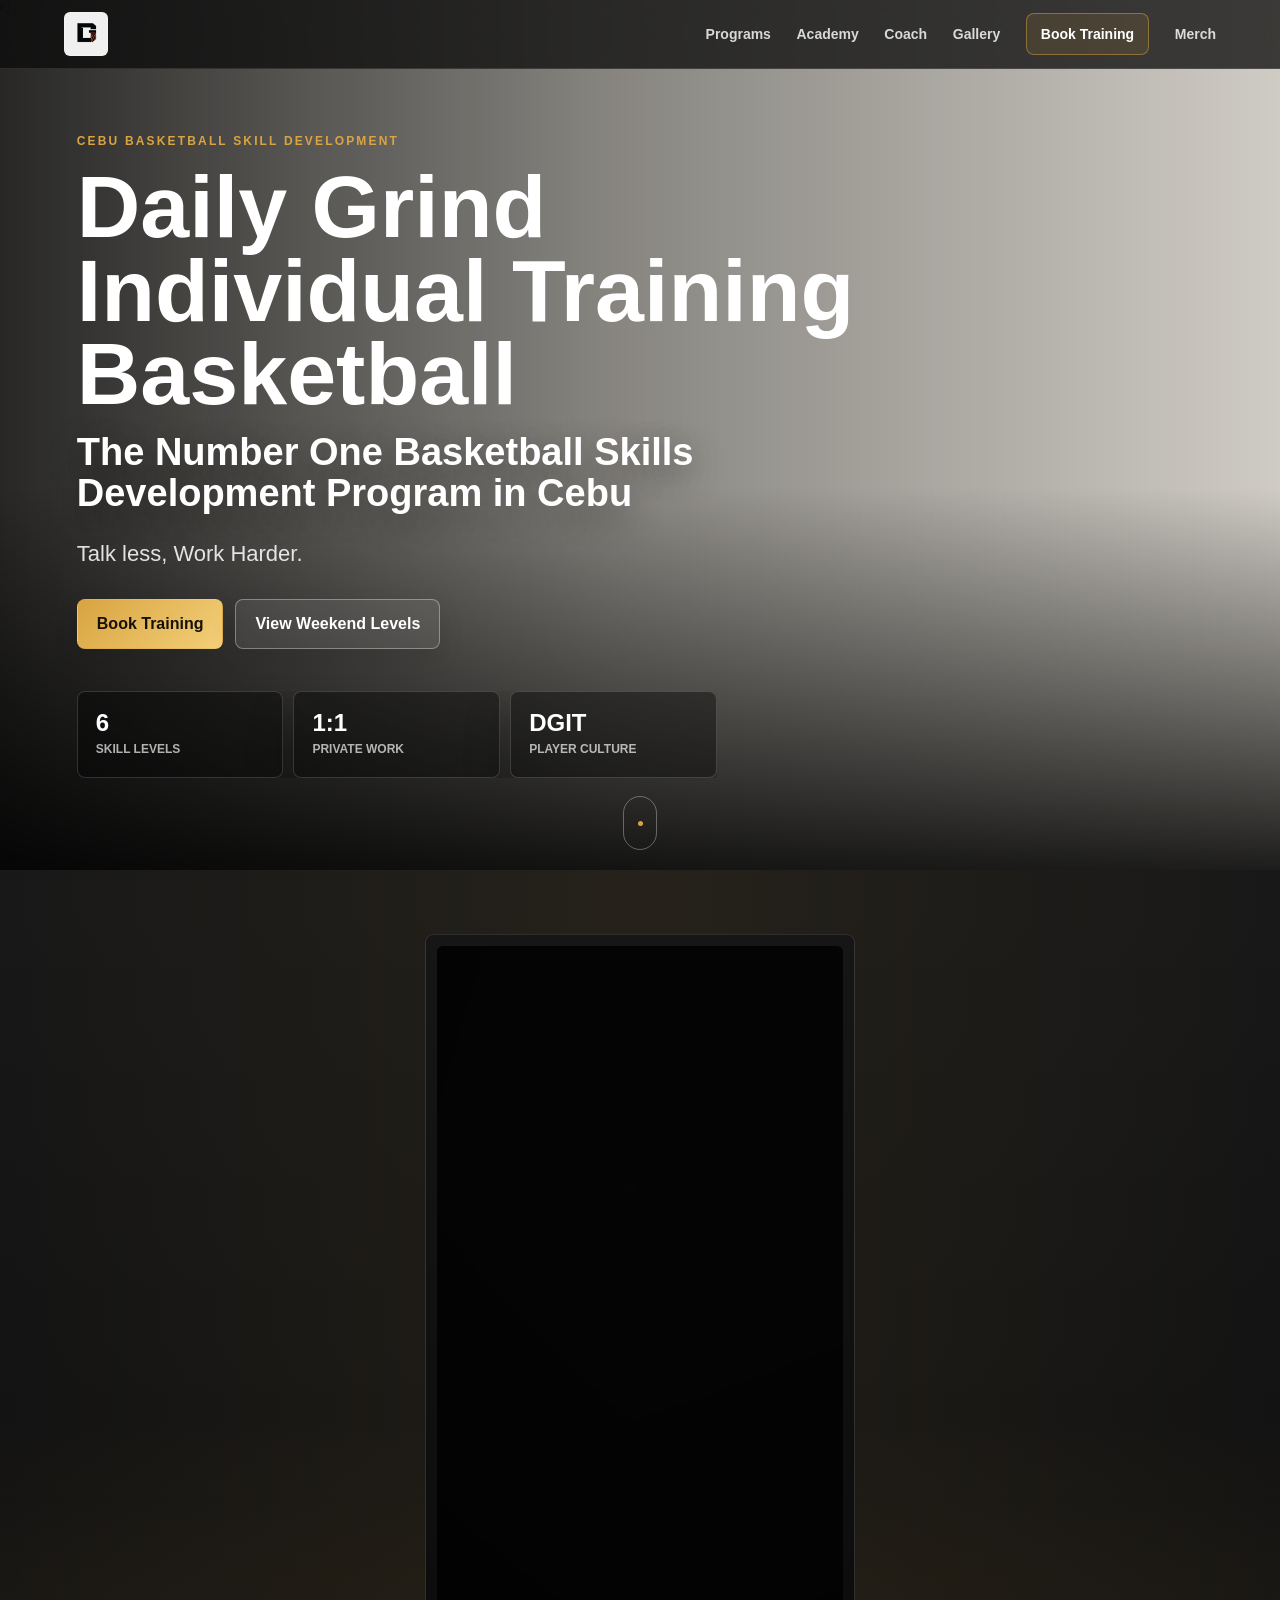
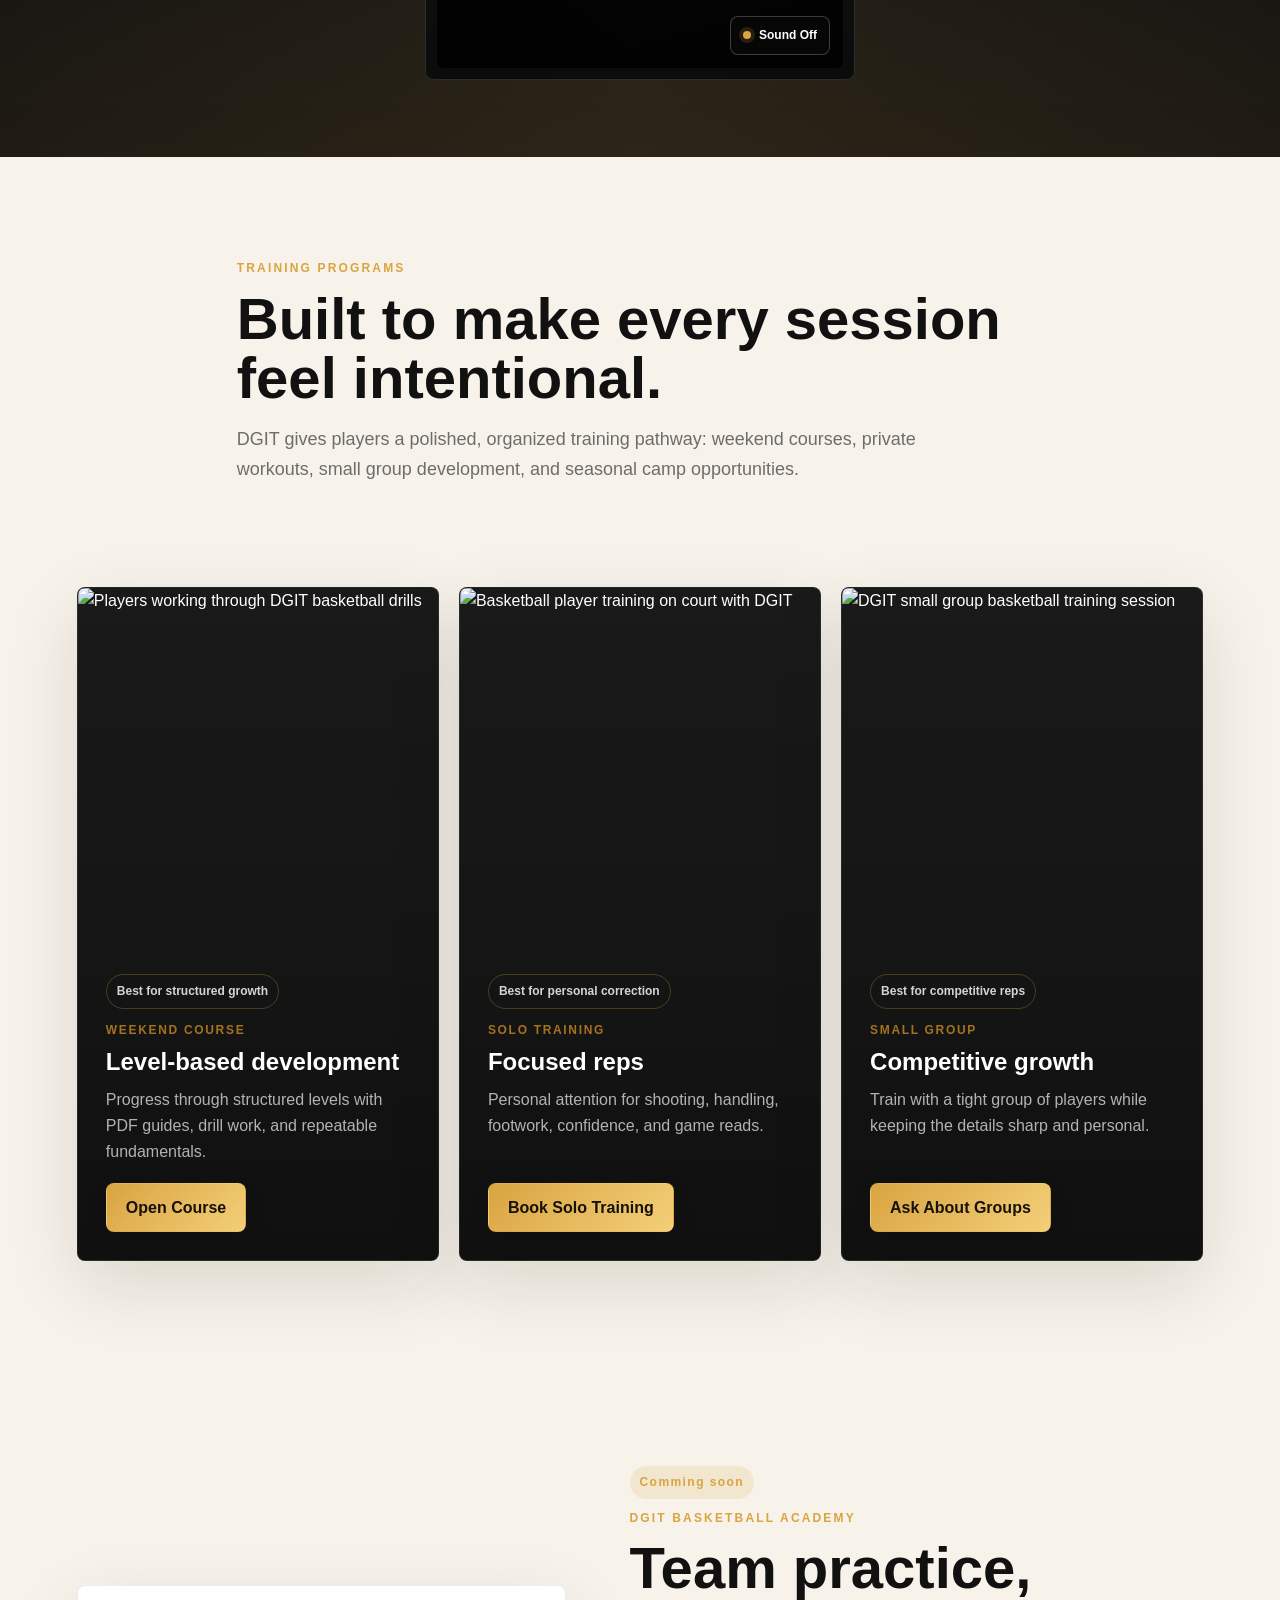
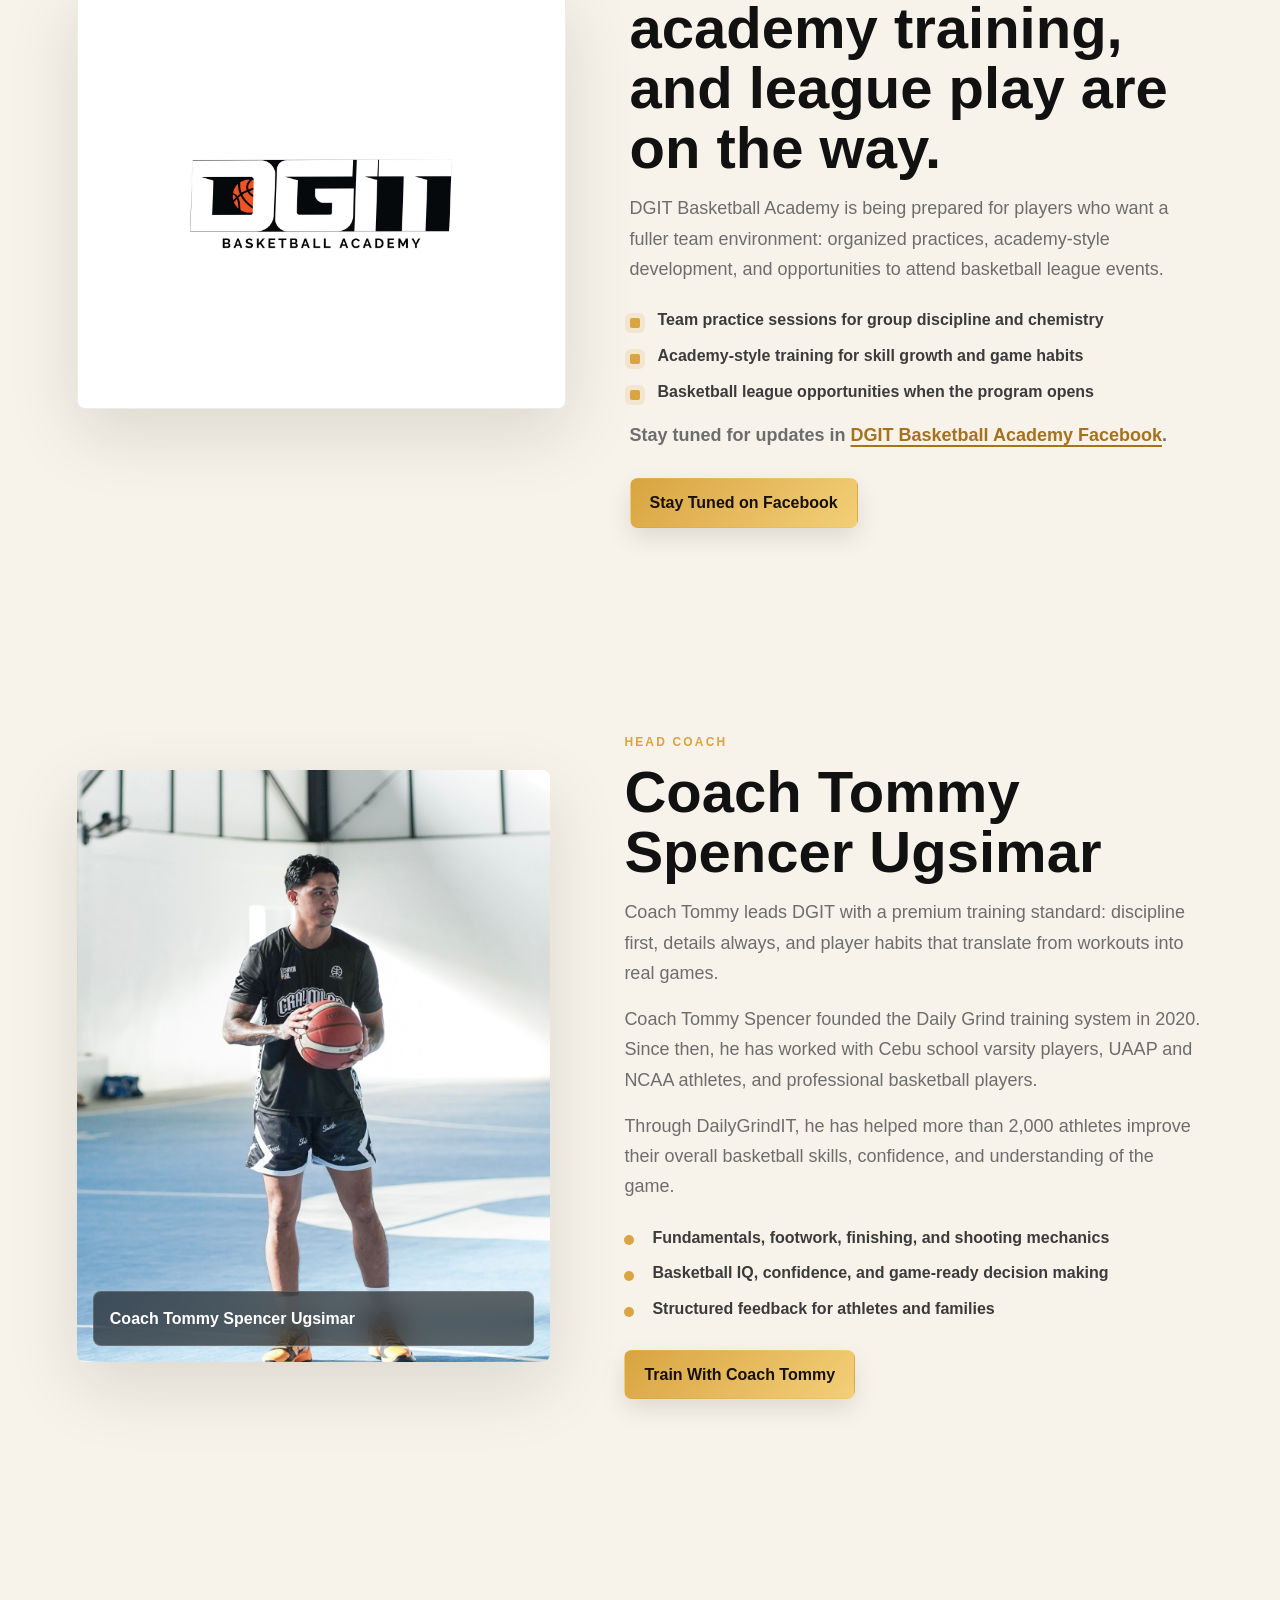
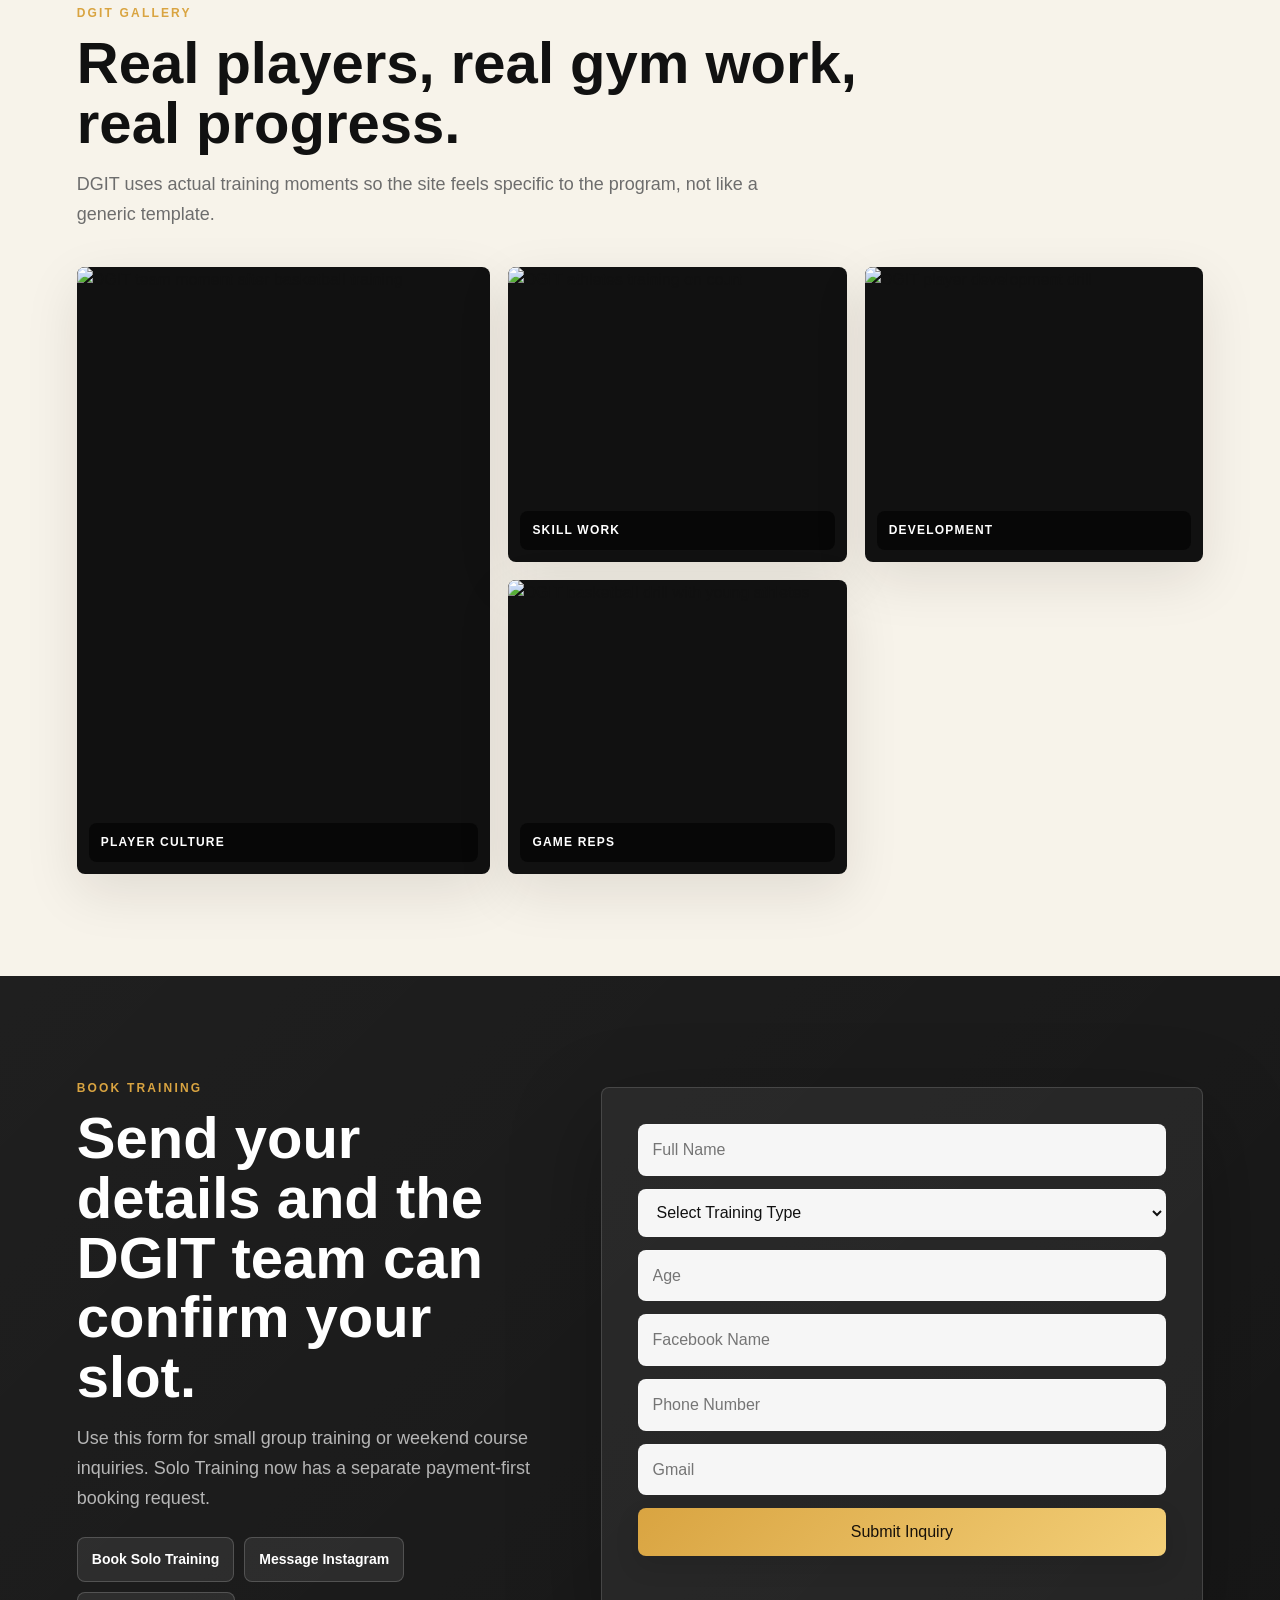
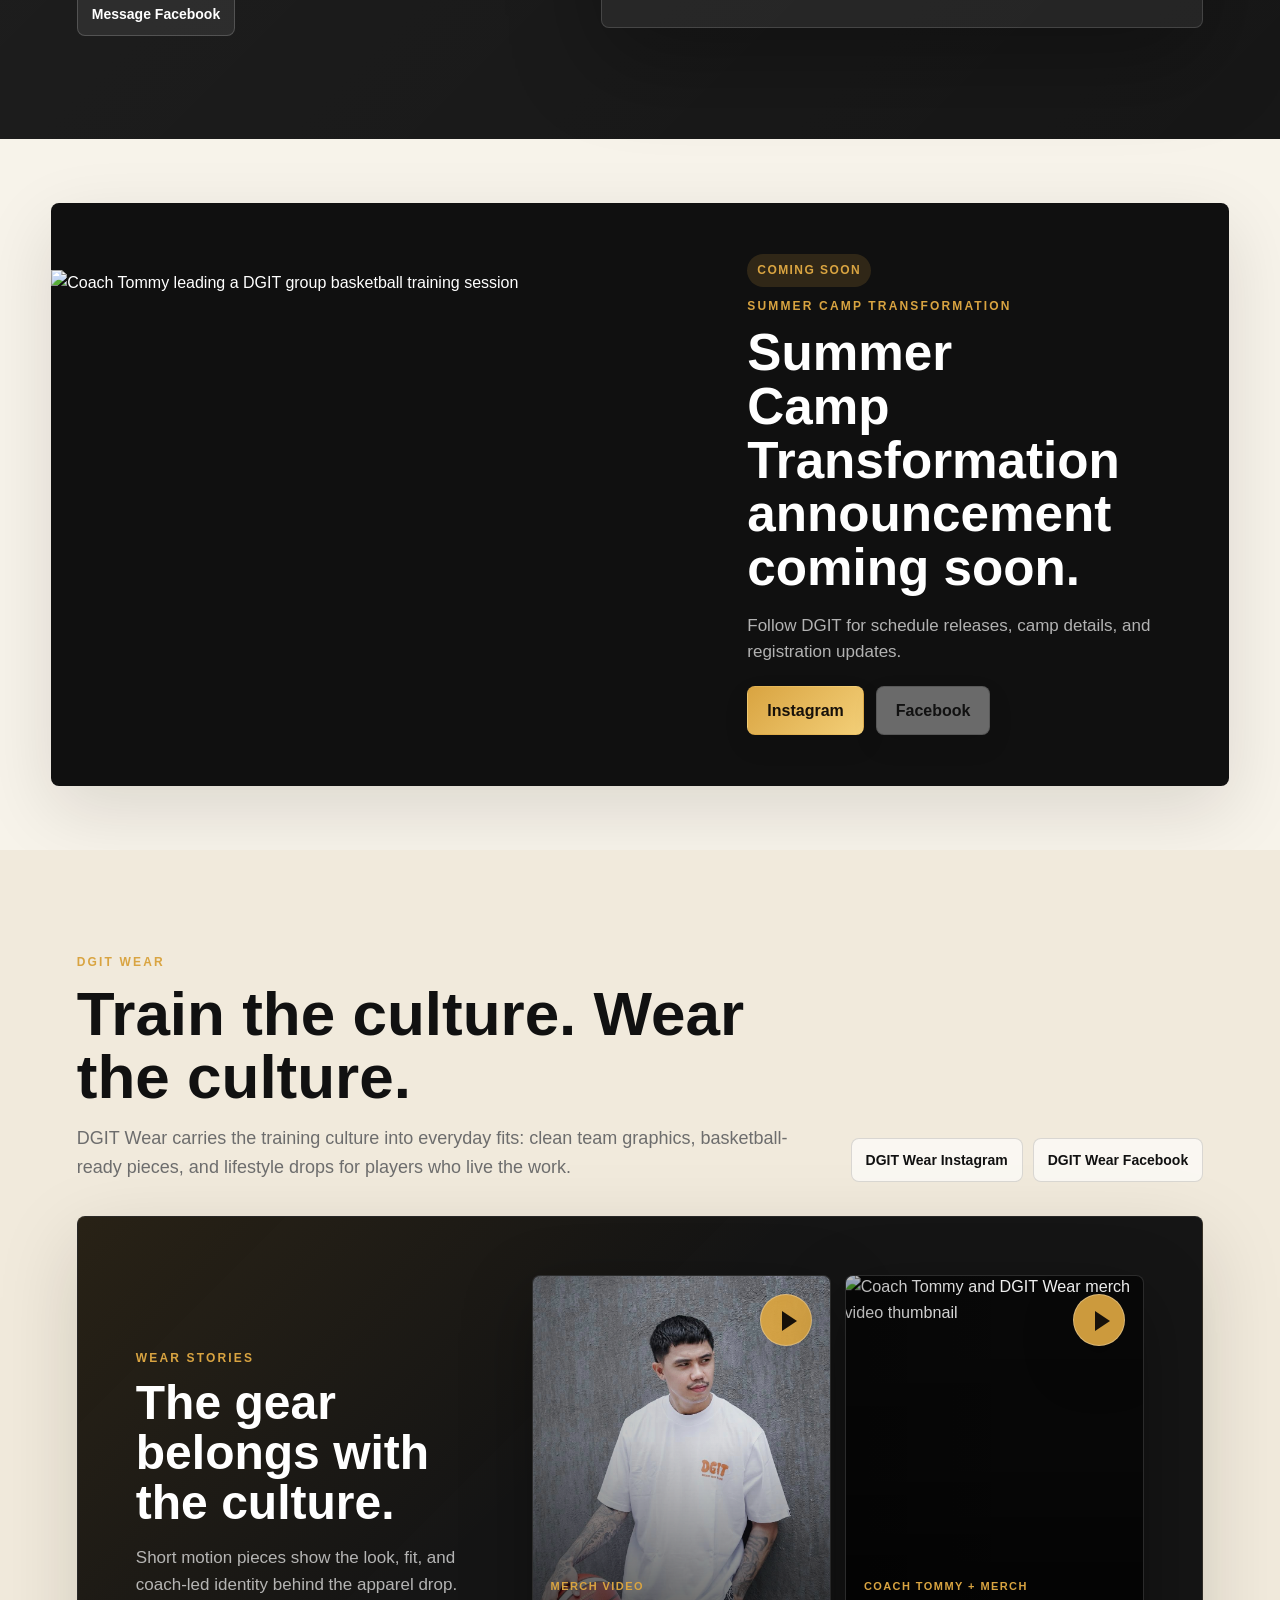
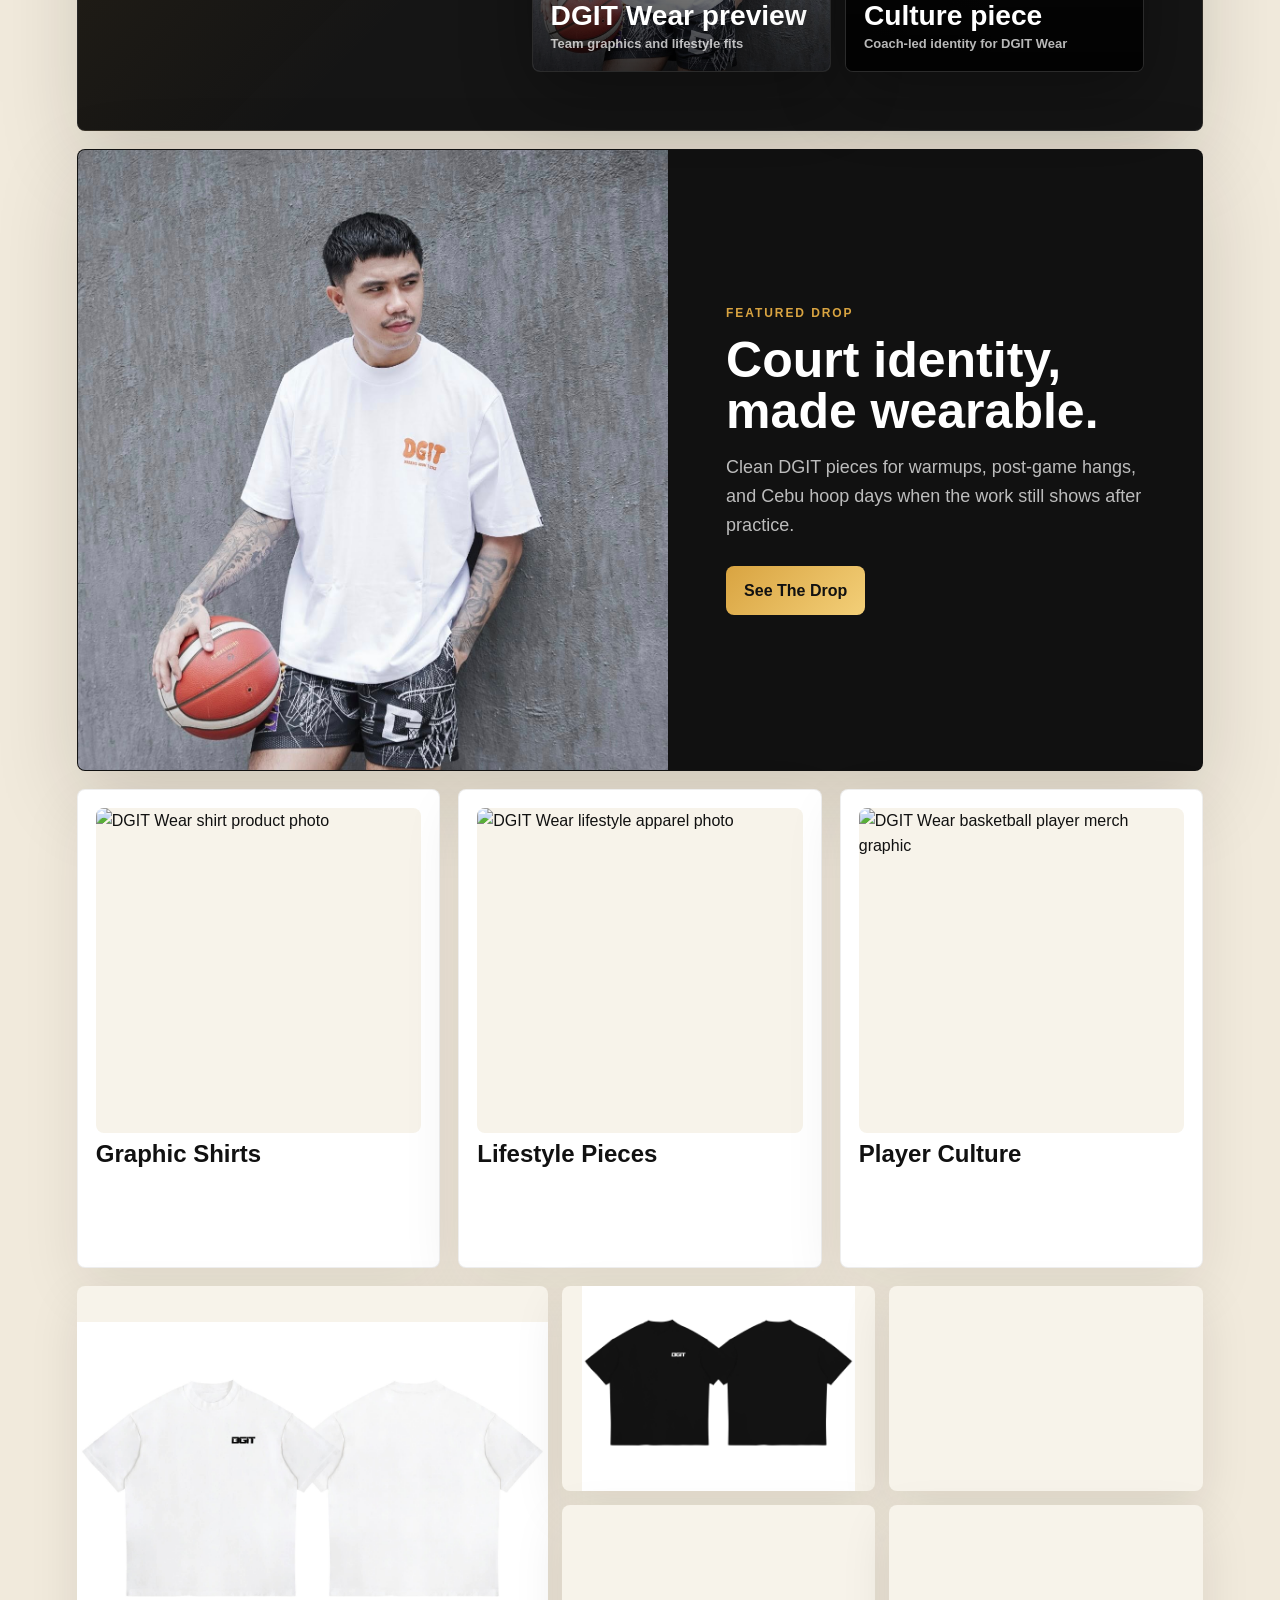
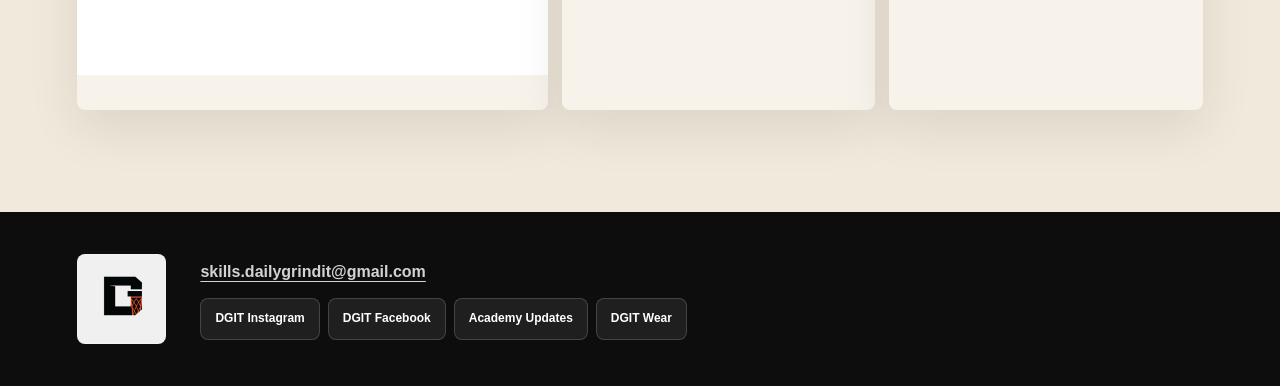
==== index.html @ 847c126d "Initial commit via Netlify [skip ci]" ====
<!DOCTYPE html>
<html lang="en">
<head>
  <meta charset="UTF-8" />
  <meta name="viewport" content="width=device-width, initial-scale=1.0" />
  <meta name="theme-color" content="#111111" />
  <meta name="robots" content="index, follow, max-image-preview:large" />

  <title>DGIT Basketball Cebu | Premium Basketball Skills Training</title>
  <meta name="description" content="Daily Grind Individual Training offers premium basketball training in Cebu: weekend skill levels, private coaching, small group reps, youth player development, and the coming DGIT Basketball Academy." />
  <meta name="keywords" content="Daily Grind Individual Training, DGIT Basketball, basketball training Cebu, Cebu basketball skills training, basketball coach Cebu, youth basketball training Cebu, weekend basketball course, private basketball training, basketball academy Cebu, Coach Tommy Ugsimar" />
  <link rel="canonical" href="https://dgitbasketball.com/" />

  <meta property="og:type" content="website" />
  <meta property="og:title" content="DGIT Basketball Cebu | Daily Grind Individual Training" />
  <meta property="og:description" content="Structured basketball skill development in Cebu with weekend courses, solo training, small group sessions, and the coming DGIT Basketball Academy." />
  <meta property="og:image" content="https://dgitbasketball.com/assets/images/DSC01852-52.jpeg" />
  <meta property="og:url" content="https://dgitbasketball.com/" />
  <meta name="twitter:card" content="summary_large_image" />
  <meta name="twitter:title" content="DGIT Basketball Cebu" />
  <meta name="twitter:description" content="Premium basketball training and player development in Cebu." />
  <meta name="twitter:image" content="https://dgitbasketball.com/assets/images/DSC01852-52.jpeg" />

  <link rel="stylesheet" href="assets/css/style.css" />
  <link rel="icon" href="assets/images/logo.png" />

  <script type="application/ld+json">
    {
      "@context": "https://schema.org",
      "@type": ["SportsActivityLocation", "LocalBusiness"],
      "name": "DGIT Basketball",
      "alternateName": "Daily Grind Individual Training Basketball",
      "url": "https://dgitbasketball.com/",
      "logo": "https://dgitbasketball.com/assets/images/logo.png",
      "image": [
        "https://dgitbasketball.com/assets/images/DSC01852-52.jpeg",
        "https://dgitbasketball.com/assets/images/DSC02175-108.jpeg",
        "https://dgitbasketball.com/assets/images/coach-tommy.jpeg"
      ],
      "description": "Basketball skill development in Cebu with weekend courses, private training, small group sessions, seasonal camps, and the coming DGIT Basketball Academy.",
      "telephone": "+639276053102",
      "email": "skills.dailygrindit@gmail.com",
      "address": {
        "@type": "PostalAddress",
        "addressLocality": "Cebu",
        "addressCountry": "PH"
      },
      "founder": {
        "@type": "Person",
        "name": "Coach Tommy Spencer Ugsimar"
      },
      "sameAs": [
        "https://www.facebook.com/profile.php?id=61579068121809&sk=reels_tab",
        "https://web.facebook.com/profile.php?id=61591549951780",
        "https://www.instagram.com/dailygrindit?utm_source=ig_web_button_share_sheet&igsh=ZDNlZDc0MzIxNw=="
      ],
      "areaServed": "Cebu, Philippines",
      "priceRange": "$$"
    }
  </script>
</head>

<body>
  <header class="navbar">
    <a href="index.html" class="brand" aria-label="DGIT Basketball home">
      <img src="assets/images/logo.png" alt="DGIT Basketball logo" width="42" height="42" />
      <span>DGIT Basketball</span>
    </a>

    <nav class="nav-links" id="navLinks" aria-label="Primary navigation">
      <a href="#programs">Programs</a>
      <a href="#basketball-academy">Academy</a>
      <a href="#coach-tommy">Coach</a>
      <a href="#gallery">Gallery</a>
      <a href="#private-training" class="nav-cta">Book Training</a>
      <a href="#merch">Merch</a>
    </nav>

    <button class="menu-btn" id="menuBtn" type="button" aria-label="Open menu" aria-controls="navLinks">
      <span></span>
      <span></span>
      <span></span>
    </button>
  </header>

  <main>
    <section class="hero">
      <img class="hero-image" src="assets/images/DG-13-01-2024 (233).jpeg" alt="DGIT basketball training session in Cebu" fetchpriority="high" decoding="async" />
      <div class="hero-overlay"></div>

      <div class="hero-content reveal">
        <p class="eyebrow">Cebu Basketball Skill Development</p>
        <h1>Daily Grind Individual Training Basketball</h1>
        <p class="hero-rankline">The Number One Basketball Skills Development Program in Cebu</p>
        <p class="hero-copy">
         Talk less, Work Harder. 
        </p>

        <div class="hero-actions">
          <a href="#private-training" class="btn btn-primary">Book Training</a>
          <a href="weekend-course.html" class="btn btn-ghost">View Weekend Levels</a>
        </div>

        <div class="hero-stats" aria-label="Training highlights">
          <div class="stat-pill">
            <strong>6</strong>
            <span>Skill Levels</span>
          </div>
          <div class="stat-pill">
            <strong>1:1</strong>
            <span>Private Work</span>
          </div>
          <div class="stat-pill">
            <strong>DGIT</strong>
            <span>Player Culture</span>
          </div>
        </div>
      </div>
      <a class="scroll-cue" href="#film-room" aria-label="Scroll to DGIT film feature">
        <span></span>
      </a>
    </section>

    <section id="film-room" class="section video-feature-section reveal" aria-label="DGIT training highlight">
      <div class="training-video-stage" aria-label="DGIT training highlight video">
        <div class="training-video-frame">
          <video
            class="training-video"
            muted
            loop
            playsinline
            webkit-playsinline
            preload="metadata"
            poster="assets/images/DSC07750.jpeg"
            aria-label="DGIT basketball training highlight"
          >
            <source src="assets/videos/entry-video.mp4" type="video/mp4" />
            Your browser does not support the video tag.
          </video>
          <button class="mobile-video-play" type="button" data-mobile-video-play aria-label="Play training highlight video">
            <span aria-hidden="true"></span>
            Play
          </button>
          <button class="sound-toggle" type="button" data-sound-toggle aria-label="Unmute training highlight video">
            <span class="sound-toggle__dot" aria-hidden="true"></span>
            <span data-sound-label>Sound Off</span>
          </button>
        </div>
      </div>
    </section>

    <section id="programs" class="section intro-section reveal">
      <div class="section-kicker">Training Programs</div>
      <h2>Built to make every session feel intentional.</h2>
      <p>
        DGIT gives players a polished, organized training pathway: weekend courses, private workouts, small group development, and seasonal camp opportunities.
      </p>
    </section>

    <section class="section program-grid reveal" aria-label="DGIT programs">
      <article class="program-card feature-card-large">
        <img class="program-img-weekend" src="assets/images/DSC01176-Edit.jpeg" alt="Players working through DGIT basketball drills" loading="lazy" decoding="async" />
        <div>
          <em>Best for structured growth</em>
          <span>Weekend Course</span>
          <h3>Level-based development</h3>
          <p>Progress through structured levels with PDF guides, drill work, and repeatable fundamentals.</p>
          <a href="weekend-course.html">Open Course</a>
        </div>
      </article>

      <article class="program-card">
        <img class="program-img-solo" src="assets/images/DSC07750.jpeg" alt="Basketball player training on court with DGIT" loading="lazy" decoding="async" />
        <div>
          <em>Best for personal correction</em>
          <span>Solo Training</span>
          <h3>Focused reps</h3>
          <p>Personal attention for shooting, handling, footwork, confidence, and game reads.</p>
          <a href="#solo-training-booking" data-solo-training-open>Book Solo Training</a>
        </div>
      </article>

      <article class="program-card">
        <img class="program-img-group" src="assets/images/DSC03518.jpeg" alt="DGIT small group basketball training session" loading="lazy" decoding="async" />
        <div>
          <em>Best for competitive reps</em>
          <span>Small Group</span>
          <h3>Competitive growth</h3>
          <p>Train with a tight group of players while keeping the details sharp and personal.</p>
          <a href="#private-training">Ask About Groups</a>
        </div>
      </article>
    </section>

    <section id="basketball-academy" class="section academy-section reveal" aria-label="DGIT Basketball Academy">
      <div class="academy-logo-panel">
        <img src="assets/images/dgit-basketball-academy-logo-final..jfif" alt="DGIT Basketball Academy logo" loading="lazy" decoding="async" />
      </div>

      <div class="academy-copy">
        <div class="badge-row"><span class="coming-badge">Comming soon</span></div>
        <div class="section-kicker">DGIT Basketball Academy</div>
        <h2>Team practice, academy training, and league play are on the way.</h2>
        <p>
          DGIT Basketball Academy is being prepared for players who want a fuller team environment: organized practices, academy-style development, and opportunities to attend basketball league events.
        </p>
        <ul class="academy-list">
          <li>Team practice sessions for group discipline and chemistry</li>
          <li>Academy-style training for skill growth and game habits</li>
          <li>Basketball league opportunities when the program opens</li>
        </ul>
        <p class="academy-update">
          Stay tuned for updates in <a href="https://web.facebook.com/profile.php?id=61591549951780" target="_blank" rel="noopener">DGIT Basketball Academy Facebook</a>.
        </p>
        <div class="inline-actions">
          <a href="https://web.facebook.com/profile.php?id=61591549951780" class="btn btn-primary" target="_blank" rel="noopener">Stay Tuned on Facebook</a>
        </div>
      </div>
    </section>

    <section id="coach-tommy" class="section coach-section reveal">
      <div class="coach-photo">
        <img class="media-focus-top" src="assets/images/coach-tommy.jpeg" alt="Coach Tommy Spencer Ugsimar of DGIT Basketball" loading="lazy" decoding="async" />
      </div>

      <div class="coach-copy">
        <div class="section-kicker">Head Coach</div>
        <h2>Coach Tommy Spencer Ugsimar</h2>
        <p>
          Coach Tommy leads DGIT with a premium training standard: discipline first, details always, and player habits that translate from workouts into real games.
        </p>
        <p>
          Coach Tommy Spencer founded the Daily Grind training system in 2020. Since then, he has worked with Cebu school varsity players, UAAP and NCAA athletes, and professional basketball players.
        </p>
        <p>
          Through DailyGrindIT, he has helped more than 2,000 athletes improve their overall basketball skills, confidence, and understanding of the game.
        </p>
        <ul class="check-list">
          <li>Fundamentals, footwork, finishing, and shooting mechanics</li>
          <li>Basketball IQ, confidence, and game-ready decision making</li>
          <li>Structured feedback for athletes and families</li>
        </ul>
        <a href="#private-training" class="btn btn-primary coach-cta">Train With Coach Tommy</a>
      </div>
    </section>

    <section id="gallery" class="section gallery-section reveal">
      <div class="section-heading">
        <div class="section-kicker">DGIT Gallery</div>
        <h2>Real players, real gym work, real progress.</h2>
        <p>DGIT uses actual training moments so the site feels specific to the program, not like a generic template.</p>
      </div>

      <div class="gallery-grid">
        <!-- Rename only the file name after assets/images/ when you want to swap photos. -->
        <figure>
          <img class="media-focus-top" src="assets/images/DSC03215.jpeg" alt="DGIT team moment after basketball training" data-lightbox data-caption="DGIT team culture after training" loading="lazy" decoding="async" />
          <figcaption>Player Culture</figcaption>
        </figure>
        <figure>
          <img class="media-focus-center" src="assets/images/DSC01920-62.jpeg" alt="DGIT athletes training on court" data-lightbox data-caption="Small group skill work" loading="lazy" decoding="async" />
          <figcaption>Skill Work</figcaption>
        </figure>
        <figure>
          <img class="media-focus-center" src="assets/images/DSC05365.jpeg" alt="DGIT player development drill" data-lightbox data-caption="Player development reps" loading="lazy" decoding="async" />
          <figcaption>Development</figcaption>
        </figure>
        <figure>
          <img class="media-focus-center" src="assets/images/DSC03573.jpeg" alt="DGIT basketball drill with young athletes" data-lightbox data-caption="Youth basketball training Cebu" loading="lazy" decoding="async" />
          <figcaption>Game Reps</figcaption>
        </figure>
      </div>
      <dialog class="gallery-lightbox" id="galleryLightbox" aria-label="Gallery preview">
        <button type="button" aria-label="Close gallery preview">&times;</button>
        <img src="assets/images/DSC03215.jpeg" alt="" />
        <p></p>
      </dialog>
    </section>

    <section id="private-training" class="section booking-section reveal">
      <div class="booking-copy">
        <div class="section-kicker">Book Training</div>
        <h2>Send your details and the DGIT team can confirm your slot.</h2>
        <p>Use this form for small group training or weekend course inquiries. Solo Training now has a separate payment-first booking request.</p>
        <div class="booking-socials">
          <a href="#solo-training-booking" data-solo-training-open>Book Solo Training</a>
          <a href="https://www.instagram.com/dailygrindit?utm_source=ig_web_button_share_sheet&igsh=ZDNlZDc0MzIxNw==" target="_blank" rel="noopener">Message Instagram</a>
          <a href="https://www.facebook.com/profile.php?id=61579068121809&sk=reels_tab" target="_blank" rel="noopener">Message Facebook</a>
        </div>
      </div>

      <form class="premium-form" id="trainingForm">
        <label class="sr-only" for="name">Full Name</label>
        <input id="name" type="text" name="name" placeholder="Full Name" autocomplete="name" required />
        <label class="sr-only" for="training-type">Training Type</label>
        <select id="training-type" name="training-type" required>
          <option value="">Select Training Type</option>
          <option>Small Group Training</option>
          <option>Weekend Course</option>
        </select>
        <label class="sr-only" for="age">Age</label>
        <input id="age" type="number" name="age" placeholder="Age" min="5" max="60" required />
        <label class="sr-only" for="facebook">Facebook Name</label>
        <input id="facebook" type="text" name="facebook" placeholder="Facebook Name" required />
        <label class="sr-only" for="phone">Phone Number</label>
        <input id="phone" type="tel" name="phone" placeholder="Phone Number" autocomplete="tel" required />
        <label class="sr-only" for="email">Gmail</label>
        <input id="email" type="email" name="email" placeholder="Gmail" autocomplete="email" required />
        <button type="submit">Submit Inquiry</button>
        <p class="form-status" id="formStatus" role="status" aria-live="polite"></p>
      </form>
    </section>

    <div class="solo-modal" id="solo-training-booking" hidden>
      <div class="solo-modal__panel" role="dialog" aria-modal="true" aria-labelledby="soloTrainingTitle" aria-describedby="soloTrainingIntro" tabindex="-1">
        <div class="solo-modal__top">
          <p class="section-kicker">Solo Training Booking</p>
          <button class="solo-modal__close" type="button" aria-label="Close Solo Training booking">&times;</button>
        </div>

        <div class="solo-modal__scroll">
          <div class="solo-modal__hero">
            <h2 id="soloTrainingTitle">Solo Training Payment and Booking</h2>
            <p id="soloTrainingIntro">Complete your Solo Training payment first, then submit your booking request with proof of payment for Coach Tommy's review.</p>
          </div>

          <section class="solo-details" aria-labelledby="soloDetailsTitle">
            <div>
              <p class="section-kicker">Solo Training Details</p>
              <h3 id="soloDetailsTitle">Focused individual skill work.</h3>
              <p>These are the current Solo Training details provided for Daily Grind Individual Training. Important booking instructions are written below so they are not only inside the images.</p>
            </div>
            <div class="solo-details__images">
              <a href="assets/images/Solo_training_picture.jfif" target="_blank" rel="noopener" aria-label="Open larger Solo Training details image">
                <img src="assets/images/Solo_training_picture.jfif" alt="Solo Training details for Daily Grind Individual Training" loading="lazy" decoding="async" />
              </a>
              <a href="assets/images/Solo_training_picture2.jfif" target="_blank" rel="noopener" aria-label="Open larger Solo Training rate details image">
                <img src="assets/images/Solo_training_picture2.jfif" alt="Solo Training rate details for Daily Grind Individual Training" loading="lazy" decoding="async" />
              </a>
            </div>
          </section>

          <section class="solo-step" aria-labelledby="soloPaymentTitle">
            <div class="solo-step__heading">
              <span>Step 1</span>
              <h3 id="soloPaymentTitle">Step 1: Pay for Your Solo Training</h3>
              <p>Scan the QR code and complete your payment before submitting your booking request. Save a screenshot of your successful payment because it will be required as proof of payment.</p>
              <p class="solo-reminder">Please double-check the account details before sending your payment.</p>
            </div>

            <div class="payment-options" aria-label="Solo Training payment options">
              <article class="payment-card">
                <div>
                  <span>Payment Option</span>
                  <h4>GCash / InstaPay QR</h4>
                </div>
                <a href="assets/images/gcash_qr.jfif" target="_blank" rel="noopener" aria-label="Open larger GCash QR code">
                  <img src="assets/images/gcash_qr.jfif" alt="GCash InstaPay payment QR code for Solo Training" loading="lazy" decoding="async" />
                </a>
              </article>

              <article class="payment-card">
                <div>
                  <span>Payment Option</span>
                  <h4>Maya QR</h4>
                </div>
                <a href="assets/images/maya_qr.jfif" target="_blank" rel="noopener" aria-label="Open larger Maya QR code">
                  <img src="assets/images/maya_qr.jfif" alt="Maya payment QR code for Solo Training" loading="lazy" decoding="async" />
                </a>
              </article>
            </div>
          </section>

          <section class="solo-step" aria-labelledby="soloRequestTitle">
            <div class="solo-step__heading">
              <span>Step 2</span>
              <h3 id="soloRequestTitle">Step 2: Submit Your Booking Request</h3>
            </div>

            <form
              class="premium-form solo-booking-form"
              id="soloTrainingForm"
              name="solo-training-booking"
              method="POST"
              action="/solo-training-success.html"
              data-netlify="true"
              netlify-honeypot="bot-field"
              enctype="multipart/form-data"
            >
              <input type="hidden" name="form-name" value="solo-training-booking" />
              <input type="hidden" name="booking_type" value="Solo Training" />
              <input type="hidden" name="recipient_reference" value="skills.dailygrindit@gmail.com" />

              <p class="sr-only">
                <label>Do not fill this out if you are human: <input name="bot-field" autocomplete="off" tabindex="-1" /></label>
              </p>

              <div class="form-field">
                <label class="field-label" for="solo-full-name">Full Name</label>
                <input id="solo-full-name" type="text" name="full_name" autocomplete="name" minlength="2" required />
              </div>

              <div class="form-field">
                <label class="field-label" for="solo-facebook">Facebook Name or Facebook Profile Link</label>
                <input id="solo-facebook" type="text" name="facebook_name_or_profile" autocomplete="off" minlength="2" required />
              </div>

              <div class="form-field">
                <label class="field-label" for="solo-gmail">Gmail Address</label>
                <input id="solo-gmail" type="email" name="gmail_address" autocomplete="email" pattern="^[A-Za-z0-9._%+\-]+@gmail\.com$" title="Use a Gmail address ending in @gmail.com." required />
              </div>

              <div class="form-field">
                <label class="field-label" for="solo-proof">Proof of Payment</label>
                <input id="solo-proof" type="file" name="proof_of_payment" accept=".jpg,.jpeg,.png,.webp,image/jpeg,image/png,image/webp" data-proof-input required />
                <p class="file-help">Accepted files: JPG, JPEG, PNG, or WEBP. Maximum size: 7 MB.</p>
                <p class="file-name" data-proof-filename>No file selected</p>
                <img class="proof-preview" data-proof-preview src="" alt="Selected proof of payment preview" hidden />
                <p class="form-error" data-proof-error role="alert"></p>
              </div>

              <label class="confirmation-row" for="solo-confirmation">
                <input id="solo-confirmation" type="checkbox" name="confirmation" value="Confirmed" required />
                <span>I confirm that the information and proof of payment I submitted are correct.</span>
              </label>

              <div class="booking-notice">
                <p>Submitting this form does not automatically confirm your training schedule. Coach Tommy will review your booking request and proof of payment. He will contact you through Facebook or Gmail to arrange your schedule.</p>
                <p>You may also contact Coach Tommy after submitting your request, but please avoid submitting the same booking multiple times.</p>
              </div>

              <button type="submit" data-submit-label="Submit Solo Training Request">Submit Solo Training Request</button>
              <p class="form-status" data-solo-status role="status" aria-live="polite"></p>
            </form>
          </section>
        </div>
      </div>
    </div>

    <section id="summer-camp" class="section split-banner camp-section reveal">
      <img class="camp-image" src="assets/images/DSC01766-31.jpeg" alt="Coach Tommy leading a DGIT group basketball training session" loading="lazy" decoding="async" />
      <div>
        <div class="badge-row"><span class="coming-badge">Coming Soon</span></div>
        <div class="section-kicker">Summer Camp Transformation</div>
        <h2>Summer Camp Transformation announcement coming soon.</h2>
        <p>Follow DGIT for schedule releases, camp details, and registration updates.</p>
        <div class="inline-actions">
          <a href="https://www.instagram.com/dailygrindit?utm_source=ig_web_button_share_sheet&igsh=ZDNlZDc0MzIxNw==" class="btn btn-primary" target="_blank" rel="noopener">Instagram</a>
          <a href="https://www.facebook.com/profile.php?id=61579068121809&sk=reels_tab" class="btn btn-ghost dark" target="_blank" rel="noopener">Facebook</a>
        </div>
      </div>
    </section>

    <section id="merch" class="section merch-section reveal">
      <div class="merch-intro">
        <div>
          <div class="section-kicker">DGIT Wear</div>
          <h2>Train the culture. Wear the culture.</h2>
          <p>
            DGIT Wear carries the training culture into everyday fits: clean team graphics, basketball-ready pieces, and lifestyle drops for players who live the work.
          </p>
        </div>

        <div class="merch-socials" aria-label="DGIT Wear social links">
          <a href="https://www.instagram.com/dgitwear?utm_source=ig_web_button_share_sheet&igsh=ZDNlZDc0MzIxNw==" target="_blank" rel="noopener">DGIT Wear Instagram</a>
          <a href="https://www.facebook.com/profile.php?id=61579364991730" target="_blank" rel="noopener">DGIT Wear Facebook</a>
        </div>
      </div>

      <div class="merch-motion" aria-labelledby="merch-motion-title">
        <div class="merch-motion-copy">
          <p class="section-kicker">Wear Stories</p>
          <h3 id="merch-motion-title">The gear belongs with the culture.</h3>
          <p>
            Short motion pieces show the look, fit, and coach-led identity behind the apparel drop.
          </p>
        </div>

        <div class="merch-motion-grid">
          <button
            class="video-card"
            type="button"
            data-video-src="assets/videos/merch-video.mp4"
            data-video-poster="assets/images/merch-pics/final_entry_merch_pic.jpg"
            data-video-title="DGIT Wear Merch Video"
            aria-label="Watch DGIT Wear merch video"
          >
            <span class="video-card__media">
              <img src="assets/images/merch-pics/final_entry_merch_pic.jpg" alt="DGIT Wear merch video thumbnail" loading="lazy" decoding="async" />
            </span>
            <span class="play-button" aria-hidden="true"></span>
            <span class="video-card__content">
              <span>Merch Video</span>
              <strong>DGIT Wear preview</strong>
              <small>Team graphics and lifestyle fits</small>
            </span>
          </button>

          <button
            class="video-card"
            type="button"
            data-video-src="assets/videos/CoachTomandMerch.mp4"
            data-video-poster="assets/images/merch-pics/DSC09007.jpeg"
            data-video-title="Coach Tommy and DGIT Wear"
            aria-label="Watch Coach Tommy and DGIT Wear merch video"
          >
            <span class="video-card__media">
              <img src="assets/images/merch-pics/DSC09007.jpeg" alt="Coach Tommy and DGIT Wear merch video thumbnail" loading="lazy" decoding="async" />
            </span>
            <span class="play-button" aria-hidden="true"></span>
            <span class="video-card__content">
              <span>Coach Tommy + Merch</span>
              <strong>Culture piece</strong>
              <small>Coach-led identity for DGIT Wear</small>
            </span>
          </button>
        </div>
      </div>

      <div class="merch-showcase">
        <article class="merch-feature">
          <img class="media-focus-center" src="assets/images/merch-pics/final_entry_merch_pic.jpg" alt="DGIT Wear apparel displayed for basketball lifestyle merch" loading="lazy" decoding="async" />
          <div>
            <span>Featured Drop</span>
            <h3>Court identity, made wearable.</h3>
            <p>Clean DGIT pieces for warmups, post-game hangs, and Cebu hoop days when the work still shows after practice.</p>
            <a href="https://www.instagram.com/dgitwear?utm_source=ig_web_button_share_sheet&igsh=ZDNlZDc0MzIxNw==" target="_blank" rel="noopener">See The Drop</a>
          </div>
        </article>

        <div class="merch-grid">
          <article class="merch-card">
            <img class="media-focus-top" src="assets/images/merch-pics/DSC01176-Edit.jpeg" alt="DGIT Wear shirt product photo" loading="lazy" decoding="async" />
            <h3>Graphic Shirts</h3>
            <p>Clean DGIT marks for athletes, supporters, and everyday wear.</p>
          </article>
          <article class="merch-card">
            <img class="media-focus-center" src="assets/images/merch-pics/DSC09007.jpeg" alt="DGIT Wear lifestyle apparel photo" loading="lazy" decoding="async" />
            <h3>Lifestyle Pieces</h3>
            <p>Casual pieces that still carry the basketball grind.</p>
          </article>
          <article class="merch-card">
            <img class="image-contain" src="assets/images/merch-pics/ISAIAH.png" alt="DGIT Wear basketball player merch graphic" loading="lazy" decoding="async" />
            <h3>Player Culture</h3>
            <p>Visuals made for the hoopers who represent the program.</p>
          </article>
        </div>
      </div>

      <div class="merch-lookbook" aria-label="DGIT Wear merch lookbook">
        <img class="image-contain" src="assets/images/merch-pics/2b8efaf9e4678ab2ea3d6a2b9d8bcc0a.jpeg" alt="DGIT Wear merch lookbook photo" loading="lazy" decoding="async" />
        <img class="image-contain" src="assets/images/merch-pics/6e39dd8072079e63906bc5be9d798882.jpeg" alt="DGIT Wear apparel detail photo" loading="lazy" decoding="async" />
        <img class="image-contain" src="assets/images/merch-pics/b111c248fcc261c015b3e09f10d67c88.jpeg" alt="DGIT Wear outfit preview" loading="lazy" decoding="async" />
        <img class="image-contain" src="assets/images/merch-pics/deb7b8bd6981f688a2ec38a58929078f.jpeg" alt="DGIT Wear product display" loading="lazy" decoding="async" />
        <img class="image-contain" src="assets/images/merch-pics/e55c58681939b767367a71ae7e58b0c2.jpeg" alt="DGIT Wear merch photo" loading="lazy" decoding="async" />
      </div>
    </section>
  </main>

  <footer class="footer">
    <img src="assets/images/logo.png" alt="DGIT logo" width="72" height="72" loading="lazy" decoding="async" />
    <div class="footer-contact">
      <p><a href="mailto:skills.dailygrindit@gmail.com">skills.dailygrindit@gmail.com</a></p>
      <p class="footer-links">
        <a href="https://www.instagram.com/dailygrindit?utm_source=ig_web_button_share_sheet&igsh=ZDNlZDc0MzIxNw==" target="_blank" rel="noopener">DGIT Instagram</a>
        <a href="https://www.facebook.com/profile.php?id=61579068121809&sk=reels_tab" target="_blank" rel="noopener">DGIT Facebook</a>
        <a href="https://web.facebook.com/profile.php?id=61591549951780" target="_blank" rel="noopener">Academy Updates</a>
        <a href="https://www.instagram.com/dgitwear?utm_source=ig_web_button_share_sheet&igsh=ZDNlZDc0MzIxNw==" target="_blank" rel="noopener">DGIT Wear</a>
      </p>
    </div>
  </footer>

  <script src="assets/js/main.js"></script>
</body>
</html>
---- assets/css/style.css ----
:root {
  --ink: #111111;
  --charcoal: #171717;
  --muted: #6d6d6d;
  --line: rgba(255, 255, 255, 0.16);
  --paper: #f7f3ea;
  --gold: #d9a441;
  --gold-dark: #a5721e;
  --court: #8f2f1b;
  --white: #ffffff;
  --section-x: clamp(20px, 6vw, 88px);
  --section-y: clamp(68px, 8vw, 112px);
  --section-max: 1440px;
  --content-max: 960px;
  --ease-out: cubic-bezier(0.16, 1, 0.3, 1);
  --soft-shadow: 0 24px 72px rgba(28, 20, 8, 0.12);
  --deep-shadow: 0 32px 92px rgba(0, 0, 0, 0.3);
}

* {
  box-sizing: border-box;
  margin: 0;
  padding: 0;
}

html {
  scroll-behavior: smooth;
  width: 100%;
  min-height: 100%;
  overflow-x: hidden;
  overflow-y: auto;
}

body {
  width: 100%;
  min-height: 100%;
  overflow: visible;
  background: var(--paper);
  color: var(--ink);
  font-family: Inter, "Segoe UI", Arial, sans-serif;
  line-height: 1.6;
  text-rendering: optimizeLegibility;
  -webkit-font-smoothing: antialiased;
  -moz-osx-font-smoothing: grayscale;
}

main {
  overflow: visible;
}

img {
  display: block;
  max-width: 100%;
  height: auto;
}

a {
  color: inherit;
  text-decoration: none;
}

:focus-visible {
  outline: 3px solid rgba(217, 164, 65, 0.78);
  outline-offset: 4px;
}

.sr-only {
  position: absolute;
  width: 1px;
  height: 1px;
  padding: 0;
  margin: -1px;
  overflow: hidden;
  clip: rect(0, 0, 0, 0);
  white-space: nowrap;
  border: 0;
}

.navbar {
  position: fixed;
  inset: 0 0 auto;
  z-index: 20;
  display: flex;
  align-items: center;
  justify-content: space-between;
  gap: 24px;
  padding: 12px clamp(18px, 5vw, 72px);
  background: rgba(13, 13, 13, 0.76);
  border-bottom: 1px solid rgba(255, 255, 255, 0.11);
  backdrop-filter: blur(18px) saturate(1.15);
  -webkit-backdrop-filter: blur(18px) saturate(1.15);
  transition: padding 180ms ease, background 180ms ease, box-shadow 180ms ease;
}

.navbar.is-scrolled {
  padding-top: 11px;
  padding-bottom: 11px;
  background: rgba(10, 10, 10, 0.84);
  box-shadow: 0 18px 50px rgba(0, 0, 0, 0.22);
}

.brand {
  display: flex;
  align-items: center;
  gap: 0;
  flex: 0 0 auto;
  color: var(--white);
  font-weight: 800;
  letter-spacing: 0.02em;
  transition: transform 180ms ease;
}

.brand img {
  width: auto;
  height: clamp(40px, 4.5vw, 44px);
  max-height: 44px;
  object-fit: contain;
  padding: 3px;
  border: 1px solid rgba(255, 255, 255, 0.18);
  border-radius: 6px;
  background: rgba(255, 255, 255, 0.94);
}

.brand span {
  display: none;
}

.brand:hover {
  transform: translateY(-1px);
}

.nav-links {
  display: flex;
  align-items: center;
  gap: clamp(14px, 2vw, 28px);
}

.nav-links a {
  position: relative;
  color: rgba(255, 255, 255, 0.82);
  font-size: 14px;
  font-weight: 700;
  transition: color 180ms ease;
}

.nav-links a:hover {
  color: var(--gold);
}

.nav-links .nav-cta {
  min-height: 38px;
  padding: 9px 14px;
  border: 1px solid rgba(217, 164, 65, 0.48);
  border-radius: 8px;
  background: rgba(217, 164, 65, 0.12);
  color: var(--white);
}

.nav-links .nav-cta::after {
  display: none;
}

.nav-links a::after {
  content: "";
  position: absolute;
  right: 0;
  bottom: -7px;
  left: 0;
  height: 2px;
  background: var(--gold);
  transform: scaleX(0);
  transform-origin: left;
  transition: transform 180ms ease;
}

.nav-links a:hover::after,
.nav-links a:focus-visible::after {
  transform: scaleX(1);
}

.menu-btn {
  display: inline-flex;
  flex-direction: column;
  align-items: center;
  justify-content: center;
  gap: 4px;
  position: relative;
  z-index: 2;
  width: 38px;
  height: 38px;
  border: 1px solid rgba(255, 255, 255, 0.24);
  border-radius: 8px;
  background: rgba(255, 255, 255, 0.075);
  color: var(--white);
  margin-left: auto;
  cursor: pointer;
  transition: transform 180ms ease, border-color 180ms ease, background 180ms ease;
}

.menu-btn span {
  display: block;
  width: 16px;
  height: 2px;
  border-radius: 999px;
  background: currentColor;
  transition: transform 180ms ease, opacity 180ms ease;
}

.menu-btn.is-open span:nth-child(1) {
  transform: translateY(6px) rotate(45deg);
}

.menu-btn.is-open span:nth-child(2) {
  opacity: 0;
}

.menu-btn.is-open span:nth-child(3) {
  transform: translateY(-6px) rotate(-45deg);
}

.menu-btn:hover {
  border-color: rgba(217, 164, 65, 0.7);
  background: rgba(217, 164, 65, 0.12);
}

.menu-btn:active,
.btn:active,
.premium-form button:active,
.program-card a:active,
.level-tile a:active {
  transform: translateY(1px) scale(0.98);
}

.hero {
  position: relative;
  min-height: 94vh;
  min-height: 94svh;
  display: grid;
  align-items: center;
  overflow: hidden;
  color: var(--white);
  padding: 132px clamp(20px, 6vw, 88px) 92px;
  isolation: isolate;
}

.hero-image,
.hero-overlay {
  position: absolute;
  inset: 0;
}

.hero-image {
  width: 100%;
  height: 100%;
  object-fit: cover;
  object-position: center 46%;
  transform: scale(1.01);
  animation: heroSettle 1200ms ease both;
  filter: contrast(1.08) saturate(1.05);
}

.media-focus-top {
  object-position: center 24%;
}

.media-focus-upper {
  object-position: center 16%;
}

.media-focus-center {
  object-position: center center;
}

.media-focus-lower {
  object-position: center 62%;
}

.media-focus-bottom {
  object-position: center 76%;
}

.image-contain {
  object-fit: contain !important;
  object-position: center center;
  background: #f7f3ea;
}

.hero-overlay {
  background:
    linear-gradient(90deg, rgba(0, 0, 0, 0.84), rgba(0, 0, 0, 0.45) 48%, rgba(0, 0, 0, 0.16)),
    linear-gradient(0deg, rgba(0, 0, 0, 0.86), transparent 44%);
}

.hero-content {
  position: relative;
  z-index: 1;
  width: min(820px, 100%);
}

.hero-content.reveal {
  opacity: 1;
  transform: none;
}

.eyebrow,
.section-kicker {
  color: var(--gold);
  font-size: 12px;
  font-weight: 900;
  letter-spacing: 0.18em;
  text-transform: uppercase;
}

.hero h1 {
  max-width: 780px;
  margin-top: 14px;
  font-size: clamp(44px, 7.4vw, 88px);
  line-height: 0.95;
  letter-spacing: 0;
  text-wrap: balance;
}

.hero-rankline {
  max-width: 720px;
  margin-top: 16px;
  color: var(--white);
  font-size: clamp(24px, 3vw, 38px);
  font-weight: 900;
  line-height: 1.08;
  text-shadow: 0 10px 34px rgba(0, 0, 0, 0.46);
  text-wrap: balance;
}

.hero-copy {
  max-width: 620px;
  margin-top: 22px;
  color: rgba(255, 255, 255, 0.86);
  font-size: clamp(17px, 2vw, 22px);
  text-wrap: pretty;
}

.hero-actions,
.inline-actions {
  display: flex;
  flex-wrap: wrap;
  gap: 12px;
  margin-top: 28px;
}

.btn,
.premium-form button,
.program-card a,
.level-tile a {
  display: inline-flex;
  align-items: center;
  justify-content: center;
  min-height: 45px;
  padding: 11px 19px;
  border-radius: 8px;
  border: 1px solid transparent;
  font-weight: 900;
  cursor: pointer;
  box-shadow: 0 10px 24px rgba(0, 0, 0, 0.1);
  transition: transform 180ms var(--ease-out), background 180ms ease, border-color 180ms ease, box-shadow 180ms ease;
}

.btn:hover,
.premium-form button:hover,
.program-card a:hover,
.level-tile a:hover {
  transform: translateY(-2px);
  box-shadow: 0 16px 34px rgba(0, 0, 0, 0.16);
}

.btn-primary,
.premium-form button,
.program-card a,
.level-tile a {
  background: linear-gradient(135deg, var(--gold), #f3cf78);
  color: #17110a;
}

.btn-ghost {
  border-color: rgba(255, 255, 255, 0.34);
  color: var(--white);
  background: rgba(255, 255, 255, 0.08);
}

.btn-ghost.dark {
  border-color: rgba(17, 17, 17, 0.2);
  color: var(--ink);
  background: rgba(255, 255, 255, 0.38);
}

.hero-stats {
  display: grid;
  grid-template-columns: repeat(3, minmax(0, 1fr));
  gap: 10px;
  width: min(640px, 100%);
  margin-top: 42px;
  overflow: hidden;
  border: 0;
  background: transparent;
}

.hero-stats div {
  position: relative;
  padding: 18px;
  border: 1px solid rgba(255, 255, 255, 0.16);
  border-radius: 8px;
  background: rgba(0, 0, 0, 0.38);
  backdrop-filter: blur(16px);
  box-shadow: 0 20px 48px rgba(0, 0, 0, 0.24);
  animation: statLift 700ms ease both;
}

.hero-stats div:nth-child(2) {
  animation-delay: 120ms;
}

.hero-stats div:nth-child(3) {
  animation-delay: 240ms;
}

.hero-stats strong {
  display: block;
  font-size: 24px;
  line-height: 1.1;
}

.hero-stats span {
  display: block;
  margin-top: 4px;
  color: rgba(255, 255, 255, 0.68);
  font-size: 12px;
  font-weight: 800;
  text-transform: uppercase;
}

.scroll-cue {
  position: absolute;
  left: 50%;
  bottom: 20px;
  z-index: 2;
  display: grid;
  place-items: center;
  width: 34px;
  height: 54px;
  border: 1px solid rgba(255, 255, 255, 0.32);
  border-radius: 999px;
  transform: translateX(-50%);
}

.scroll-cue span {
  width: 5px;
  height: 5px;
  border-radius: 50%;
  background: var(--gold);
  animation: scrollCue 1400ms ease-in-out infinite;
}

.video-feature-section {
  position: relative;
  display: grid;
  grid-template-columns: 1fr;
  place-items: center;
  padding-top: clamp(62px, 6.4vw, 94px);
  padding-bottom: clamp(76px, 7.6vw, 118px);
  overflow: hidden;
  background:
    linear-gradient(180deg, rgba(255, 255, 255, 0.035), rgba(255, 255, 255, 0)),
    #101010;
  color: var(--white);
  isolation: isolate;
}

.video-feature-section::before {
  content: "";
  position: absolute;
  inset: 0;
  z-index: 0;
  background:
    linear-gradient(90deg, transparent, rgba(217, 164, 65, 0.07) 50%, transparent),
    linear-gradient(0deg, rgba(217, 164, 65, 0.08), transparent 38%);
  pointer-events: none;
}

.video-feature-section > * {
  position: relative;
  z-index: 1;
}

.training-video-stage {
  justify-self: center;
  width: min(100%, clamp(430px, 42vw, 620px));
  max-width: 100%;
}

.training-video-frame {
  position: relative;
  overflow: hidden;
  width: 100%;
  padding: clamp(7px, 1vw, 11px);
  border: 1px solid rgba(255, 255, 255, 0.14);
  border-radius: 8px;
  background:
    linear-gradient(180deg, rgba(255, 255, 255, 0.06), rgba(255, 255, 255, 0.02)),
    #070707;
  box-shadow: 0 42px 140px rgba(0, 0, 0, 0.48);
  will-change: opacity, transform, clip-path;
  opacity: 0;
  transform: translateY(38px) scale(0.92);
  clip-path: inset(8% 8% round 8px);
  transition:
    opacity 880ms var(--ease-out),
    transform 1000ms var(--ease-out),
    clip-path 1000ms var(--ease-out),
    border-color 220ms ease,
    box-shadow 260ms ease;
}

.video-feature-section.is-visible .training-video-frame,
.video-feature-section:target .training-video-frame {
  opacity: 1;
  transform: translateY(0) scale(1);
  clip-path: inset(0 round 8px);
}

.training-video-frame:hover {
  border-color: rgba(217, 164, 65, 0.28);
  box-shadow: 0 46px 150px rgba(0, 0, 0, 0.54);
}

.training-video-frame::after {
  content: "";
  position: absolute;
  inset: clamp(7px, 1vw, 11px);
  z-index: 1;
  border-radius: 6px;
  background:
    linear-gradient(180deg, rgba(0, 0, 0, 0.08), transparent 34%, rgba(0, 0, 0, 0.42)),
    linear-gradient(90deg, rgba(0, 0, 0, 0.18), transparent 48%, rgba(0, 0, 0, 0.08));
  pointer-events: none;
}

.training-video {
  display: block;
  width: 100%;
  aspect-ratio: 9 / 16;
  border-radius: 6px;
  background: #050505;
  object-fit: cover;
  object-position: center center;
  transform: translateZ(0);
}

.mobile-video-play {
  display: none;
}

.training-video-frame.is-autoplay-blocked {
  cursor: pointer;
}

.training-video-frame.is-autoplay-blocked .training-video {
  filter: brightness(0.78) contrast(1.04);
}

.training-video-frame.is-autoplay-blocked .mobile-video-play {
  position: absolute;
  inset: 50% auto auto 50%;
  z-index: 4;
  display: inline-flex;
  align-items: center;
  gap: 9px;
  min-height: 42px;
  padding: 10px 13px;
  border: 1px solid rgba(255, 255, 255, 0.2);
  border-radius: 8px;
  background: rgba(8, 8, 8, 0.72);
  color: var(--white);
  font: inherit;
  font-size: 12px;
  font-weight: 900;
  transform: translate(-50%, -50%);
  backdrop-filter: blur(14px);
  -webkit-backdrop-filter: blur(14px);
  box-shadow: 0 18px 56px rgba(0, 0, 0, 0.34);
}

.mobile-video-play span {
  width: 0;
  height: 0;
  border-top: 7px solid transparent;
  border-bottom: 7px solid transparent;
  border-left: 11px solid var(--gold);
}

.training-video-frame.is-autoplay-blocked .sound-toggle {
  opacity: 0;
  pointer-events: none;
}

.sound-toggle {
  position: absolute;
  right: clamp(17px, 2vw, 24px);
  bottom: clamp(17px, 2vw, 24px);
  z-index: 3;
  display: inline-flex;
  align-items: center;
  gap: 8px;
  min-height: 38px;
  padding: 9px 12px;
  border: 1px solid rgba(255, 255, 255, 0.22);
  border-radius: 8px;
  background: rgba(9, 9, 9, 0.68);
  color: var(--white);
  font: inherit;
  font-size: 12px;
  font-weight: 900;
  backdrop-filter: blur(14px);
  cursor: pointer;
  transition: transform 180ms ease, border-color 180ms ease, background 180ms ease;
}

.sound-toggle:hover {
  border-color: rgba(217, 164, 65, 0.72);
  background: rgba(9, 9, 9, 0.82);
  transform: translateY(-1px);
}

.sound-toggle__dot {
  width: 8px;
  height: 8px;
  border-radius: 50%;
  background: var(--gold);
  box-shadow: 0 0 0 4px rgba(217, 164, 65, 0.16);
}

.sound-toggle.is-unmuted .sound-toggle__dot {
  background: var(--white);
  box-shadow: 0 0 0 4px rgba(255, 255, 255, 0.13);
}

.play-button {
  position: absolute;
  inset: 50% auto auto 50%;
  width: 74px;
  height: 74px;
  border: 1px solid rgba(255, 255, 255, 0.28);
  border-radius: 50%;
  background: rgba(217, 164, 65, 0.92);
  transform: translate(-50%, -50%);
  box-shadow: 0 18px 50px rgba(0, 0, 0, 0.34);
}

.play-button::after {
  content: "";
  position: absolute;
  left: 30px;
  top: 23px;
  border-top: 14px solid transparent;
  border-bottom: 14px solid transparent;
  border-left: 20px solid #17110a;
}

.video-card {
  appearance: none;
  position: relative;
  display: block;
  min-width: 0;
  width: 100%;
  overflow: hidden;
  border: 1px solid rgba(255, 255, 255, 0.14);
  border-radius: 8px;
  background: #080808;
  color: var(--white);
  font: inherit;
  text-align: left;
  box-shadow: 0 28px 90px rgba(0, 0, 0, 0.32);
  cursor: pointer;
  isolation: isolate;
  transition: transform 220ms ease, box-shadow 220ms ease, border-color 220ms ease;
}

.video-card::after {
  content: "";
  position: absolute;
  inset: 0;
  z-index: 1;
  background:
    linear-gradient(180deg, rgba(0, 0, 0, 0.02), rgba(0, 0, 0, 0.1) 42%, rgba(0, 0, 0, 0.74)),
    linear-gradient(90deg, rgba(0, 0, 0, 0.28), rgba(0, 0, 0, 0.03) 56%);
  pointer-events: none;
}

.video-card--feature {
  aspect-ratio: 4 / 5;
  min-height: clamp(440px, 48vw, 650px);
}

.video-card--compact {
  aspect-ratio: 16 / 10;
  min-height: 0;
}

.video-card__media {
  display: block;
  width: 100%;
  height: 100%;
}

.video-card__media img {
  width: 100%;
  height: 100%;
  object-fit: cover;
  filter: contrast(1.05) saturate(1.05);
  transform: scale(1.01);
  transition: transform 520ms ease, filter 220ms ease;
}

.video-card:hover {
  border-color: rgba(217, 164, 65, 0.54);
  box-shadow: 0 34px 105px rgba(0, 0, 0, 0.42);
  transform: translateY(-4px);
}

.video-card:hover .video-card__media img {
  filter: contrast(1.08) saturate(1.09);
  transform: scale(1.045);
}

.video-card .play-button {
  inset: 18px 18px auto auto;
  z-index: 3;
  width: 52px;
  height: 52px;
  background: rgba(217, 164, 65, 0.94);
  transform: none;
  transition: transform 180ms ease, background 180ms ease;
}

.video-card .play-button::after {
  left: 21px;
  top: 16px;
  border-top-width: 10px;
  border-bottom-width: 10px;
  border-left-width: 15px;
}

.video-card:hover .play-button {
  background: #f3cf78;
  transform: scale(1.04);
}

.video-card__content {
  position: absolute;
  right: 18px;
  bottom: 18px;
  left: 18px;
  z-index: 2;
  display: grid;
  gap: 5px;
}

.video-card__content span {
  color: var(--gold);
  font-size: 11px;
  font-weight: 900;
  letter-spacing: 0.13em;
  text-transform: uppercase;
}

.video-card__content strong {
  color: var(--white);
  font-size: clamp(21px, 2.2vw, 34px);
  line-height: 1.05;
}

.video-card__content small {
  max-width: 32ch;
  color: rgba(255, 255, 255, 0.72);
  font-size: 13px;
  font-weight: 800;
  line-height: 1.35;
}

.video-card--compact .video-card__content strong {
  font-size: clamp(18px, 1.8vw, 24px);
}

.video-modal {
  width: min(520px, calc(100vw - 26px));
  max-height: calc(100vh - 28px);
  overflow: hidden;
  border: 1px solid rgba(255, 255, 255, 0.18);
  border-radius: 8px;
  background: #101010;
  color: var(--white);
  padding: 0;
  box-shadow: 0 34px 120px rgba(0, 0, 0, 0.62);
}

.video-modal::backdrop {
  background: rgba(0, 0, 0, 0.72);
  backdrop-filter: blur(9px);
}

.video-modal__body {
  display: grid;
  gap: 10px;
  padding: 12px;
}

.video-modal__top {
  display: flex;
  align-items: center;
  justify-content: space-between;
  gap: 14px;
  padding: 2px 2px 0;
}

.video-modal__title {
  color: rgba(255, 255, 255, 0.86);
  font-size: 14px;
  font-weight: 900;
  letter-spacing: 0.08em;
  text-transform: uppercase;
}

.video-modal__close {
  flex: 0 0 auto;
  width: 38px;
  height: 38px;
  border: 1px solid rgba(255, 255, 255, 0.16);
  border-radius: 8px;
  background: rgba(255, 255, 255, 0.06);
  color: var(--white);
  font-size: 24px;
  line-height: 1;
  cursor: pointer;
  transition: transform 180ms ease, border-color 180ms ease, background 180ms ease;
}

.video-modal__close:hover {
  border-color: rgba(217, 164, 65, 0.62);
  background: rgba(217, 164, 65, 0.14);
  transform: translateY(-1px);
}

.video-modal video {
  width: 100%;
  max-height: calc(100vh - 116px);
  border-radius: 8px;
  background: #050505;
  object-fit: contain;
}

.section {
  padding: var(--section-y) var(--section-x);
  max-width: 100%;
  scroll-margin-top: 68px;
}

.section.video-feature-section {
  padding-top: clamp(62px, 6.4vw, 94px);
  padding-bottom: clamp(76px, 7.6vw, 118px);
}

.intro-section {
  width: min(100%, var(--content-max));
  max-width: var(--content-max);
  margin-inline: auto;
}

.intro-section h2,
.section-heading h2,
.academy-copy h2,
.coach-copy h2,
.booking-copy h2,
.split-banner h2 {
  margin-top: 10px;
  font-size: clamp(32px, 5vw, 58px);
  line-height: 1.03;
  letter-spacing: 0;
}

.intro-section p,
.section-heading p,
.academy-copy p,
.coach-copy p,
.booking-copy p,
.split-banner p {
  max-width: 720px;
  margin-top: 16px;
  color: var(--muted);
  font-size: 18px;
  line-height: 1.68;
}

.program-grid {
  display: grid;
  grid-template-columns: repeat(3, minmax(0, 1fr));
  gap: clamp(14px, 2vw, 20px);
  width: min(100%, var(--section-max));
  margin-inline: auto;
  padding-top: 0;
  align-items: stretch;
}

.program-card {
  display: flex;
  flex-direction: column;
  overflow: hidden;
  border-radius: 8px;
  background:
    linear-gradient(180deg, rgba(255, 255, 255, 0.045), rgba(255, 255, 255, 0)),
    #101010;
  color: var(--white);
  border: 1px solid rgba(255, 255, 255, 0.08);
  box-shadow: var(--soft-shadow);
  transition: transform 220ms var(--ease-out), box-shadow 220ms ease, border-color 220ms ease;
}

.program-card img {
  width: 100%;
  height: clamp(300px, 28vw, 430px);
  aspect-ratio: 4 / 3;
  object-fit: cover;
  transition: transform 520ms ease, filter 220ms ease;
}

.feature-card-large img {
  aspect-ratio: 4 / 3;
}

.program-img-weekend {
  object-position: center 38%;
}

.program-img-solo {
  object-position: center 30%;
}

.program-img-group {
  object-position: center 36%;
}

.program-card:hover {
  transform: translateY(-5px);
  box-shadow: 0 30px 90px rgba(28, 20, 8, 0.18);
  border-color: rgba(217, 164, 65, 0.2);
}

.program-card.is-pressed,
.merch-card.is-pressed,
.level-tile.is-pressed,
.video-card.is-pressed {
  transform: translateY(-1px) scale(0.995);
}

.program-card:hover img,
.gallery-grid img:hover,
.merch-card:hover img,
.hero-media:hover img {
  filter: saturate(1.05) contrast(1.03);
  transform: scale(1.025);
}

.program-card div {
  display: flex;
  flex: 1;
  flex-direction: column;
  align-items: flex-start;
  padding: clamp(22px, 2.2vw, 28px);
}

.program-card em {
  display: inline-flex;
  margin-bottom: 12px;
  padding: 7px 10px;
  border: 1px solid rgba(217, 164, 65, 0.28);
  border-radius: 999px;
  color: rgba(255, 255, 255, 0.82);
  font-size: 12px;
  font-style: normal;
  font-weight: 900;
}

.program-card span {
  color: var(--gold-dark);
  font-size: 12px;
  font-weight: 900;
  letter-spacing: 0.14em;
  text-transform: uppercase;
}

.program-card h3,
.merch-card h3 {
  margin-top: 8px;
  font-size: 24px;
  line-height: 1.1;
}

.program-card p,
.merch-card p {
  margin: 12px 0 18px;
  color: rgba(255, 255, 255, 0.68);
  line-height: 1.62;
}

.program-card a {
  margin-top: auto;
}

.feature-card-large {
  grid-column: span 1;
}

.academy-section {
  display: grid;
  grid-template-columns: minmax(300px, 0.92fr) minmax(0, 1.08fr);
  align-items: center;
  gap: clamp(26px, 5vw, 72px);
  width: min(100%, var(--section-max));
  margin-inline: auto;
}

.academy-logo-panel {
  display: grid;
  place-items: center;
  min-height: clamp(280px, 30vw, 430px);
  padding: clamp(22px, 4vw, 52px);
  overflow: hidden;
  border: 1px solid rgba(17, 17, 17, 0.08);
  border-radius: 8px;
  background: var(--white);
  box-shadow: var(--soft-shadow);
}

.academy-logo-panel img {
  width: min(100%, 640px);
  max-height: 320px;
  object-fit: contain;
}

.academy-section .coming-badge {
  text-transform: none;
}

.academy-list {
  display: grid;
  gap: 12px;
  margin-top: 24px;
  list-style: none;
}

.academy-list li {
  position: relative;
  padding-left: 28px;
  color: #3b3b3b;
  font-weight: 800;
  line-height: 1.5;
}

.academy-list li::before {
  content: "";
  position: absolute;
  top: 0.64em;
  left: 0;
  width: 10px;
  height: 10px;
  border-radius: 2px;
  background: var(--gold);
  box-shadow: 0 0 0 5px rgba(217, 164, 65, 0.16);
}

.academy-update {
  font-weight: 800;
}

.academy-update a {
  color: var(--gold-dark);
  text-decoration: underline;
  text-decoration-thickness: 2px;
  text-underline-offset: 4px;
}

.coach-section,
.booking-section,
.split-banner {
  display: grid;
  grid-template-columns: minmax(0, 0.9fr) minmax(0, 1.1fr);
  align-items: center;
  gap: clamp(28px, 6vw, 74px);
}

.coach-section,
.gallery-section {
  width: min(100%, var(--section-max));
  margin-inline: auto;
}

.coach-photo,
.split-banner {
  border-radius: 8px;
  overflow: hidden;
}

.coach-photo {
  position: relative;
  box-shadow: var(--soft-shadow);
}

.coach-photo::after {
  content: "Coach Tommy Spencer Ugsimar";
  position: absolute;
  right: 16px;
  bottom: 16px;
  left: 16px;
  padding: 14px 16px;
  border: 1px solid rgba(255, 255, 255, 0.16);
  border-radius: 8px;
  background: rgba(0, 0, 0, 0.58);
  color: var(--white);
  font-weight: 900;
  backdrop-filter: blur(14px);
}

.coach-cta {
  margin-top: 28px;
}

.coach-photo img {
  width: 100%;
  aspect-ratio: 4 / 5;
  max-height: 680px;
  object-fit: cover;
  object-position: center 18%;
}

.check-list {
  display: grid;
  gap: 11px;
  margin-top: 24px;
  list-style: none;
}

.check-list li {
  padding-left: 28px;
  position: relative;
  color: #3b3b3b;
  font-weight: 700;
  line-height: 1.55;
}

.check-list li::before {
  content: "";
  position: absolute;
  left: 0;
  top: 0.6em;
  width: 10px;
  height: 10px;
  border-radius: 50%;
  background: var(--gold);
}

.section-heading {
  max-width: 820px;
  margin-bottom: clamp(26px, 3vw, 38px);
}

.gallery-grid {
  display: grid;
  grid-template-columns: minmax(0, 1.1fr) minmax(0, 0.9fr) minmax(0, 0.9fr);
  grid-auto-rows: clamp(230px, 23vw, 340px);
  gap: clamp(12px, 1.4vw, 18px);
}

.gallery-grid figure {
  position: relative;
  overflow: hidden;
  border-radius: 8px;
  background: #111;
  box-shadow: 0 18px 54px rgba(28, 20, 8, 0.1);
}

.gallery-grid img {
  width: 100%;
  height: 100%;
  object-fit: cover;
  transition: transform 420ms ease, filter 220ms ease;
  cursor: zoom-in;
}

.gallery-grid figure:first-child {
  grid-row: span 2;
}

.gallery-grid figcaption {
  position: absolute;
  right: 12px;
  bottom: 12px;
  left: 12px;
  padding: 10px 12px;
  border-radius: 8px;
  background: rgba(0, 0, 0, 0.56);
  color: var(--white);
  font-size: 12px;
  font-weight: 900;
  letter-spacing: 0.1em;
  text-transform: uppercase;
  backdrop-filter: blur(10px);
}

.gallery-lightbox {
  width: min(980px, calc(100vw - 28px));
  border: 1px solid rgba(255, 255, 255, 0.18);
  border-radius: 8px;
  background: #101010;
  color: var(--white);
  padding: 12px;
  box-shadow: 0 30px 100px rgba(0, 0, 0, 0.54);
}

.gallery-lightbox::backdrop {
  background: rgba(0, 0, 0, 0.72);
  backdrop-filter: blur(8px);
}

.gallery-lightbox img {
  width: 100%;
  max-height: 76vh;
  object-fit: contain;
  border-radius: 8px;
}

.gallery-lightbox button {
  position: absolute;
  top: 18px;
  right: 18px;
  width: 40px;
  height: 40px;
  border: 1px solid rgba(255, 255, 255, 0.22);
  border-radius: 8px;
  background: rgba(0, 0, 0, 0.58);
  color: var(--white);
  font-size: 24px;
  cursor: pointer;
}

.gallery-lightbox p {
  padding: 12px 4px 0;
  color: rgba(255, 255, 255, 0.72);
  font-weight: 800;
}

.booking-section {
  position: relative;
  grid-template-columns: minmax(0, 0.86fr) minmax(320px, 1.14fr);
  gap: clamp(34px, 5.4vw, 82px);
  background:
    linear-gradient(135deg, rgba(255, 255, 255, 0.035), rgba(255, 255, 255, 0)),
    var(--charcoal);
  color: var(--white);
}

.booking-copy {
  grid-column: 1;
  grid-row: 1;
}

.premium-form {
  grid-column: 2;
  grid-row: 1;
}

.booking-copy p {
  color: rgba(255, 255, 255, 0.68);
}

.premium-form {
  display: grid;
  gap: 13px;
  padding: clamp(20px, 4vw, 36px);
  border: 1px solid rgba(255, 255, 255, 0.14);
  border-radius: 8px;
  background: rgba(255, 255, 255, 0.06);
  box-shadow: var(--deep-shadow);
}

.form-field {
  min-width: 0;
  display: grid;
  gap: 7px;
}

.field-label {
  color: rgba(255, 255, 255, 0.84);
  font-size: 13px;
  font-weight: 900;
}

.premium-form input:not([type="checkbox"]):not([type="file"]),
.premium-form select {
  width: 100%;
  min-height: 48px;
  border: 1px solid rgba(255, 255, 255, 0.16);
  border-radius: 8px;
  background: rgba(255, 255, 255, 0.96);
  color: var(--ink);
  padding: 12px 14px;
  font: inherit;
  transition: border-color 160ms ease, box-shadow 160ms ease, transform 160ms ease;
}

.premium-form input[type="file"] {
  width: 100%;
  min-height: 48px;
  border: 1px dashed rgba(255, 255, 255, 0.26);
  border-radius: 8px;
  background: rgba(255, 255, 255, 0.08);
  color: rgba(255, 255, 255, 0.86);
  padding: 12px;
  font: inherit;
  cursor: pointer;
}

.premium-form input:not([type="checkbox"]):not([type="file"]):focus,
.premium-form input[type="file"]:focus,
.premium-form select:focus {
  border-color: rgba(217, 164, 65, 0.86);
  box-shadow: 0 0 0 4px rgba(217, 164, 65, 0.18);
  outline: 0;
}

.premium-form input:not([type="checkbox"]):not([type="file"]):user-invalid,
.premium-form select:user-invalid {
  border-color: #c24a3a;
}

.form-status {
  min-height: 22px;
  color: rgba(255, 255, 255, 0.78);
  font-size: 14px;
}

.booking-socials {
  display: flex;
  flex-wrap: wrap;
  gap: 10px;
  margin-top: 24px;
}

.booking-socials a {
  min-height: 42px;
  padding: 10px 14px;
  border: 1px solid rgba(255, 255, 255, 0.18);
  border-radius: 8px;
  background: rgba(255, 255, 255, 0.08);
  color: var(--white);
  font-size: 14px;
  font-weight: 900;
  transition: transform 180ms var(--ease-out), border-color 180ms ease, background 180ms ease;
}

.booking-socials a:hover {
  border-color: rgba(217, 164, 65, 0.7);
  transform: translateY(-2px);
}

.premium-form button {
  width: 100%;
  border: 0;
  font: inherit;
}

.premium-form button:disabled {
  cursor: not-allowed;
  opacity: 0.72;
  transform: none;
  box-shadow: none;
}

.solo-modal[hidden] {
  display: none;
}

body.solo-modal-open {
  overflow: hidden;
}

.solo-modal {
  position: fixed;
  inset: 0;
  z-index: 60;
  display: grid;
  place-items: center;
  padding: clamp(10px, 3vw, 28px);
  background: rgba(0, 0, 0, 0.72);
  backdrop-filter: blur(10px);
  -webkit-backdrop-filter: blur(10px);
}

.solo-modal__panel {
  display: grid;
  grid-template-rows: auto minmax(0, 1fr);
  width: min(1080px, 100%);
  min-width: 0;
  max-height: calc(100svh - 24px);
  overflow: hidden;
  border: 1px solid rgba(255, 255, 255, 0.16);
  border-radius: 8px;
  background: #101010;
  color: var(--white);
  box-shadow: 0 36px 130px rgba(0, 0, 0, 0.62);
}

.solo-modal__top {
  display: flex;
  align-items: center;
  justify-content: space-between;
  gap: 16px;
  padding: 16px clamp(16px, 3vw, 28px);
  border-bottom: 1px solid rgba(255, 255, 255, 0.12);
  background: rgba(16, 16, 16, 0.96);
}

.solo-modal__close {
  flex: 0 0 auto;
  width: 40px;
  height: 40px;
  border: 1px solid rgba(255, 255, 255, 0.18);
  border-radius: 8px;
  background: rgba(255, 255, 255, 0.06);
  color: var(--white);
  font-size: 24px;
  line-height: 1;
  cursor: pointer;
  transition: transform 180ms ease, border-color 180ms ease, background 180ms ease;
}

.solo-modal__close:hover {
  border-color: rgba(217, 164, 65, 0.64);
  background: rgba(217, 164, 65, 0.14);
  transform: translateY(-1px);
}

.solo-modal__scroll {
  min-width: 0;
  max-width: 100%;
  overflow-y: auto;
  overflow-x: hidden;
  padding: clamp(18px, 3vw, 34px);
}

.solo-modal__hero {
  min-width: 0;
  max-width: 840px;
}

.solo-modal__hero h2 {
  margin-top: 8px;
  font-size: clamp(34px, 5vw, 58px);
  line-height: 1.02;
}

.solo-modal__hero p,
.solo-details p,
.solo-step__heading p,
.booking-notice p {
  color: rgba(255, 255, 255, 0.72);
  font-size: 16px;
  line-height: 1.64;
  overflow-wrap: anywhere;
}

.solo-modal__hero p {
  max-width: 760px;
  margin-top: 14px;
}

.solo-details,
.solo-step {
  min-width: 0;
  max-width: 100%;
  margin-top: 22px;
  padding: clamp(18px, 3vw, 28px);
  border: 1px solid rgba(255, 255, 255, 0.12);
  border-radius: 8px;
  background: rgba(255, 255, 255, 0.055);
}

.solo-details {
  display: grid;
  grid-template-columns: minmax(0, 0.76fr) minmax(0, 1.24fr);
  gap: clamp(18px, 3vw, 28px);
  align-items: start;
}

.solo-details h3,
.solo-step h3 {
  margin-top: 8px;
  font-size: clamp(25px, 3vw, 38px);
  line-height: 1.06;
}

.solo-details p {
  margin-top: 12px;
}

.solo-details__images {
  display: grid;
  grid-template-columns: repeat(2, minmax(0, 1fr));
  gap: 12px;
  min-width: 0;
}

.solo-details__images a,
.payment-card a {
  display: block;
  min-width: 0;
  max-width: 100%;
  overflow: hidden;
  border-radius: 8px;
  background: rgba(255, 255, 255, 0.95);
  transition: transform 180ms var(--ease-out), box-shadow 180ms ease, border-color 180ms ease;
}

.solo-details__images a:hover,
.payment-card a:hover {
  transform: translateY(-2px);
  box-shadow: 0 18px 44px rgba(0, 0, 0, 0.28);
}

.solo-details__images img {
  width: 100%;
  max-width: 100%;
  height: clamp(210px, 22vw, 285px);
  object-fit: contain;
  background: #ffffff;
}

.solo-step__heading {
  max-width: 820px;
}

.solo-step__heading span,
.payment-card span {
  color: var(--gold);
  font-size: 12px;
  font-weight: 900;
  letter-spacing: 0.12em;
  text-transform: uppercase;
}

.solo-step__heading p {
  margin-top: 12px;
}

.solo-reminder {
  font-weight: 900;
}

.payment-options {
  display: grid;
  grid-template-columns: repeat(2, minmax(0, 1fr));
  gap: 14px;
  margin-top: 20px;
}

.payment-card {
  display: grid;
  gap: 13px;
  min-width: 0;
  padding: 14px;
  border: 1px solid rgba(255, 255, 255, 0.12);
  border-radius: 8px;
  background: rgba(0, 0, 0, 0.26);
}

.payment-card h4 {
  margin-top: 3px;
  font-size: 20px;
  line-height: 1.2;
}

.payment-card img {
  width: 100%;
  height: clamp(340px, 46vw, 520px);
  object-fit: contain;
  background: #ffffff;
}

.solo-booking-form {
  min-width: 0;
  max-width: 100%;
  width: 100%;
  margin-top: 18px;
  box-shadow: none;
}

.file-help,
.file-name,
.form-error {
  font-size: 13px;
  line-height: 1.45;
}

.file-help,
.file-name {
  color: rgba(255, 255, 255, 0.68);
}

.form-error {
  min-height: 19px;
  color: #f0a398;
  font-weight: 800;
}

.proof-preview {
  width: min(240px, 100%);
  max-height: 220px;
  border: 1px solid rgba(255, 255, 255, 0.14);
  border-radius: 8px;
  background: rgba(255, 255, 255, 0.94);
  object-fit: contain;
}

.confirmation-row {
  display: flex;
  align-items: flex-start;
  gap: 10px;
  color: rgba(255, 255, 255, 0.86);
  font-size: 14px;
  font-weight: 800;
  line-height: 1.45;
}

.confirmation-row input {
  flex: 0 0 auto;
  width: 18px;
  height: 18px;
  margin-top: 2px;
  accent-color: var(--gold);
}

.booking-notice {
  display: grid;
  gap: 8px;
  padding: 14px;
  border: 1px solid rgba(217, 164, 65, 0.26);
  border-radius: 8px;
  background: rgba(217, 164, 65, 0.1);
}

.booking-notice p:first-child {
  color: rgba(255, 255, 255, 0.86);
  font-weight: 800;
}

.booking-notice p:last-child {
  font-size: 13px;
}

.split-banner {
  position: relative;
  margin: clamp(20px, 6vw, 88px);
  padding: 0;
  background: #101010;
  color: var(--white);
  box-shadow: var(--soft-shadow);
}

.split-banner::before {
  content: "";
  position: absolute;
}

.badge-row {
  margin-bottom: 10px;
}

.coming-badge {
  display: inline-flex;
  padding: 7px 10px;
  border-radius: 999px;
  background: rgba(217, 164, 65, 0.16);
  color: var(--gold);
  font-size: 12px;
  font-weight: 900;
  letter-spacing: 0.12em;
  text-transform: uppercase;
}

.split-banner img {
  width: 100%;
  height: 100%;
  min-height: 360px;
  max-height: 560px;
  aspect-ratio: 16 / 11;
  object-fit: cover;
}

.camp-section {
  grid-template-columns: minmax(0, 1.14fr) minmax(300px, 0.86fr);
  gap: clamp(22px, 4vw, 52px);
}

.camp-image {
  object-position: 58% 50%;
}

.split-banner > div:last-child {
  padding: clamp(26px, 5vw, 58px);
}

.split-banner p {
  color: rgba(255, 255, 255, 0.68);
}

@media (min-width: 1024px) {
  .camp-section {
    width: min(1440px, calc(100% - clamp(56px, 8vw, 128px)));
    margin: clamp(40px, 5vw, 72px) auto;
    grid-template-columns: minmax(0, 0.98fr) minmax(360px, 0.82fr);
    align-items: center;
    gap: clamp(22px, 2.4vw, 36px);
  }

  .camp-section .camp-image {
    min-height: 0;
    height: clamp(390px, 35vw, 500px);
    max-height: 500px;
    aspect-ratio: 16 / 10;
  }

  .camp-section > div:last-child {
    display: flex;
    flex-direction: column;
    align-items: flex-start;
    justify-content: center;
    max-width: 560px;
    padding: clamp(32px, 4vw, 54px) clamp(30px, 3.2vw, 46px);
  }

  .camp-section h2 {
    max-width: 12ch;
    font-size: clamp(40px, 4vw, 52px);
    line-height: 1.05;
  }

  .camp-section p {
    max-width: 470px;
    margin-top: 18px;
    font-size: 17px;
    line-height: 1.55;
  }

  .camp-section .inline-actions {
    margin-top: 20px;
  }
}

@media (min-width: 901px) and (max-width: 1023px) {
  .camp-section {
    margin: 32px;
    grid-template-columns: minmax(0, 1fr) minmax(300px, 0.86fr);
    align-items: center;
    gap: 22px;
  }

  .camp-section .camp-image {
    min-height: 0;
    height: clamp(330px, 38vw, 400px);
    max-height: 400px;
    aspect-ratio: 4 / 3;
  }

  .camp-section > div:last-child {
    display: flex;
    flex-direction: column;
    align-items: flex-start;
    justify-content: center;
    padding: 30px 24px;
  }

  .camp-section h2 {
    max-width: 12ch;
    font-size: clamp(34px, 4.4vw, 42px);
    line-height: 1.06;
  }

  .camp-section p {
    margin-top: 16px;
    font-size: 16px;
    line-height: 1.56;
  }

  .camp-section .inline-actions {
    margin-top: 18px;
  }
}

.merch-grid {
  display: grid;
  grid-template-columns: repeat(3, minmax(0, 1fr));
  gap: 18px;
}

.merch-section {
  background: #f1eadc;
}

.merch-intro {
  display: grid;
  grid-template-columns: minmax(0, 1fr) auto;
  align-items: end;
  gap: 28px;
  width: min(100%, var(--section-max));
  margin-bottom: 34px;
  margin-inline: auto;
}

.merch-intro h2 {
  max-width: 820px;
  margin-top: 10px;
  font-size: clamp(34px, 5vw, 62px);
  line-height: 1.02;
}

.merch-intro p {
  max-width: 760px;
  margin-top: 16px;
  color: var(--muted);
  font-size: 18px;
}

.merch-socials {
  display: flex;
  flex-wrap: wrap;
  justify-content: flex-end;
  gap: 10px;
}

.merch-socials a,
.footer-links a {
  display: inline-flex;
  align-items: center;
  justify-content: center;
  min-height: 40px;
  padding: 10px 14px;
  border-radius: 8px;
  border: 1px solid rgba(17, 17, 17, 0.14);
  background: rgba(255, 255, 255, 0.62);
  color: var(--ink);
  font-size: 14px;
  font-weight: 900;
  transition: transform 180ms ease, border-color 180ms ease, background 180ms ease;
}

.merch-socials a:hover,
.footer-links a:hover {
  border-color: rgba(217, 164, 65, 0.7);
  background: var(--white);
  transform: translateY(-2px);
}

.merch-motion {
  display: grid;
  grid-template-columns: minmax(260px, 0.72fr) minmax(0, 1.28fr);
  align-items: center;
  gap: clamp(22px, 4vw, 52px);
  width: min(100%, var(--section-max));
  margin-bottom: 18px;
  margin-inline: auto;
  padding: clamp(26px, 5vw, 58px);
  border-radius: 8px;
  border: 1px solid rgba(255, 255, 255, 0.08);
  background:
    linear-gradient(135deg, rgba(217, 164, 65, 0.12), rgba(255, 255, 255, 0.02) 44%),
    #101010;
  color: var(--white);
  box-shadow: 0 26px 82px rgba(28, 20, 8, 0.15);
}

.merch-motion-copy h3 {
  margin-top: 10px;
  font-size: clamp(30px, 4vw, 48px);
  line-height: 1.04;
}

.merch-motion-copy p:not(.section-kicker) {
  max-width: 560px;
  margin-top: 16px;
  color: rgba(255, 255, 255, 0.68);
  font-size: 17px;
}

.merch-motion-grid {
  display: grid;
  grid-template-columns: repeat(2, minmax(0, 1fr));
  gap: 14px;
}

.merch-motion .video-card {
  aspect-ratio: 4 / 5;
  min-height: clamp(360px, 31vw, 520px);
  box-shadow: 0 22px 70px rgba(0, 0, 0, 0.32);
}

.merch-showcase {
  display: grid;
  gap: 18px;
  width: min(100%, var(--section-max));
  margin-inline: auto;
}

.merch-feature {
  display: grid;
  grid-template-columns: minmax(0, 1.05fr) minmax(320px, 0.95fr);
  overflow: hidden;
  border-radius: 8px;
  border: 1px solid rgba(17, 17, 17, 0.06);
  background: #111111;
  color: var(--white);
  box-shadow: 0 28px 84px rgba(28, 20, 8, 0.16);
}

.merch-feature img {
  width: 100%;
  height: 100%;
  min-height: 400px;
  max-height: 620px;
  object-fit: cover;
}

.merch-feature div {
  display: grid;
  align-content: center;
  padding: clamp(26px, 5vw, 58px);
}

.merch-feature span {
  color: var(--gold);
  font-size: 12px;
  font-weight: 900;
  letter-spacing: 0.16em;
  text-transform: uppercase;
}

.merch-feature h3 {
  margin-top: 12px;
  font-size: clamp(30px, 4vw, 50px);
  line-height: 1.02;
}

.merch-feature p {
  margin-top: 16px;
  color: rgba(255, 255, 255, 0.72);
  font-size: 18px;
}

.merch-feature a {
  justify-self: start;
  min-height: 46px;
  margin-top: 26px;
  padding: 12px 18px;
  border-radius: 8px;
  background: linear-gradient(135deg, var(--gold), #f3cf78);
  color: var(--ink);
  font-weight: 900;
}

.merch-card {
  padding: 18px;
  border-radius: 8px;
  background: var(--white);
  border: 1px solid rgba(17, 17, 17, 0.07);
  box-shadow: 0 20px 60px rgba(28, 20, 8, 0.09);
  transition: transform 220ms var(--ease-out), box-shadow 220ms ease, border-color 220ms ease;
}

.merch-card img {
  width: 100%;
  aspect-ratio: 1 / 1;
  object-fit: cover;
  border-radius: 8px;
  background: #f7f3ea;
  padding: 0;
  transition: transform 420ms ease, filter 220ms ease;
}

.merch-card:hover {
  transform: translateY(-5px);
  box-shadow: 0 30px 90px rgba(28, 20, 8, 0.16);
  border-color: rgba(217, 164, 65, 0.24);
}

.merch-lookbook {
  display: grid;
  grid-template-columns: 1.2fr 0.8fr 0.8fr;
  grid-auto-rows: clamp(170px, 16vw, 240px);
  gap: 14px;
  width: min(100%, var(--section-max));
  margin-top: 18px;
  margin-inline: auto;
}

.merch-lookbook img {
  width: 100%;
  height: 100%;
  object-fit: cover;
  border-radius: 8px;
  background: #f7f3ea;
  box-shadow: 0 18px 50px rgba(28, 20, 8, 0.1);
  transition: transform 420ms ease, filter 220ms ease;
}

.merch-lookbook img:first-child {
  grid-row: span 2;
}

.merch-lookbook img:hover {
  filter: saturate(1.05) contrast(1.03);
  transform: scale(1.018);
}

.footer {
  display: flex;
  align-items: center;
  gap: clamp(18px, 4vw, 34px);
  padding: clamp(28px, 4vw, 42px) clamp(20px, 6vw, 88px);
  background: #0d0d0d;
  color: var(--white);
}

.footer img {
  width: auto;
  height: clamp(72px, 7vw, 96px);
  max-width: min(34vw, 120px);
  max-height: 96px;
  object-fit: contain;
  flex: 0 0 auto;
  padding: 7px;
  border: 1px solid rgba(255, 255, 255, 0.16);
  border-radius: 8px;
  background: rgba(255, 255, 255, 0.94);
}

.footer-contact {
  min-width: 0;
  overflow-wrap: anywhere;
}

.footer p {
  color: rgba(255, 255, 255, 0.68);
}

.footer-links {
  display: flex;
  flex-wrap: wrap;
  gap: 8px;
  margin-top: 14px;
}

.footer-links a {
  min-height: 34px;
  border-color: rgba(255, 255, 255, 0.16);
  background: rgba(255, 255, 255, 0.08);
  color: var(--white);
  font-size: 12px;
}

.footer-contact > p:first-child a {
  color: rgba(255, 255, 255, 0.82);
  font-weight: 800;
  text-decoration: underline;
  text-decoration-thickness: 1px;
  text-underline-offset: 4px;
}

.success-page {
  min-height: calc(100svh - 178px);
  display: grid;
  align-items: center;
  padding: 136px var(--section-x) 72px;
  background:
    linear-gradient(135deg, rgba(0, 0, 0, 0.78), rgba(0, 0, 0, 0.92)),
    url("../images/DSC01852-52.jpeg") center / cover no-repeat;
  color: var(--white);
}

.success-panel {
  width: min(780px, 100%);
  padding: clamp(24px, 5vw, 46px);
  border: 1px solid rgba(255, 255, 255, 0.15);
  border-radius: 8px;
  background: rgba(15, 15, 15, 0.78);
  box-shadow: var(--deep-shadow);
  backdrop-filter: blur(16px);
  -webkit-backdrop-filter: blur(16px);
}

.success-panel img {
  width: 76px;
  height: 76px;
  object-fit: contain;
  padding: 7px;
  border: 1px solid rgba(255, 255, 255, 0.16);
  border-radius: 8px;
  background: rgba(255, 255, 255, 0.94);
}

.success-panel h1 {
  margin-top: 18px;
  font-size: clamp(38px, 6vw, 68px);
  line-height: 1.02;
}

.success-panel p {
  max-width: 680px;
  margin-top: 15px;
  color: rgba(255, 255, 255, 0.74);
  font-size: 18px;
}

.success-panel .success-reminder {
  color: rgba(255, 255, 255, 0.86);
  font-weight: 900;
}

.success-actions {
  display: flex;
  flex-wrap: wrap;
  gap: 12px;
  margin-top: 28px;
}

.success-contact {
  margin-top: 22px;
  color: rgba(255, 255, 255, 0.72);
  font-weight: 800;
}

.success-contact a {
  color: var(--gold);
  text-decoration: underline;
  text-decoration-thickness: 2px;
  text-underline-offset: 4px;
}

.reveal {
  opacity: 0;
  transform: translateY(18px);
  transition: opacity 760ms var(--ease-out), transform 760ms var(--ease-out);
}

.reveal.is-visible {
  opacity: 1;
  transform: translateY(0);
}

.reveal:target {
  opacity: 1;
  transform: none;
}

.levels {
  min-height: 100vh;
  display: grid;
  place-content: center;
  gap: 14px;
  padding: 80px 20px;
}

.levels button {
  min-width: 220px;
  padding: 14px 18px;
  border: 0;
  border-radius: 8px;
  background: var(--gold);
  color: var(--ink);
  font-weight: 900;
  cursor: pointer;
}

.course-body {
  background:
    linear-gradient(180deg, #111111 0%, #161412 38%, #f7f3ea 38%),
    #121212;
  color: var(--white);
}

.is-course-nav {
  display: flex;
}

.course-hero,
.level-hero {
  position: relative;
  min-height: 72vh;
  display: grid;
  grid-template-columns: minmax(0, 0.95fr) minmax(340px, 1.05fr);
  align-items: center;
  gap: clamp(24px, 5vw, 70px);
  padding: 112px var(--section-x) 62px;
  overflow: hidden;
  isolation: isolate;
}

.course-hero-wide {
  min-height: 78vh;
}

.course-hero::before,
.level-hero::before {
  content: "";
  position: absolute;
  inset: 0;
  background:
    linear-gradient(135deg, rgba(18, 18, 18, 0.96), rgba(18, 18, 18, 0.78));
  z-index: 0;
  pointer-events: none;
}

.hero-media {
  position: relative;
  z-index: 1;
  overflow: hidden;
  border-radius: 8px;
  background: #0b0b0b;
  box-shadow: 0 28px 90px rgba(0, 0, 0, 0.38);
}

.hero-media::after {
  content: "";
  position: absolute;
  inset: 0;
  border: 1px solid rgba(255, 255, 255, 0.16);
  border-radius: inherit;
  pointer-events: none;
}

.hero-media img {
  width: 100%;
  height: 100%;
  min-height: clamp(330px, 42vw, 580px);
  object-fit: cover;
  transition: transform 520ms ease, filter 220ms ease;
}

.hero-media-course {
  aspect-ratio: 16 / 11;
}

.hero-media-course img {
  object-position: center 44%;
}

.course-visual,
.level-visual {
  background-color: #0b0b0b;
  background-size: cover;
  background-repeat: no-repeat;
}

.course-visual {
  background-image:
    linear-gradient(0deg, rgba(0, 0, 0, 0.08), rgba(0, 0, 0, 0)),
    url("../images/DSC01920-62.jpeg");
  background-position: center 58%;
}

.level-visual-1 {
  background-image: url("../images/DG-13-01-2024 (233).jpeg");
  background-position: center center;
}

.level-visual-2 {
  background-image: url("../images/DSC01920-62.jpeg");
  background-position: center 58%;
}

.level-visual-3 {
  background-image: url("../images/DSC02175-108.jpeg");
  background-position: center 54%;
}

.level-visual-4 {
  background-image: url("../images/DSC07717.jpeg");
  background-position: center 48%;
}

.course-visual img,
.level-visual img {
  opacity: 0;
}

.level-hero .hero-media {
  aspect-ratio: 5 / 4;
}

.media-focus-top img {
  object-position: center 28%;
}

.media-focus-center img {
  object-position: center center;
}

.course-hero-copy,
.level-hero > div {
  position: relative;
  z-index: 1;
  min-width: 0;
  max-width: 780px;
}

.course-hero h1,
.level-hero h1 {
  margin-top: 12px;
  font-size: clamp(44px, 7vw, 84px);
  line-height: 0.96;
}

.course-hero p:not(.eyebrow),
.level-hero p:not(.eyebrow) {
  max-width: 680px;
  margin-top: 18px;
  color: rgba(255, 255, 255, 0.76);
  font-size: clamp(17px, 2vw, 21px);
}

.level-dashboard {
  display: grid;
  grid-template-columns: repeat(4, minmax(0, 1fr));
  gap: 16px;
  align-items: stretch;
  width: min(100%, var(--section-max));
  margin-inline: auto;
  background: var(--paper);
  color: var(--ink);
}

.level-tile,
.training-panel {
  border-radius: 8px;
  background: var(--white);
  box-shadow: 0 22px 70px rgba(0, 0, 0, 0.14);
}

.level-tile {
  position: relative;
  overflow: hidden;
  min-width: 0;
  min-height: 340px;
  display: flex;
  flex-direction: column;
  align-items: flex-start;
  gap: 0;
  padding: clamp(20px, 2.4vw, 28px);
  border: 1px solid rgba(17, 17, 17, 0.08);
  transition: transform 220ms ease, box-shadow 220ms ease;
}

.level-tile::before {
  content: "";
  position: absolute;
  inset: 0 0 auto;
  height: 5px;
  background: linear-gradient(90deg, var(--gold), rgba(143, 47, 27, 0.6));
}

.level-tile::after {
  content: "";
  position: absolute;
  right: -48px;
  bottom: -48px;
  width: 160px;
  height: 160px;
  border: 1px solid rgba(17, 17, 17, 0.06);
  border-radius: 50%;
  pointer-events: none;
}

.level-card-top {
  display: flex;
  align-items: center;
  justify-content: space-between;
  gap: 12px;
  width: 100%;
}

.level-card-top strong {
  flex: 0 0 auto;
  padding: 6px 9px;
  border-radius: 999px;
  background: rgba(17, 17, 17, 0.08);
  color: #545454;
  font-size: 11px;
  font-weight: 900;
  letter-spacing: 0.1em;
  text-transform: uppercase;
}

.level-tile.is-unlocked .level-card-top strong {
  background: rgba(72, 154, 99, 0.14);
  color: #237042;
}

.level-tile span {
  color: var(--gold-dark);
  font-size: 12px;
  font-weight: 900;
  letter-spacing: 0.16em;
  text-transform: uppercase;
}

.level-tile h2 {
  min-height: 64px;
  margin-top: 12px;
  font-size: 30px;
  line-height: 1.05;
}

.level-tile p {
  min-height: 96px;
  margin-top: 14px;
  color: var(--muted);
  line-height: 1.58;
}

.level-tile small {
  min-height: 20px;
  margin-top: 16px;
  color: #333;
  font-size: 13px;
  font-weight: 900;
}

.level-tile a {
  margin-top: auto;
  width: 100%;
  min-height: 46px;
}

.level-tile:hover {
  transform: translateY(-5px);
  box-shadow: 0 28px 84px rgba(0, 0, 0, 0.18);
}

.course-note {
  display: grid;
  grid-template-columns: minmax(0, 0.85fr) minmax(0, 1fr);
  gap: 40px;
  align-items: start;
  background: #191919;
}

.course-note h2 {
  margin-top: 10px;
  font-size: clamp(34px, 5vw, 56px);
  line-height: 1.04;
}

.course-note > p {
  color: rgba(255, 255, 255, 0.74);
  font-size: 20px;
}

.steps-list {
  display: grid;
  gap: 12px;
  list-style: none;
}

.steps-list li {
  display: flex;
  align-items: center;
  gap: 14px;
  min-height: 58px;
  padding: 14px;
  border: 1px solid rgba(255, 255, 255, 0.12);
  border-radius: 8px;
  background: rgba(255, 255, 255, 0.05);
  color: rgba(255, 255, 255, 0.82);
  font-weight: 900;
}

.steps-list span {
  color: var(--gold);
  font-size: 12px;
  letter-spacing: 0.12em;
}

.level-hero {
  min-height: 76vh;
}

.level-content {
  display: grid;
  grid-template-columns: repeat(3, minmax(0, 1fr));
  gap: 18px;
  background: var(--paper);
  color: var(--ink);
}

.training-panel {
  position: relative;
  overflow: hidden;
  padding: clamp(22px, 4vw, 38px);
  border: 1px solid rgba(17, 17, 17, 0.08);
}

.pdf-panel {
  background:
    linear-gradient(135deg, rgba(217, 164, 65, 0.22), rgba(255, 255, 255, 0.94)),
    var(--white);
}

.pdf-panel::after {
  content: "PDF";
  position: absolute;
  right: 18px;
  top: 16px;
  color: rgba(17, 17, 17, 0.08);
  font-size: clamp(46px, 7vw, 76px);
  font-weight: 900;
  line-height: 1;
}

.pdf-panel p:not(.section-kicker) {
  margin: 12px 0 24px;
  color: var(--muted);
}

.checklist-panel .check-list li {
  padding: 14px 14px 14px 44px;
  border: 1px solid rgba(17, 17, 17, 0.08);
  border-radius: 8px;
  background: rgba(17, 17, 17, 0.035);
}

.checklist-panel .check-list li::before {
  left: 18px;
}

.level-meta {
  display: flex;
  flex-wrap: wrap;
  gap: 9px;
  margin-top: 26px;
}

.level-meta span {
  padding: 8px 11px;
  border: 1px solid rgba(255, 255, 255, 0.16);
  border-radius: 999px;
  background: rgba(255, 255, 255, 0.07);
  color: rgba(255, 255, 255, 0.78);
  font-size: 12px;
  font-weight: 900;
}

.training-panel h2 {
  margin-top: 10px;
  font-size: clamp(30px, 4vw, 46px);
  line-height: 1.04;
}

.video-library {
  background: #191919;
}

.video-library .section-heading p {
  color: rgba(255, 255, 255, 0.68);
}

.video-grid {
  display: grid;
  grid-template-columns: repeat(3, minmax(0, 1fr));
  gap: 14px;
}

.video-link {
  position: relative;
  min-height: 172px;
  display: grid;
  align-content: space-between;
  gap: 8px;
  padding: 20px;
  border: 1px solid rgba(255, 255, 255, 0.14);
  border-radius: 8px;
  background:
    linear-gradient(135deg, rgba(217, 164, 65, 0.16), rgba(255, 255, 255, 0.04)),
    #111111;
  color: var(--white);
  font-size: 20px;
  font-weight: 900;
  transition: transform 180ms ease, border-color 180ms ease, background 180ms ease;
  cursor: default;
}

.video-link::before {
  content: "Coming soon";
  justify-self: start;
  padding: 7px 9px;
  border: 1px solid rgba(217, 164, 65, 0.28);
  border-radius: 999px;
  color: rgba(255, 255, 255, 0.72);
  font-size: 11px;
  font-weight: 900;
  letter-spacing: 0.1em;
  text-transform: uppercase;
}

.video-link::after {
  content: "";
  position: absolute;
  right: 18px;
  bottom: 18px;
  width: 38px;
  height: 38px;
  border: 1px solid rgba(255, 255, 255, 0.18);
  border-radius: 50%;
  background:
    linear-gradient(135deg, rgba(217, 164, 65, 0.9), rgba(243, 207, 120, 0.84));
  box-shadow: 0 14px 36px rgba(0, 0, 0, 0.24);
}

.video-link small {
  color: var(--gold);
  font-size: 11px;
  letter-spacing: 0.12em;
  text-transform: uppercase;
}

.level-nav-panel {
  display: flex;
  flex-wrap: wrap;
  justify-content: center;
  gap: 12px;
  background: var(--paper);
  padding-top: 34px;
}

.level-nav-panel .btn {
  box-shadow: none;
}

.locked-screen {
  min-height: 100vh;
  width: 100%;
  max-width: 100vw;
  display: flex;
  align-items: center;
  justify-content: center;
  padding: 120px 20px 60px;
  background:
    linear-gradient(135deg, rgba(0, 0, 0, 0.74), rgba(0, 0, 0, 0.9)),
    url("../images/DSC01852-52.jpeg") center / cover no-repeat;
}

.is-locked-level {
  overflow-x: hidden;
}

.locked-card {
  width: 100%;
  max-width: 640px;
  padding: clamp(26px, 5vw, 48px);
  border: 1px solid rgba(255, 255, 255, 0.14);
  border-radius: 8px;
  background: rgba(15, 15, 15, 0.78);
  color: var(--white);
  box-shadow: 0 30px 100px rgba(0, 0, 0, 0.54);
  backdrop-filter: blur(16px);
  overflow-wrap: break-word;
}

.locked-card h1 {
  margin-top: 10px;
  font-size: clamp(38px, 7vw, 70px);
  line-height: 0.98;
}

.locked-card p:not(.section-kicker) {
  margin-top: 16px;
  color: rgba(255, 255, 255, 0.72);
  font-size: 18px;
}

.video-link:hover {
  border-color: rgba(217, 164, 65, 0.68);
  transform: translateY(-3px);
  background:
    linear-gradient(135deg, rgba(217, 164, 65, 0.32), rgba(255, 255, 255, 0.06)),
    #111111;
}

.level-modal {
  width: min(420px, calc(100vw - 36px));
  border: 1px solid rgba(255, 255, 255, 0.16);
  border-radius: 8px;
  background: #151515;
  color: var(--white);
  padding: 0;
  box-shadow: 0 30px 100px rgba(0, 0, 0, 0.54);
}

.level-modal::backdrop {
  background: rgba(0, 0, 0, 0.66);
  backdrop-filter: blur(8px);
}

.level-modal form {
  position: relative;
  display: grid;
  gap: 14px;
  padding: 28px;
}

.level-modal h2 {
  font-size: 30px;
  line-height: 1.05;
}

.modal-copy {
  color: rgba(255, 255, 255, 0.7);
}

.level-modal input {
  min-height: 48px;
  border: 1px solid rgba(255, 255, 255, 0.18);
  border-radius: 8px;
  background: rgba(255, 255, 255, 0.95);
  color: var(--ink);
  padding: 12px 14px;
  font: inherit;
}

.modal-close {
  position: absolute;
  top: 14px;
  right: 14px;
  width: 34px;
  height: 34px;
  border: 1px solid rgba(255, 255, 255, 0.18);
  border-radius: 8px;
  background: rgba(255, 255, 255, 0.06);
  color: var(--white);
  font-size: 22px;
  cursor: pointer;
}

.modal-submit {
  min-height: 46px;
  border: 0;
  border-radius: 8px;
  background: linear-gradient(135deg, var(--gold), #f3cf78);
  color: var(--ink);
  font: inherit;
  font-weight: 900;
  cursor: pointer;
}

.modal-error {
  min-height: 20px;
  color: #f0a398;
  font-size: 14px;
}

@keyframes heroSettle {
  from {
    transform: scale(1.05);
  }

  to {
    transform: scale(1.01);
  }
}

@keyframes statLift {
  from {
    opacity: 0;
    transform: translateY(14px);
  }

  to {
    opacity: 1;
    transform: translateY(0);
  }
}

@keyframes scrollCue {
  0%,
  100% {
    transform: translateY(-9px);
    opacity: 0.4;
  }

  50% {
    transform: translateY(9px);
    opacity: 1;
  }
}

@media (prefers-reduced-motion: reduce) {
  *,
  *::before,
  *::after {
    scroll-behavior: auto !important;
    animation-duration: 0.01ms !important;
    animation-iteration-count: 1 !important;
    transition-duration: 0.01ms !important;
  }

  .reveal {
    opacity: 1;
    transform: none;
  }

  .training-video-frame {
    opacity: 1;
    transform: none;
    clip-path: inset(0 round 8px);
  }
}

@media (min-width: 901px) {
  .menu-btn {
    display: none;
  }
}

@media (min-width: 901px) and (max-height: 920px) {
  .section.video-feature-section {
    padding-top: clamp(50px, 5vw, 76px);
    padding-bottom: clamp(60px, 6vw, 90px);
  }

  .training-video-stage {
    width: min(100%, clamp(360px, 34vw, 430px));
  }
}

@media (max-width: 1180px) {
  .program-grid {
    grid-template-columns: repeat(3, minmax(0, 1fr));
  }

  .booking-section {
    grid-template-columns: minmax(0, 0.86fr) minmax(320px, 1.14fr);
    align-items: stretch;
  }

  .booking-copy {
    grid-column: 1;
    grid-row: 1;
  }

  .premium-form {
    grid-column: 2;
    grid-row: 1;
  }

  .level-dashboard {
    grid-template-columns: repeat(2, minmax(0, 1fr));
  }
}

@media (max-width: 900px) {
  .menu-btn {
    position: fixed;
    top: 12px;
    right: clamp(14px, 4vw, 28px);
    display: inline-flex;
    flex-direction: column;
    align-items: center;
    justify-content: center;
    gap: 4px;
    flex: 0 0 auto;
  }

  .nav-links {
    position: absolute;
    top: calc(100% + 10px);
    right: clamp(14px, 4vw, 28px);
    left: clamp(14px, 4vw, 28px);
    display: flex;
    flex-direction: column;
    align-items: stretch;
    gap: 0;
    max-height: calc(100svh - 86px);
    padding: 8px;
    border-radius: 8px;
    border: 1px solid rgba(255, 255, 255, 0.12);
    background: rgba(12, 12, 12, 0.94);
    box-shadow: 0 24px 70px rgba(0, 0, 0, 0.36);
    backdrop-filter: blur(20px) saturate(1.1);
    -webkit-backdrop-filter: blur(20px) saturate(1.1);
    opacity: 0;
    pointer-events: none;
    transform: translateY(-8px) scale(0.985);
    transform-origin: top center;
    transition: opacity 180ms ease, transform 180ms ease;
    overflow: hidden;
  }

  .nav-links.is-open {
    opacity: 1;
    pointer-events: auto;
    transform: translateY(0) scale(1);
  }

  .nav-links.is-course-nav {
    position: static;
    display: flex;
    flex-direction: row;
    flex-wrap: wrap;
    align-items: center;
    justify-content: flex-end;
    width: auto;
    padding: 0;
    background: transparent;
  }

  .nav-links a {
    min-height: 44px;
    padding: 11px 12px;
    border-radius: 7px;
  }

  .nav-links a::after {
    display: none;
  }

  .nav-links a:hover,
  .nav-links a:focus-visible {
    background: rgba(255, 255, 255, 0.07);
  }

  .nav-links.is-course-nav a {
    padding: 4px 0 4px 10px;
    font-size: 13px;
  }

  .program-grid,
  .academy-section,
  .coach-section,
  .booking-section,
  .split-banner,
  .video-feature-section,
  .merch-motion,
  .merch-grid,
  .merch-intro,
  .merch-feature,
  .course-hero,
  .level-hero,
  .course-note,
  .level-content {
    grid-template-columns: 1fr;
  }

  .booking-copy,
  .premium-form {
    grid-column: auto;
    grid-row: auto;
  }

  .level-dashboard,
  .video-grid {
    grid-template-columns: repeat(2, minmax(0, 1fr));
  }

  .gallery-grid {
    grid-template-columns: 1fr 1fr;
    grid-auto-rows: 210px;
  }

  .merch-socials {
    justify-content: flex-start;
  }

  .training-video-stage {
    justify-self: center;
    width: min(100%, 500px);
  }

  .merch-feature img {
    min-height: 0;
    height: min(48vw, 360px);
  }

  .merch-lookbook {
    grid-template-columns: 1fr 1fr;
    grid-auto-rows: 190px;
  }

  .hero-media,
  .hero-media-course,
  .level-hero .hero-media {
    aspect-ratio: 16 / 10;
  }

  .hero-media img {
    min-height: 0;
    height: min(58vw, 420px);
  }

  .solo-details,
  .payment-options {
    grid-template-columns: 1fr;
  }

  .solo-modal__panel {
    width: min(760px, 100%);
  }
}

@media (min-width: 621px) and (max-width: 900px) {
  .section {
    padding: 74px clamp(28px, 5vw, 44px);
  }

  .section.video-feature-section {
    padding: 54px clamp(28px, 5vw, 44px) 74px;
  }

  .hero {
    padding-right: clamp(28px, 5vw, 44px);
    padding-left: clamp(28px, 5vw, 44px);
  }

  .training-video-stage {
    width: min(100%, 540px);
  }

  .program-grid {
    grid-template-columns: repeat(2, minmax(0, 1fr));
    gap: 18px;
  }

  .feature-card-large {
    grid-column: span 2;
  }

  .program-card img {
    height: clamp(300px, 44vw, 390px);
  }

  .academy-logo-panel {
    min-height: clamp(260px, 42vw, 360px);
  }

  .coach-section,
  .academy-section,
  .booking-section,
  .split-banner,
  .merch-motion,
  .merch-feature {
    gap: 30px;
  }

  .coach-photo img {
    aspect-ratio: 16 / 10;
    max-height: 520px;
  }

  .premium-form {
    width: min(100%, 640px);
  }

  .gallery-grid {
    grid-auto-rows: clamp(220px, 34vw, 280px);
  }

  .merch-motion-grid {
    grid-template-columns: repeat(2, minmax(0, 1fr));
  }

  .merch-motion .video-card {
    min-height: clamp(340px, 54vw, 480px);
  }

  .merch-grid {
    grid-template-columns: repeat(2, minmax(0, 1fr));
  }
}

@media (min-width: 760px) and (max-width: 900px) {
  .merch-grid {
    grid-template-columns: repeat(3, minmax(0, 1fr));
  }
}

@media (max-width: 620px) {
  .navbar {
    gap: 10px;
    padding: 8px 14px;
  }

  .navbar.is-scrolled {
    padding-top: 8px;
    padding-bottom: 8px;
  }

  .brand {
    min-width: 0;
  }

  .brand img {
    width: auto;
    height: 40px;
    max-height: 40px;
    padding: 3px;
  }

  .menu-btn {
    top: 10px;
    right: 14px;
    width: 36px;
    height: 36px;
    border-color: rgba(255, 255, 255, 0.28);
    background: rgba(255, 255, 255, 0.13);
  }

  .nav-links {
    right: 12px;
    left: 12px;
    padding: 8px;
  }

  .section {
    padding: 58px 18px;
  }

  .section.video-feature-section {
    padding: 44px 18px 58px;
  }

  .hero {
    min-height: 100svh;
    display: grid;
    align-items: end;
    padding: 116px 16px 118px;
    background:
      linear-gradient(180deg, rgba(0, 0, 0, 0) 0%, rgba(0, 0, 0, 0) 38%, rgba(0, 0, 0, 0.62) 66%, rgba(0, 0, 0, 0.94) 100%),
      linear-gradient(90deg, rgba(0, 0, 0, 0.22), rgba(0, 0, 0, 0.02) 58%, rgba(0, 0, 0, 0.22)),
      url("../images/DSC07748.jpeg") center 48% / cover no-repeat,
      #0f0f0f;
  }

  .hero-image {
    display: none;
  }

  .hero-overlay {
    display: none;
  }

  .hero-content {
    width: 100%;
    max-width: calc(100vw - 32px);
    margin-top: 0;
  }

  .hero-content.reveal {
    opacity: 1;
    transform: none;
  }

  .eyebrow,
  .section-kicker {
    font-size: 11px;
    letter-spacing: 0.14em;
  }

  .hero h1 {
    max-width: 340px;
    margin-top: 10px;
    font-size: clamp(30px, 8.7vw, 35px);
    line-height: 1.03;
  }

  .hero-rankline {
    max-width: 340px;
    margin-top: 12px;
    font-size: clamp(20px, 6vw, 25px);
    line-height: 1.12;
  }

  .hero-copy {
    max-width: 330px;
    margin-top: 16px;
    font-size: 16px;
    line-height: 1.55;
  }

  .hero-actions {
    display: grid;
    grid-template-columns: 1fr;
    margin-top: 22px;
  }

  .hero-actions .btn {
    width: 100%;
    min-height: 48px;
  }

  .course-hero,
  .level-hero {
    padding-top: 104px;
    min-height: auto;
  }

  .course-hero h1,
  .level-hero h1 {
    max-width: 100%;
    font-size: clamp(34px, 10vw, 40px);
    line-height: 1.05;
    overflow-wrap: break-word;
  }

  .course-hero p:not(.eyebrow),
  .level-hero p:not(.eyebrow),
  .level-tile p,
  .training-panel p {
    max-width: 32ch;
    overflow-wrap: break-word;
  }

  .hero-media img {
    min-height: 0;
    height: clamp(230px, 62vw, 310px);
  }

  .hero-stats {
    grid-template-columns: 1fr;
    width: 100%;
    margin-top: 18px;
    gap: 8px;
    border-color: rgba(255, 255, 255, 0.14);
  }

  .hero-stats div {
    min-width: 0;
    display: flex;
    align-items: center;
    justify-content: flex-start;
    gap: 14px;
    padding: 10px 12px;
    background: rgba(255, 255, 255, 0.07);
  }

  .hero-stats strong {
    font-size: 20px;
  }

  .hero-stats span {
    margin-top: 0;
    font-size: 10px;
    line-height: 1.2;
    overflow-wrap: anywhere;
  }

  .scroll-cue {
    bottom: 30px;
  }

  .locked-card {
    flex: 0 0 auto;
    width: calc(100vw - 32px);
    max-width: calc(100vw - 32px);
  }

  .locked-screen {
    padding-right: 16px;
    padding-left: 16px;
    justify-content: flex-start;
  }

  .locked-card .hero-actions {
    display: grid;
    grid-template-columns: 1fr;
  }

  .locked-card .btn {
    width: 100%;
  }

  .nav-links.is-course-nav {
    max-width: none;
  }

  .nav-links.is-course-nav a {
    white-space: nowrap;
  }

  .nav-links.is-course-nav a:not(:first-child) {
    display: none;
  }

  .course-hero,
  .level-hero,
  .level-dashboard,
  .level-content,
  .course-note {
    overflow: hidden;
  }

  .program-card img,
  .merch-card img {
    aspect-ratio: 4 / 3;
  }

  .program-card img {
    height: clamp(280px, 78vw, 380px);
  }

  .academy-logo-panel {
    min-height: clamp(220px, 70vw, 300px);
    padding: 20px;
  }

  .academy-list {
    gap: 10px;
    margin-top: 20px;
  }

  .intro-section h2,
  .section-heading h2,
  .academy-copy h2,
  .coach-copy h2,
  .booking-copy h2,
  .split-banner h2,
  .merch-intro h2,
  .merch-motion-copy h3 {
    font-size: clamp(28px, 8vw, 34px);
    line-height: 1.08;
  }

  .intro-section p,
  .section-heading p,
  .academy-copy p,
  .coach-copy p,
  .booking-copy p,
  .split-banner p,
  .merch-intro p,
  .merch-motion-copy p:not(.section-kicker) {
    font-size: 16px;
    line-height: 1.62;
  }

  .merch-motion-grid {
    grid-template-columns: 1fr;
  }

  .training-video-stage {
    width: 100%;
  }

  .training-video-frame {
    box-shadow: 0 24px 80px rgba(0, 0, 0, 0.46);
  }

  .sound-toggle {
    right: 14px;
    bottom: 14px;
    min-height: 36px;
    padding: 8px 10px;
    font-size: 11px;
  }

  .video-card--feature,
  .video-card--compact,
  .merch-motion .video-card {
    aspect-ratio: 4 / 5;
    min-height: clamp(320px, 112vw, 540px);
  }

  .video-card .play-button {
    top: 14px;
    right: 14px;
    width: 48px;
    height: 48px;
  }

  .video-card .play-button::after {
    left: 19px;
    top: 15px;
  }

  .video-card__content {
    right: 16px;
    bottom: 16px;
    left: 16px;
  }

  .video-card__content strong,
  .video-card--compact .video-card__content strong {
    font-size: clamp(21px, 6vw, 27px);
  }

  .video-modal {
    width: min(430px, calc(100vw - 18px));
    max-height: calc(100svh - 18px);
  }

  .video-modal video {
    max-height: calc(100svh - 112px);
  }

  .solo-modal {
    justify-items: start;
    padding: 6px;
  }

  .solo-modal__panel {
    justify-self: start;
    width: min(calc(100vw - 12px), 378px);
    max-width: min(calc(100vw - 12px), 378px);
    max-height: calc(100svh - 12px);
  }

  .solo-modal__top {
    padding: 12px 14px;
  }

  .solo-modal__scroll {
    padding: 16px 12px 18px;
  }

  .solo-modal__hero h2 {
    font-size: clamp(29px, 8.2vw, 36px);
    line-height: 1.06;
  }

  .solo-modal__hero p,
  .solo-details p,
  .solo-step__heading p,
  .booking-notice p {
    font-size: 15px;
    line-height: 1.56;
  }

  .solo-details,
  .solo-step {
    padding: 16px 14px;
  }

  .solo-details__images {
    grid-template-columns: 1fr;
  }

  .solo-details__images img {
    height: auto;
    max-height: 360px;
  }

  .payment-card {
    padding: 12px;
  }

  .payment-card img {
    height: auto;
    max-height: none;
  }

  .success-page {
    min-height: calc(100svh - 190px);
    padding: 112px 16px 48px;
  }

  .success-panel {
    padding: 24px 20px;
  }

  .success-panel h1 {
    font-size: clamp(34px, 10vw, 42px);
  }

  .success-panel p {
    font-size: 16px;
  }

  .success-actions {
    display: grid;
    grid-template-columns: 1fr;
  }

  .coach-photo img,
  .split-banner img,
  .gallery-grid img,
  .merch-lookbook img {
    max-height: 420px;
    object-fit: cover;
  }

  .split-banner {
    margin: 18px;
  }

  .split-banner img {
    min-height: 260px;
    max-height: 320px;
    aspect-ratio: 4 / 3;
  }

  .merch-section {
    padding-top: 64px;
    padding-bottom: 64px;
  }

  .merch-intro {
    gap: 20px;
    margin-bottom: 22px;
  }

  .merch-socials {
    gap: 8px;
  }

  .merch-socials a {
    min-height: 38px;
    padding: 9px 11px;
    font-size: 12px;
  }

  .merch-showcase {
    gap: 14px;
  }

  .merch-feature {
    border: 1px solid rgba(17, 17, 17, 0.1);
    box-shadow: 0 18px 48px rgba(28, 20, 8, 0.16);
  }

  .merch-feature img {
    width: 100%;
    min-height: 0;
    height: min(80vw, 320px);
    max-height: 320px;
    aspect-ratio: 1 / 1;
    object-fit: cover;
  }

  .merch-feature div {
    align-content: start;
    gap: 0;
    padding: 22px 20px 20px;
  }

  .merch-feature span {
    font-size: 10px;
    letter-spacing: 0.14em;
  }

  .merch-feature h3 {
    margin-top: 10px;
    font-size: clamp(24px, 7.2vw, 29px);
    line-height: 1.08;
  }

  .merch-feature p {
    margin-top: 12px;
    font-size: 15px;
    line-height: 1.55;
  }

  .merch-feature a {
    min-height: 40px;
    margin-top: 18px;
    padding: 10px 14px;
    font-size: 13px;
  }

  .merch-card {
    padding: 14px;
    box-shadow: 0 16px 42px rgba(28, 20, 8, 0.09);
  }

  .merch-card h3,
  .program-card h3 {
    font-size: 21px;
  }

  .level-card-top strong {
    padding: 5px 8px;
    font-size: 10px;
    letter-spacing: 0.06em;
  }

  .level-tile {
    min-height: 0;
    padding: 22px 20px;
  }

  .level-tile h2,
  .level-tile p {
    min-height: 0;
  }

  .merch-card p,
  .program-card p {
    font-size: 15px;
    line-height: 1.55;
  }

  .gallery-grid,
  .merch-lookbook,
  .level-dashboard,
  .video-grid {
    grid-template-columns: 1fr;
  }

  .merch-grid {
    grid-template-columns: 1fr;
    gap: 14px;
  }

  .gallery-grid {
    grid-auto-rows: clamp(240px, 72vw, 340px);
  }

  .merch-lookbook {
    grid-auto-rows: clamp(230px, 72vw, 330px);
  }

  .gallery-grid figure:first-child {
    grid-row: auto;
  }

  .merch-lookbook img:first-child {
    grid-row: auto;
  }

  .footer {
    align-items: flex-start;
    gap: 16px;
    padding-top: 26px;
    padding-bottom: 26px;
  }

  .footer img {
    height: 74px;
    max-width: 92px;
  }

  .footer-contact {
    padding-top: 4px;
  }
}
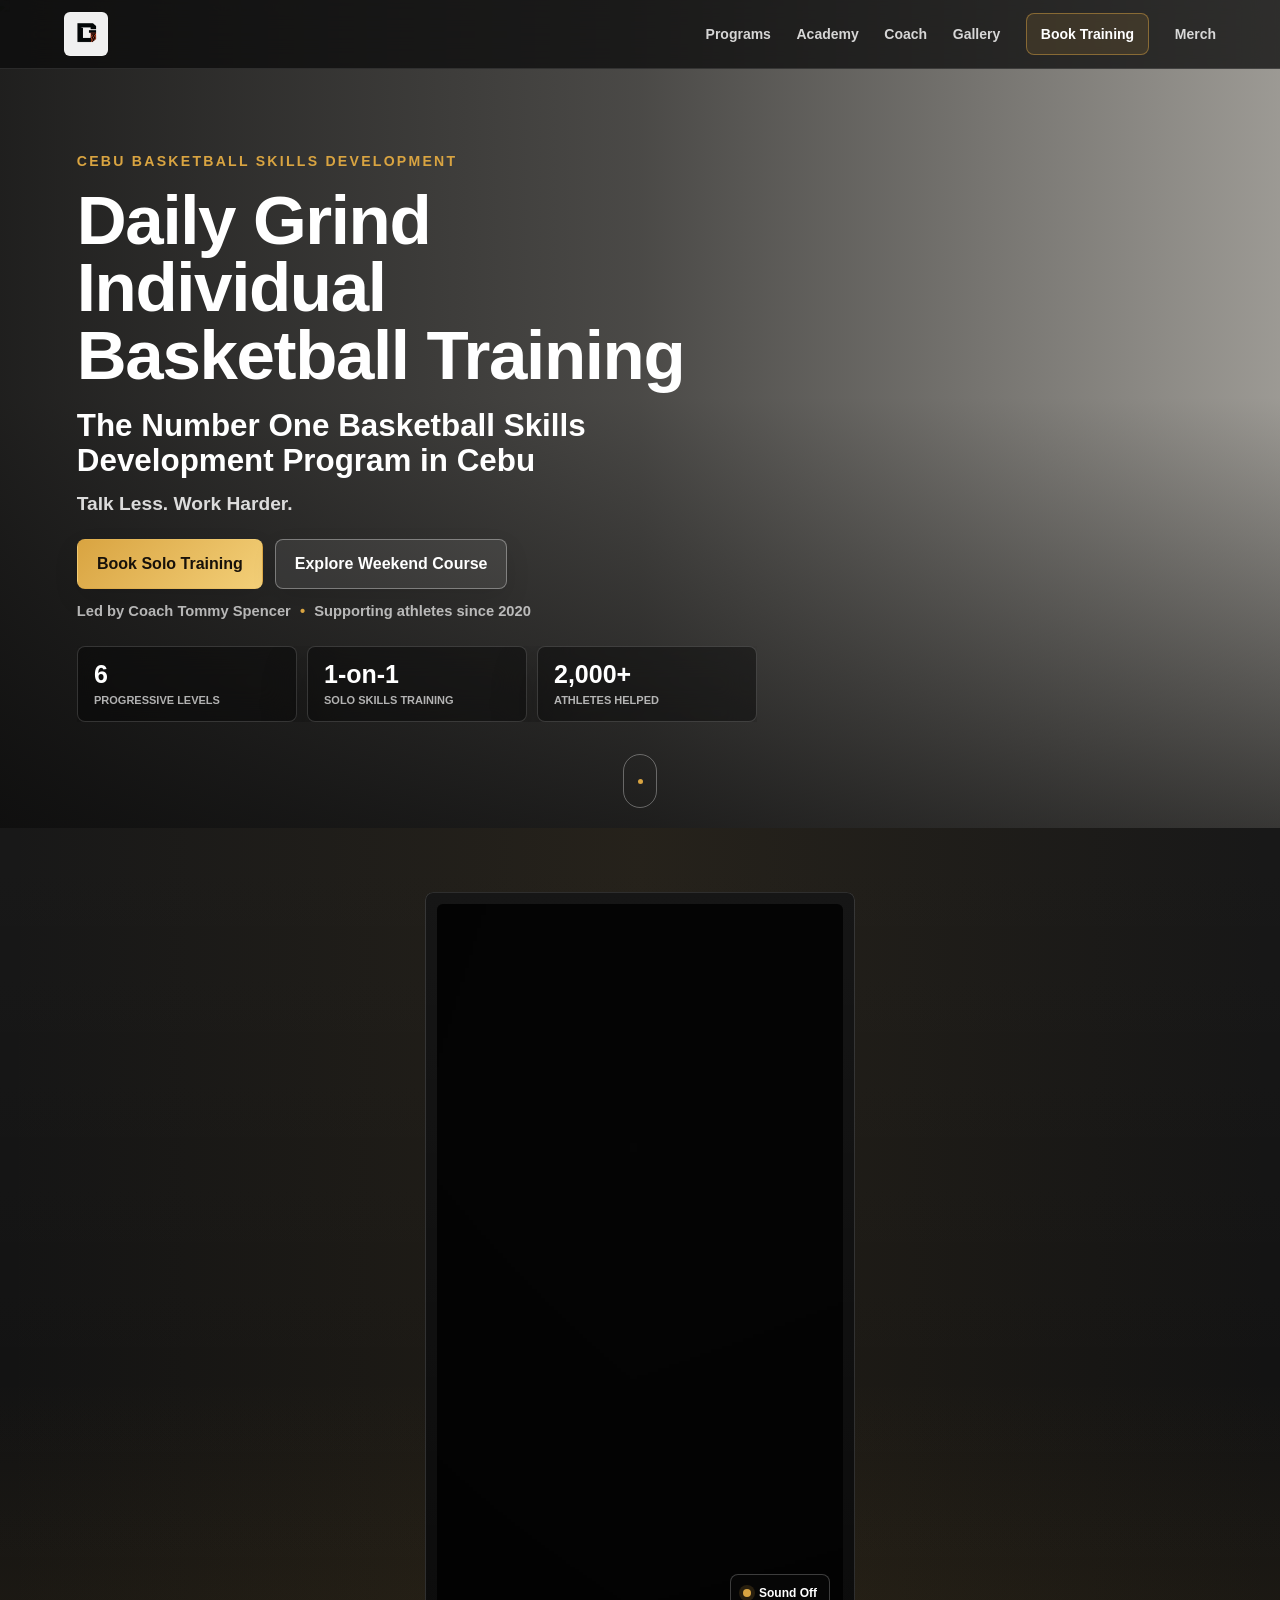
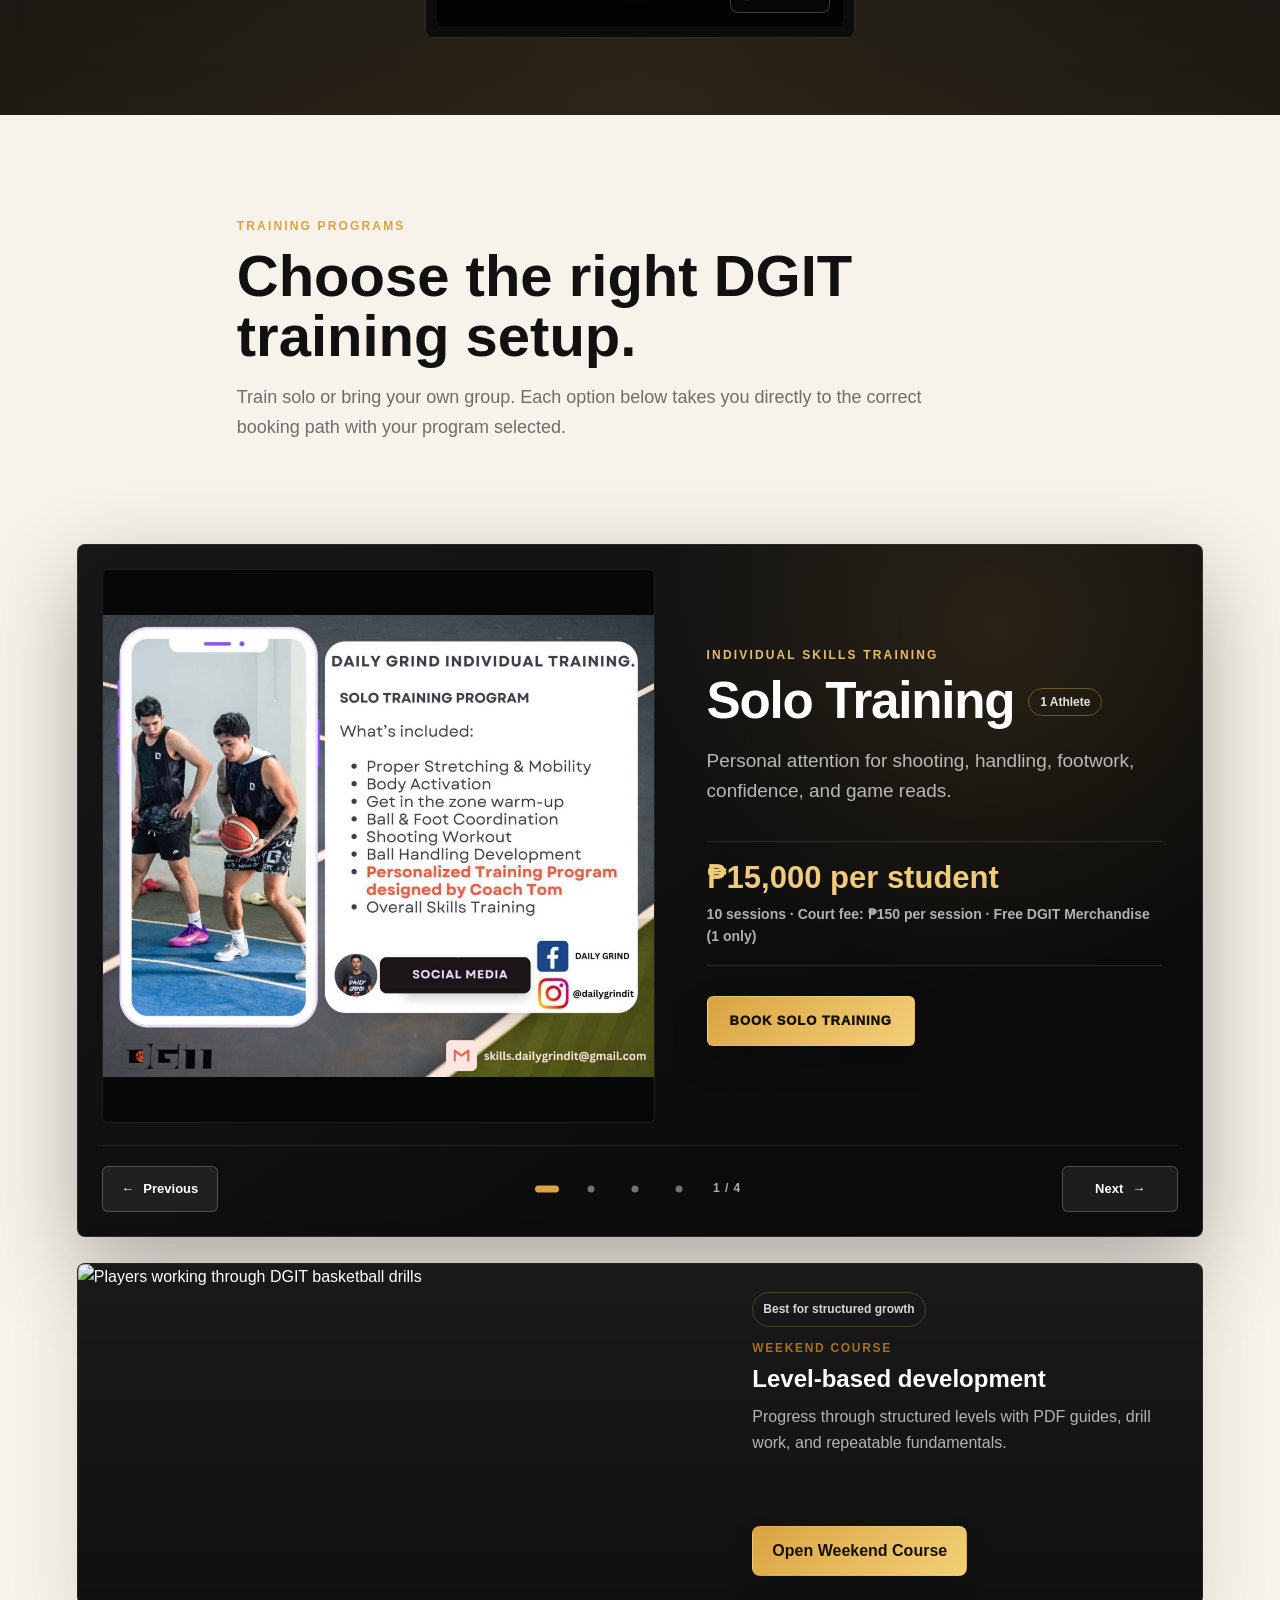
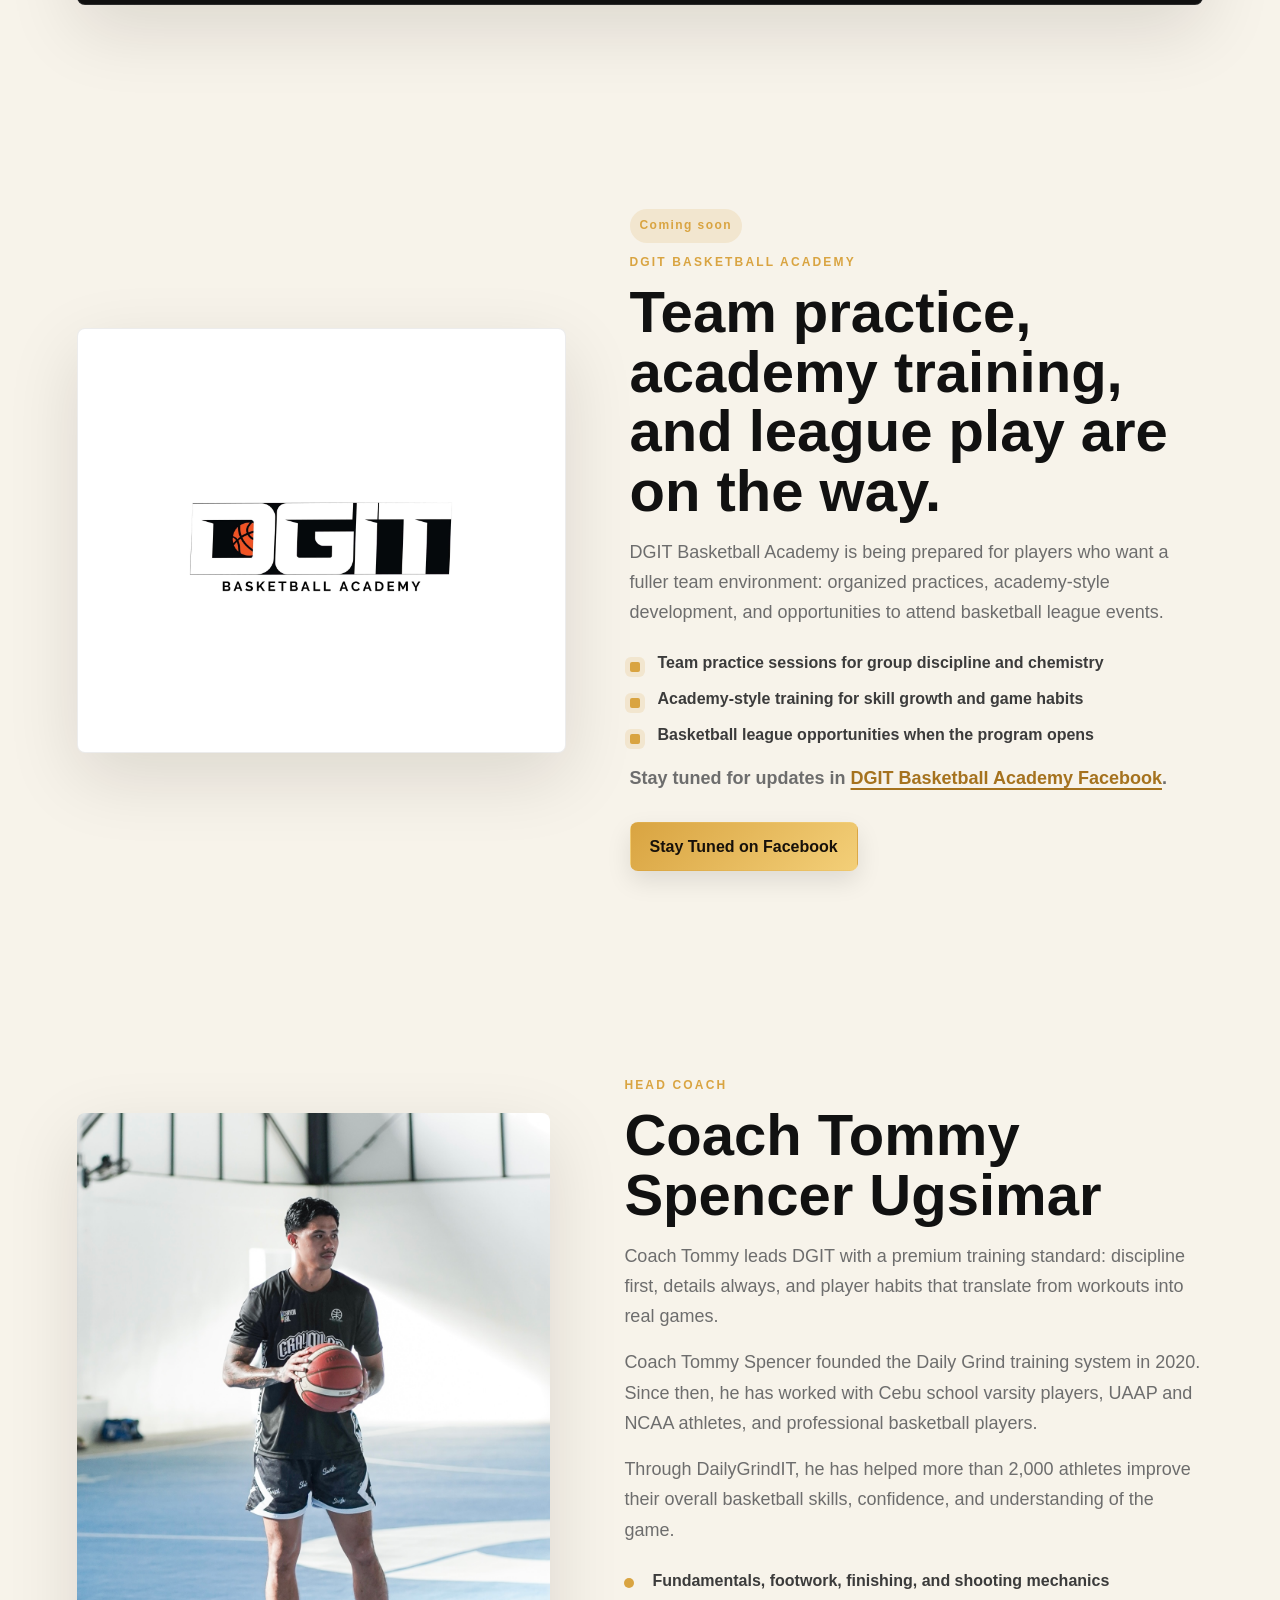
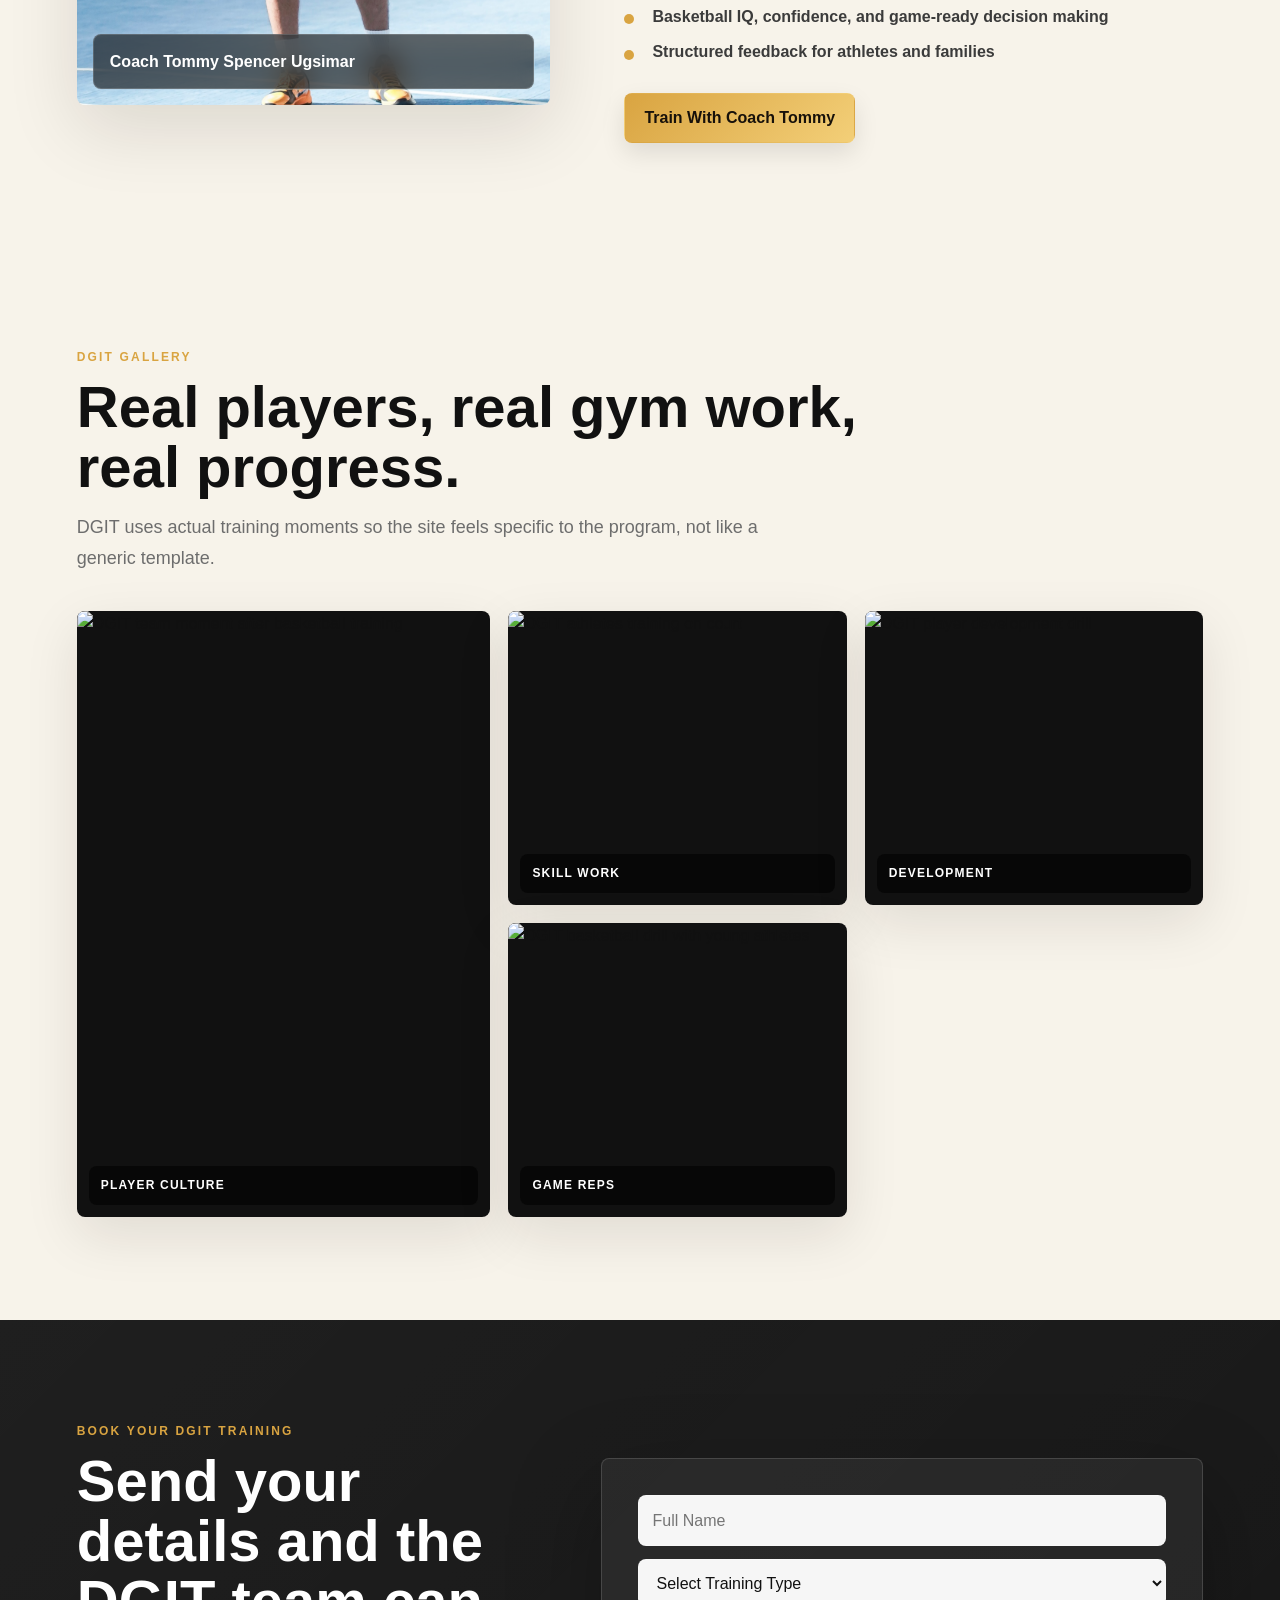
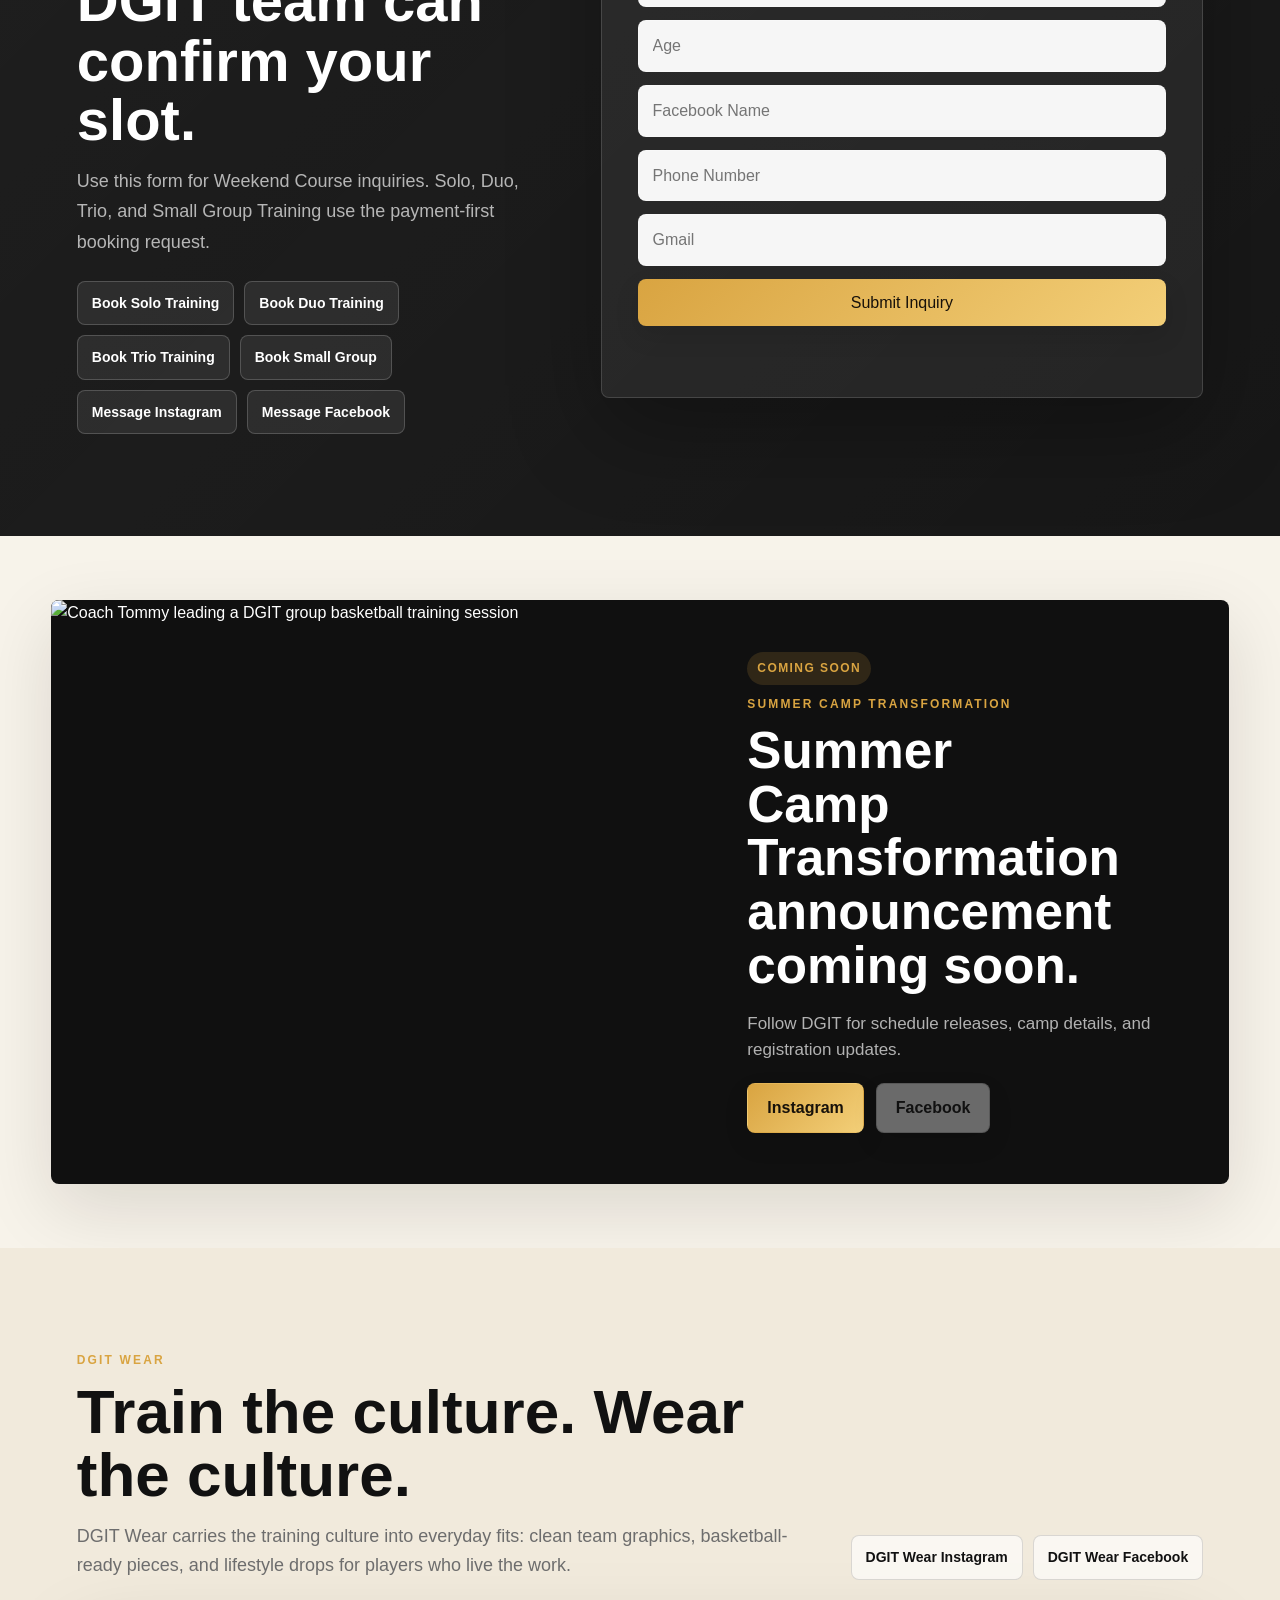
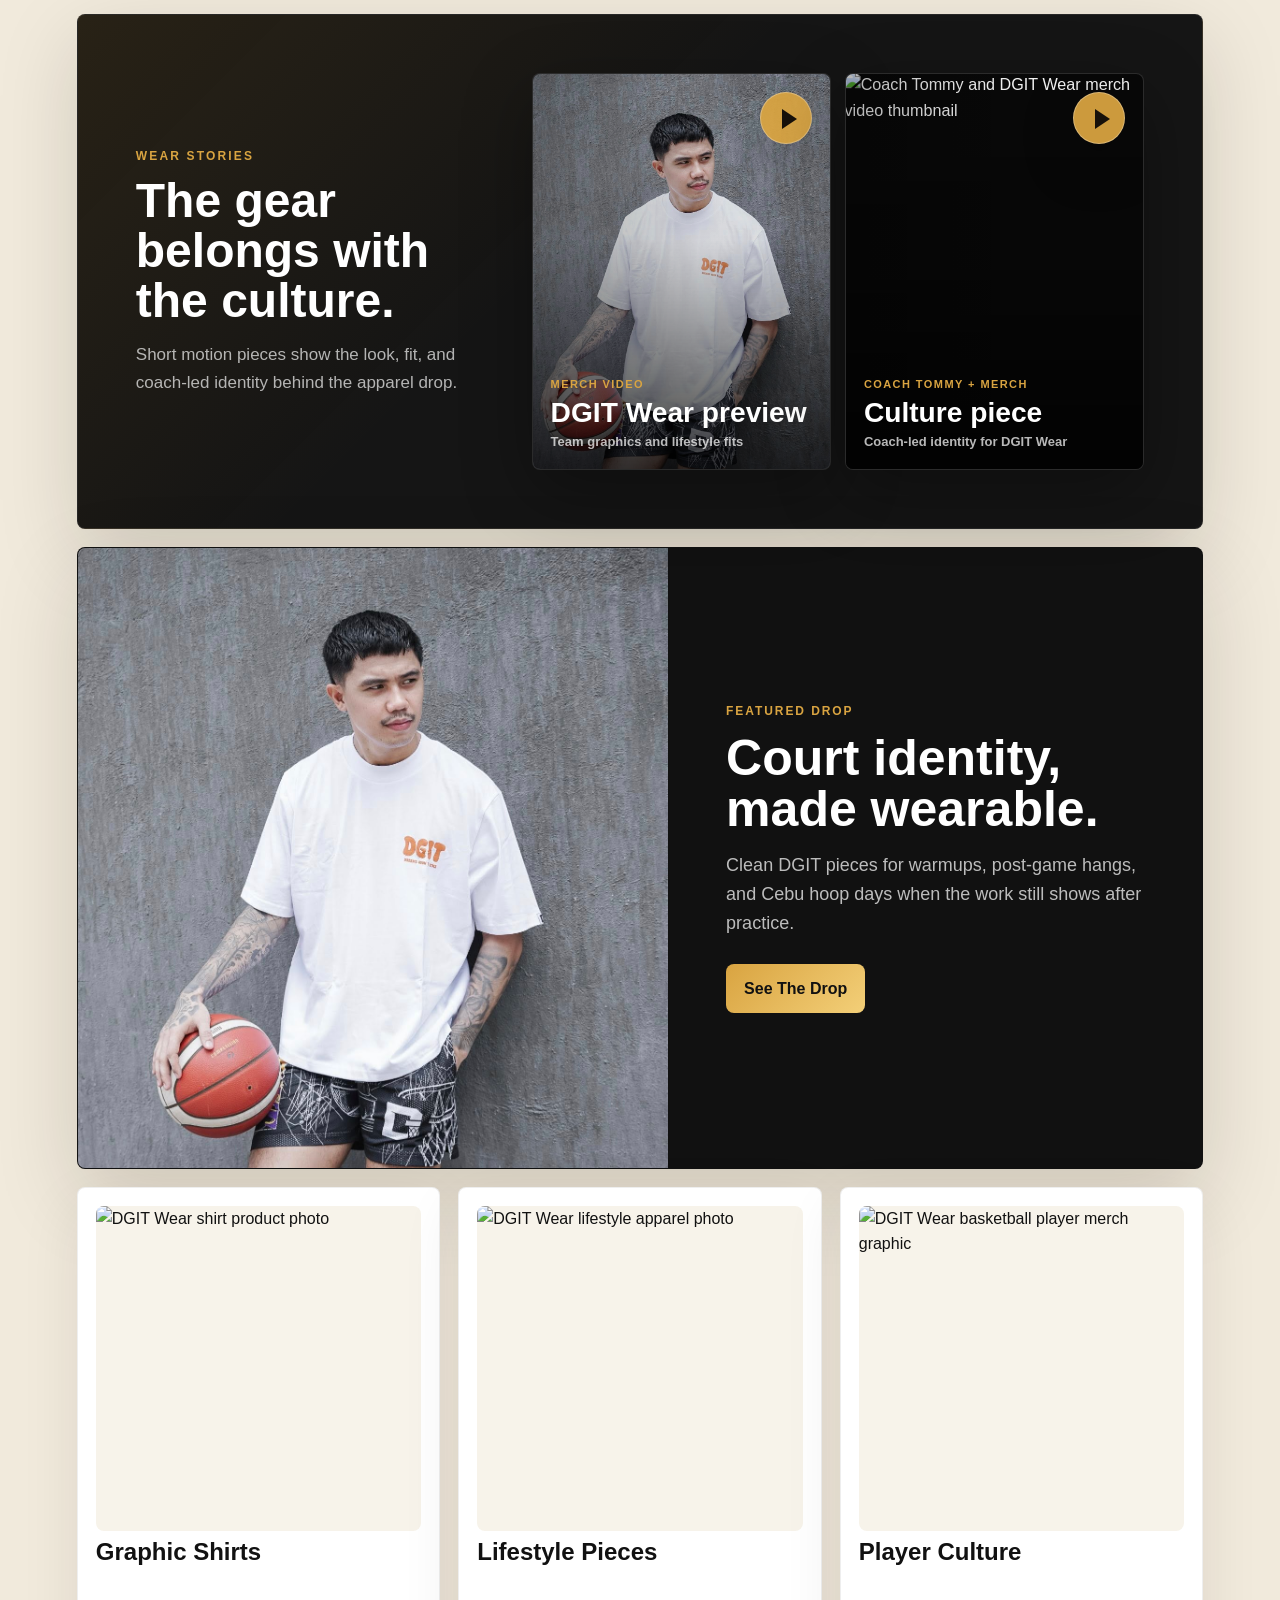
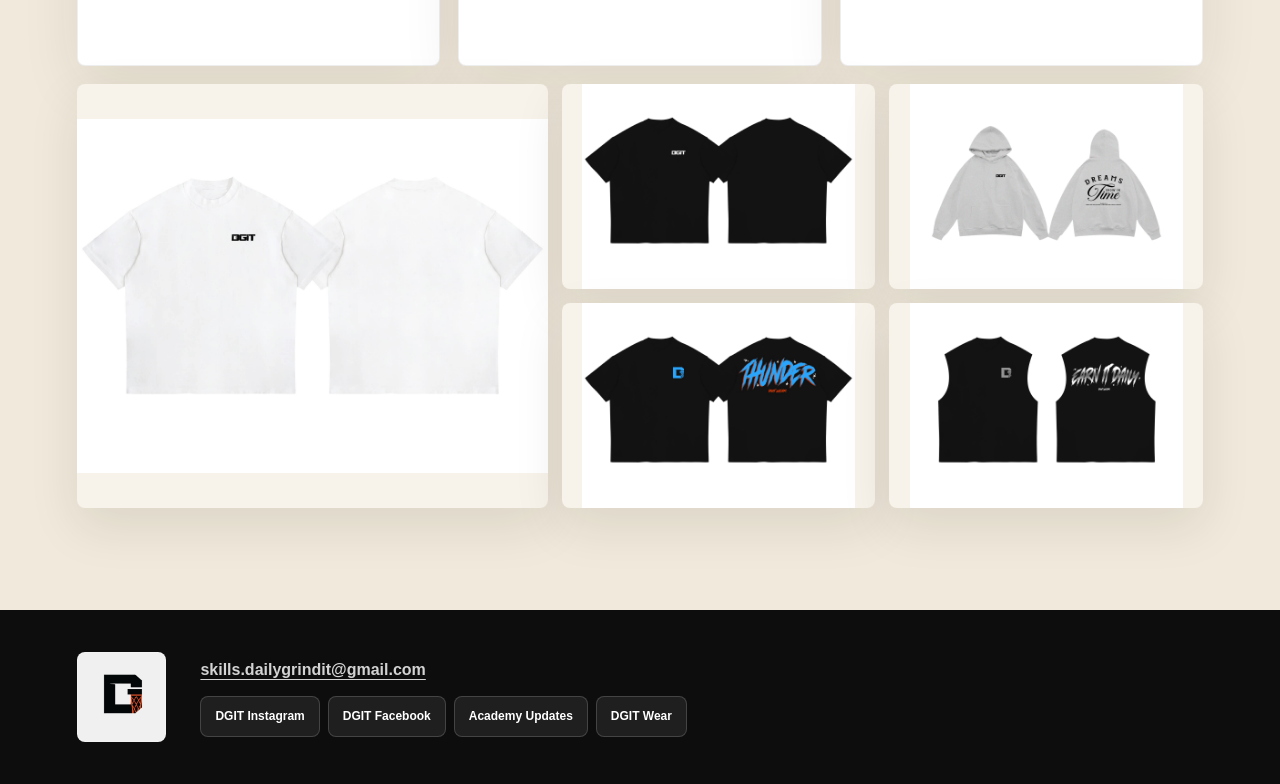
==== commit e297117a: "Restore Ltest DailyGrindIT website" ====
--- a/index.html
+++ b/index.html
@@ -2,24 +2,31 @@
 <html lang="en">
 <head>
   <meta charset="UTF-8" />
+  <script>document.documentElement.classList.add("js");</script>
   <meta name="viewport" content="width=device-width, initial-scale=1.0" />
   <meta name="theme-color" content="#111111" />
   <meta name="robots" content="index, follow, max-image-preview:large" />
 
-  <title>DGIT Basketball Cebu | Premium Basketball Skills Training</title>
-  <meta name="description" content="Daily Grind Individual Training offers premium basketball training in Cebu: weekend skill levels, private coaching, small group reps, youth player development, and the coming DGIT Basketball Academy." />
-  <meta name="keywords" content="Daily Grind Individual Training, DGIT Basketball, basketball training Cebu, Cebu basketball skills training, basketball coach Cebu, youth basketball training Cebu, weekend basketball course, private basketball training, basketball academy Cebu, Coach Tommy Ugsimar" />
-  <link rel="canonical" href="https://dgitbasketball.com/" />
+  <title>Daily Grind IT Basketball Cebu | Basketball Skills Development</title>
+  <meta name="description" content="Daily Grind IT is a basketball skills development and individual training program in Cebu, helping athletes improve their overall basketball skills." />
+  <link rel="canonical" href="https://dailygrindit.com/" />
 
   <meta property="og:type" content="website" />
-  <meta property="og:title" content="DGIT Basketball Cebu | Daily Grind Individual Training" />
-  <meta property="og:description" content="Structured basketball skill development in Cebu with weekend courses, solo training, small group sessions, and the coming DGIT Basketball Academy." />
-  <meta property="og:image" content="https://dgitbasketball.com/assets/images/DSC01852-52.jpeg" />
-  <meta property="og:url" content="https://dgitbasketball.com/" />
+  <meta property="og:site_name" content="Daily Grind IT Basketball Cebu" />
+  <meta property="og:title" content="Daily Grind IT Basketball Cebu | Basketball Skills Development" />
+  <meta property="og:description" content="Cebu basketball skills development and individual training with Daily Grind IT. Train, improve, and take your game to the next level." />
+  <meta property="og:url" content="https://dailygrindit.com/" />
+  <meta property="og:image" content="https://dailygrindit.com/assets/images/navbarlogo.png" />
+  <meta property="og:image:type" content="image/png" />
+  <meta property="og:image:width" content="500" />
+  <meta property="og:image:height" content="500" />
+  <meta property="og:image:alt" content="Daily Grind IT Basketball Cebu" />
+  <meta property="og:locale" content="en_PH" />
   <meta name="twitter:card" content="summary_large_image" />
-  <meta name="twitter:title" content="DGIT Basketball Cebu" />
-  <meta name="twitter:description" content="Premium basketball training and player development in Cebu." />
-  <meta name="twitter:image" content="https://dgitbasketball.com/assets/images/DSC01852-52.jpeg" />
+  <meta name="twitter:title" content="Daily Grind IT Basketball Cebu | Basketball Skills Development" />
+  <meta name="twitter:description" content="Cebu basketball skills development and individual training with Daily Grind IT." />
+  <meta name="twitter:image" content="https://dailygrindit.com/assets/images/navbarlogo.png" />
+  <meta name="twitter:image:alt" content="Daily Grind IT Basketball Cebu" />
 
   <link rel="stylesheet" href="assets/css/style.css" />
   <link rel="icon" href="assets/images/logo.png" />
@@ -27,24 +34,14 @@
   <script type="application/ld+json">
     {
       "@context": "https://schema.org",
-      "@type": ["SportsActivityLocation", "LocalBusiness"],
-      "name": "DGIT Basketball",
+      "@type": "Organization",
+      "name": "Daily Grind IT Basketball Cebu",
       "alternateName": "Daily Grind Individual Training Basketball",
-      "url": "https://dgitbasketball.com/",
-      "logo": "https://dgitbasketball.com/assets/images/logo.png",
-      "image": [
-        "https://dgitbasketball.com/assets/images/DSC01852-52.jpeg",
-        "https://dgitbasketball.com/assets/images/DSC02175-108.jpeg",
-        "https://dgitbasketball.com/assets/images/coach-tommy.jpeg"
-      ],
-      "description": "Basketball skill development in Cebu with weekend courses, private training, small group sessions, seasonal camps, and the coming DGIT Basketball Academy.",
-      "telephone": "+639276053102",
+      "url": "https://dailygrindit.com/",
+      "logo": "https://dailygrindit.com/assets/images/navbarlogo.png",
+      "image": "https://dailygrindit.com/assets/images/navbarlogo.png",
+      "description": "Daily Grind IT is a basketball skills development and individual training program in Cebu, helping athletes improve their overall basketball skills.",
       "email": "skills.dailygrindit@gmail.com",
-      "address": {
-        "@type": "PostalAddress",
-        "addressLocality": "Cebu",
-        "addressCountry": "PH"
-      },
       "founder": {
         "@type": "Person",
         "name": "Coach Tommy Spencer Ugsimar"
@@ -54,8 +51,7 @@
         "https://web.facebook.com/profile.php?id=61591549951780",
         "https://www.instagram.com/dailygrindit?utm_source=ig_web_button_share_sheet&igsh=ZDNlZDc0MzIxNw=="
       ],
-      "areaServed": "Cebu, Philippines",
-      "priceRange": "$$"
+      "areaServed": "Cebu, Philippines"
     }
   </script>
 </head>
@@ -89,32 +85,38 @@
       <div class="hero-overlay"></div>
 
       <div class="hero-content reveal">
-        <p class="eyebrow">Cebu Basketball Skill Development</p>
-        <h1>Daily Grind Individual Training Basketball</h1>
-        <p class="hero-rankline">The Number One Basketball Skills Development Program in Cebu</p>
-        <p class="hero-copy">
-         Talk less, Work Harder. 
+        <p class="eyebrow">Cebu Basketball Skills Development</p>
+        <h1 class="hero-brand-title">
+          <span>Daily Grind</span>
+          <span>Individual Basketball <span class="hero-brand-training">Training</span></span>
+        </h1>
+        <p class="hero-positioning">
+          <span>The Number One Basketball</span>
+          <span>Skills Development Program</span>
+          <span>in Cebu</span>
         </p>
+        <p class="hero-slogan">Talk Less. Work Harder.</p>
 
         <div class="hero-actions">
-          <a href="#private-training" class="btn btn-primary">Book Training</a>
-          <a href="weekend-course.html" class="btn btn-ghost">View Weekend Levels</a>
-        </div>
-
-        <div class="hero-stats" aria-label="Training highlights">
-          <div class="stat-pill">
+          <a href="#solo-training-booking" class="btn btn-primary" data-solo-training-open data-training-type-intent="Solo Training">Book Solo Training</a>
+          <a href="weekend-course.html" class="btn btn-ghost">Explore Weekend Course</a>
+        </div>
+        <p class="hero-credibility">Led by Coach Tommy Spencer <span aria-hidden="true">•</span> Supporting athletes since 2020</p>
+
+        <ul class="hero-stats" aria-label="Training highlights">
+          <li class="stat-pill">
             <strong>6</strong>
-            <span>Skill Levels</span>
-          </div>
-          <div class="stat-pill">
-            <strong>1:1</strong>
-            <span>Private Work</span>
-          </div>
-          <div class="stat-pill">
-            <strong>DGIT</strong>
-            <span>Player Culture</span>
-          </div>
-        </div>
+            <span>Progressive Levels</span>
+          </li>
+          <li class="stat-pill">
+            <strong>1-on-1</strong>
+            <span>Solo Skills Training</span>
+          </li>
+          <li class="stat-pill">
+            <strong>2,000+</strong>
+            <span>Athletes Helped</span>
+          </li>
+        </ul>
       </div>
       <a class="scroll-cue" href="#film-room" aria-label="Scroll to DGIT film feature">
         <span></span>
@@ -151,13 +153,114 @@
 
     <section id="programs" class="section intro-section reveal">
       <div class="section-kicker">Training Programs</div>
-      <h2>Built to make every session feel intentional.</h2>
+      <h2>Choose the right DGIT training setup.</h2>
       <p>
-        DGIT gives players a polished, organized training pathway: weekend courses, private workouts, small group development, and seasonal camp opportunities.
+        Train solo or bring your own group. Each option below takes you directly to the correct booking path with your program selected.
       </p>
     </section>
 
-    <section class="section program-grid reveal" aria-label="DGIT programs">
+    <section class="section program-showcase reveal" aria-label="DGIT programs">
+      <div class="program-carousel" data-program-carousel role="region" aria-roledescription="carousel" aria-label="DGIT Training Programs" tabindex="0">
+        <div class="program-carousel__viewport" data-program-viewport aria-live="polite">
+          <article class="program-slide is-active" data-program-slide data-program-name="Solo Training" role="group" aria-roledescription="slide" aria-label="1 of 4: Solo Training" aria-hidden="false">
+            <button class="program-slide__image-button" type="button" data-lightbox data-caption="Solo Training program overview and inclusions" aria-label="View Solo Training program full size">
+              <img src="assets/images/solo_trainingprogram1.1.jfif" alt="Solo Training program overview and inclusions" width="2048" height="1716" loading="lazy" decoding="async" />
+            </button>
+            <div class="program-slide__content">
+              <p class="section-kicker">Individual Skills Training</p>
+              <div class="program-slide__heading">
+                <h3>Solo Training</h3>
+                <em>1 Athlete</em>
+              </div>
+              <p>Personal attention for shooting, handling, footwork, confidence, and game reads.</p>
+              <div class="program-slide__package">
+                <strong>₱15,000 per student</strong>
+                <span>10 sessions · Court fee: ₱150 per session · Free DGIT Merchandise (1 only)</span>
+              </div>
+              <a class="program-slide__cta" href="#solo-training-booking" data-solo-training-open data-training-type-intent="Solo Training">BOOK SOLO TRAINING</a>
+            </div>
+          </article>
+
+          <article class="program-slide" data-program-slide data-program-name="Duo Training" role="group" aria-roledescription="slide" aria-label="2 of 4: Duo Training" aria-hidden="true" hidden>
+            <button class="program-slide__image-button" type="button" data-lightbox data-caption="DGIT Duo Basketball Training program" aria-label="View DGIT Duo Basketball Training program full size">
+              <img src="assets/images/dgit_duotraining.jfif" alt="DGIT Duo Basketball Training program" width="2048" height="2048" loading="lazy" decoding="async" />
+            </button>
+            <div class="program-slide__content">
+              <p class="section-kicker">Train Together</p>
+              <div class="program-slide__heading">
+                <h3>Duo Training</h3>
+                <em>2 Athletes</em>
+              </div>
+              <p>Train as a pair while Coach Tommy tailors the work to each athlete's needs and goals.</p>
+              <div class="program-slide__package">
+                <strong>₱12,000 per student</strong>
+                <span>10 sessions · Court fee included · Free DGIT Wear merch</span>
+              </div>
+              <a class="program-slide__cta" href="#solo-training-booking" data-solo-training-open data-training-type-intent="Duo Training">BOOK DUO TRAINING</a>
+            </div>
+          </article>
+
+          <article class="program-slide" data-program-slide data-program-name="Trio Training" role="group" aria-roledescription="slide" aria-label="3 of 4: Trio Training" aria-hidden="true" hidden>
+            <button class="program-slide__image-button" type="button" data-lightbox data-caption="DGIT Trio Basketball Training program" aria-label="View DGIT Trio Basketball Training program full size">
+              <img src="assets/images/dgit_triotraining.jfif" alt="DGIT Trio Basketball Training program" width="2048" height="2048" loading="lazy" decoding="async" />
+            </button>
+            <div class="program-slide__content">
+              <p class="section-kicker">Build the Details</p>
+              <div class="program-slide__heading">
+                <h3>Trio Training</h3>
+                <em>3 Athletes</em>
+              </div>
+              <p>Build coordination, skill detail, and game confidence in a focused three-athlete session.</p>
+              <div class="program-slide__package">
+                <strong>₱10,500 per student</strong>
+                <span>10 sessions · Court fee included · Free DGIT Wear merch</span>
+              </div>
+              <a class="program-slide__cta" href="#solo-training-booking" data-solo-training-open data-training-type-intent="Trio Training">BOOK TRIO TRAINING</a>
+            </div>
+          </article>
+
+          <article class="program-slide" data-program-slide data-program-name="Small Group Training" role="group" aria-roledescription="slide" aria-label="4 of 4: Small Group Training" aria-hidden="true" hidden>
+            <button class="program-slide__image-button" type="button" data-lightbox data-caption="DGIT Small Group Basketball Training program" aria-label="View DGIT Small Group Basketball Training program full size">
+              <img src="assets/images/dgit_smallgroup.jfif" alt="DGIT Small Group Basketball Training program" width="2048" height="2048" loading="lazy" decoding="async" />
+            </button>
+            <div class="program-slide__content">
+              <p class="section-kicker">Personalized Group Development</p>
+              <div class="program-slide__heading">
+                <h3>Small Group Training</h3>
+                <em>4–6 Athletes</em>
+              </div>
+              <p>Develop together through focused group work shaped around each athlete's level and needs.</p>
+              <div class="program-slide__package">
+                <strong>₱9,500 per student</strong>
+                <span>10 sessions · Court fee included · Free DGIT Wear merch</span>
+              </div>
+              <a class="program-slide__cta" href="#solo-training-booking" data-solo-training-open data-training-type-intent="Small Group Training">BOOK SMALL GROUP</a>
+            </div>
+          </article>
+        </div>
+
+        <div class="program-carousel__controls" aria-label="Training program carousel controls">
+          <button class="program-carousel__arrow program-carousel__arrow--previous" type="button" data-program-previous aria-label="Previous training program">
+            <span aria-hidden="true">←</span>
+            <span>Previous</span>
+          </button>
+          <div class="program-carousel__position">
+            <div class="program-carousel__dots" role="group" aria-label="Choose a training program">
+              <button class="program-carousel__dot is-active" type="button" data-program-dot="0" aria-label="Go to Solo Training" aria-current="true"></button>
+              <button class="program-carousel__dot" type="button" data-program-dot="1" aria-label="Go to Duo Training" aria-current="false"></button>
+              <button class="program-carousel__dot" type="button" data-program-dot="2" aria-label="Go to Trio Training" aria-current="false"></button>
+              <button class="program-carousel__dot" type="button" data-program-dot="3" aria-label="Go to Small Group Training" aria-current="false"></button>
+            </div>
+            <span class="program-carousel__counter" data-program-counter aria-live="polite">1 / 4</span>
+          </div>
+          <button class="program-carousel__arrow program-carousel__arrow--next" type="button" data-program-next aria-label="Next training program">
+            <span>Next</span>
+            <span aria-hidden="true">→</span>
+          </button>
+        </div>
+        <p class="program-carousel__swipe-hint">Swipe left or right to explore all training programs.</p>
+      </div>
+
       <article class="program-card feature-card-large">
         <img class="program-img-weekend" src="assets/images/DSC01176-Edit.jpeg" alt="Players working through DGIT basketball drills" loading="lazy" decoding="async" />
         <div>
@@ -165,29 +268,7 @@
           <span>Weekend Course</span>
           <h3>Level-based development</h3>
           <p>Progress through structured levels with PDF guides, drill work, and repeatable fundamentals.</p>
-          <a href="weekend-course.html">Open Course</a>
-        </div>
-      </article>
-
-      <article class="program-card">
-        <img class="program-img-solo" src="assets/images/DSC07750.jpeg" alt="Basketball player training on court with DGIT" loading="lazy" decoding="async" />
-        <div>
-          <em>Best for personal correction</em>
-          <span>Solo Training</span>
-          <h3>Focused reps</h3>
-          <p>Personal attention for shooting, handling, footwork, confidence, and game reads.</p>
-          <a href="#solo-training-booking" data-solo-training-open>Book Solo Training</a>
-        </div>
-      </article>
-
-      <article class="program-card">
-        <img class="program-img-group" src="assets/images/DSC03518.jpeg" alt="DGIT small group basketball training session" loading="lazy" decoding="async" />
-        <div>
-          <em>Best for competitive reps</em>
-          <span>Small Group</span>
-          <h3>Competitive growth</h3>
-          <p>Train with a tight group of players while keeping the details sharp and personal.</p>
-          <a href="#private-training">Ask About Groups</a>
+          <a href="weekend-course.html">Open Weekend Course</a>
         </div>
       </article>
     </section>
@@ -198,7 +279,7 @@
       </div>
 
       <div class="academy-copy">
-        <div class="badge-row"><span class="coming-badge">Comming soon</span></div>
+        <div class="badge-row"><span class="coming-badge">Coming soon</span></div>
         <div class="section-kicker">DGIT Basketball Academy</div>
         <h2>Team practice, academy training, and league play are on the way.</h2>
         <p>
@@ -279,11 +360,14 @@
 
     <section id="private-training" class="section booking-section reveal">
       <div class="booking-copy">
-        <div class="section-kicker">Book Training</div>
+        <div class="section-kicker">Book Your DGIT Training</div>
         <h2>Send your details and the DGIT team can confirm your slot.</h2>
-        <p>Use this form for small group training or weekend course inquiries. Solo Training now has a separate payment-first booking request.</p>
+        <p>Use this form for Weekend Course inquiries. Solo, Duo, Trio, and Small Group Training use the payment-first booking request.</p>
         <div class="booking-socials">
-          <a href="#solo-training-booking" data-solo-training-open>Book Solo Training</a>
+          <a href="#solo-training-booking" data-solo-training-open data-training-type-intent="Solo Training">Book Solo Training</a>
+          <a href="#solo-training-booking" data-solo-training-open data-training-type-intent="Duo Training">Book Duo Training</a>
+          <a href="#solo-training-booking" data-solo-training-open data-training-type-intent="Trio Training">Book Trio Training</a>
+          <a href="#solo-training-booking" data-solo-training-open data-training-type-intent="Small Group Training">Book Small Group</a>
           <a href="https://www.instagram.com/dailygrindit?utm_source=ig_web_button_share_sheet&igsh=ZDNlZDc0MzIxNw==" target="_blank" rel="noopener">Message Instagram</a>
           <a href="https://www.facebook.com/profile.php?id=61579068121809&sk=reels_tab" target="_blank" rel="noopener">Message Facebook</a>
         </div>
@@ -295,8 +379,7 @@
         <label class="sr-only" for="training-type">Training Type</label>
         <select id="training-type" name="training-type" required>
           <option value="">Select Training Type</option>
-          <option>Small Group Training</option>
-          <option>Weekend Course</option>
+          <option value="Weekend Course">Weekend Course</option>
         </select>
         <label class="sr-only" for="age">Age</label>
         <input id="age" type="number" name="age" placeholder="Age" min="5" max="60" required />
@@ -314,48 +397,124 @@
     <div class="solo-modal" id="solo-training-booking" hidden>
       <div class="solo-modal__panel" role="dialog" aria-modal="true" aria-labelledby="soloTrainingTitle" aria-describedby="soloTrainingIntro" tabindex="-1">
         <div class="solo-modal__top">
-          <p class="section-kicker">Solo Training Booking</p>
-          <button class="solo-modal__close" type="button" aria-label="Close Solo Training booking">&times;</button>
+          <p class="section-kicker">DGIT Training Booking</p>
+          <button class="solo-modal__close" type="button" aria-label="Close DGIT Training booking">&times;</button>
         </div>
 
         <div class="solo-modal__scroll">
           <div class="solo-modal__hero">
-            <h2 id="soloTrainingTitle">Solo Training Payment and Booking</h2>
-            <p id="soloTrainingIntro">Complete your Solo Training payment first, then submit your booking request with proof of payment for Coach Tommy's review.</p>
+            <h2 id="soloTrainingTitle">Training Payment and Booking</h2>
+            <p id="soloTrainingIntro">Choose your training program, complete your payment, then submit your booking request with proof of payment for Coach Tommy's review.</p>
           </div>
 
+          <form
+            class="solo-booking-shell"
+            id="soloTrainingForm"
+            name="solo-training-booking"
+            method="POST"
+            action="/solo-training-success.html"
+            data-netlify="true"
+            netlify-honeypot="bot-field"
+            enctype="multipart/form-data"
+          >
+            <input type="hidden" name="form-name" value="solo-training-booking" />
+            <input type="hidden" name="booking_type" value="Solo Training" data-booking-type />
+            <input type="hidden" name="package_price_per_student" value="PHP 15,000 per student" data-package-price />
+            <input type="hidden" name="package_details" value="10 sessions; Court fee: PHP 150 per session; Free DGIT Merchandise (1 only)" data-package-details />
+            <input type="hidden" name="recipient_reference" value="skills.dailygrindit@gmail.com" />
+
+            <p class="sr-only">
+              <label>Do not fill this out if you are human: <input name="bot-field" autocomplete="off" tabindex="-1" /></label>
+            </p>
+
           <section class="solo-details" aria-labelledby="soloDetailsTitle">
-            <div>
-              <p class="section-kicker">Solo Training Details</p>
-              <h3 id="soloDetailsTitle">Focused individual skill work.</h3>
-              <p>These are the current Solo Training details provided for Daily Grind Individual Training. Important booking instructions are written below so they are not only inside the images.</p>
-            </div>
-            <div class="solo-details__images">
-              <a href="assets/images/Solo_training_picture.jfif" target="_blank" rel="noopener" aria-label="Open larger Solo Training details image">
-                <img src="assets/images/Solo_training_picture.jfif" alt="Solo Training details for Daily Grind Individual Training" loading="lazy" decoding="async" />
-              </a>
-              <a href="assets/images/Solo_training_picture2.jfif" target="_blank" rel="noopener" aria-label="Open larger Solo Training rate details image">
-                <img src="assets/images/Solo_training_picture2.jfif" alt="Solo Training rate details for Daily Grind Individual Training" loading="lazy" decoding="async" />
-              </a>
+            <div class="training-options">
+              <p class="section-kicker">Step 1: Training Option</p>
+              <h3 id="soloDetailsTitle">Choose your training setup.</h3>
+              <fieldset class="training-options__selector">
+                <legend class="sr-only">Select Solo, Duo, Trio, or Small Group Training</legend>
+                <div class="training-options__grid" data-training-options>
+                  <label class="training-option-card is-selected">
+                  <input type="radio" name="training-type" value="Solo Training" data-training-type required checked />
+                  <span>
+                    <strong>Solo Training</strong>
+                    <small>1 Athlete</small>
+                  </span>
+                  </label>
+                  <label class="training-option-card">
+                  <input type="radio" name="training-type" value="Duo Training" data-training-type required />
+                  <span>
+                    <strong>Duo Training</strong>
+                    <small>2 Athletes</small>
+                  </span>
+                  </label>
+                  <label class="training-option-card">
+                  <input type="radio" name="training-type" value="Trio Training" data-training-type required />
+                  <span>
+                    <strong>Trio Training</strong>
+                    <small>3 Athletes</small>
+                  </span>
+                  </label>
+                  <label class="training-option-card">
+                  <input type="radio" name="training-type" value="Small Group Training" data-training-type required />
+                  <span>
+                    <strong>Small Group Training</strong>
+                    <small>4–6 Athletes</small>
+                  </span>
+                  </label>
+                </div>
+              </fieldset>
+              <p class="training-option-note" data-training-note>Solo Training is a one-on-one session with the coach.</p>
+            </div>
+
+            <div class="training-program" role="region" aria-label="Selected training program images" aria-live="polite">
+              <div class="training-program__frame">
+                <button class="training-program__image-button" type="button" data-training-image-open aria-label="View Solo Training program overview and inclusions full size">
+                  <img
+                    src="assets/images/solo_trainingprogram1.1.jfif"
+                    alt="Solo Training program overview and inclusions"
+                    data-training-program-image
+                    loading="lazy"
+                    decoding="async"
+                  />
+                </button>
+              </div>
+              <p class="training-program__helper">Tap image to view full size</p>
+              <div class="training-program__nav" data-training-nav aria-label="Training program image navigation">
+                <button type="button" class="training-program__arrow" data-training-prev aria-label="Show previous training program image">Previous</button>
+                <div class="training-program__position">
+                  <div class="training-program__dots" aria-label="Choose training program image">
+                    <button type="button" class="training-program__dot is-active" data-training-slide="0" aria-label="Show image 1" aria-current="true"></button>
+                    <button type="button" class="training-program__dot" data-training-slide="1" aria-label="Show image 2" aria-current="false"></button>
+                  </div>
+                  <span class="training-program__counter" data-training-counter>1 / 2</span>
+                </div>
+                <button type="button" class="training-program__arrow" data-training-next aria-label="Show next training program image">Next</button>
+              </div>
             </div>
           </section>
 
           <section class="solo-step" aria-labelledby="soloPaymentTitle">
             <div class="solo-step__heading">
-              <span>Step 1</span>
-              <h3 id="soloPaymentTitle">Step 1: Pay for Your Solo Training</h3>
+              <span>Step 2</span>
+              <h3 id="soloPaymentTitle">Step 2: Complete Your Payment</h3>
+              <div class="training-payment-overview" aria-live="polite">
+                <p class="training-payment-summary">Selected Training: <strong data-training-summary>Solo Training</strong></p>
+                <p class="training-price-summary">Package Price: <strong data-training-price>₱15,000 per student</strong></p>
+                <p class="training-inclusions" data-training-inclusions>10 sessions · Court fee: ₱150 per session · Free DGIT Merchandise (1 only)</p>
+              </div>
               <p>Scan the QR code and complete your payment before submitting your booking request. Save a screenshot of your successful payment because it will be required as proof of payment.</p>
               <p class="solo-reminder">Please double-check the account details before sending your payment.</p>
             </div>
 
-            <div class="payment-options" aria-label="Solo Training payment options">
+            <div class="payment-options" aria-label="DGIT Training payment options">
               <article class="payment-card">
                 <div>
                   <span>Payment Option</span>
                   <h4>GCash / InstaPay QR</h4>
                 </div>
                 <a href="assets/images/gcash_qr.jfif" target="_blank" rel="noopener" aria-label="Open larger GCash QR code">
-                  <img src="assets/images/gcash_qr.jfif" alt="GCash InstaPay payment QR code for Solo Training" loading="lazy" decoding="async" />
+                  <img src="assets/images/gcash_qr.jfif" alt="GCash InstaPay payment QR code for DGIT Training" loading="lazy" decoding="async" />
                 </a>
               </article>
 
@@ -365,7 +524,7 @@
                   <h4>Maya QR</h4>
                 </div>
                 <a href="assets/images/maya_qr.jfif" target="_blank" rel="noopener" aria-label="Open larger Maya QR code">
-                  <img src="assets/images/maya_qr.jfif" alt="Maya payment QR code for Solo Training" loading="lazy" decoding="async" />
+                  <img src="assets/images/maya_qr.jfif" alt="Maya payment QR code for DGIT Training" loading="lazy" decoding="async" />
                 </a>
               </article>
             </div>
@@ -373,28 +532,11 @@
 
           <section class="solo-step" aria-labelledby="soloRequestTitle">
             <div class="solo-step__heading">
-              <span>Step 2</span>
-              <h3 id="soloRequestTitle">Step 2: Submit Your Booking Request</h3>
-            </div>
-
-            <form
-              class="premium-form solo-booking-form"
-              id="soloTrainingForm"
-              name="solo-training-booking"
-              method="POST"
-              action="/solo-training-success.html"
-              data-netlify="true"
-              netlify-honeypot="bot-field"
-              enctype="multipart/form-data"
-            >
-              <input type="hidden" name="form-name" value="solo-training-booking" />
-              <input type="hidden" name="booking_type" value="Solo Training" />
-              <input type="hidden" name="recipient_reference" value="skills.dailygrindit@gmail.com" />
-
-              <p class="sr-only">
-                <label>Do not fill this out if you are human: <input name="bot-field" autocomplete="off" tabindex="-1" /></label>
-              </p>
-
+              <span>Step 3</span>
+              <h3 id="soloRequestTitle">Step 3: Submit Your Booking Request</h3>
+            </div>
+
+            <div class="premium-form solo-booking-form">
               <div class="form-field">
                 <label class="field-label" for="solo-full-name">Full Name</label>
                 <input id="solo-full-name" type="text" name="full_name" autocomplete="name" minlength="2" required />
@@ -424,6 +566,60 @@
                 <span>I confirm that the information and proof of payment I submitted are correct.</span>
               </label>
 
+              <section class="solo-rules" aria-labelledby="soloRulesTitle">
+                <h4 id="soloRulesTitle">
+                  <span>DAILY GRIND INDIVIDUAL TRAINING (DGIT)</span>
+                  Rules and Regulations
+                </h4>
+                <ol class="solo-rules__list">
+                  <li>
+                    <div>
+                      <h5>Payment-First Policy</h5>
+                      <p>The training fee must be paid in full before the training begins or no later than the first day of training.</p>
+                    </div>
+                  </li>
+                  <li>
+                    <div>
+                      <h5>Venue Availability and Rescheduling</h5>
+                      <p>Solo or private training sessions are treated as walk-in sessions at the venue. If the venue receives another confirmed booking or rental during the scheduled training time, the session may need to be rescheduled.</p>
+                    </div>
+                  </li>
+                  <li>
+                    <div>
+                      <h5>Cancellation Policy</h5>
+                      <p>Training-session cancellations must be made at least five hours before the scheduled session. Failure to cancel within the required time will result in the deduction of one session from the athlete&rsquo;s package.</p>
+                    </div>
+                  </li>
+                  <li>
+                    <div>
+                      <h5>Late Arrival Policy</h5>
+                      <p>Late athletes may still attend the session, but the training will end at the originally scheduled time. Athletes are advised to arrive 10 to 15 minutes early to maximize their training time.</p>
+                    </div>
+                  </li>
+                  <li>
+                    <div>
+                      <h5>Package Validity</h5>
+                      <p>All purchased training packages must be used within one month from the starting date. Any unused sessions remaining after one month will be considered expired and will no longer be available.</p>
+                    </div>
+                  </li>
+                </ol>
+              </section>
+
+              <label class="confirmation-row rules-agreement-row" for="solo-rules-agreement">
+                <input
+                  id="solo-rules-agreement"
+                  type="checkbox"
+                  name="rules-agreement"
+                  value="Agreed"
+                  data-rules-agreement
+                  aria-describedby="solo-rules-note solo-rules-error"
+                  required
+                />
+                <span>I have read, understood, and agree to the Daily Grind Individual Training Rules and Regulations.</span>
+              </label>
+              <p class="rules-agreement-note" id="solo-rules-note">By submitting this booking request, you confirm that you understand the payment, cancellation, late-arrival, venue-rescheduling, and package-validity policies.</p>
+              <p class="form-error rules-agreement-error" id="solo-rules-error" data-rules-error role="alert" aria-live="polite"></p>
+
               <div class="booking-notice">
                 <p>Submitting this form does not automatically confirm your training schedule. Coach Tommy will review your booking request and proof of payment. He will contact you through Facebook or Gmail to arrange your schedule.</p>
                 <p>You may also contact Coach Tommy after submitting your request, but please avoid submitting the same booking multiple times.</p>
@@ -431,8 +627,9 @@
 
               <button type="submit" data-submit-label="Submit Solo Training Request">Submit Solo Training Request</button>
               <p class="form-status" data-solo-status role="status" aria-live="polite"></p>
-            </form>
+            </div>
           </section>
+          </form>
         </div>
       </div>
     </div>
--- a/assets/css/style.css
+++ b/assets/css/style.css
@@ -233,13 +233,13 @@
 
 .hero {
   position: relative;
-  min-height: 94vh;
-  min-height: 94svh;
+  min-height: 92vh;
+  min-height: 92svh;
   display: grid;
   align-items: center;
   overflow: hidden;
   color: var(--white);
-  padding: 132px clamp(20px, 6vw, 88px) 92px;
+  padding: 120px clamp(20px, 6vw, 88px) 76px;
   isolation: isolate;
 }
 
@@ -255,7 +255,6 @@
   object-fit: cover;
   object-position: center 46%;
   transform: scale(1.01);
-  animation: heroSettle 1200ms ease both;
   filter: contrast(1.08) saturate(1.05);
 }
 
@@ -287,14 +286,14 @@
 
 .hero-overlay {
   background:
-    linear-gradient(90deg, rgba(0, 0, 0, 0.84), rgba(0, 0, 0, 0.45) 48%, rgba(0, 0, 0, 0.16)),
-    linear-gradient(0deg, rgba(0, 0, 0, 0.86), transparent 44%);
+    linear-gradient(90deg, rgba(8, 8, 8, 0.9) 0%, rgba(8, 8, 8, 0.72) 50%, rgba(8, 8, 8, 0.38) 100%),
+    linear-gradient(0deg, rgba(8, 8, 8, 0.68) 0%, rgba(8, 8, 8, 0) 52%);
 }
 
 .hero-content {
   position: relative;
   z-index: 1;
-  width: min(820px, 100%);
+  width: min(850px, 100%);
 }
 
 .hero-content.reveal {
@@ -311,32 +310,63 @@
   text-transform: uppercase;
 }
 
+.hero .eyebrow {
+  font-size: clamp(0.75rem, 1.1vw, 0.94rem);
+  letter-spacing: 0.16em;
+}
+
 .hero h1 {
+  max-width: 850px;
+  margin-top: 14px;
+  font-size: clamp(44px, 5.4vw, 70px);
+  line-height: 0.98;
+  letter-spacing: -0.02em;
+  text-wrap: balance;
+}
+
+.hero-brand-title > span {
+  display: block;
+}
+
+.hero-positioning {
   max-width: 780px;
-  margin-top: 14px;
-  font-size: clamp(44px, 7.4vw, 88px);
-  line-height: 0.95;
-  letter-spacing: 0;
+  margin-top: 18px;
+  color: var(--white);
+  font-size: clamp(22px, 2.45vw, 34px);
+  font-weight: 900;
+  line-height: 1.14;
   text-wrap: balance;
 }
 
-.hero-rankline {
-  max-width: 720px;
-  margin-top: 16px;
-  color: var(--white);
-  font-size: clamp(24px, 3vw, 38px);
-  font-weight: 900;
-  line-height: 1.08;
-  text-shadow: 0 10px 34px rgba(0, 0, 0, 0.46);
-  text-wrap: balance;
+.hero-slogan {
+  margin-top: 12px;
+  color: rgba(255, 255, 255, 0.84);
+  font-size: clamp(17px, 1.5vw, 21px);
+  font-weight: 800;
+  line-height: 1.35;
 }
 
 .hero-copy {
-  max-width: 620px;
-  margin-top: 22px;
-  color: rgba(255, 255, 255, 0.86);
-  font-size: clamp(17px, 2vw, 22px);
+  max-width: 660px;
+  margin-top: 20px;
+  color: rgba(255, 255, 255, 0.84);
+  font-size: clamp(17px, 1.55vw, 20px);
+  line-height: 1.58;
   text-wrap: pretty;
+}
+
+.hero-credibility {
+  max-width: 660px;
+  margin-top: 12px;
+  color: rgba(255, 255, 255, 0.68);
+  font-size: clamp(13px, 1.15vw, 16px);
+  font-weight: 700;
+  line-height: 1.45;
+}
+
+.hero-credibility span {
+  margin-inline: 5px;
+  color: var(--gold);
 }
 
 .hero-actions,
@@ -345,6 +375,11 @@
   flex-wrap: wrap;
   gap: 12px;
   margin-top: 28px;
+}
+
+.hero .hero-actions {
+  gap: 12px;
+  margin-top: 22px;
 }
 
 .btn,
@@ -372,6 +407,15 @@
   box-shadow: 0 16px 34px rgba(0, 0, 0, 0.16);
 }
 
+.hero .hero-actions .btn-primary:hover {
+  transform: translateY(-2px) scale(1.01);
+  box-shadow: 0 18px 38px rgba(0, 0, 0, 0.24);
+}
+
+.hero .hero-actions .btn-primary:active {
+  transform: translateY(1px) scale(0.98);
+}
+
 .btn-primary,
 .premium-form button,
 .program-card a,
@@ -396,44 +440,40 @@
   display: grid;
   grid-template-columns: repeat(3, minmax(0, 1fr));
   gap: 10px;
-  width: min(640px, 100%);
-  margin-top: 42px;
+  width: min(680px, 100%);
+  margin-top: 24px;
   overflow: hidden;
   border: 0;
   background: transparent;
-}
-
-.hero-stats div {
+  list-style: none;
+}
+
+.hero-stats .stat-pill {
   position: relative;
-  padding: 18px;
+  min-width: 0;
+  min-height: 76px;
+  padding: 14px 16px;
   border: 1px solid rgba(255, 255, 255, 0.16);
   border-radius: 8px;
-  background: rgba(0, 0, 0, 0.38);
+  background: rgba(0, 0, 0, 0.4);
   backdrop-filter: blur(16px);
   box-shadow: 0 20px 48px rgba(0, 0, 0, 0.24);
-  animation: statLift 700ms ease both;
-}
-
-.hero-stats div:nth-child(2) {
-  animation-delay: 120ms;
-}
-
-.hero-stats div:nth-child(3) {
-  animation-delay: 240ms;
 }
 
 .hero-stats strong {
   display: block;
-  font-size: 24px;
+  font-size: clamp(21px, 2vw, 25px);
   line-height: 1.1;
+  white-space: nowrap;
 }
 
 .hero-stats span {
   display: block;
   margin-top: 4px;
   color: rgba(255, 255, 255, 0.68);
-  font-size: 12px;
+  font-size: 11px;
   font-weight: 800;
+  line-height: 1.3;
   text-transform: uppercase;
 }
 
@@ -456,7 +496,83 @@
   height: 5px;
   border-radius: 50%;
   background: var(--gold);
-  animation: scrollCue 1400ms ease-in-out infinite;
+}
+
+.js .hero-image {
+  animation: heroBackgroundEnter 1100ms var(--ease-out) both;
+}
+
+.js .hero .eyebrow,
+.js .hero .hero-brand-title,
+.js .hero .hero-positioning,
+.js .hero .hero-slogan,
+.js .hero .hero-actions,
+.js .hero .hero-credibility,
+.js .hero .hero-stats .stat-pill {
+  animation-name: heroElementEnter;
+  animation-duration: var(--hero-enter-duration, 500ms);
+  animation-delay: var(--hero-enter-delay, 0ms);
+  animation-timing-function: var(--ease-out);
+  animation-fill-mode: both;
+}
+
+.js .hero .eyebrow {
+  --hero-enter-delay: 100ms;
+  --hero-enter-duration: 500ms;
+  --hero-enter-y: 18px;
+}
+
+.js .hero .hero-brand-title {
+  --hero-enter-delay: 220ms;
+  --hero-enter-duration: 600ms;
+  --hero-enter-y: 24px;
+}
+
+.js .hero .hero-positioning {
+  --hero-enter-delay: 380ms;
+  --hero-enter-duration: 560ms;
+  --hero-enter-y: 14px;
+}
+
+.js .hero .hero-slogan {
+  --hero-enter-delay: 520ms;
+  --hero-enter-duration: 500ms;
+  --hero-enter-y: 16px;
+}
+
+.js .hero .hero-actions {
+  --hero-enter-delay: 650ms;
+  --hero-enter-duration: 450ms;
+  --hero-enter-y: 14px;
+  --hero-enter-scale: 0.98;
+}
+
+.js .hero .hero-credibility {
+  --hero-enter-delay: 780ms;
+  --hero-enter-duration: 450ms;
+  --hero-enter-y: 14px;
+}
+
+.js .hero .hero-stats .stat-pill {
+  --hero-enter-duration: 500ms;
+  --hero-enter-y: 14px;
+  --hero-enter-scale: 0.985;
+}
+
+.js .hero .hero-stats .stat-pill:nth-child(1) {
+  --hero-enter-delay: 900ms;
+}
+
+.js .hero .hero-stats .stat-pill:nth-child(2) {
+  --hero-enter-delay: 980ms;
+}
+
+.js .hero .hero-stats .stat-pill:nth-child(3) {
+  --hero-enter-delay: 1060ms;
+}
+
+.js .scroll-cue span {
+  animation: scrollCue 1600ms ease-in-out 1600ms infinite;
 }
 
 .video-feature-section {
@@ -900,7 +1016,7 @@
 
 .program-grid {
   display: grid;
-  grid-template-columns: repeat(3, minmax(0, 1fr));
+  grid-template-columns: repeat(4, minmax(0, 1fr));
   gap: clamp(14px, 2vw, 20px);
   width: min(100%, var(--section-max));
   margin-inline: auto;
@@ -923,15 +1039,35 @@
 }
 
 .program-card img {
+  display: block;
   width: 100%;
-  height: clamp(300px, 28vw, 430px);
-  aspect-ratio: 4 / 3;
+  height: auto;
+  aspect-ratio: 1 / 1;
   object-fit: cover;
   transition: transform 520ms ease, filter 220ms ease;
 }
 
-.feature-card-large img {
-  aspect-ratio: 4 / 3;
+.program-card__image-button {
+  display: block;
+  width: 100%;
+  padding: 0;
+  overflow: hidden;
+  border: 0;
+  background: #080808;
+  cursor: zoom-in;
+}
+
+.program-card__image-button:focus-visible {
+  outline: 3px solid var(--gold);
+  outline-offset: -3px;
+}
+
+.program-card .program-img-promo {
+  height: auto;
+  aspect-ratio: 1 / 1;
+  object-fit: contain;
+  object-position: center;
+  background: #080808;
 }
 
 .program-img-weekend {
@@ -940,10 +1076,6 @@
 
 .program-img-solo {
   object-position: center 30%;
-}
-
-.program-img-group {
-  object-position: center 36%;
 }
 
 .program-card:hover {
@@ -967,7 +1099,7 @@
   transform: scale(1.025);
 }
 
-.program-card div {
+.program-card > div {
   display: flex;
   flex: 1;
   flex-direction: column;
@@ -1014,7 +1146,404 @@
 }
 
 .feature-card-large {
-  grid-column: span 1;
+  display: grid;
+  grid-column: 1 / -1;
+  grid-template-columns: minmax(0, 1.15fr) minmax(320px, 0.85fr);
+}
+
+.feature-card-large > img {
+  height: 100%;
+  min-height: 340px;
+  aspect-ratio: auto;
+}
+
+.program-showcase {
+  display: grid;
+  gap: clamp(18px, 2vw, 26px);
+  width: min(100%, var(--section-max));
+  margin-inline: auto;
+  padding-top: 0;
+}
+
+.program-carousel {
+  min-width: 0;
+  padding: clamp(14px, 2vw, 24px);
+  overflow: hidden;
+  border: 1px solid rgba(255, 255, 255, 0.1);
+  border-radius: 8px;
+  background:
+    radial-gradient(circle at 82% 12%, rgba(217, 164, 65, 0.13), transparent 32%),
+    linear-gradient(145deg, #171717, #0c0c0c 72%);
+  box-shadow: var(--deep-shadow);
+  color: var(--white);
+}
+
+.program-carousel:focus-visible {
+  outline-color: var(--gold);
+  outline-offset: 5px;
+}
+
+.program-carousel__viewport {
+  min-width: 0;
+  touch-action: pan-y;
+}
+
+.program-slide {
+  display: grid;
+  grid-template-columns: minmax(0, 1.08fr) minmax(300px, 0.92fr);
+  gap: clamp(24px, 4vw, 58px);
+  align-items: center;
+  min-width: 0;
+}
+
+.program-slide[hidden] {
+  display: none;
+}
+
+.program-slide.is-active {
+  animation: programSlideEnter 340ms var(--ease-out) both;
+}
+
+.program-slide__image-button {
+  display: grid;
+  place-items: center;
+  width: 100%;
+  min-width: 0;
+  padding: 0;
+  overflow: hidden;
+  border: 1px solid rgba(255, 255, 255, 0.1);
+  border-radius: 6px;
+  background: #070707;
+  cursor: zoom-in;
+}
+
+.program-slide__image-button:focus-visible {
+  outline: 3px solid var(--gold);
+  outline-offset: -3px;
+}
+
+.program-slide__image-button img {
+  width: 100%;
+  aspect-ratio: 1 / 1;
+  object-fit: contain;
+  object-position: center;
+  background: #070707;
+  transition: transform 360ms var(--ease-out), filter 220ms ease;
+}
+
+.program-slide__image-button:hover img {
+  filter: saturate(1.04) contrast(1.03);
+  transform: scale(1.018);
+}
+
+.program-slide__content {
+  display: flex;
+  min-width: 0;
+  flex-direction: column;
+  align-items: flex-start;
+  padding: clamp(8px, 2vw, 24px) clamp(4px, 1.4vw, 16px) clamp(8px, 2vw, 24px) 0;
+}
+
+.program-slide__content .section-kicker {
+  color: #e6bd6c;
+}
+
+.program-slide__heading {
+  display: flex;
+  flex-wrap: wrap;
+  align-items: center;
+  gap: 12px 14px;
+  margin-top: 10px;
+}
+
+.program-slide__heading h3 {
+  font-size: clamp(32px, 4vw, 54px);
+  line-height: 1.02;
+  letter-spacing: -0.025em;
+}
+
+.program-slide__heading em {
+  display: inline-flex;
+  padding: 7px 11px;
+  border: 1px solid rgba(217, 164, 65, 0.42);
+  border-radius: 999px;
+  color: rgba(255, 255, 255, 0.88);
+  font-size: 12px;
+  font-style: normal;
+  font-weight: 900;
+  line-height: 1;
+  white-space: nowrap;
+}
+
+.program-slide__content > p:not(.section-kicker) {
+  max-width: 48ch;
+  margin-top: 18px;
+  color: rgba(255, 255, 255, 0.7);
+  font-size: clamp(16px, 1.5vw, 19px);
+  line-height: 1.62;
+}
+
+.program-slide__package {
+  display: grid;
+  gap: 8px;
+  width: 100%;
+  margin-top: clamp(22px, 3vw, 34px);
+  padding: 18px 0;
+  border-top: 1px solid rgba(255, 255, 255, 0.12);
+  border-bottom: 1px solid rgba(255, 255, 255, 0.12);
+}
+
+.program-slide__package strong {
+  color: #f1cb7c;
+  font-size: clamp(22px, 2.5vw, 31px);
+  line-height: 1.15;
+}
+
+.program-slide__package span {
+  color: rgba(255, 255, 255, 0.68);
+  font-size: 14px;
+  font-weight: 700;
+  line-height: 1.55;
+}
+
+.program-slide__cta {
+  display: inline-flex;
+  align-items: center;
+  justify-content: center;
+  min-height: 50px;
+  margin-top: clamp(20px, 3vw, 30px);
+  padding: 13px 22px;
+  border: 1px solid rgba(255, 255, 255, 0.18);
+  border-radius: 6px;
+  background: linear-gradient(135deg, var(--gold), #f3cf78);
+  box-shadow: 0 14px 34px rgba(0, 0, 0, 0.22);
+  color: #17110a;
+  font-size: 13px;
+  font-weight: 950;
+  letter-spacing: 0.07em;
+  text-align: center;
+  transition: transform 180ms ease, box-shadow 180ms ease;
+}
+
+.program-slide__cta:hover {
+  transform: translateY(-2px);
+  box-shadow: 0 18px 38px rgba(0, 0, 0, 0.3);
+}
+
+.program-carousel__controls {
+  display: grid;
+  grid-template-columns: minmax(116px, auto) 1fr minmax(116px, auto);
+  gap: 14px;
+  align-items: center;
+  margin-top: clamp(16px, 2vw, 22px);
+  padding-top: clamp(14px, 2vw, 20px);
+  border-top: 1px solid rgba(255, 255, 255, 0.11);
+}
+
+.program-carousel__arrow {
+  display: inline-flex;
+  align-items: center;
+  justify-content: center;
+  gap: 9px;
+  min-width: 0;
+  min-height: 46px;
+  padding: 10px 15px;
+  border: 1px solid rgba(255, 255, 255, 0.22);
+  border-radius: 6px;
+  background: rgba(255, 255, 255, 0.07);
+  color: var(--white);
+  font: inherit;
+  font-size: 13px;
+  font-weight: 900;
+  cursor: pointer;
+  transition: border-color 180ms ease, background 180ms ease, transform 180ms ease;
+}
+
+.program-carousel__arrow:hover {
+  border-color: rgba(217, 164, 65, 0.7);
+  background: rgba(217, 164, 65, 0.13);
+  transform: translateY(-1px);
+}
+
+.program-carousel__position {
+  display: flex;
+  min-width: 0;
+  align-items: center;
+  justify-content: center;
+  gap: 12px;
+}
+
+.program-carousel__dots {
+  display: flex;
+  align-items: center;
+  justify-content: center;
+}
+
+.program-carousel__dot {
+  position: relative;
+  width: 44px;
+  height: 44px;
+  border: 0;
+  background: transparent;
+  cursor: pointer;
+}
+
+.program-carousel__dot::before {
+  content: "";
+  position: absolute;
+  top: 50%;
+  left: 50%;
+  width: 7px;
+  height: 7px;
+  border-radius: 50%;
+  background: rgba(255, 255, 255, 0.42);
+  transform: translate(-50%, -50%);
+  transition: width 180ms ease, border-radius 180ms ease, background 180ms ease;
+}
+
+.program-carousel__dot:hover::before {
+  background: rgba(255, 255, 255, 0.75);
+}
+
+.program-carousel__dot.is-active::before {
+  width: 24px;
+  border-radius: 999px;
+  background: var(--gold);
+}
+
+.program-carousel__counter {
+  min-width: 42px;
+  color: rgba(255, 255, 255, 0.66);
+  font-size: 12px;
+  font-weight: 900;
+  letter-spacing: 0.08em;
+  white-space: nowrap;
+}
+
+.program-carousel__swipe-hint {
+  display: none;
+  margin-top: 8px;
+  color: rgba(255, 255, 255, 0.52);
+  font-size: 11px;
+  font-weight: 700;
+  text-align: center;
+}
+
+.program-showcase > .feature-card-large {
+  width: 100%;
+}
+
+@keyframes programSlideEnter {
+  from {
+    opacity: 0;
+    transform: translateX(14px);
+  }
+
+  to {
+    opacity: 1;
+    transform: translateX(0);
+  }
+}
+
+@media (max-width: 900px) {
+  .program-slide {
+    grid-template-columns: 1fr;
+    gap: 20px;
+  }
+
+  .program-slide__image-button {
+    width: min(100%, 560px);
+    justify-self: center;
+  }
+
+  .program-slide__content {
+    width: min(100%, 660px);
+    justify-self: center;
+    padding: 0 4px 4px;
+  }
+}
+
+@media (max-width: 620px) {
+  .program-showcase {
+    gap: 16px;
+  }
+
+  .program-carousel {
+    padding: 10px;
+  }
+
+  .program-slide {
+    gap: 16px;
+  }
+
+  .program-slide__content {
+    padding: 0 6px 6px;
+  }
+
+  .program-slide__heading {
+    gap: 9px 10px;
+    margin-top: 7px;
+  }
+
+  .program-slide__heading h3 {
+    font-size: clamp(27px, 8.6vw, 38px);
+  }
+
+  .program-slide__content > p:not(.section-kicker) {
+    margin-top: 12px;
+    font-size: 15px;
+    line-height: 1.52;
+  }
+
+  .program-slide__package {
+    gap: 6px;
+    margin-top: 16px;
+    padding: 14px 0;
+  }
+
+  .program-slide__package strong {
+    font-size: clamp(20px, 6vw, 25px);
+  }
+
+  .program-slide__package span {
+    font-size: 13px;
+  }
+
+  .program-slide__cta {
+    width: 100%;
+    margin-top: 16px;
+  }
+
+  .program-carousel__controls {
+    grid-template-columns: 1fr 1fr;
+    gap: 8px;
+    margin-top: 12px;
+    padding-top: 12px;
+  }
+
+  .program-carousel__arrow {
+    min-height: 48px;
+    padding-inline: 10px;
+  }
+
+  .program-carousel__arrow--previous {
+    grid-column: 1;
+    grid-row: 1;
+  }
+
+  .program-carousel__arrow--next {
+    grid-column: 2;
+    grid-row: 1;
+  }
+
+  .program-carousel__position {
+    grid-column: 1 / -1;
+    grid-row: 2;
+  }
+
+  .program-carousel__swipe-hint {
+    display: block;
+  }
 }
 
 .academy-section {
@@ -1493,7 +2022,7 @@
 
 .solo-details {
   display: grid;
-  grid-template-columns: minmax(0, 0.76fr) minmax(0, 1.24fr);
+  grid-template-columns: minmax(0, 0.72fr) minmax(0, 1.28fr);
   gap: clamp(18px, 3vw, 28px);
   align-items: start;
 }
@@ -1509,14 +2038,214 @@
   margin-top: 12px;
 }
 
-.solo-details__images {
+.training-options__selector {
+  min-width: 0;
+  margin-top: 18px;
+  padding: 0;
+  border: 0;
+}
+
+.training-options__grid {
   display: grid;
   grid-template-columns: repeat(2, minmax(0, 1fr));
-  gap: 12px;
+  gap: 10px;
   min-width: 0;
 }
 
-.solo-details__images a,
+.training-option-card {
+  display: flex;
+  align-items: center;
+  gap: 10px;
+  min-width: 0;
+  min-height: 68px;
+  padding: 11px 12px;
+  border: 1px solid rgba(255, 255, 255, 0.16);
+  border-radius: 8px;
+  background: rgba(0, 0, 0, 0.28);
+  cursor: pointer;
+  transition: border-color 180ms ease, background 180ms ease, box-shadow 180ms ease;
+}
+
+.training-option-card:hover {
+  border-color: rgba(217, 164, 65, 0.56);
+}
+
+.training-option-card.is-selected,
+.training-option-card:has(input:checked) {
+  border-color: var(--gold);
+  background: rgba(217, 164, 65, 0.14);
+  box-shadow: 0 0 0 1px rgba(217, 164, 65, 0.18);
+}
+
+.training-option-card:focus-within {
+  outline: 2px solid var(--gold);
+  outline-offset: 3px;
+}
+
+.training-option-card input {
+  flex: 0 0 auto;
+  width: 19px;
+  height: 19px;
+  margin: 0;
+  accent-color: var(--gold);
+}
+
+.training-option-card span {
+  display: grid;
+  gap: 3px;
+  min-width: 0;
+}
+
+.training-option-card strong {
+  color: var(--white);
+  font-size: 14px;
+  line-height: 1.2;
+}
+
+.training-option-card small {
+  color: rgba(255, 255, 255, 0.64);
+  font-size: 12px;
+  line-height: 1.25;
+}
+
+.training-option-note {
+  color: rgba(255, 255, 255, 0.64) !important;
+  font-size: 13px !important;
+  line-height: 1.5 !important;
+}
+
+.training-program {
+  min-width: 0;
+  width: 100%;
+  max-width: 720px;
+  margin-inline: auto;
+}
+
+.training-program__frame {
+  width: 100%;
+  overflow: hidden;
+  border: 1px solid rgba(255, 255, 255, 0.14);
+  border-radius: 8px;
+  background: #080808;
+}
+
+.training-program__image-button {
+  display: block;
+  width: 100%;
+  min-width: 0;
+  padding: 0;
+  border: 0;
+  background: transparent;
+  cursor: zoom-in;
+}
+
+.training-program__image-button:focus-visible {
+  outline: 3px solid var(--gold);
+  outline-offset: -3px;
+}
+
+.training-program__image-button img {
+  display: block;
+  width: 100%;
+  max-width: 100%;
+  height: auto;
+  object-fit: contain;
+  object-position: center;
+  background: #080808;
+}
+
+.training-program__helper {
+  margin-top: 8px !important;
+  color: rgba(255, 255, 255, 0.58) !important;
+  font-size: 12px !important;
+  line-height: 1.4 !important;
+  text-align: center;
+}
+
+.training-program__nav {
+  display: flex;
+  align-items: center;
+  justify-content: space-between;
+  gap: 10px;
+  margin-top: 10px;
+}
+
+.training-program__nav[hidden] {
+  display: none;
+}
+
+.training-program__arrow {
+  min-width: 76px;
+  min-height: 44px;
+  padding: 9px 13px;
+  border: 1px solid rgba(255, 255, 255, 0.18);
+  border-radius: 8px;
+  background: rgba(255, 255, 255, 0.07);
+  color: var(--white);
+  font: inherit;
+  font-size: 13px;
+  font-weight: 900;
+  cursor: pointer;
+}
+
+.training-program__arrow:hover,
+.training-program__arrow:focus-visible {
+  border-color: rgba(217, 164, 65, 0.72);
+  background: rgba(217, 164, 65, 0.12);
+}
+
+.training-program__position {
+  display: flex;
+  align-items: center;
+  justify-content: center;
+  gap: 8px;
+  min-width: 0;
+}
+
+.training-program__dots {
+  display: flex;
+  align-items: center;
+  justify-content: center;
+}
+
+.training-program__dot {
+  display: grid;
+  place-items: center;
+  width: 28px;
+  height: 44px;
+  padding: 0;
+  border: 0;
+  background: transparent;
+  cursor: pointer;
+}
+
+.training-program__dot::before {
+  content: "";
+  width: 8px;
+  height: 8px;
+  border-radius: 50%;
+  background: rgba(255, 255, 255, 0.34);
+  transition: transform 180ms ease, background 180ms ease;
+}
+
+.training-program__dot.is-active::before {
+  background: var(--gold);
+  transform: scale(1.35);
+}
+
+.training-program__dot:focus-visible {
+  outline: 2px solid var(--gold);
+  outline-offset: -5px;
+}
+
+.training-program__counter {
+  min-width: 34px;
+  color: rgba(255, 255, 255, 0.68);
+  font-size: 12px;
+  font-weight: 900;
+  text-align: center;
+}
+
 .payment-card a {
   display: block;
   min-width: 0;
@@ -1527,18 +2256,9 @@
   transition: transform 180ms var(--ease-out), box-shadow 180ms ease, border-color 180ms ease;
 }
 
-.solo-details__images a:hover,
 .payment-card a:hover {
   transform: translateY(-2px);
   box-shadow: 0 18px 44px rgba(0, 0, 0, 0.28);
-}
-
-.solo-details__images img {
-  width: 100%;
-  max-width: 100%;
-  height: clamp(210px, 22vw, 285px);
-  object-fit: contain;
-  background: #ffffff;
 }
 
 .solo-step__heading {
@@ -1562,6 +2282,41 @@
   font-weight: 900;
 }
 
+.training-payment-overview {
+  display: flex;
+  flex-wrap: wrap;
+  gap: 9px;
+  margin-top: 16px;
+}
+
+.solo-step__heading .training-payment-summary,
+.solo-step__heading .training-price-summary {
+  display: inline-flex;
+  flex-wrap: wrap;
+  gap: 5px;
+  margin-top: 0;
+  padding: 8px 11px;
+  border: 1px solid rgba(217, 164, 65, 0.34);
+  border-radius: 8px;
+  background: rgba(217, 164, 65, 0.1);
+  color: rgba(255, 255, 255, 0.78);
+  font-size: 14px;
+  line-height: 1.35;
+}
+
+.training-payment-summary strong,
+.training-price-summary strong {
+  color: var(--gold);
+}
+
+.training-inclusions {
+  flex: 1 0 100%;
+  margin-top: 2px !important;
+  color: rgba(255, 255, 255, 0.7) !important;
+  font-size: 14px !important;
+  line-height: 1.5 !important;
+}
+
 .payment-options {
   display: grid;
   grid-template-columns: repeat(2, minmax(0, 1fr));
@@ -1625,6 +2380,72 @@
   border-radius: 8px;
   background: rgba(255, 255, 255, 0.94);
   object-fit: contain;
+}
+
+.solo-rules {
+  min-width: 0;
+  padding: clamp(18px, 2.8vw, 28px);
+  border: 1px solid rgba(217, 164, 65, 0.34);
+  border-radius: 8px;
+  background:
+    linear-gradient(135deg, rgba(217, 164, 65, 0.08), rgba(255, 255, 255, 0.02)),
+    #0c0c0c;
+}
+
+.solo-rules h4 {
+  color: var(--white);
+  font-size: clamp(25px, 3vw, 36px);
+  line-height: 1.08;
+}
+
+.solo-rules h4 span {
+  display: block;
+  margin-bottom: 7px;
+  color: var(--gold);
+  font-size: clamp(11px, 1.3vw, 13px);
+  font-weight: 900;
+  letter-spacing: 0.13em;
+  line-height: 1.35;
+}
+
+.solo-rules__list {
+  display: grid;
+  margin-top: 18px;
+  list-style: none;
+  counter-reset: solo-rule;
+}
+
+.solo-rules__list li {
+  counter-increment: solo-rule;
+  display: grid;
+  grid-template-columns: 30px minmax(0, 1fr);
+  gap: 12px;
+  min-width: 0;
+  padding: 15px 0;
+  border-top: 1px solid rgba(255, 255, 255, 0.11);
+}
+
+.solo-rules__list li::before {
+  content: counter(solo-rule, decimal-leading-zero);
+  color: var(--gold);
+  font-size: 13px;
+  font-weight: 900;
+  letter-spacing: 0.08em;
+  line-height: 1.45;
+}
+
+.solo-rules__list h5 {
+  color: var(--white);
+  font-size: clamp(15px, 1.8vw, 17px);
+  line-height: 1.3;
+}
+
+.solo-rules__list p {
+  margin-top: 5px;
+  color: rgba(255, 255, 255, 0.72);
+  font-size: clamp(0.9rem, 1.35vw, 1rem);
+  line-height: 1.58;
+  overflow-wrap: anywhere;
 }
 
 .confirmation-row {
@@ -1643,6 +2464,30 @@
   height: 18px;
   margin-top: 2px;
   accent-color: var(--gold);
+}
+
+.rules-agreement-row {
+  min-height: 48px;
+  padding: 12px 14px;
+  border: 1px solid rgba(217, 164, 65, 0.32);
+  border-radius: 8px;
+  background: rgba(217, 164, 65, 0.08);
+  cursor: pointer;
+}
+
+.rules-agreement-row input {
+  width: 20px;
+  height: 20px;
+}
+
+.rules-agreement-note {
+  color: rgba(255, 255, 255, 0.62);
+  font-size: 13px;
+  line-height: 1.52;
+}
+
+.rules-agreement-error {
+  margin-top: -6px;
 }
 
 .booking-notice {
@@ -1724,15 +2569,17 @@
     width: min(1440px, calc(100% - clamp(56px, 8vw, 128px)));
     margin: clamp(40px, 5vw, 72px) auto;
     grid-template-columns: minmax(0, 0.98fr) minmax(360px, 0.82fr);
-    align-items: center;
+    align-items: stretch;
     gap: clamp(22px, 2.4vw, 36px);
   }
 
   .camp-section .camp-image {
+    align-self: stretch;
     min-height: 0;
-    height: clamp(390px, 35vw, 500px);
-    max-height: 500px;
-    aspect-ratio: 16 / 10;
+    height: 100%;
+    max-height: none;
+    aspect-ratio: auto;
+    object-position: 58% 58%;
   }
 
   .camp-section > div:last-child {
@@ -2213,6 +3060,32 @@
   min-height: 78vh;
 }
 
+.course-hero-weekend {
+  grid-template-columns: 1fr;
+  justify-items: center;
+  gap: clamp(34px, 5vw, 58px);
+  min-height: auto;
+  padding-bottom: clamp(64px, 7vw, 96px);
+}
+
+.course-hero.course-hero-weekend::before {
+  background: #111111;
+}
+
+.course-hero-weekend .course-hero-copy {
+  width: min(860px, 100%);
+  max-width: 860px;
+  text-align: center;
+}
+
+.course-hero-weekend .course-hero-copy p:not(.eyebrow) {
+  margin-inline: auto;
+}
+
+.course-hero-weekend .hero-actions {
+  justify-content: center;
+}
+
 .course-hero::before,
 .level-hero::before {
   content: "";
@@ -2332,9 +3205,235 @@
   font-size: clamp(17px, 2vw, 21px);
 }
 
+.weekend-slideshow {
+  position: relative;
+  z-index: 1;
+  width: min(860px, 100%);
+  margin-inline: auto;
+  overflow: hidden;
+  border: 1px solid rgba(255, 255, 255, 0.16);
+  border-radius: 8px;
+  background: #0b0b0b;
+  box-shadow: 0 28px 90px rgba(0, 0, 0, 0.38);
+}
+
+.weekend-slide-stage {
+  position: relative;
+  display: block;
+  width: 100%;
+  aspect-ratio: 1 / 1;
+  margin-inline: auto;
+  overflow: hidden;
+  background: #090909;
+  touch-action: pan-y pinch-zoom;
+}
+
+.weekend-slide {
+  position: absolute;
+  inset: 0;
+  display: block;
+  width: 100%;
+  height: 100%;
+  opacity: 0;
+  visibility: hidden;
+  pointer-events: none;
+  transition: opacity 360ms ease, visibility 360ms ease;
+}
+
+.weekend-slide.is-active {
+  z-index: 1;
+  opacity: 1;
+  visibility: visible;
+  pointer-events: auto;
+}
+
+.weekend-poster-button {
+  display: block;
+  width: 100%;
+  height: 100%;
+  padding: 0;
+  overflow: hidden;
+  border: 0;
+  border-radius: 0;
+  background: transparent;
+  cursor: zoom-in;
+}
+
+.weekend-poster-button img {
+  display: block;
+  width: 100%;
+  height: 100%;
+  object-fit: contain;
+  object-position: center;
+}
+
+.weekend-slideshow-controls {
+  display: grid;
+  grid-template-columns: 44px minmax(0, 1fr) 44px;
+  align-items: center;
+  gap: 8px 12px;
+  padding: 12px clamp(12px, 2.5vw, 20px) 6px;
+  border-top: 1px solid rgba(255, 255, 255, 0.13);
+  background: #111111;
+}
+
+.weekend-slide-arrow {
+  display: inline-grid;
+  place-items: center;
+  width: 44px;
+  min-width: 44px;
+  height: 44px;
+  border: 1px solid rgba(255, 255, 255, 0.26);
+  border-radius: 8px;
+  background: rgba(255, 255, 255, 0.08);
+  color: var(--white);
+  font: inherit;
+  font-size: 30px;
+  line-height: 1;
+  cursor: pointer;
+  transition: border-color 180ms ease, background 180ms ease, transform 180ms ease;
+}
+
+.weekend-slide-arrow:hover {
+  border-color: rgba(217, 164, 65, 0.76);
+  background: rgba(217, 164, 65, 0.16);
+}
+
+.weekend-slide-arrow:active {
+  transform: scale(0.96);
+}
+
+.weekend-slide-counter {
+  margin: 0;
+  color: rgba(255, 255, 255, 0.84);
+  font-size: 14px;
+  font-weight: 900;
+  letter-spacing: 0.08em;
+  text-align: center;
+}
+
+.weekend-slide-dots {
+  grid-column: 1 / -1;
+  display: flex;
+  align-items: center;
+  justify-content: center;
+  gap: 2px;
+  width: 100%;
+}
+
+.weekend-slide-dots button {
+  position: relative;
+  display: grid;
+  place-items: center;
+  flex: 0 0 21px;
+  width: 21px;
+  height: 24px;
+  padding: 0;
+  border: 0;
+  background: transparent;
+  cursor: pointer;
+}
+
+.weekend-slide-dots button::before {
+  content: "";
+  width: 7px;
+  height: 7px;
+  border-radius: 50%;
+  background: rgba(255, 255, 255, 0.36);
+  transition: width 180ms ease, background 180ms ease, transform 180ms ease;
+}
+
+.weekend-slide-dots button:hover::before {
+  background: rgba(255, 255, 255, 0.72);
+}
+
+.weekend-slide-dots button[aria-current="true"]::before {
+  width: 17px;
+  border-radius: 999px;
+  background: var(--gold);
+}
+
+.weekend-slide-dots button:focus-visible {
+  outline-offset: 0;
+}
+
+.weekend-poster-hint {
+  padding: 3px 16px 13px;
+  color: rgba(255, 255, 255, 0.65);
+  font-size: 12px;
+  font-weight: 700;
+  letter-spacing: 0.03em;
+  text-align: center;
+}
+
+.course-access {
+  display: grid;
+  grid-template-columns: minmax(0, 1.15fr) minmax(300px, 0.85fr);
+  align-items: center;
+  gap: clamp(28px, 5vw, 72px);
+  background: #191919;
+}
+
+.course-access h2 {
+  max-width: 820px;
+  margin-top: 10px;
+  font-size: clamp(34px, 5vw, 56px);
+  line-height: 1.04;
+}
+
+.course-access > div:first-child > p:not(.section-kicker) {
+  max-width: 720px;
+  margin-top: 18px;
+  color: rgba(255, 255, 255, 0.72);
+  font-size: 18px;
+}
+
+.coach-access-card {
+  min-width: 0;
+  padding: clamp(22px, 3vw, 30px);
+  border: 1px solid rgba(255, 255, 255, 0.14);
+  border-radius: 8px;
+  background: rgba(255, 255, 255, 0.055);
+  box-shadow: 0 22px 64px rgba(0, 0, 0, 0.24);
+}
+
+.coach-access-card > div {
+  display: grid;
+  justify-items: start;
+  gap: 12px;
+}
+
+.coach-access-card > div[hidden] {
+  display: none;
+}
+
+.coach-access-card strong {
+  font-size: clamp(21px, 3vw, 28px);
+  line-height: 1.16;
+}
+
+.coach-access-card p {
+  color: rgba(255, 255, 255, 0.7);
+}
+
+.coach-access-badge {
+  display: inline-flex;
+  align-items: center;
+  min-height: 28px;
+  padding: 5px 9px;
+  border: 1px solid rgba(119, 211, 143, 0.28);
+  border-radius: 999px;
+  background: rgba(72, 154, 99, 0.16);
+  color: #9be2af;
+  font-size: 11px;
+  font-weight: 900;
+  letter-spacing: 0.1em;
+  text-transform: uppercase;
+}
+
 .level-dashboard {
   display: grid;
-  grid-template-columns: repeat(4, minmax(0, 1fr));
+  grid-template-columns: repeat(3, minmax(0, 1fr));
   gap: 16px;
   align-items: stretch;
   width: min(100%, var(--section-max));
@@ -2439,6 +3538,25 @@
   font-weight: 900;
 }
 
+.level-card-facts {
+  display: flex;
+  flex-wrap: wrap;
+  gap: 8px;
+  min-height: 30px;
+  margin-top: 16px;
+  list-style: none;
+}
+
+.level-card-facts li {
+  padding: 5px 9px;
+  border: 1px solid rgba(17, 17, 17, 0.1);
+  border-radius: 999px;
+  background: rgba(17, 17, 17, 0.045);
+  color: #333333;
+  font-size: 12px;
+  font-weight: 900;
+}
+
 .level-tile a {
   margin-top: auto;
   width: 100%;
@@ -2700,7 +3818,9 @@
 }
 
 .level-modal {
-  width: min(420px, calc(100vw - 36px));
+  width: min(520px, calc(100vw - 36px));
+  max-height: calc(100dvh - 36px);
+  overflow: auto;
   border: 1px solid rgba(255, 255, 255, 0.16);
   border-radius: 8px;
   background: #151515;
@@ -2714,11 +3834,16 @@
   backdrop-filter: blur(8px);
 }
 
-.level-modal form {
+.level-modal-shell {
   position: relative;
   display: grid;
   gap: 14px;
   padding: 28px;
+}
+
+.level-modal form {
+  display: grid;
+  gap: 14px;
 }
 
 .level-modal h2 {
@@ -2771,37 +3896,247 @@
   font-size: 14px;
 }
 
-@keyframes heroSettle {
+.access-method-tabs {
+  display: grid;
+  grid-template-columns: repeat(2, minmax(0, 1fr));
+  gap: 8px;
+  padding: 5px;
+  border: 1px solid rgba(255, 255, 255, 0.13);
+  border-radius: 8px;
+  background: rgba(255, 255, 255, 0.045);
+}
+
+.access-method-tabs button {
+  min-height: 42px;
+  padding: 9px 12px;
+  border: 0;
+  border-radius: 6px;
+  background: transparent;
+  color: rgba(255, 255, 255, 0.7);
+  font: inherit;
+  font-weight: 900;
+  cursor: pointer;
+}
+
+.access-method-tabs button[aria-selected="true"] {
+  background: rgba(217, 164, 65, 0.18);
+  color: var(--white);
+}
+
+.access-panel[hidden] {
+  display: none;
+}
+
+.access-panel-copy {
+  color: rgba(255, 255, 255, 0.68);
+  font-size: 14px;
+}
+
+.coach-session-bar {
+  position: fixed;
+  top: 76px;
+  right: 16px;
+  z-index: 18;
+  display: grid;
+  grid-template-columns: minmax(0, 1fr) auto;
+  align-items: center;
+  gap: 8px 14px;
+  width: min(330px, calc(100vw - 32px));
+  padding: 12px 14px;
+  border: 1px solid rgba(119, 211, 143, 0.24);
+  border-radius: 8px;
+  background: rgba(14, 20, 16, 0.94);
+  color: var(--white);
+  box-shadow: 0 18px 52px rgba(0, 0, 0, 0.34);
+  backdrop-filter: blur(14px);
+}
+
+.coach-session-bar span {
+  display: block;
+  color: #9be2af;
+  font-size: 10px;
+  font-weight: 900;
+  letter-spacing: 0.1em;
+  text-transform: uppercase;
+}
+
+.coach-session-bar strong {
+  display: block;
+  margin-top: 2px;
+  overflow-wrap: anywhere;
+}
+
+.coach-session-bar button {
+  min-height: 38px;
+  padding: 8px 10px;
+  border: 1px solid rgba(255, 255, 255, 0.2);
+  border-radius: 7px;
+  background: rgba(255, 255, 255, 0.08);
+  color: var(--white);
+  font: inherit;
+  font-size: 12px;
+  font-weight: 900;
+  cursor: pointer;
+}
+
+.level-visual-poster {
+  aspect-ratio: 1 / 1 !important;
+}
+
+.level-visual-poster img {
+  height: 100% !important;
+  min-height: 0;
+  opacity: 1;
+  object-fit: contain;
+  object-position: center;
+}
+
+.materials-unavailable {
+  background:
+    linear-gradient(135deg, rgba(217, 164, 65, 0.12), rgba(255, 255, 255, 0.96)),
+    var(--white);
+}
+
+.materials-unavailable p:not(.section-kicker) {
+  margin-top: 12px;
+  color: var(--muted);
+}
+
+.poster-viewer {
+  position: fixed;
+  inset: 0;
+  width: 100vw;
+  max-width: none;
+  height: 100dvh;
+  max-height: none;
+  margin: 0;
+  padding: 0;
+  overflow: hidden;
+  border: 0;
+  background: rgba(4, 4, 4, 0.96);
+  color: var(--white);
+}
+
+.poster-viewer::backdrop {
+  background: rgba(0, 0, 0, 0.88);
+}
+
+.poster-viewer-panel {
+  display: grid;
+  grid-template-rows: auto minmax(0, 1fr);
+  width: 100%;
+  height: 100%;
+}
+
+.poster-viewer-top {
+  position: relative;
+  z-index: 2;
+  display: flex;
+  align-items: center;
+  justify-content: space-between;
+  gap: 18px;
+  min-height: 64px;
+  padding: 10px clamp(12px, 3vw, 28px);
+  border-bottom: 1px solid rgba(255, 255, 255, 0.14);
+  background: rgba(10, 10, 10, 0.94);
+}
+
+.poster-viewer-top p {
+  min-width: 0;
+  overflow: hidden;
+  color: rgba(255, 255, 255, 0.78);
+  font-size: 14px;
+  font-weight: 800;
+  text-overflow: ellipsis;
+  white-space: nowrap;
+}
+
+.poster-viewer-top button {
+  display: grid;
+  place-items: center;
+  flex: 0 0 44px;
+  width: 44px;
+  height: 44px;
+  border: 1px solid rgba(255, 255, 255, 0.24);
+  border-radius: 8px;
+  background: rgba(255, 255, 255, 0.08);
+  color: var(--white);
+  font-size: 28px;
+  line-height: 1;
+  cursor: pointer;
+}
+
+.poster-viewer-scroll {
+  display: grid;
+  place-items: center;
+  min-height: 0;
+  overflow: auto;
+  padding: 10px;
+  touch-action: pan-x pan-y pinch-zoom;
+  overscroll-behavior: contain;
+}
+
+.poster-viewer-scroll img {
+  display: block;
+  width: auto;
+  height: auto;
+  max-width: min(96vw, 1400px);
+  max-height: calc(100dvh - 84px);
+  aspect-ratio: 1 / 1;
+  object-fit: contain;
+  object-position: center;
+  touch-action: pinch-zoom;
+}
+
+body.poster-viewer-open {
+  overflow: hidden;
+}
+
+@keyframes heroBackgroundEnter {
   from {
-    transform: scale(1.05);
+    opacity: 0.85;
+    transform: scale(1.025);
   }
 
   to {
+    opacity: 1;
     transform: scale(1.01);
   }
 }
 
-@keyframes statLift {
+@keyframes heroMobileBackgroundEnter {
+  from {
+    opacity: 0.85;
+    transform: scale(1.015);
+  }
+
+  to {
+    opacity: 1;
+    transform: none;
+  }
+}
+
+@keyframes heroElementEnter {
   from {
     opacity: 0;
-    transform: translateY(14px);
+    transform: translateY(var(--hero-enter-y, 18px)) scale(var(--hero-enter-scale, 1));
   }
 
   to {
     opacity: 1;
-    transform: translateY(0);
+    transform: translateY(0) scale(1);
   }
 }
 
 @keyframes scrollCue {
   0%,
   100% {
-    transform: translateY(-9px);
-    opacity: 0.4;
+    transform: translateY(-3px);
+    opacity: 0.55;
   }
 
   50% {
-    transform: translateY(9px);
+    transform: translateY(3px);
     opacity: 1;
   }
 }
@@ -2821,6 +4156,35 @@
     transform: none;
   }
 
+  .js .hero-image {
+    opacity: 1 !important;
+    transform: scale(1.01) !important;
+    animation: none !important;
+  }
+
+  .js .hero::before {
+    opacity: 1 !important;
+    transform: none !important;
+    animation: none !important;
+  }
+
+  .js .hero .eyebrow,
+  .js .hero .hero-brand-title,
+  .js .hero .hero-positioning,
+  .js .hero .hero-slogan,
+  .js .hero .hero-actions,
+  .js .hero .hero-credibility,
+  .js .hero .hero-stats .stat-pill {
+    opacity: 1 !important;
+    transform: none !important;
+    animation: none !important;
+  }
+
+  .js .scroll-cue span {
+    transform: none !important;
+    animation: none !important;
+  }
+
   .training-video-frame {
     opacity: 1;
     transform: none;
@@ -2847,7 +4211,7 @@
 
 @media (max-width: 1180px) {
   .program-grid {
-    grid-template-columns: repeat(3, minmax(0, 1fr));
+    grid-template-columns: repeat(2, minmax(0, 1fr));
   }
 
   .booking-section {
@@ -2957,6 +4321,7 @@
   .merch-intro,
   .merch-feature,
   .course-hero,
+  .course-access,
   .level-hero,
   .course-note,
   .level-content {
@@ -3043,11 +4408,11 @@
   }
 
   .feature-card-large {
-    grid-column: span 2;
+    grid-column: 1 / -1;
   }
 
   .program-card img {
-    height: clamp(300px, 44vw, 390px);
+    height: auto;
   }
 
   .academy-logo-panel {
@@ -3096,6 +4461,15 @@
 }
 
 @media (max-width: 620px) {
+  .feature-card-large {
+    display: flex;
+  }
+
+  .feature-card-large > img {
+    min-height: 0;
+    aspect-ratio: 4 / 3;
+  }
+
   .navbar {
     gap: 10px;
     padding: 8px 14px;
@@ -3144,12 +4518,27 @@
     min-height: 100svh;
     display: grid;
     align-items: end;
-    padding: 116px 16px 118px;
+    padding-top: 88px;
+    padding-right: max(16px, env(safe-area-inset-right));
+    padding-bottom: 48px;
+    padding-left: max(16px, env(safe-area-inset-left));
+    background: #0f0f0f;
+  }
+
+  .hero::before {
+    content: "";
+    position: absolute;
+    inset: 0;
+    z-index: -1;
     background:
-      linear-gradient(180deg, rgba(0, 0, 0, 0) 0%, rgba(0, 0, 0, 0) 38%, rgba(0, 0, 0, 0.62) 66%, rgba(0, 0, 0, 0.94) 100%),
-      linear-gradient(90deg, rgba(0, 0, 0, 0.22), rgba(0, 0, 0, 0.02) 58%, rgba(0, 0, 0, 0.22)),
+      linear-gradient(180deg, rgba(6, 6, 6, 0.52) 0%, rgba(6, 6, 6, 0.72) 45%, rgba(6, 6, 6, 0.94) 100%),
+      linear-gradient(90deg, rgba(6, 6, 6, 0.52) 0%, rgba(6, 6, 6, 0.14) 100%),
       url("../images/DSC07748.jpeg") center 48% / cover no-repeat,
       #0f0f0f;
+  }
+
+  .js .hero::before {
+    animation: heroMobileBackgroundEnter 1100ms var(--ease-out) both;
   }
 
   .hero-image {
@@ -3171,48 +4560,104 @@
     transform: none;
   }
 
-  .eyebrow,
+  .hero .eyebrow,
   .section-kicker {
     font-size: 11px;
     letter-spacing: 0.14em;
   }
 
   .hero h1 {
-    max-width: 340px;
+    max-width: 360px;
     margin-top: 10px;
-    font-size: clamp(30px, 8.7vw, 35px);
-    line-height: 1.03;
-  }
-
-  .hero-rankline {
-    max-width: 340px;
-    margin-top: 12px;
-    font-size: clamp(20px, 6vw, 25px);
-    line-height: 1.12;
+    font-size: clamp(35px, 9.5vw, 41px);
+    line-height: 1;
+    letter-spacing: -0.018em;
+  }
+
+  .hero-brand-training,
+  .hero-positioning > span {
+    display: block;
+  }
+
+  .hero-positioning {
+    max-width: 350px;
+    margin-top: 14px;
+    font-size: clamp(20px, 5.5vw, 23px);
+    line-height: 1.14;
+  }
+
+  .hero-slogan {
+    margin-top: 10px;
+    font-size: clamp(16px, 4.2vw, 18px);
+    line-height: 1.35;
   }
 
   .hero-copy {
-    max-width: 330px;
-    margin-top: 16px;
-    font-size: 16px;
-    line-height: 1.55;
+    max-width: 35ch;
+    margin-top: 14px;
+    font-size: clamp(15px, 4vw, 17px);
+    line-height: 1.5;
+  }
+
+  .hero-credibility {
+    max-width: 35ch;
+    margin-top: 10px;
+    font-size: 13px;
+    line-height: 1.45;
   }
 
   .hero-actions {
     display: grid;
     grid-template-columns: 1fr;
-    margin-top: 22px;
+    gap: 10px;
+    margin-top: 18px;
   }
 
   .hero-actions .btn {
     width: 100%;
-    min-height: 48px;
+    min-height: 46px;
+    padding-block: 10px;
   }
 
   .course-hero,
   .level-hero {
     padding-top: 104px;
     min-height: auto;
+  }
+
+  .course-hero-weekend {
+    gap: 30px;
+    padding-right: 0;
+    padding-bottom: 58px;
+    padding-left: 0;
+  }
+
+  .course-hero-weekend .course-hero-copy {
+    width: 100%;
+    padding-inline: 18px;
+  }
+
+  .weekend-slideshow {
+    width: calc(100% - 24px);
+    max-width: 100%;
+  }
+
+  .weekend-slideshow-controls {
+    gap: 6px 8px;
+    padding: 10px 10px 4px;
+  }
+
+  .weekend-slide-dots {
+    gap: 1px;
+  }
+
+  .weekend-slide-dots button {
+    flex-basis: 20px;
+    width: 20px;
+  }
+
+  .weekend-poster-hint {
+    padding-bottom: 11px;
   }
 
   .course-hero h1,
@@ -3237,36 +4682,34 @@
   }
 
   .hero-stats {
-    grid-template-columns: 1fr;
+    grid-template-columns: repeat(3, minmax(0, 1fr));
     width: 100%;
     margin-top: 18px;
-    gap: 8px;
+    gap: 6px;
     border-color: rgba(255, 255, 255, 0.14);
   }
 
-  .hero-stats div {
+  .hero-stats .stat-pill {
     min-width: 0;
-    display: flex;
-    align-items: center;
-    justify-content: flex-start;
-    gap: 14px;
-    padding: 10px 12px;
+    min-height: 72px;
+    display: block;
+    padding: 10px 7px;
     background: rgba(255, 255, 255, 0.07);
   }
 
   .hero-stats strong {
-    font-size: 20px;
+    font-size: clamp(17px, 5vw, 20px);
   }
 
   .hero-stats span {
-    margin-top: 0;
-    font-size: 10px;
-    line-height: 1.2;
-    overflow-wrap: anywhere;
+    margin-top: 5px;
+    font-size: clamp(8px, 2.4vw, 10px);
+    line-height: 1.25;
+    overflow-wrap: normal;
   }
 
   .scroll-cue {
-    bottom: 30px;
+    display: none;
   }
 
   .locked-card {
@@ -3288,6 +4731,28 @@
 
   .locked-card .btn {
     width: 100%;
+  }
+
+  .course-access h2 {
+    font-size: clamp(30px, 8.4vw, 38px);
+  }
+
+  .course-access > div:first-child > p:not(.section-kicker) {
+    font-size: 16px;
+  }
+
+  .coach-access-card .btn {
+    width: 100%;
+  }
+
+  .level-modal-shell {
+    padding: 24px 18px 20px;
+  }
+
+  .coach-session-bar {
+    top: 66px;
+    right: 8px;
+    width: min(330px, calc(100vw - 16px));
   }
 
   .nav-links.is-course-nav {
@@ -3310,13 +4775,20 @@
     overflow: hidden;
   }
 
-  .program-card img,
+  .program-card img {
+    aspect-ratio: 1 / 1;
+  }
+
   .merch-card img {
     aspect-ratio: 4 / 3;
   }
 
   .program-card img {
-    height: clamp(280px, 78vw, 380px);
+    height: auto;
+  }
+
+  .program-card .program-img-promo {
+    aspect-ratio: 1 / 1;
   }
 
   .academy-logo-panel {
@@ -3450,13 +4922,49 @@
     padding: 16px 14px;
   }
 
-  .solo-details__images {
-    grid-template-columns: 1fr;
-  }
-
-  .solo-details__images img {
-    height: auto;
-    max-height: 360px;
+  .solo-rules {
+    padding: 16px 13px;
+  }
+
+  .solo-rules h4 {
+    font-size: clamp(24px, 7vw, 30px);
+  }
+
+  .solo-rules__list {
+    margin-top: 14px;
+  }
+
+  .solo-rules__list li {
+    grid-template-columns: 25px minmax(0, 1fr);
+    gap: 9px;
+    padding: 13px 0;
+  }
+
+  .solo-rules__list p {
+    font-size: clamp(0.9rem, 3.8vw, 0.96rem);
+    line-height: 1.56;
+  }
+
+  .rules-agreement-row {
+    padding: 12px;
+  }
+
+  .training-options__grid {
+    gap: 8px;
+  }
+
+  .training-option-card {
+    min-height: 64px;
+    padding: 9px;
+  }
+
+  .training-option-card strong {
+    font-size: 13px;
+  }
+
+  .training-program__arrow {
+    min-width: 70px;
+    padding-inline: 10px;
   }
 
   .payment-card {
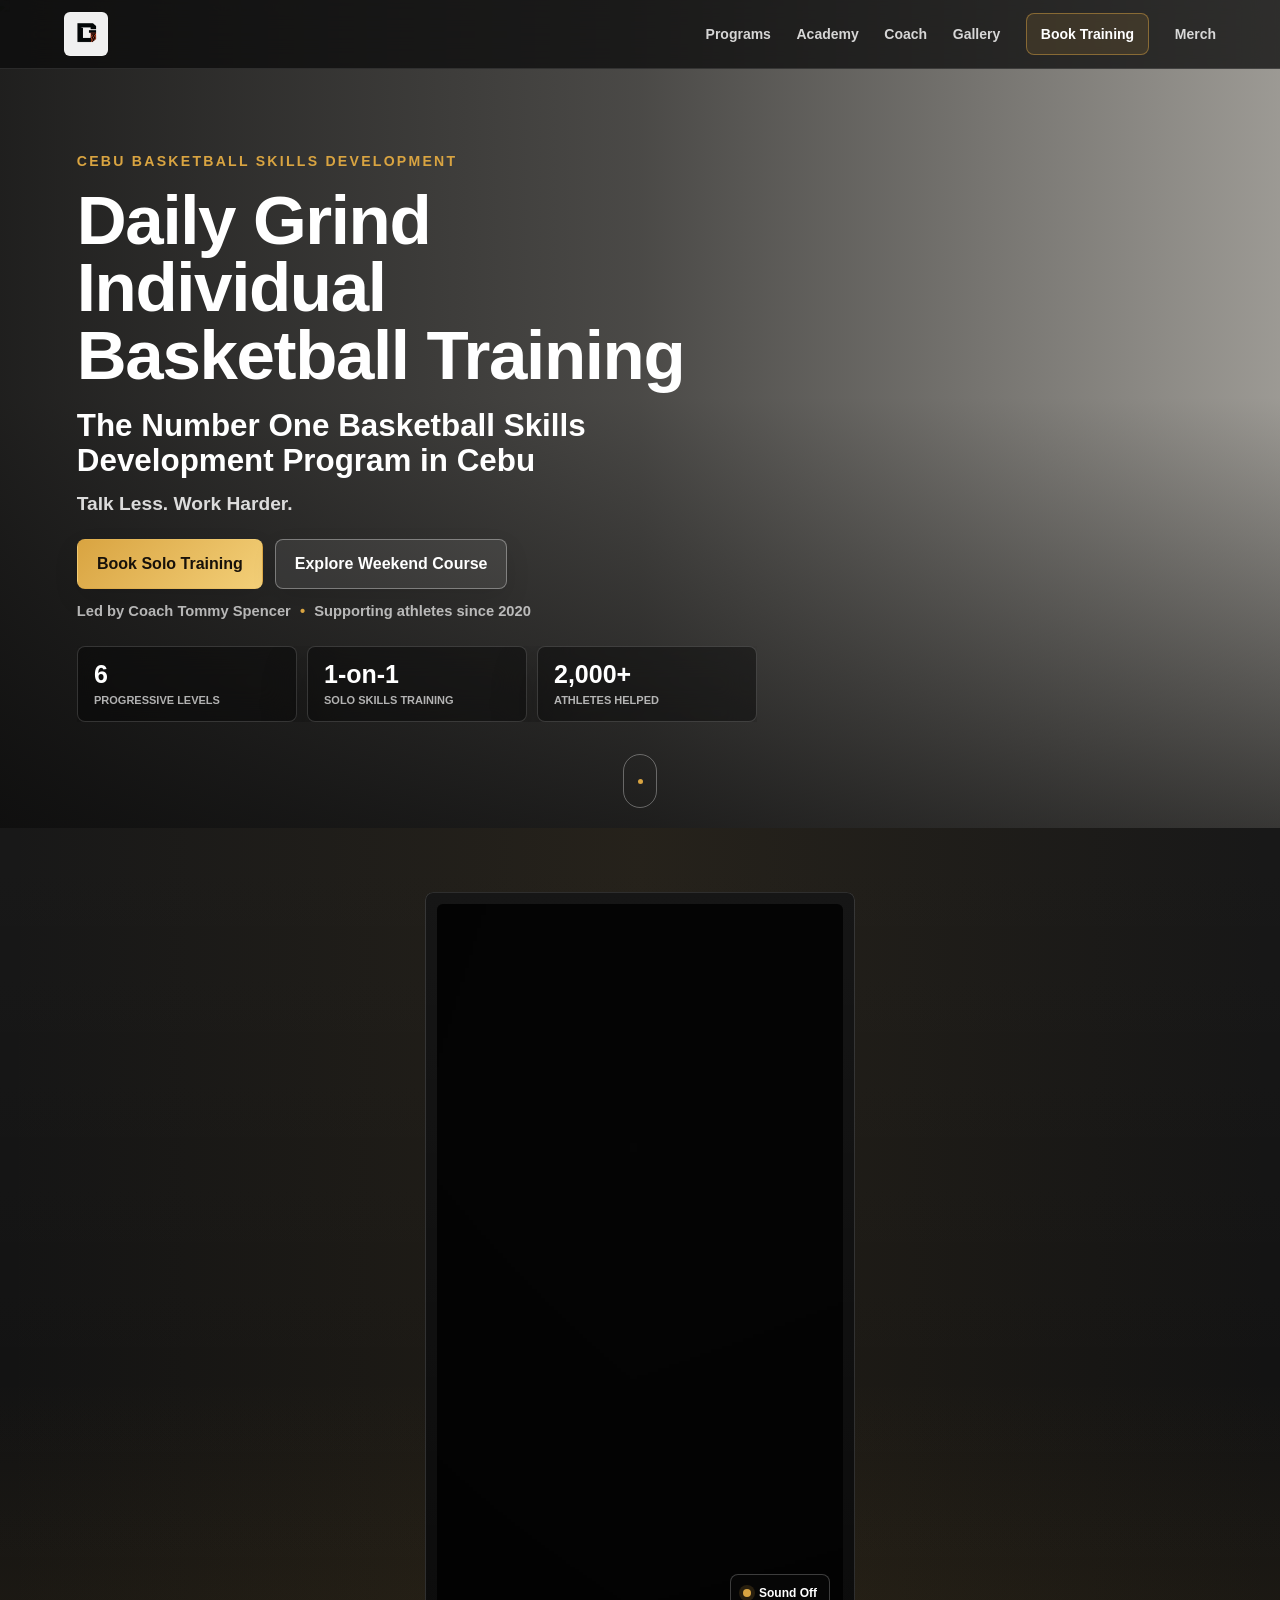
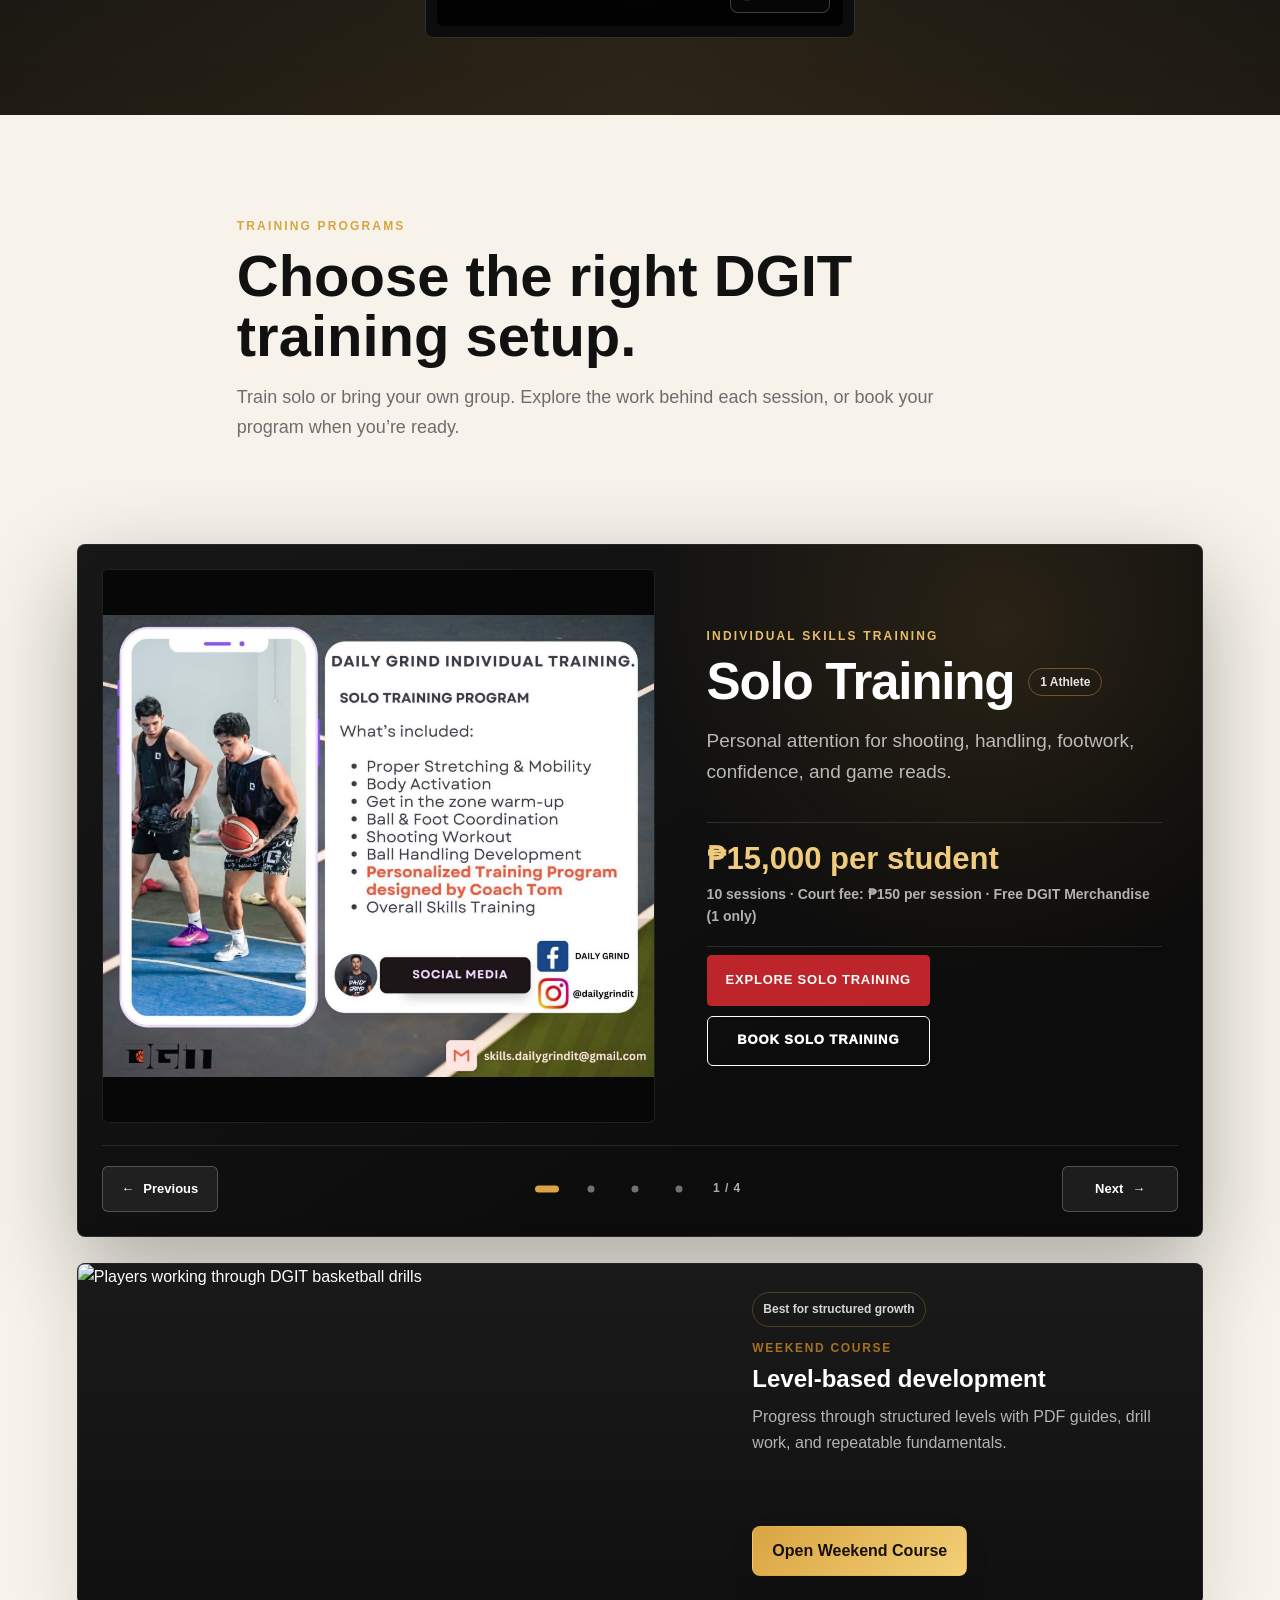
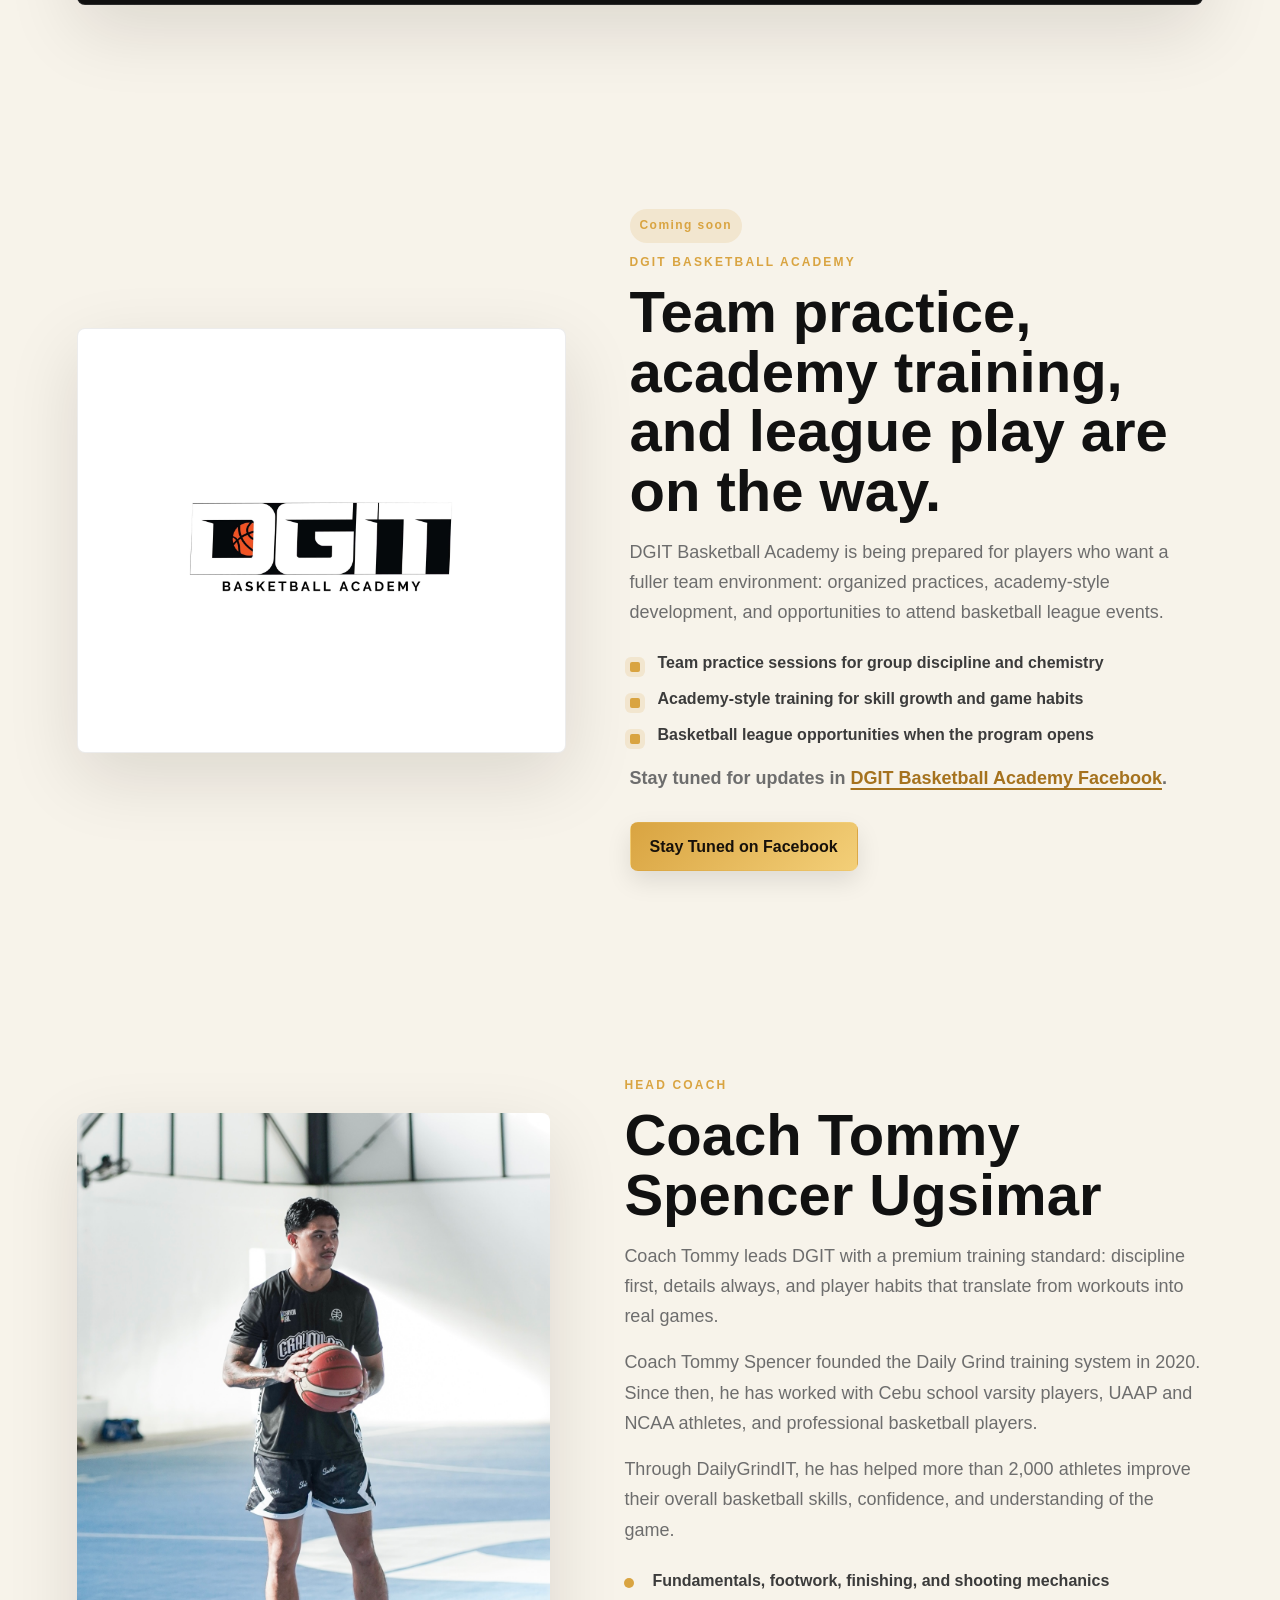
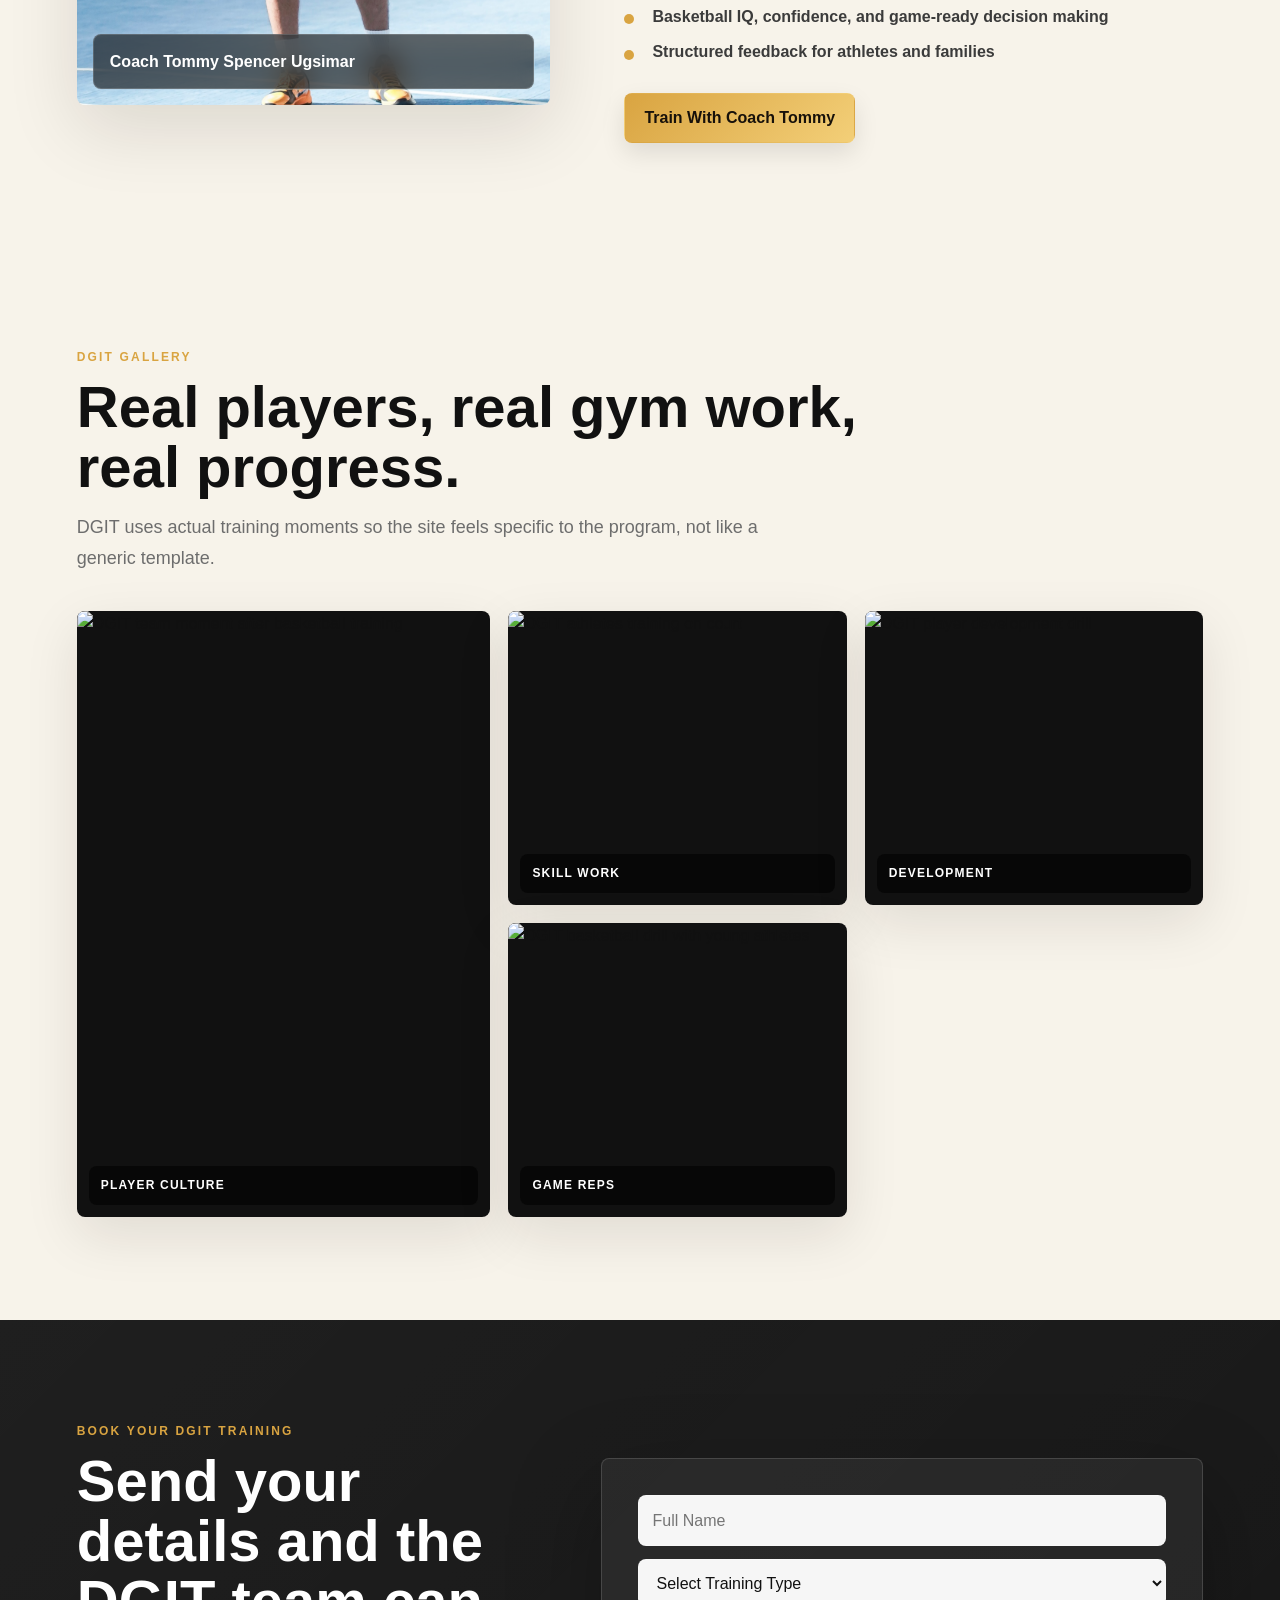
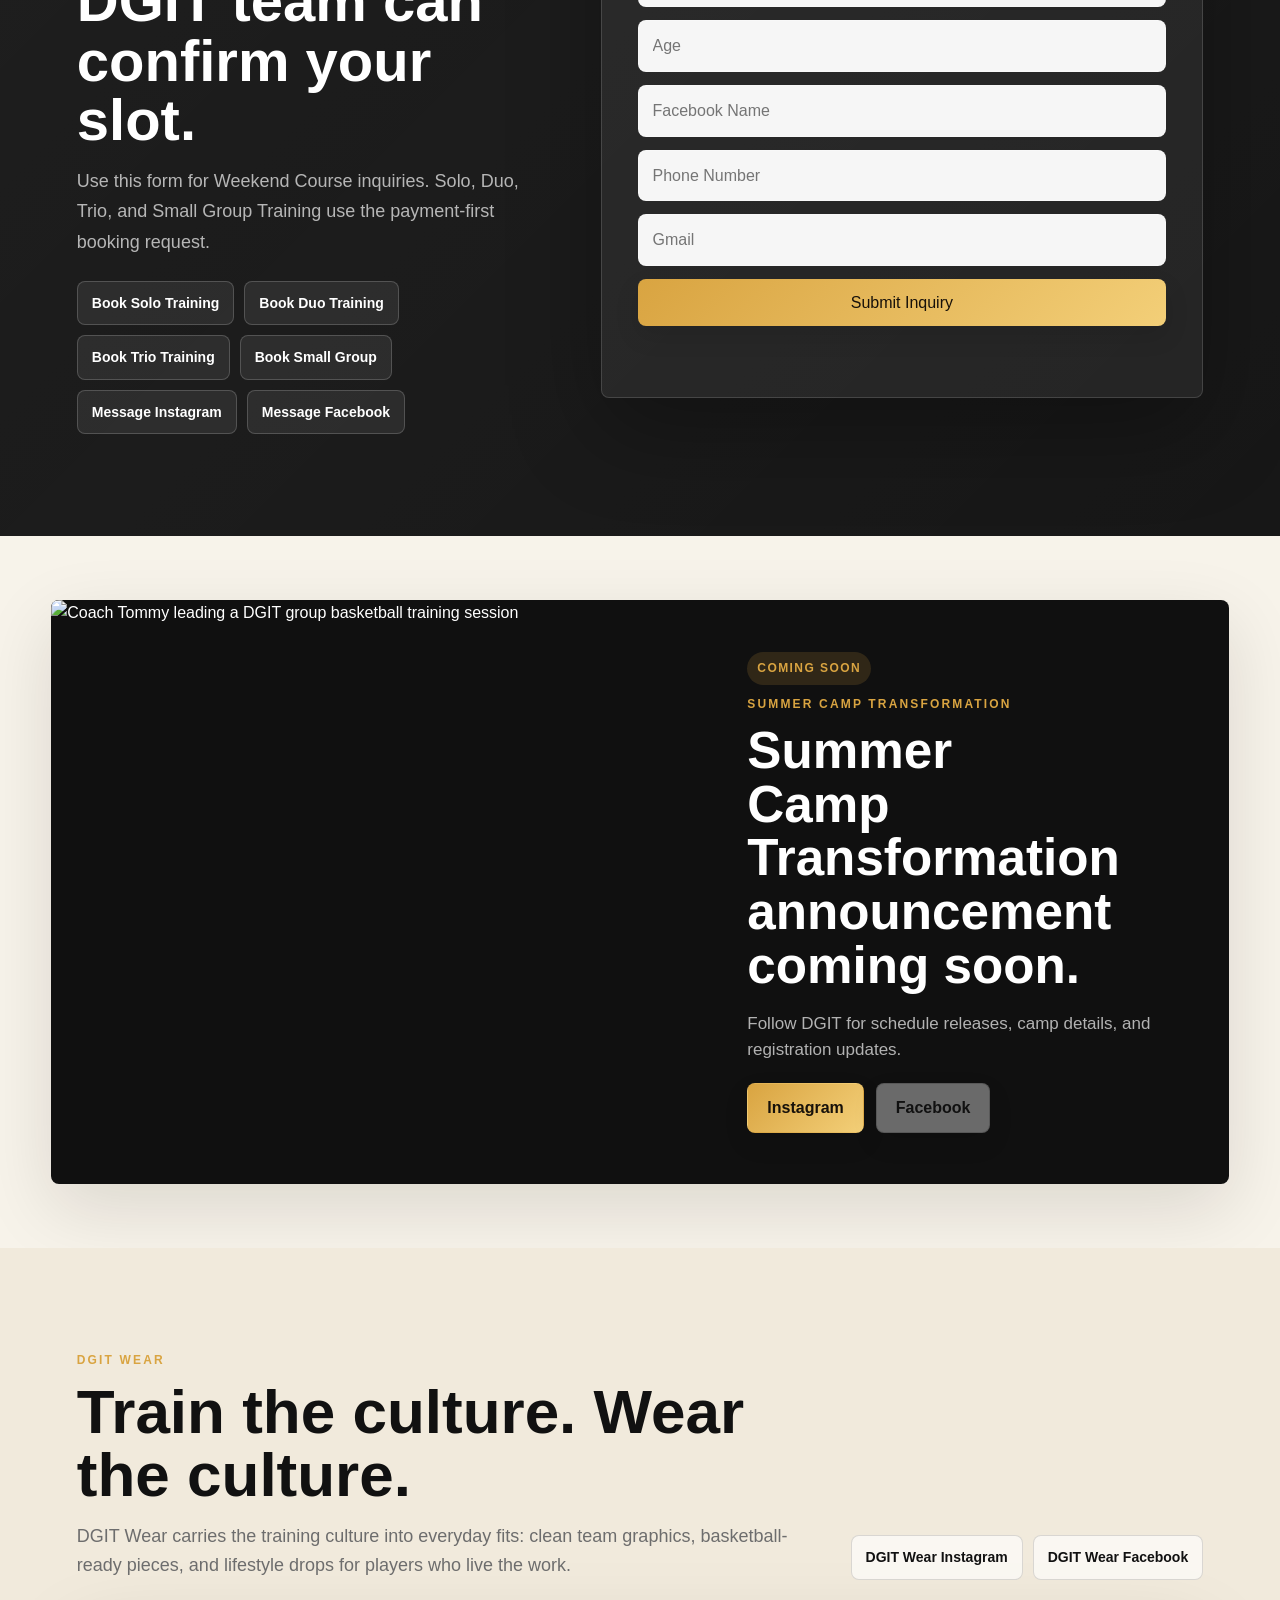
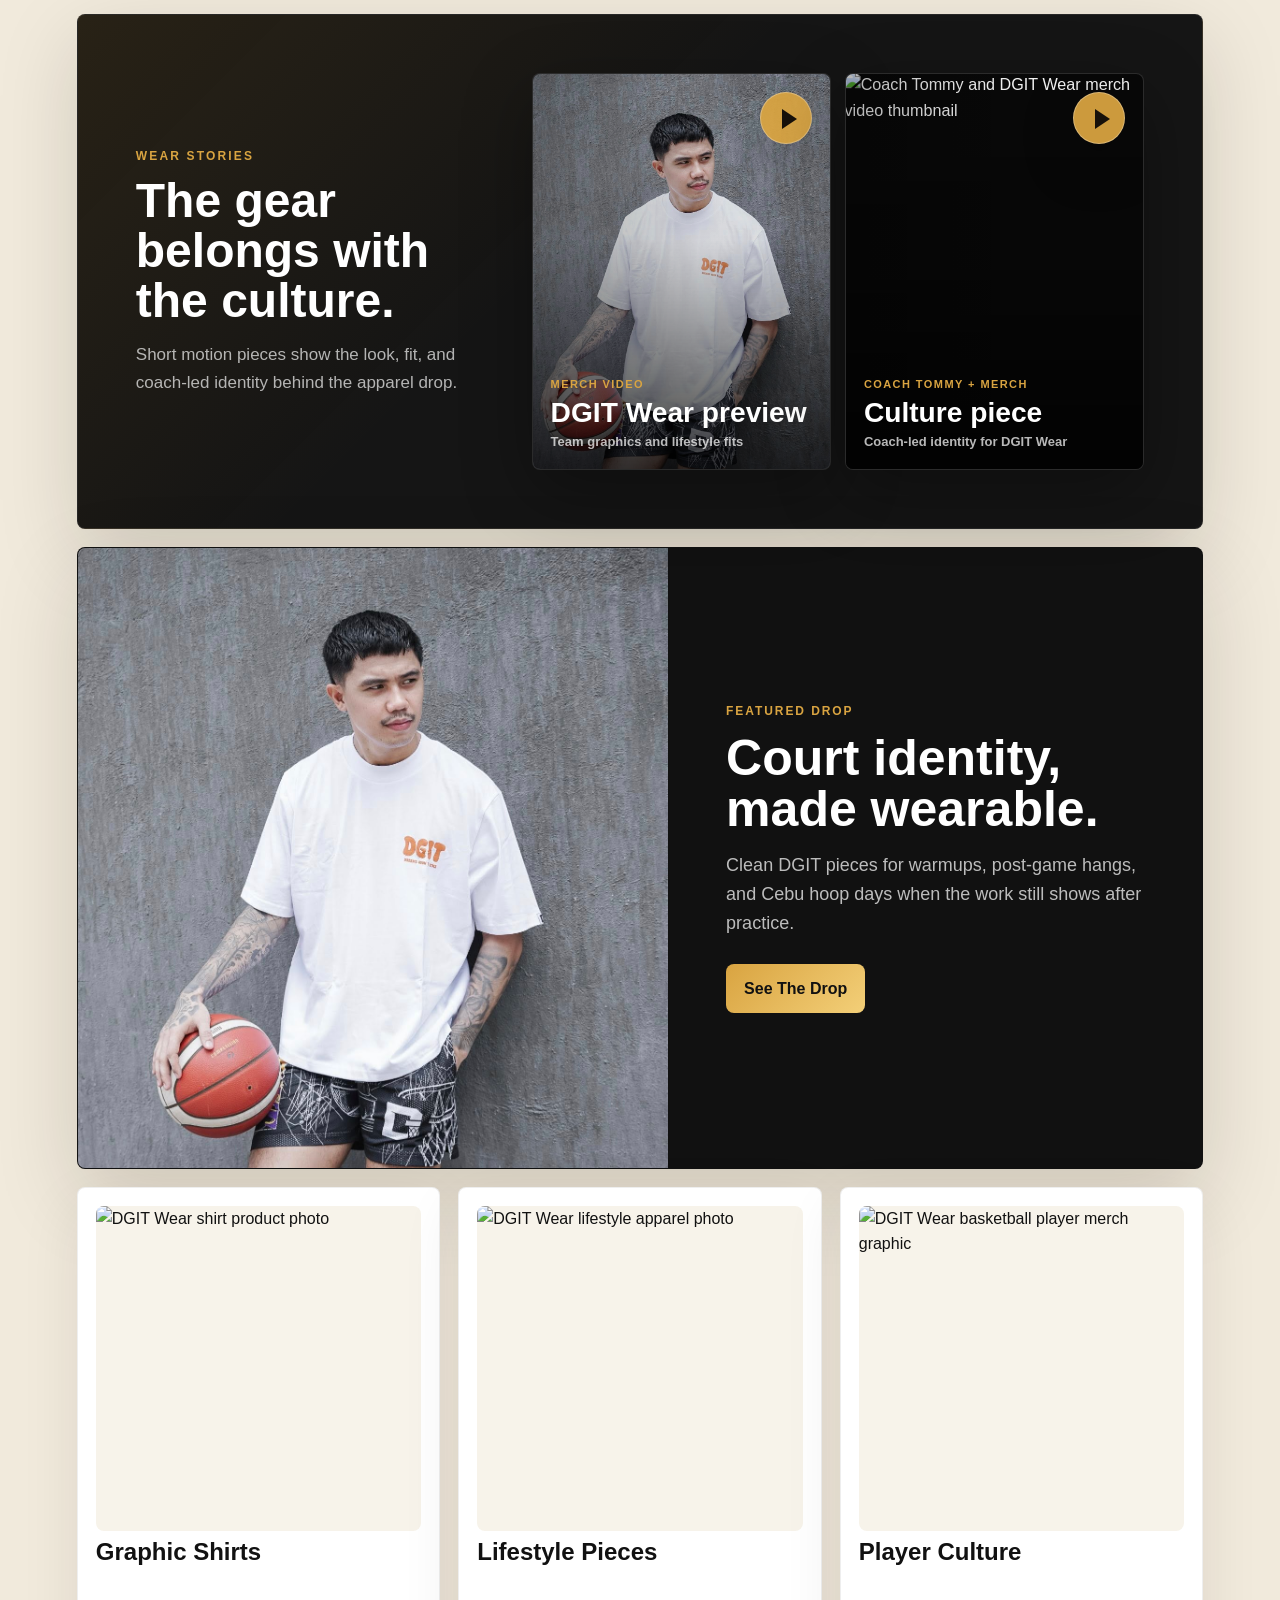
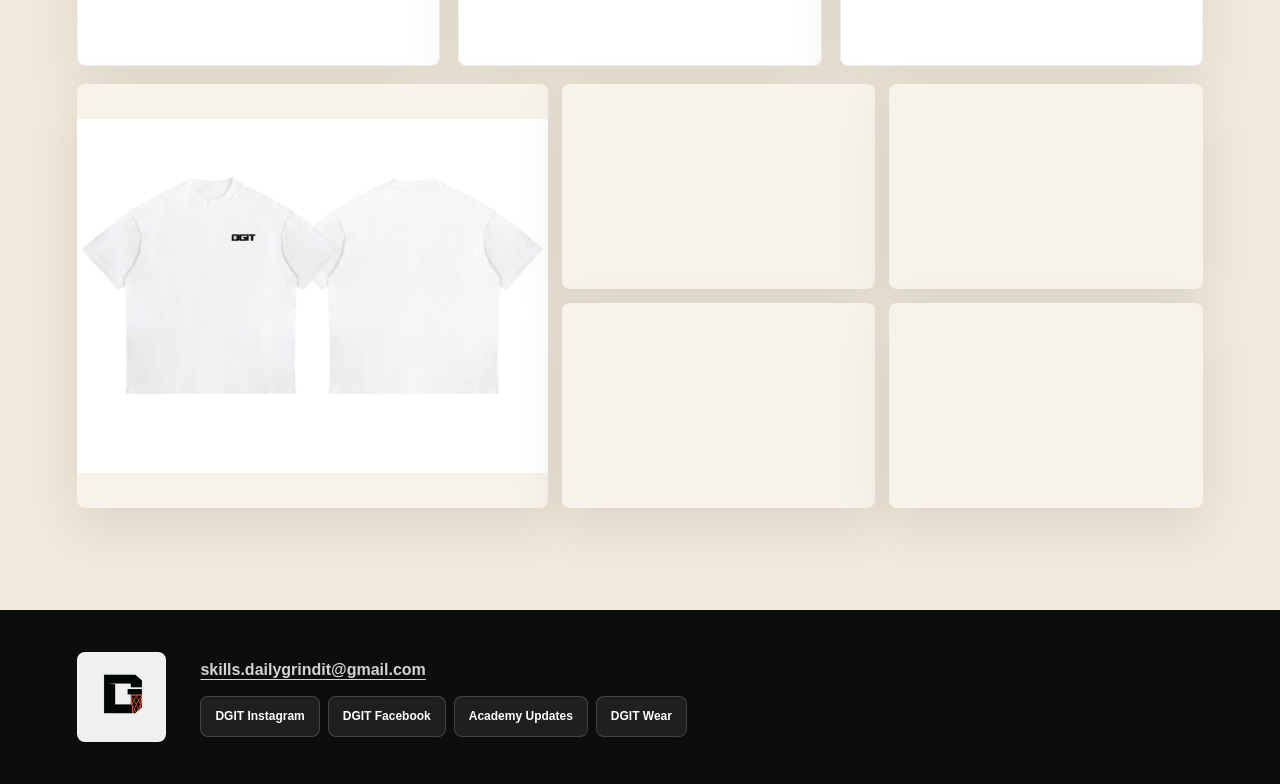
==== commit 52a82813: "feat: add interactive training program explore experience" ====
--- a/index.html
+++ b/index.html
@@ -54,6 +54,7 @@
       "areaServed": "Cebu, Philippines"
     }
   </script>
+  <link rel="stylesheet" href="assets/css/explore.css" />
 </head>
 
 <body>
@@ -155,7 +156,7 @@
       <div class="section-kicker">Training Programs</div>
       <h2>Choose the right DGIT training setup.</h2>
       <p>
-        Train solo or bring your own group. Each option below takes you directly to the correct booking path with your program selected.
+        Train solo or bring your own group. Explore the work behind each session, or book your program when you’re ready.
       </p>
     </section>
 
@@ -177,7 +178,10 @@
                 <strong>₱15,000 per student</strong>
                 <span>10 sessions · Court fee: ₱150 per session · Free DGIT Merchandise (1 only)</span>
               </div>
-              <a class="program-slide__cta" href="#solo-training-booking" data-solo-training-open data-training-type-intent="Solo Training">BOOK SOLO TRAINING</a>
+              <div class="program-slide__actions">
+                <button class="program-slide__explore" type="button" data-explore="solo" aria-haspopup="dialog">EXPLORE SOLO TRAINING</button>
+                <a class="program-slide__cta" href="#solo-training-booking" data-solo-training-open data-training-type-intent="Solo Training">BOOK SOLO TRAINING</a>
+              </div>
             </div>
           </article>
 
@@ -196,7 +200,10 @@
                 <strong>₱12,000 per student</strong>
                 <span>10 sessions · Court fee included · Free DGIT Wear merch</span>
               </div>
-              <a class="program-slide__cta" href="#solo-training-booking" data-solo-training-open data-training-type-intent="Duo Training">BOOK DUO TRAINING</a>
+              <div class="program-slide__actions">
+                <button class="program-slide__explore" type="button" data-explore="duo" aria-haspopup="dialog">EXPLORE DUO TRAINING</button>
+                <a class="program-slide__cta" href="#solo-training-booking" data-solo-training-open data-training-type-intent="Duo Training">BOOK DUO TRAINING</a>
+              </div>
             </div>
           </article>
 
@@ -215,7 +222,10 @@
                 <strong>₱10,500 per student</strong>
                 <span>10 sessions · Court fee included · Free DGIT Wear merch</span>
               </div>
-              <a class="program-slide__cta" href="#solo-training-booking" data-solo-training-open data-training-type-intent="Trio Training">BOOK TRIO TRAINING</a>
+              <div class="program-slide__actions">
+                <button class="program-slide__explore" type="button" data-explore="trio" aria-haspopup="dialog">EXPLORE TRIO TRAINING</button>
+                <a class="program-slide__cta" href="#solo-training-booking" data-solo-training-open data-training-type-intent="Trio Training">BOOK TRIO TRAINING</a>
+              </div>
             </div>
           </article>
 
@@ -234,7 +244,10 @@
                 <strong>₱9,500 per student</strong>
                 <span>10 sessions · Court fee included · Free DGIT Wear merch</span>
               </div>
-              <a class="program-slide__cta" href="#solo-training-booking" data-solo-training-open data-training-type-intent="Small Group Training">BOOK SMALL GROUP</a>
+              <div class="program-slide__actions">
+                <button class="program-slide__explore" type="button" data-explore="group" aria-haspopup="dialog">EXPLORE SMALL GROUP</button>
+                <a class="program-slide__cta" href="#solo-training-booking" data-solo-training-open data-training-type-intent="Small Group Training">BOOK SMALL GROUP</a>
+              </div>
             </div>
           </article>
         </div>
@@ -768,5 +781,6 @@
   </footer>
 
   <script src="assets/js/main.js"></script>
+  <script src="assets/js/explore.js"></script>
 </body>
 </html>
--- a/assets/css/explore.css
+++ b/assets/css/explore.css
@@ -0,0 +1,93 @@
+/* Local prototype. All experience styles are scoped to the new layer. */
+.program-slide__actions { display:grid; gap:10px; margin-top:8px; }
+.program-slide__explore { width:100%; padding:16px 18px; border:1px solid #bd252a; background:#bd252a; color:white; font:800 13px/1.3 Inter,Arial,sans-serif; letter-spacing:.06em; cursor:pointer; border-radius:4px; }
+.program-slide__actions .program-slide__cta { margin:0; background:transparent; color:inherit; border:1px solid currentColor; box-shadow:none; text-align:center; justify-content:center; }
+.explore { --red:#ed474d; width:calc(100% - 48px); max-width:1280px; height:calc(100dvh - 48px); max-height:none; margin:auto; padding:0; border:1px solid #444; background:#101010; color:#f8f6f2; overflow:hidden; opacity:1; transition:opacity .16s ease,transform .16s ease; }
+.explore::backdrop { background:rgba(0,0,0,.82); }
+.explore.is-leaving { opacity:0; transform:translateY(8px); }
+.explore__shell { height:100%; display:flex; flex-direction:column; }
+.explore__bar { flex:none; height:60px; padding:0 28px; display:flex; align-items:center; justify-content:space-between; border-bottom:1px solid #363636; background:#101010; font-size:10px; letter-spacing:.15em; }
+.explore__bar b { font-size:22px; font-style:italic; letter-spacing:-.07em; margin-right:14px; }
+.explore__close { display:flex; align-items:center; gap:18px; padding:8px; min-height:44px; border:0; background:none; color:#fff; font:700 10px Arial,sans-serif; letter-spacing:.1em; cursor:pointer; }
+.explore__close span { font-size:28px; font-weight:400; }
+.explore__scroll { overflow-y:auto; overflow-x:hidden; overscroll-behavior:contain; flex:1; min-height:0; }
+.explore__hero { min-height:620px; height:min(730px,83vh); position:relative; isolation:isolate; display:flex; flex-direction:column; justify-content:flex-end; overflow:hidden; padding:60px 6% 24px; }
+.explore__photo { position:absolute; z-index:-3; inset:0 0 0 auto; width:65%; height:100%; object-fit:cover; filter:saturate(.55); animation:explore-pan 18s ease-in-out infinite alternate; }
+.explore__hero::after { content:''; position:absolute; inset:0; z-index:-2; background:linear-gradient(90deg,#101010 5%,rgba(16,16,16,.9) 29%,rgba(16,16,16,.05) 85%),linear-gradient(0deg,#101010,transparent 45%); }
+.explore__lighting { position:absolute; width:75%; height:90%; left:-45%; top:10%; border-radius:50%; background:radial-gradient(ellipse,rgba(182,24,34,.26),transparent 68%); z-index:-1; animation:explore-light 12s ease-in-out infinite alternate; pointer-events:none; }
+.explore__court { position:absolute; right:-140px; top:70px; width:420px; height:420px; border:1px solid #ffffff25; border-radius:50%; z-index:-1; pointer-events:none; }
+.explore__court::after { content:''; position:absolute; inset:60px; border:1px solid #ffffff20; border-radius:50%; }
+.explore__eyebrow { font-size:11px; font-weight:800; letter-spacing:.13em; text-transform:uppercase; color:var(--red); margin:0 0 22px; }
+.explore__eyebrow span { color:#aaa; padding-left:20px; }
+.explore h2 { font-family:Impact,'Arial Narrow',Arial,sans-serif; font-size:clamp(52px,7.4vw,102px); line-height:.98; letter-spacing:-.025em; font-weight:900; margin:0; }
+.explore em { color:var(--red); font-style:normal; }
+.explore__intro { max-width:340px; font-size:16px; line-height:1.6; color:#ddd; margin-top:25px; }
+.explore__discover { display:inline-flex; align-items:center; gap:38px; min-height:48px; font-size:11px; font-weight:800; letter-spacing:.08em; margin:25px 0 35px; border-bottom:1px solid #888; }
+.explore__discover span { font-size:22px; }
+.explore__hero-copy { animation:explore-enter .6s ease-out both; }
+.explore__hero-foot { display:flex; justify-content:space-between; gap:15px; padding-top:18px; border-top:1px solid #ffffff30; text-transform:uppercase; letter-spacing:.1em; font-size:9px; }
+.explore__section { padding:64px 6%; }
+.explore h3 { font-size:clamp(30px,3.6vw,48px); line-height:1.08; letter-spacing:-.04em; font-weight:850; margin-bottom:24px; }
+.explore__story,.explore__work,.explore__program { display:grid; grid-template-columns:1fr 1fr; gap:7%; align-items:center; }
+.explore__story p:not(.explore__eyebrow),.explore__work p:not(.explore__eyebrow) { color:#aaa; font-size:15px; line-height:1.75; }
+.explore__story .explore__lead { color:#eee!important; font-size:19px!important; margin-bottom:20px; }
+.explore__work { background:#1a1a1a; border-block:1px solid #333; }
+.explore__drills details { border-bottom:1px solid #494949; }
+.explore__drills summary { display:flex; align-items:center; gap:18px; padding:22px 0; cursor:pointer; font-weight:700; list-style:none; }
+.explore__drills summary::-webkit-details-marker { display:none; }
+.explore__drills summary span { font-size:11px; color:var(--red); }
+.explore__drills summary b { margin-left:auto; font-size:22px; font-weight:400; }
+.explore__drills details[open] summary b { transform:rotate(45deg); }
+.explore__drills details p { padding:0 0 24px 32px; }
+.explore__fit ul { list-style:none; }
+.explore__fit li { padding:18px 0 18px 26px; border-bottom:1px solid #333; position:relative; font-size:16px; }
+.explore__fit li::before { content:'↗'; color:var(--red); position:absolute; left:0; }
+.explore__note { color:#aaa; font-size:13px; margin-top:24px; }
+.explore__graphic { padding:0; background:#202020; border:0; cursor:zoom-in; width:100%; }
+.explore__graphic img { width:100%; height:auto; }
+.explore figcaption { display:flex; justify-content:space-between; gap:12px; font-size:9px; letter-spacing:.08em; padding-top:14px; }
+.explore figcaption span { color:#aaa; }
+.explore__finish { background:#be252c; text-align:center; position:relative; }
+.explore__finish .explore__eyebrow { color:#fff; }
+.explore__finish h3 { font-family:Impact,'Arial Narrow',Arial,sans-serif; font-size:clamp(36px,5vw,66px); letter-spacing:-.015em; }
+.explore__book { display:inline-flex; align-items:center; justify-content:center; gap:35px; padding:20px 26px; background:#fff; color:#151515; font:800 12px Arial,sans-serif; border:0; cursor:pointer; min-height:56px; }
+.explore__finish>p:last-child { max-width:420px; margin:20px auto 0; font-size:12px; color:#fff; }
+.explore :focus-visible { outline:3px solid #fff; outline-offset:4px; }
+.explore__book:focus-visible { outline-color:#111; }
+@keyframes explore-pan { to { transform:scale(1.045) translateY(-.5%); } }
+@keyframes explore-light { to { transform:translateX(20%) translateY(-8%); opacity:.5; } }
+@keyframes explore-enter { from { opacity:0; transform:translateY(15px); } to { opacity:1; transform:none; } }
+@media (min-width:1000px) { .explore[data-program='duo'] .explore__program { grid-template-columns:1fr 1.15fr; } .explore[data-program='trio'] .explore__story { grid-template-columns:1.2fr 1fr; } }
+@media (max-width:700px) {
+ .explore { width:100%; height:100dvh; border:0; max-width:none; }
+ .explore__bar { padding:0 16px; height:56px; }
+ .explore__hero { min-height:610px; height:auto; padding:210px 22px 20px; }
+ .explore__photo { width:100%; height:65%; object-position:center 38%!important; }
+ .explore__hero::after { background:linear-gradient(0deg,#101010 10%,rgba(16,16,16,.88) 43%,rgba(16,16,16,.08) 100%); }
+ .explore h2 { font-size:clamp(45px,11.9vw,77px); }
+ .explore__eyebrow { font-size:10px; margin-bottom:16px; }
+ .explore__intro { font-size:15px; max-width:300px; margin-top:20px; }
+ .explore__discover { margin:15px 0 25px; }
+ .explore__hero-foot { font-size:8px; letter-spacing:.04em; }
+ .explore__hero-foot span:last-child { max-width:90px; text-align:right; }
+ .explore__section { padding:42px 22px; }
+ .explore__story,.explore__work,.explore__program { grid-template-columns:1fr; gap:22px; }
+ .explore h3 { font-size:34px; margin-bottom:12px; }
+ .explore__story .explore__lead { font-size:17px!important; }
+ .explore__fit li { font-size:15px; }
+ .explore__program { gap:36px; }
+ .explore__finish h3 { font-size:38px; }
+ .explore__book { width:100%; padding:18px 12px; gap:15px; }
+ .explore__court { width:290px; height:290px; top:25px; }
+}
+@media (prefers-reduced-motion:reduce) {
+ .explore,.explore *, .explore *::before,.explore *::after { animation:none!important; transition:none!important; scroll-behavior:auto!important; }
+}
+.explore__drills summary b { flex:0 0 28px; text-align:center; line-height:28px; }
+.explore[data-program='duo'] h2, .explore[data-program='group'] h2 { font-size:clamp(48px,6.2vw,84px); }
+@media(max-width:700px) { .explore[data-program='duo'] h2,.explore[data-program='group'] h2 { font-size:clamp(38px,10.4vw,65px); } }
+.explore__drills details[open] summary b { transform:none; font-size:0; }
+.explore__drills details[open] summary b::after { content:'−'; font-size:22px; }
+@media(max-width:700px) {
+ .explore__photo { -webkit-mask-image:linear-gradient(#000 65%,transparent); mask-image:linear-gradient(#000 65%,transparent); }
+}
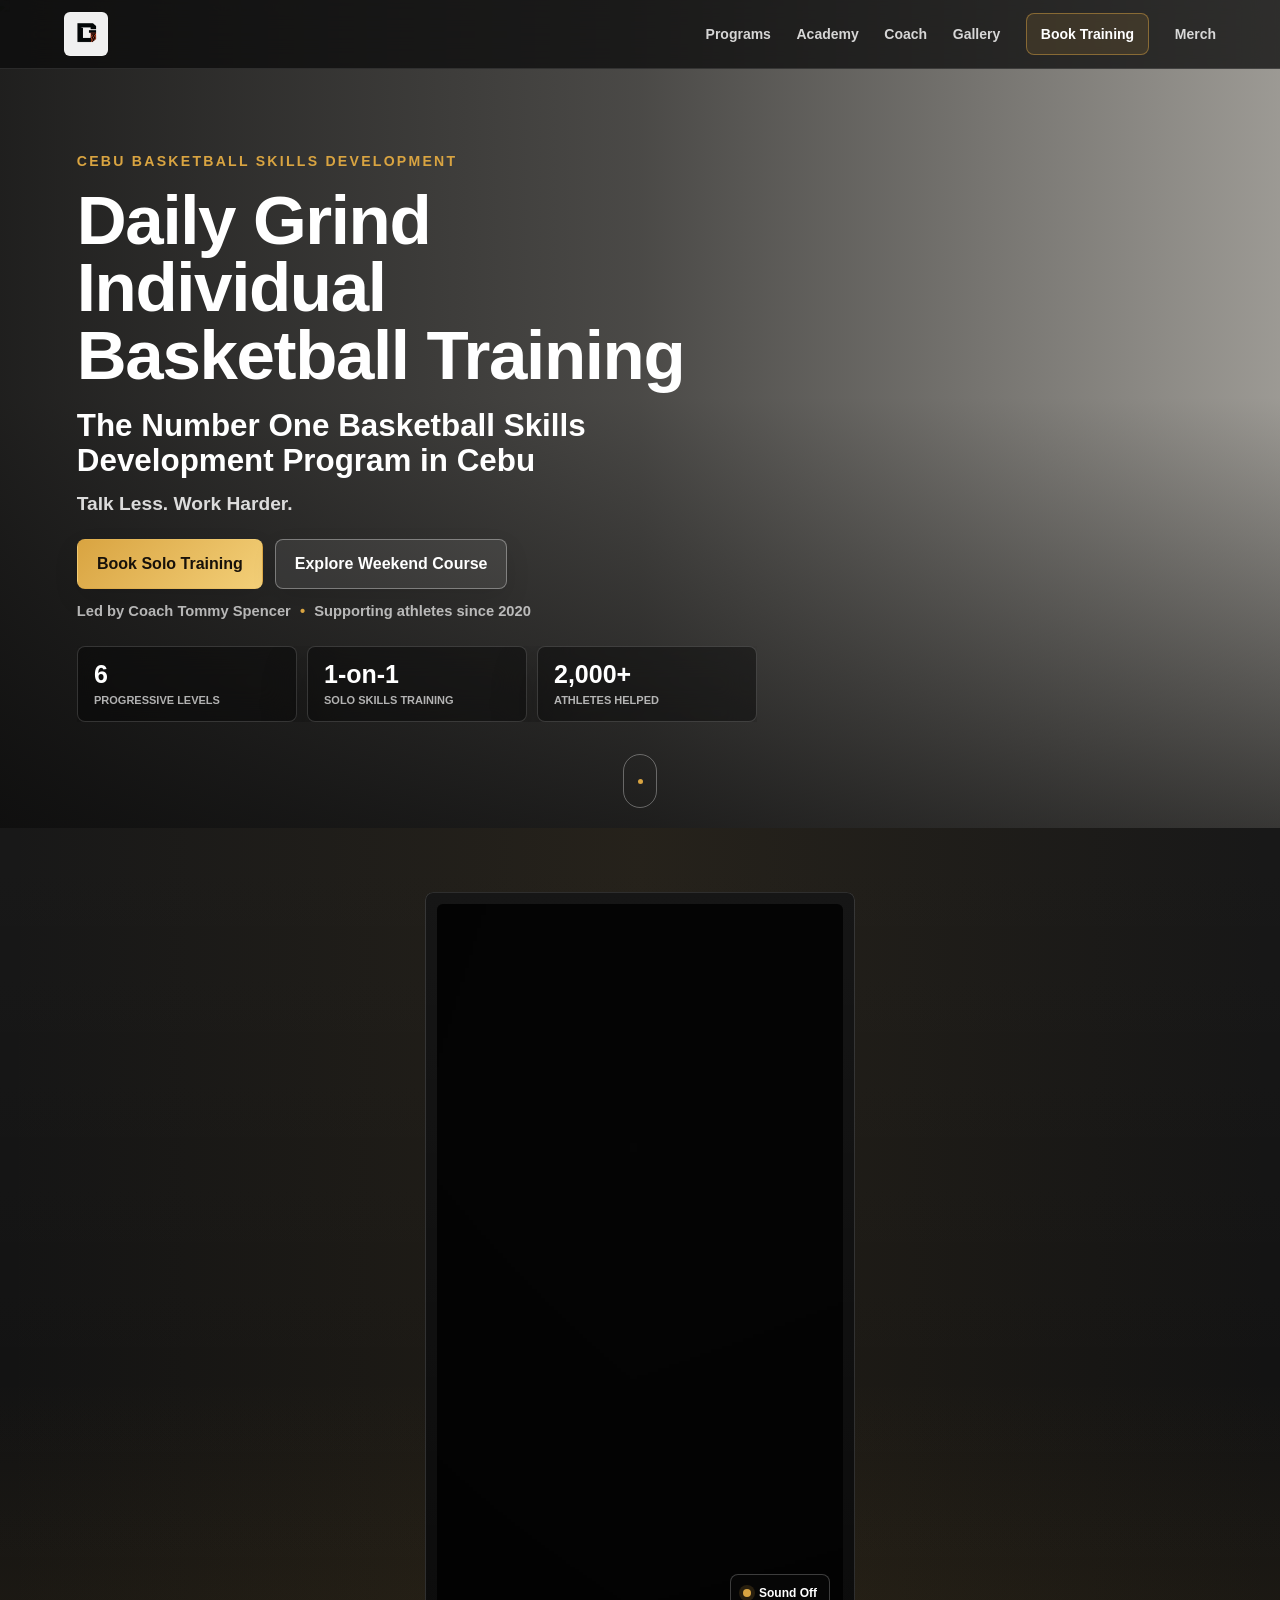
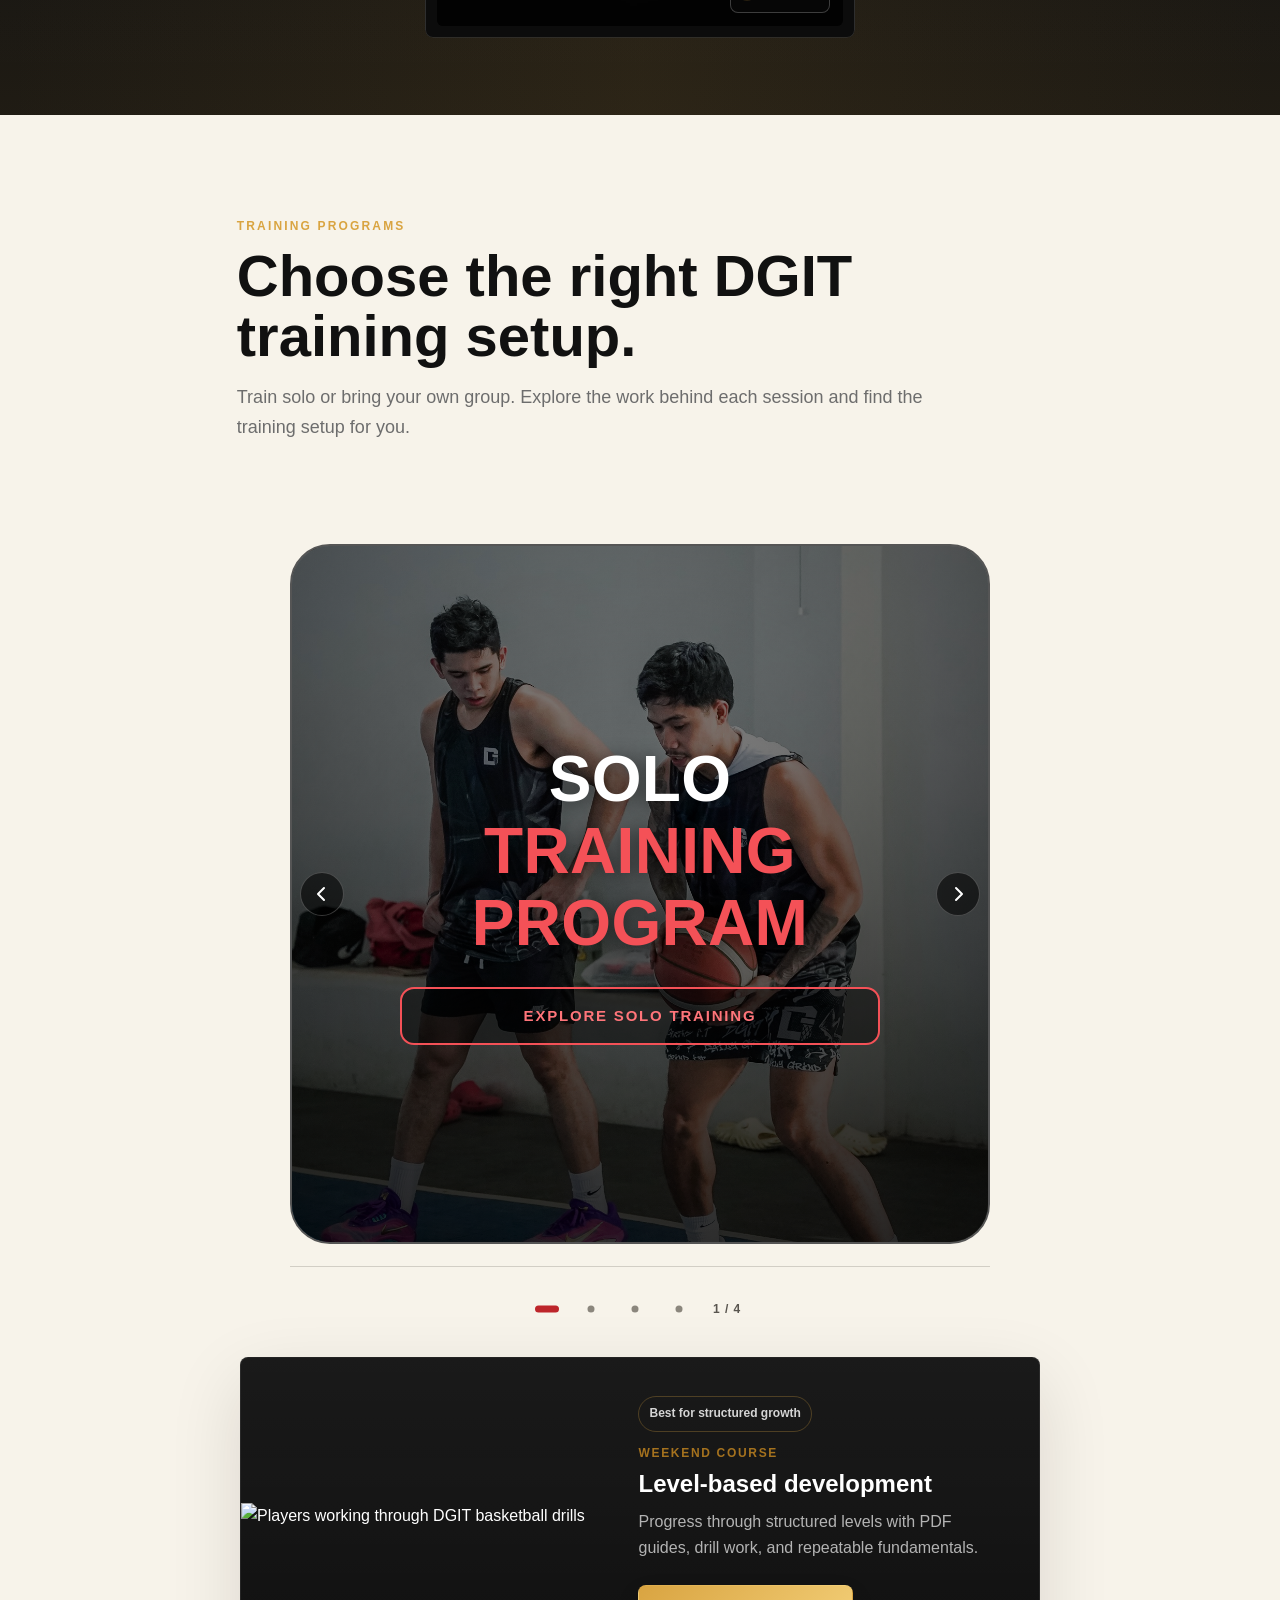
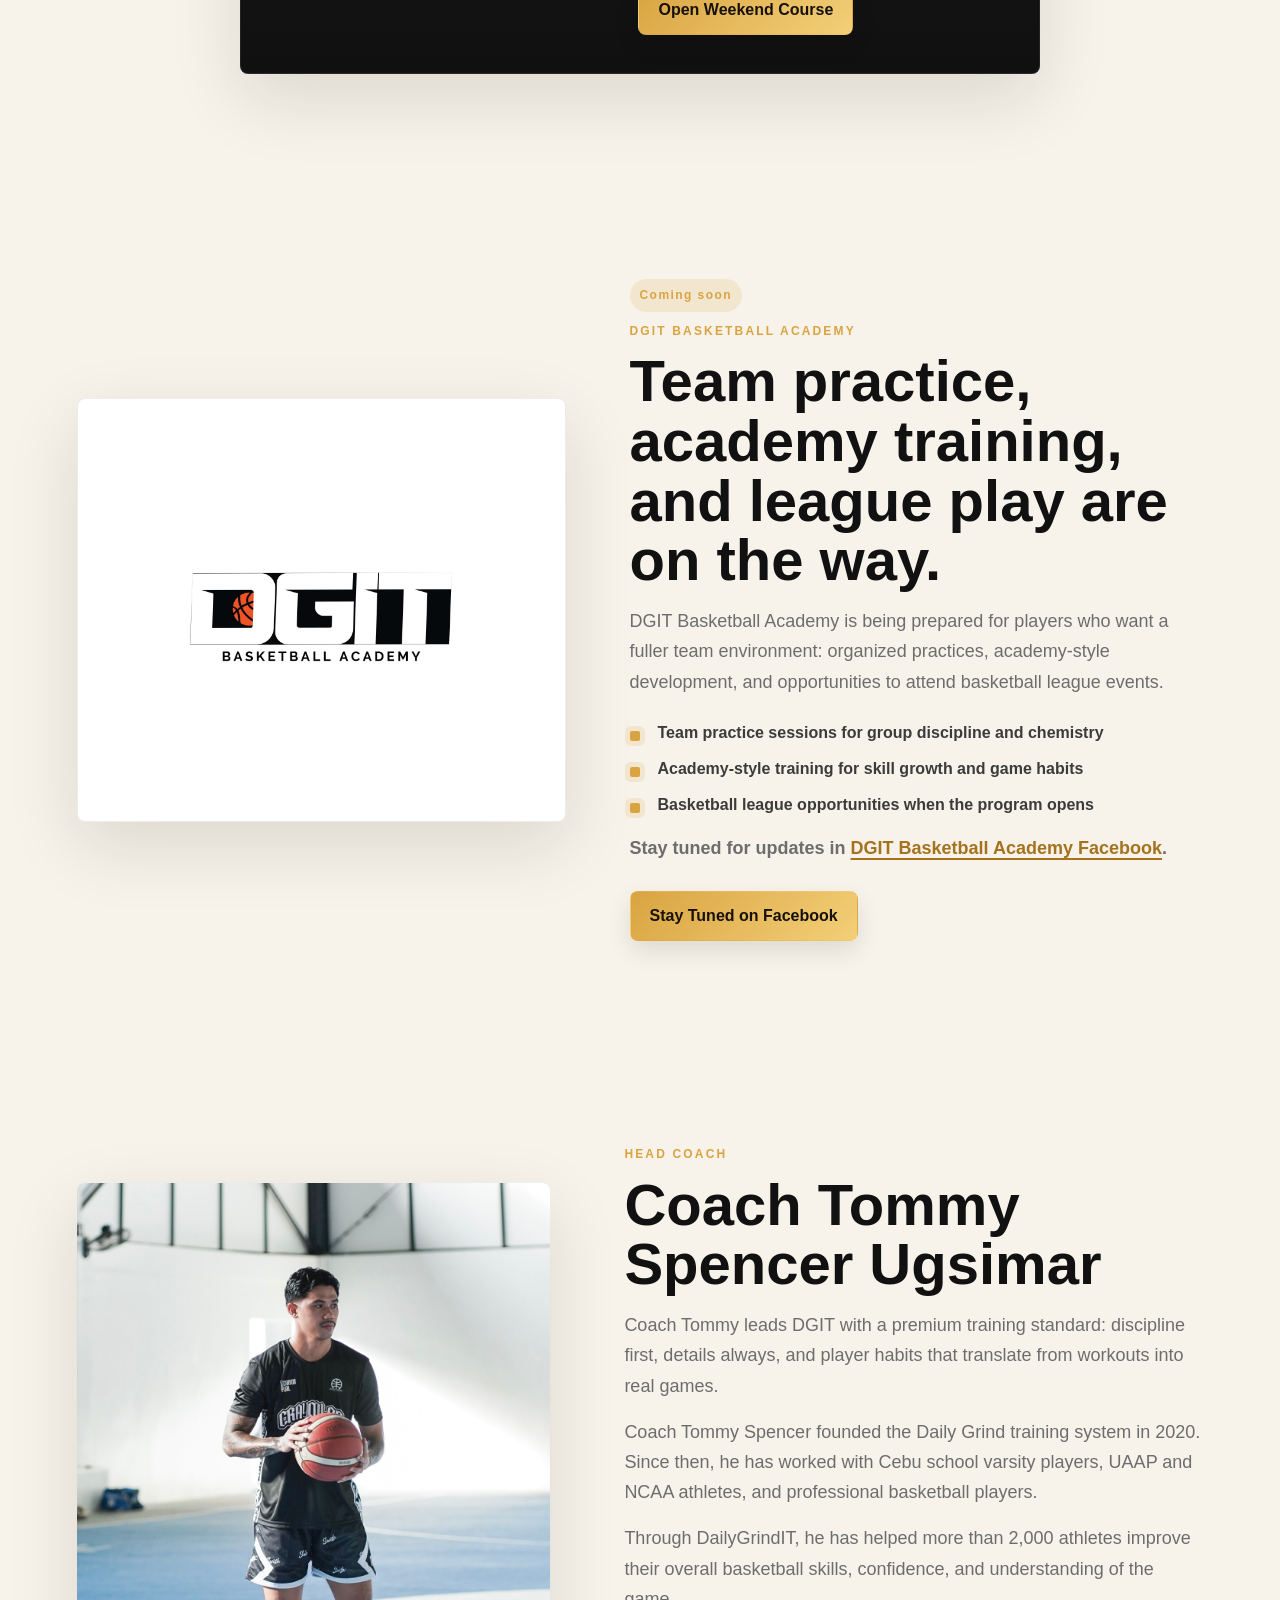
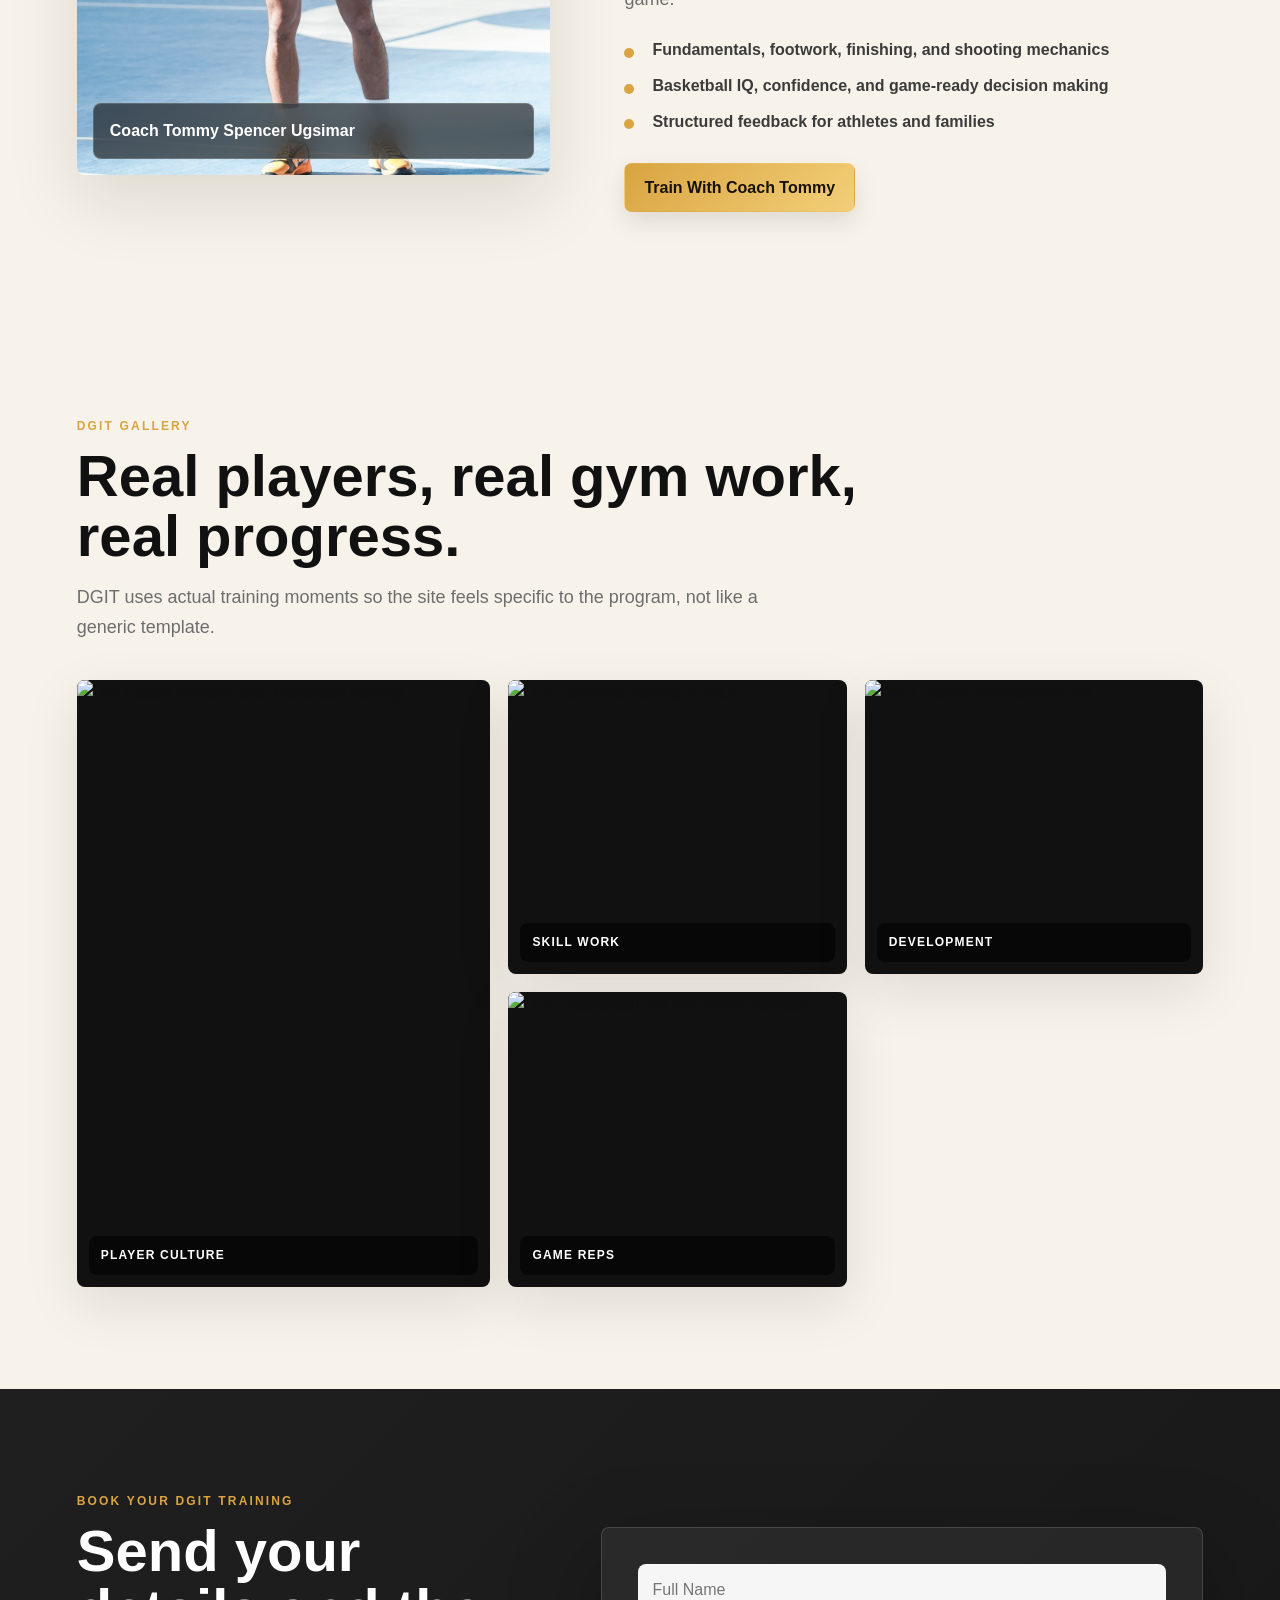
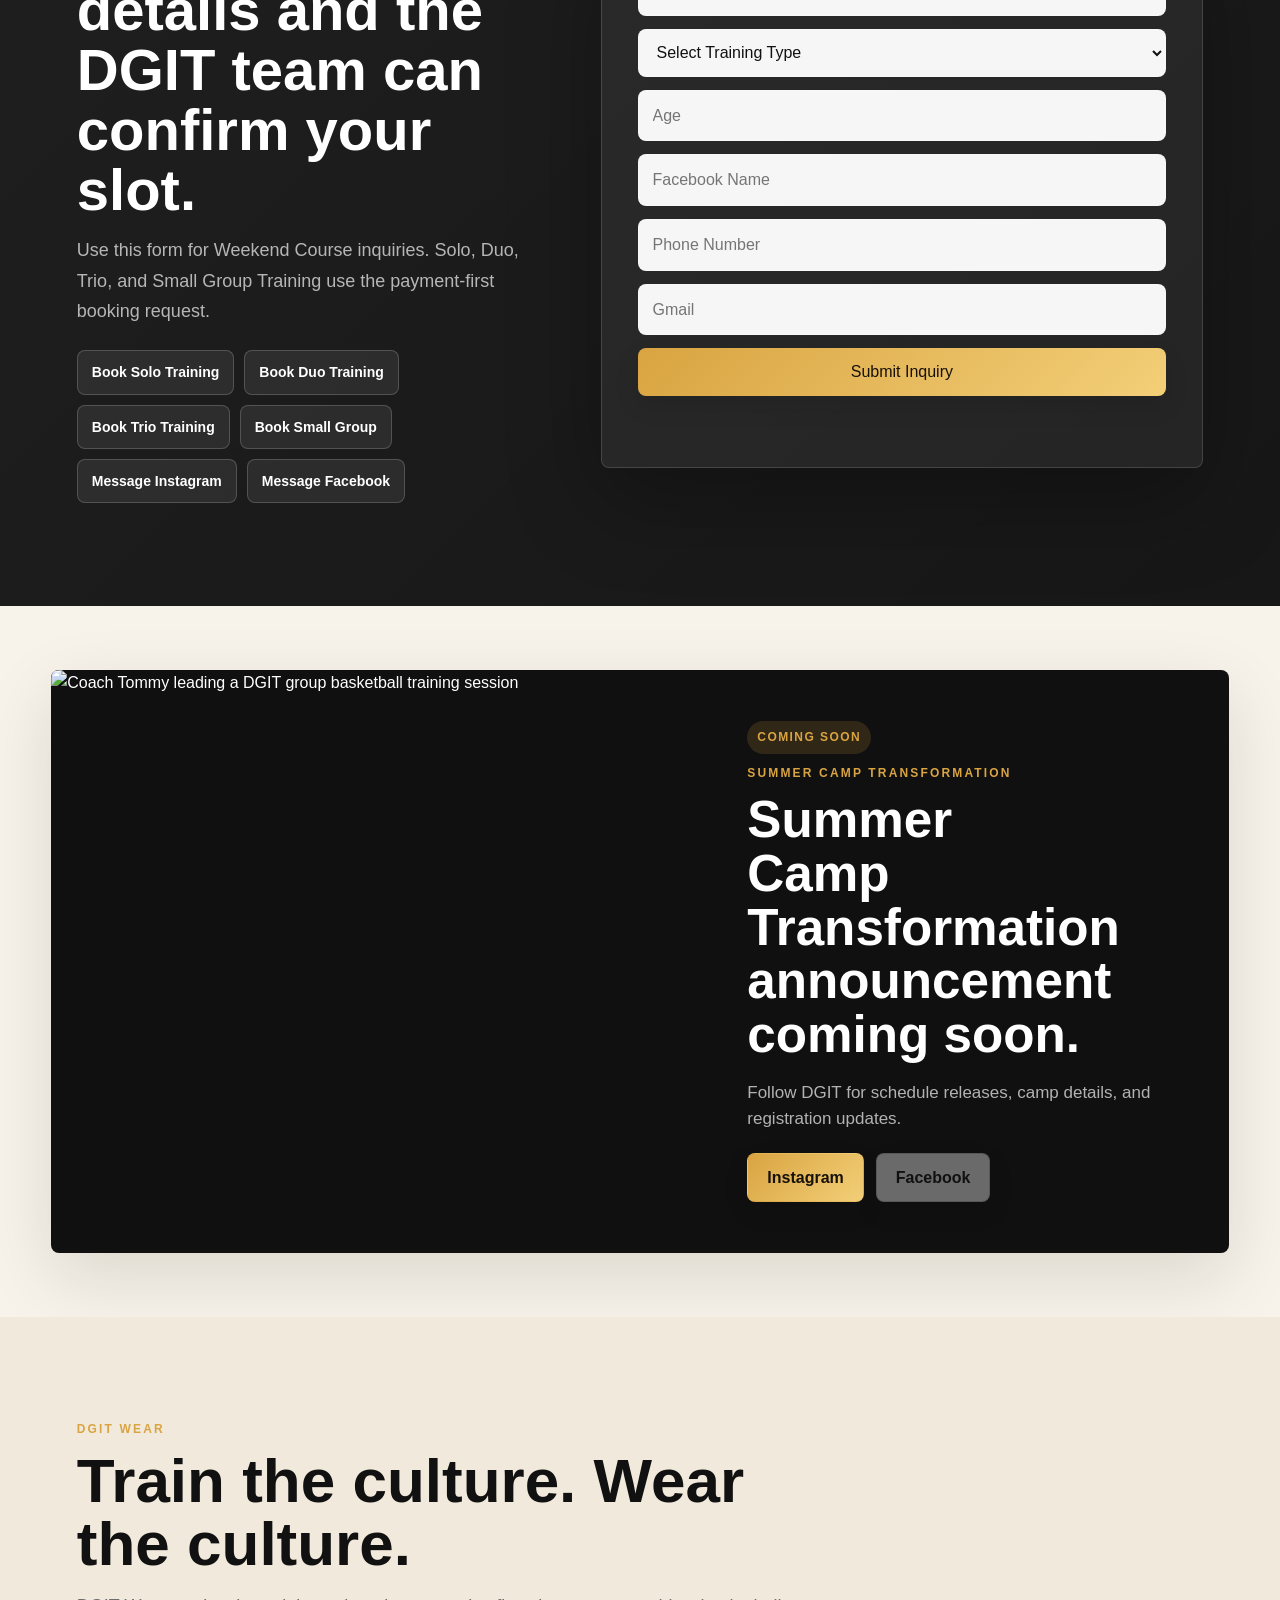
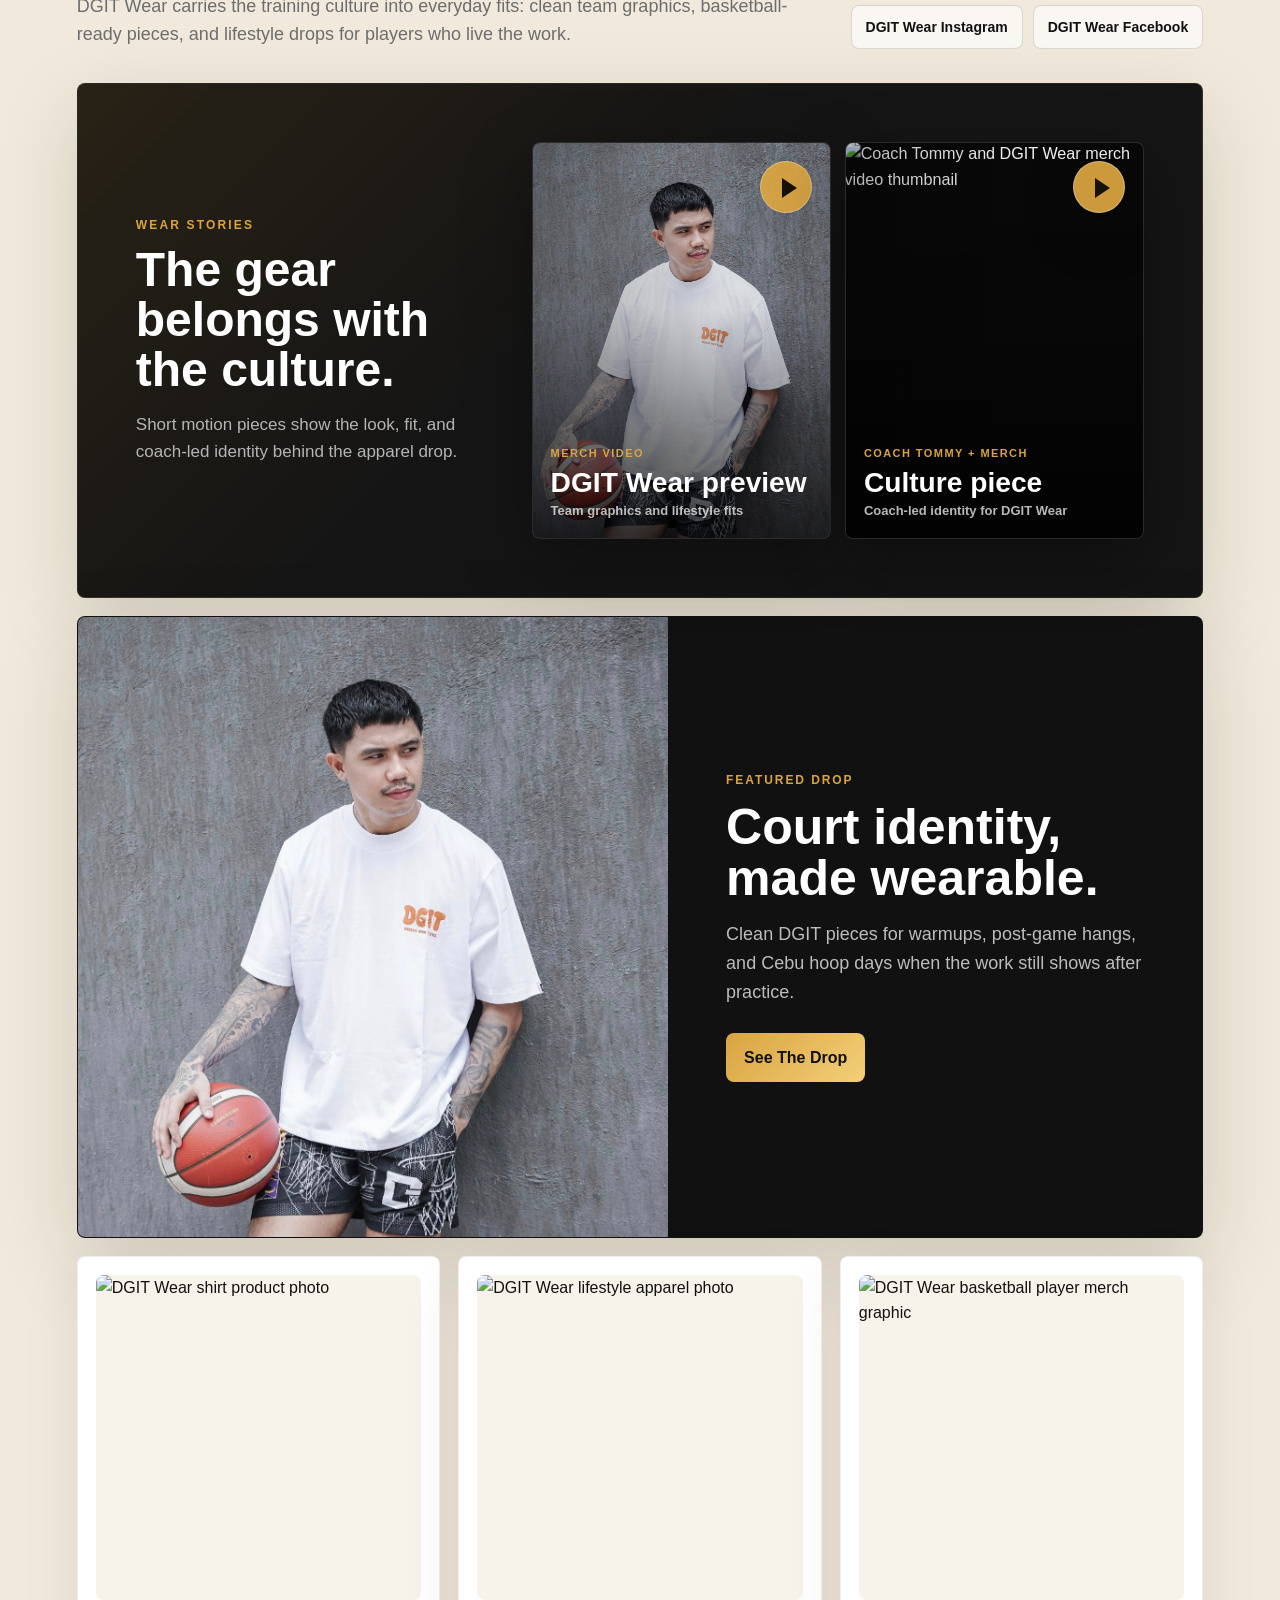
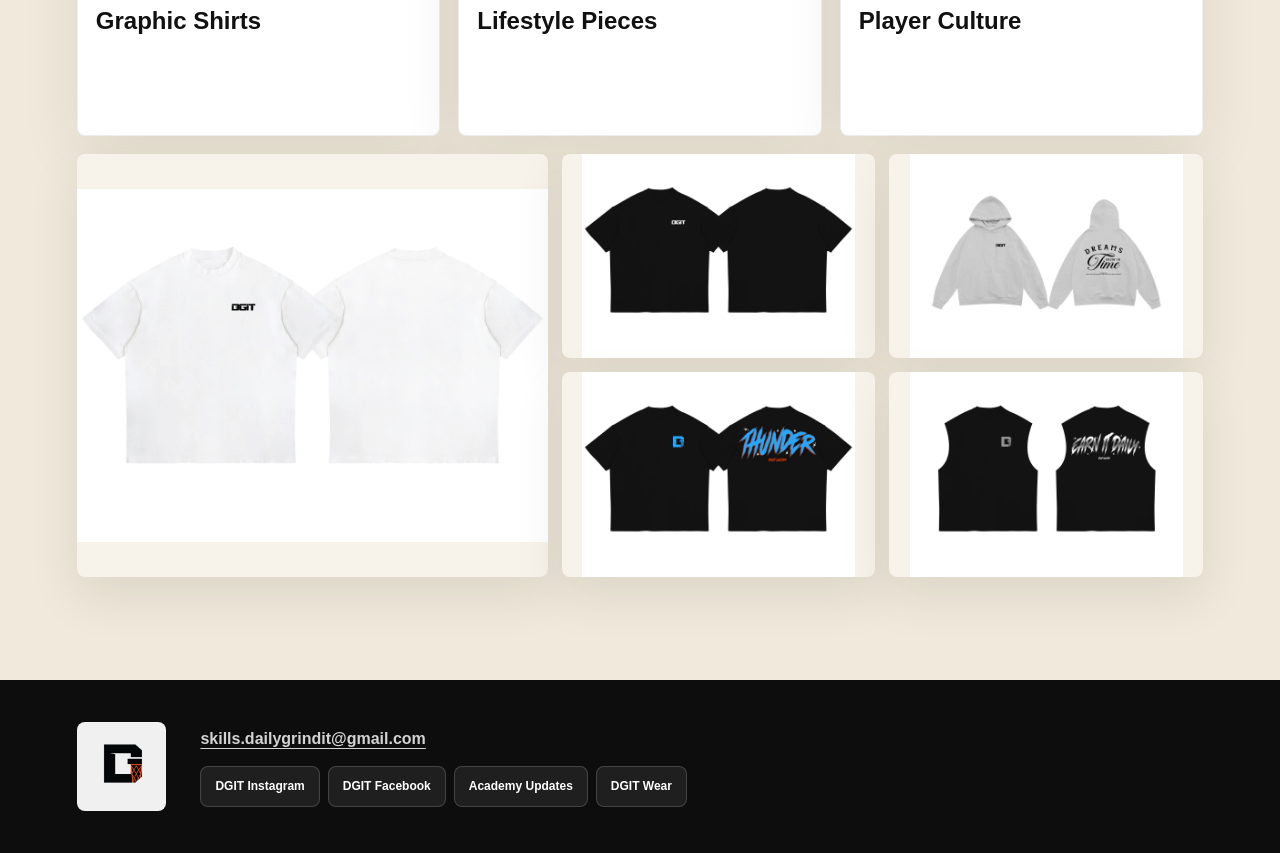
==== commit f9e31c23: "feat: checkpoint approved DailyGrindIT V2 training experience" ====
--- a/index.html
+++ b/index.html
@@ -54,7 +54,7 @@
       "areaServed": "Cebu, Philippines"
     }
   </script>
-  <link rel="stylesheet" href="assets/css/explore.css" />
+  <link rel="stylesheet" href="assets/css/explore.css?v=20261011-solo-booking-3" />
 </head>
 
 <body>
@@ -156,7 +156,7 @@
       <div class="section-kicker">Training Programs</div>
       <h2>Choose the right DGIT training setup.</h2>
       <p>
-        Train solo or bring your own group. Explore the work behind each session, or book your program when you’re ready.
+        Train solo or bring your own group. Explore the work behind each session and find the training setup for you.
       </p>
     </section>
 
@@ -164,99 +164,45 @@
       <div class="program-carousel" data-program-carousel role="region" aria-roledescription="carousel" aria-label="DGIT Training Programs" tabindex="0">
         <div class="program-carousel__viewport" data-program-viewport aria-live="polite">
           <article class="program-slide is-active" data-program-slide data-program-name="Solo Training" role="group" aria-roledescription="slide" aria-label="1 of 4: Solo Training" aria-hidden="false">
-            <button class="program-slide__image-button" type="button" data-lightbox data-caption="Solo Training program overview and inclusions" aria-label="View Solo Training program full size">
-              <img src="assets/images/solo_trainingprogram1.1.jfif" alt="Solo Training program overview and inclusions" width="2048" height="1716" loading="lazy" decoding="async" />
-            </button>
+            <img class="program-slide__cover" src="assets/images/dsc07748.jpeg" alt="Coach Tom demonstrating footwork beside a DGIT athlete" style="object-position:center 46%" loading="lazy" decoding="async" />
             <div class="program-slide__content">
-              <p class="section-kicker">Individual Skills Training</p>
-              <div class="program-slide__heading">
-                <h3>Solo Training</h3>
-                <em>1 Athlete</em>
-              </div>
-              <p>Personal attention for shooting, handling, footwork, confidence, and game reads.</p>
-              <div class="program-slide__package">
-                <strong>₱15,000 per student</strong>
-                <span>10 sessions · Court fee: ₱150 per session · Free DGIT Merchandise (1 only)</span>
-              </div>
-              <div class="program-slide__actions">
-                <button class="program-slide__explore" type="button" data-explore="solo" aria-haspopup="dialog">EXPLORE SOLO TRAINING</button>
-                <a class="program-slide__cta" href="#solo-training-booking" data-solo-training-open data-training-type-intent="Solo Training">BOOK SOLO TRAINING</a>
-              </div>
+              <h3><span>SOLO</span> <span>TRAINING PROGRAM</span></h3>
+              <button class="program-slide__explore" type="button" data-explore="solo" aria-haspopup="dialog">EXPLORE SOLO TRAINING</button>
             </div>
           </article>
 
           <article class="program-slide" data-program-slide data-program-name="Duo Training" role="group" aria-roledescription="slide" aria-label="2 of 4: Duo Training" aria-hidden="true" hidden>
-            <button class="program-slide__image-button" type="button" data-lightbox data-caption="DGIT Duo Basketball Training program" aria-label="View DGIT Duo Basketball Training program full size">
-              <img src="assets/images/dgit_duotraining.jfif" alt="DGIT Duo Basketball Training program" width="2048" height="2048" loading="lazy" decoding="async" />
-            </button>
+            <img class="program-slide__cover" src="assets/images/dsc08075.jpeg" alt="DGIT basketball skill work against defensive pressure" style="object-position:center 44%" loading="lazy" decoding="async" />
             <div class="program-slide__content">
-              <p class="section-kicker">Train Together</p>
-              <div class="program-slide__heading">
-                <h3>Duo Training</h3>
-                <em>2 Athletes</em>
-              </div>
-              <p>Train as a pair while Coach Tommy tailors the work to each athlete's needs and goals.</p>
-              <div class="program-slide__package">
-                <strong>₱12,000 per student</strong>
-                <span>10 sessions · Court fee included · Free DGIT Wear merch</span>
-              </div>
-              <div class="program-slide__actions">
-                <button class="program-slide__explore" type="button" data-explore="duo" aria-haspopup="dialog">EXPLORE DUO TRAINING</button>
-                <a class="program-slide__cta" href="#solo-training-booking" data-solo-training-open data-training-type-intent="Duo Training">BOOK DUO TRAINING</a>
-              </div>
+              <h3><span>DUO</span> <span>TRAINING PROGRAM</span></h3>
+              <button class="program-slide__explore" type="button" data-explore="duo" aria-haspopup="dialog">EXPLORE DUO TRAINING</button>
             </div>
           </article>
 
           <article class="program-slide" data-program-slide data-program-name="Trio Training" role="group" aria-roledescription="slide" aria-label="3 of 4: Trio Training" aria-hidden="true" hidden>
-            <button class="program-slide__image-button" type="button" data-lightbox data-caption="DGIT Trio Basketball Training program" aria-label="View DGIT Trio Basketball Training program full size">
-              <img src="assets/images/dgit_triotraining.jfif" alt="DGIT Trio Basketball Training program" width="2048" height="2048" loading="lazy" decoding="async" />
-            </button>
+            <img class="program-slide__cover" src="assets/images/dsc01176-edit.jpeg" alt="Coach Tom demonstrating ball control with DGIT players" style="object-position:center 38%" loading="lazy" decoding="async" />
             <div class="program-slide__content">
-              <p class="section-kicker">Build the Details</p>
-              <div class="program-slide__heading">
-                <h3>Trio Training</h3>
-                <em>3 Athletes</em>
-              </div>
-              <p>Build coordination, skill detail, and game confidence in a focused three-athlete session.</p>
-              <div class="program-slide__package">
-                <strong>₱10,500 per student</strong>
-                <span>10 sessions · Court fee included · Free DGIT Wear merch</span>
-              </div>
-              <div class="program-slide__actions">
-                <button class="program-slide__explore" type="button" data-explore="trio" aria-haspopup="dialog">EXPLORE TRIO TRAINING</button>
-                <a class="program-slide__cta" href="#solo-training-booking" data-solo-training-open data-training-type-intent="Trio Training">BOOK TRIO TRAINING</a>
-              </div>
+              <h3><span>TRIO</span> <span>TRAINING PROGRAM</span></h3>
+              <button class="program-slide__explore" type="button" data-explore="trio" aria-haspopup="dialog">EXPLORE TRIO TRAINING</button>
             </div>
           </article>
 
           <article class="program-slide" data-program-slide data-program-name="Small Group Training" role="group" aria-roledescription="slide" aria-label="4 of 4: Small Group Training" aria-hidden="true" hidden>
-            <button class="program-slide__image-button" type="button" data-lightbox data-caption="DGIT Small Group Basketball Training program" aria-label="View DGIT Small Group Basketball Training program full size">
-              <img src="assets/images/dgit_smallgroup.jfif" alt="DGIT Small Group Basketball Training program" width="2048" height="2048" loading="lazy" decoding="async" />
-            </button>
+            <img class="program-slide__cover" src="assets/images/dsc03573.jpeg" alt="Coach Tom guiding a small group through basketball footwork" style="object-position:center 45%" loading="lazy" decoding="async" />
             <div class="program-slide__content">
-              <p class="section-kicker">Personalized Group Development</p>
-              <div class="program-slide__heading">
-                <h3>Small Group Training</h3>
-                <em>4–6 Athletes</em>
-              </div>
-              <p>Develop together through focused group work shaped around each athlete's level and needs.</p>
-              <div class="program-slide__package">
-                <strong>₱9,500 per student</strong>
-                <span>10 sessions · Court fee included · Free DGIT Wear merch</span>
-              </div>
-              <div class="program-slide__actions">
-                <button class="program-slide__explore" type="button" data-explore="group" aria-haspopup="dialog">EXPLORE SMALL GROUP</button>
-                <a class="program-slide__cta" href="#solo-training-booking" data-solo-training-open data-training-type-intent="Small Group Training">BOOK SMALL GROUP</a>
-              </div>
+              <h3><span>SMALL GROUP</span> <span>TRAINING PROGRAM</span></h3>
+              <button class="program-slide__explore" type="button" data-explore="group" aria-haspopup="dialog">EXPLORE SMALL GROUP TRAINING</button>
             </div>
           </article>
+          <button class="program-carousel__arrow program-carousel__arrow--previous" type="button" data-program-previous aria-label="Previous training program">
+            <svg viewBox="0 0 24 24" width="24" height="24" fill="none" stroke="currentColor" stroke-width="2" stroke-linecap="round" stroke-linejoin="round" aria-hidden="true"><polyline points="14 6 8 12 14 18" /></svg>
+          </button>
+          <button class="program-carousel__arrow program-carousel__arrow--next" type="button" data-program-next aria-label="Next training program">
+            <svg viewBox="0 0 24 24" width="24" height="24" fill="none" stroke="currentColor" stroke-width="2" stroke-linecap="round" stroke-linejoin="round" aria-hidden="true"><polyline points="10 6 16 12 10 18" /></svg>
+          </button>
         </div>
 
         <div class="program-carousel__controls" aria-label="Training program carousel controls">
-          <button class="program-carousel__arrow program-carousel__arrow--previous" type="button" data-program-previous aria-label="Previous training program">
-            <span aria-hidden="true">←</span>
-            <span>Previous</span>
-          </button>
           <div class="program-carousel__position">
             <div class="program-carousel__dots" role="group" aria-label="Choose a training program">
               <button class="program-carousel__dot is-active" type="button" data-program-dot="0" aria-label="Go to Solo Training" aria-current="true"></button>
@@ -266,10 +212,6 @@
             </div>
             <span class="program-carousel__counter" data-program-counter aria-live="polite">1 / 4</span>
           </div>
-          <button class="program-carousel__arrow program-carousel__arrow--next" type="button" data-program-next aria-label="Next training program">
-            <span>Next</span>
-            <span aria-hidden="true">→</span>
-          </button>
         </div>
         <p class="program-carousel__swipe-hint">Swipe left or right to explore all training programs.</p>
       </div>
@@ -432,8 +374,8 @@
           >
             <input type="hidden" name="form-name" value="solo-training-booking" />
             <input type="hidden" name="booking_type" value="Solo Training" data-booking-type />
-            <input type="hidden" name="package_price_per_student" value="PHP 15,000 per student" data-package-price />
-            <input type="hidden" name="package_details" value="10 sessions; Court fee: PHP 150 per session; Free DGIT Merchandise (1 only)" data-package-details />
+            <input type="hidden" name="package_price_per_student" value="" data-package-price />
+            <input type="hidden" name="package_details" value="" data-package-details />
             <input type="hidden" name="recipient_reference" value="skills.dailygrindit@gmail.com" />
 
             <p class="sr-only">
@@ -477,6 +419,17 @@
                   </label>
                 </div>
               </fieldset>
+              <div class="solo-package-selector" data-solo-package-group>
+                <label for="solo-package">Solo training package — court fee included</label>
+                <select id="solo-package" name="solo_package_id" data-solo-package required>
+                  <option value="">Choose a Solo package</option>
+                  <option value="solo_10">10 Sessions — ₱17,000</option>
+                  <option value="solo_5">5 Sessions — ₱10,000</option>
+                  <option value="solo_single">Per Session — ₱2,500</option>
+                </select>
+              </div>
+              <input type="hidden" name="solo_package_name" value="" data-solo-package-name />
+              <input type="hidden" name="solo_session_count" value="" data-solo-session-count />
               <p class="training-option-note" data-training-note>Solo Training is a one-on-one session with the coach.</p>
             </div>
 
@@ -492,6 +445,7 @@
                   />
                 </button>
               </div>
+              <p data-solo-artwork-note>Original promotional graphics are preserved. Current package prices and court-fee inclusions are shown in your booking summary.</p>
               <p class="training-program__helper">Tap image to view full size</p>
               <div class="training-program__nav" data-training-nav aria-label="Training program image navigation">
                 <button type="button" class="training-program__arrow" data-training-prev aria-label="Show previous training program image">Previous</button>
@@ -513,8 +467,8 @@
               <h3 id="soloPaymentTitle">Step 2: Complete Your Payment</h3>
               <div class="training-payment-overview" aria-live="polite">
                 <p class="training-payment-summary">Selected Training: <strong data-training-summary>Solo Training</strong></p>
-                <p class="training-price-summary">Package Price: <strong data-training-price>₱15,000 per student</strong></p>
-                <p class="training-inclusions" data-training-inclusions>10 sessions · Court fee: ₱150 per session · Free DGIT Merchandise (1 only)</p>
+                <p class="training-price-summary">Package Price: <strong data-training-price>Choose a Solo package</strong></p>
+                <p class="training-inclusions" data-training-inclusions>Select your package before paying. All Solo court fees are included.</p>
               </div>
               <p>Scan the QR code and complete your payment before submitting your booking request. Save a screenshot of your successful payment because it will be required as proof of payment.</p>
               <p class="solo-reminder">Please double-check the account details before sending your payment.</p>
@@ -780,7 +734,8 @@
     </div>
   </footer>
 
-  <script src="assets/js/main.js"></script>
-  <script src="assets/js/explore.js"></script>
+  <script src="assets/js/solo-packages.js?v=20261011-solo-booking-3"></script>
+  <script src="assets/js/main.js?v=20261011-solo-booking-3"></script>
+  <script src="assets/js/explore.js?v=20261011-solo-booking-3"></script>
 </body>
 </html>
--- a/assets/css/explore.css
+++ b/assets/css/explore.css
@@ -91,3 +91,160 @@
 @media(max-width:700px) {
  .explore__photo { -webkit-mask-image:linear-gradient(#000 65%,transparent); mask-image:linear-gradient(#000 65%,transparent); }
 }
+/* Solo package views use the existing dialog and its scroll container. */
+.explore .solo-hero { min-height:340px; height:auto; padding-block:48px; }
+.explore .solo-hero h2 { font-size:clamp(40px,5.4vw,76px); max-width:780px; }
+.explore .solo-hero .explore__intro { max-width:500px; }
+.explore .solo-hero .explore__eyebrow { max-width:550px; }
+.solo-packages { display:grid; grid-template-columns:repeat(3,minmax(0,1fr)); gap:20px; padding-top:28px; }
+.solo-package { display:flex; flex-direction:column; border-top:3px solid var(--red); padding:26px 20px; background:#202020; min-width:0; }
+.solo-package:nth-child(2) { border-color:#ccc; background:#181818; }
+.solo-package:nth-child(3) { border-color:#777; background:#141414; }
+.explore .solo-package h3 { font-size:25px; letter-spacing:-.025em; line-height:1.12; margin-bottom:14px; }
+.solo-package__subtitle { font-size:13px; color:#ccc; margin-bottom:14px; }
+.solo-package__position { font-size:14px; color:#ccc; margin-bottom:24px; }
+.solo-package__price { margin-top:auto; padding-block:18px; display:flex; flex-direction:column; }
+.solo-package__price strong { font-size:36px; line-height:1.2; }
+.solo-package__price span { font-size:13px; margin-top:8px; }
+.solo-package__price small { color:#aaa; margin-top:3px; }
+.solo-package .explore__book { font-size:10px; padding:16px 12px; gap:10px; width:100%; }
+.solo-back { position:sticky; top:0; z-index:2; background:#101010; display:flex; align-items:center; justify-content:space-between; gap:12px; padding:10px 6%; border-bottom:1px solid #444; }
+.solo-back button { padding:10px 0; min-height:44px; background:none; border:0; color:white; font:700 13px Arial,sans-serif; cursor:pointer; }
+.solo-back>span { font-size:12px; color:#ccc; }
+.solo-story h3 { max-width:740px; }
+.solo-story__copy { columns:2; column-gap:48px; }
+.solo-story__copy p { margin-top:16px; break-inside:avoid; color:#ccc; }
+.solo-story__copy p:first-child { margin-top:0; }
+.solo-inclusions { background:#1b1b1b; }
+.solo-inclusions dl { display:grid; grid-template-columns:repeat(2,minmax(0,1fr)); column-gap:48px; }
+.solo-inclusions dl>div { padding:22px 0; border-bottom:1px solid #414141; }
+.solo-inclusions dt { font-size:18px; font-weight:750; line-height:1.35; }
+.solo-inclusions dt span { color:var(--red); font-size:11px; margin-right:12px; }
+.solo-inclusions dd { color:#bbb; margin-top:10px; font-size:15px; }
+.solo-framework>p { max-width:620px; color:#ccc; }
+.solo-framework ol { list-style:none; margin-top:32px; max-width:860px; }
+.solo-framework li { display:flex; gap:26px; padding:0 0 30px; position:relative; }
+.solo-framework li:not(:last-child)::before { content:''; position:absolute; top:40px; bottom:0; left:20px; width:1px; background:#6b3235; }
+.solo-framework li>span { width:40px; height:40px; flex:none; display:grid; place-items:center; border:1px solid var(--red); color:var(--red); font-size:12px; }
+.solo-framework h4 { font-size:22px; text-transform:uppercase; letter-spacing:-.02em; }
+.solo-framework li p { font-size:15px; color:#bbb; margin-top:8px; }
+.solo-framework .phase-in { animation:explore-enter .5s ease-out both; }
+.solo-more { background:#241719; }
+.solo-more>p:not(.explore__eyebrow) { max-width:740px; }
+.solo-artwork-note { color:#ccc; font-size:13px; margin-top:18px; border-left:2px solid #ed474d; padding-left:14px; }
+.solo-signature { font-weight:800; font-size:14px; margin-top:26px; }
+.solo-package-selector { margin:24px 0 8px; }
+.solo-package-selector label { display:block; color:#fff; font-weight:700; margin-bottom:10px; }
+.solo-package-selector select { width:100%; padding:14px 10px; background:#242424; color:white; border:1px solid #777; border-radius:4px; font:inherit; font-size:14px; }
+.solo-package-selector[hidden],[data-solo-artwork-note][hidden] { display:none; }
+.solo-package-selector~p { margin-top:14px; }
+[data-solo-artwork-note] { padding:10px 14px; border-left:2px solid #ed474d; font-size:13px; }
+@media(max-width:900px) {
+ .solo-packages { grid-template-columns:1fr; gap:16px; }
+ .solo-package { display:grid; grid-template-columns:1fr auto; column-gap:20px; }
+ .solo-package>.explore__eyebrow,.solo-package>h3,.solo-package__subtitle,.solo-package__position { grid-column:1; }
+ .solo-package__price { grid-column:2; grid-row:1 / 5; justify-content:center; padding-top:0; }
+ .solo-package>.explore__book { grid-column:1 / -1; font-size:12px; }
+}
+@media(max-width:600px) {
+ .explore .solo-hero { padding:160px 22px 28px; min-height:0; }
+ .explore .solo-hero h2 { font-size:clamp(34px,9.4vw,55px); }
+ .solo-package { display:flex; padding:22px 18px; }
+ .solo-package__position { margin-bottom:8px; }
+ .solo-package__price { padding-block:14px; }
+ .solo-story__copy { columns:1; }
+ .solo-inclusions dl { grid-template-columns:1fr; }
+ .solo-back { padding:8px 20px; flex-wrap:wrap; gap:0 16px; }
+ .solo-back>span { font-size:11px; }
+ .solo-framework li { gap:16px; }
+ .solo-framework h4 { font-size:20px; }
+}
+/* Explicit layers keep the photograph visible with reduced motion and image masks. */
+.solo-hero .explore__photo { z-index:0; }
+.solo-hero::after { z-index:1; }
+.solo-hero .explore__lighting,.solo-hero .explore__court { z-index:2; }
+.solo-hero .explore__hero-copy { position:relative; z-index:3; }
+/* Reference-inspired photographic covers with centered titles and outlined actions. */
+.program-showcase .program-carousel { width:100%; max-width:820px; margin-inline:auto; padding:0; border:0; border-radius:0; background:none; box-shadow:none; }
+.program-showcase .program-carousel__viewport { position:relative; }
+.program-showcase .program-carousel__controls { display:flex; justify-content:center; border-top-color:#d2cec5; }
+.program-showcase .program-carousel__arrow { position:absolute; top:50%; bottom:auto; z-index:4; transform:translateY(-50%); display:grid; place-items:center; width:48px; height:48px; min-height:44px; padding:0; border:1px solid #ffffff38; border-radius:50%; color:#fff; background:rgba(0,0,0,.58); }
+.program-showcase .program-carousel__arrow--previous { left:12px; right:auto; }
+.program-showcase .program-carousel__arrow--next { right:12px; left:auto; }
+.program-showcase .program-carousel__arrow:hover,.program-showcase .program-carousel__arrow:focus-visible { transform:translateY(-50%); color:#fff; border-color:#f45157; background:rgba(135,20,27,.85); }
+.program-showcase .program-carousel__arrow:focus-visible { outline:2px solid #f45157; outline-offset:3px; }
+@media(max-width:700px) {
+ .program-showcase .program-carousel__arrow { width:44px; height:44px; }
+ .program-showcase .program-carousel__arrow--previous { left:8px; }
+ .program-showcase .program-carousel__arrow--next { right:8px; }
+}
+.program-showcase .program-carousel__counter,.program-showcase .program-carousel__swipe-hint { color:#59554f; }
+.program-showcase .program-carousel__dot::before { background:#8b867d; }
+.program-showcase .program-carousel__dot.is-active::before { background:#bd252a; }
+.program-showcase .program-slide { position:relative; display:grid; grid-template-columns:1fr; aspect-ratio:1; max-width:none; margin-inline:auto; gap:0; isolation:isolate; overflow:hidden; background:#101010; border:2px solid #555; border-radius:clamp(22px,3.8vw,40px); }
+.program-showcase .program-slide[hidden] { display:none; }
+.program-slide__cover { position:absolute; inset:0; width:100%; height:100%; object-fit:cover; z-index:0; transition:transform .5s ease; }
+.program-showcase .program-slide::after { content:''; position:absolute; inset:0; z-index:1; pointer-events:none; background:radial-gradient(ellipse at center,transparent 30%,rgba(0,0,0,.4)),linear-gradient(180deg,rgba(0,0,0,.40),rgba(0,0,0,.60) 48%,rgba(0,0,0,.77)); }
+.program-showcase .program-slide__content { position:absolute; inset:0; z-index:2; display:flex; flex-direction:column; align-items:center; justify-content:center; width:100%; padding:28px; gap:32px; text-align:center; }
+.program-showcase .program-slide__content h3 { font-family:Impact,'Arial Narrow',Arial,sans-serif; font-size:clamp(36px,6.8vw,76px); font-weight:900; line-height:1.12; letter-spacing:.005em; max-width:100%; color:#fff; text-shadow:0 2px 18px #0008; }
+.program-showcase .program-slide__content h3 span { display:block; }
+.program-showcase .program-slide__content h3 span:last-child { color:#f45157; }
+.program-showcase .program-slide__explore { width:82%; max-width:560px; padding:20px 16px; min-height:52px; font-size:clamp(12px,1.55vw,18px); letter-spacing:.12em; background:rgba(0,0,0,.45); color:#ff757a; border:2px solid #f45157; border-radius:14px; box-shadow:none; }
+.program-showcase .program-slide__explore:hover { background:#a91e25; color:#fff; border-color:#ff757a; }
+.program-slide__explore:focus-visible { outline:3px solid #fff; outline-offset:5px; }
+@media(hover:hover) and (prefers-reduced-motion:no-preference) { .program-showcase .program-slide:hover .program-slide__cover { transform:scale(1.025); } }
+/* Solo opening occupies the dialog's first screen; packages start below it. */
+.explore .solo-entry-hero { height:auto; min-height:calc(100dvh - 110px); padding:32px 6%; justify-content:center; align-items:flex-start; text-align:left; }
+.solo-entry-hero .explore__photo { inset:0; width:100%; height:100%; object-position:center 25%; z-index:0; mask-image:none; -webkit-mask-image:none; }
+.solo-entry-hero::after { z-index:1; background:linear-gradient(0deg,rgba(0,0,0,.76),rgba(0,0,0,.54) 45%,rgba(0,0,0,.48)); }
+.solo-entry-hero .explore__lighting { z-index:2; }
+.solo-entry-hero__copy { position:relative; z-index:3; width:100%; max-width:620px; }
+.solo-entry-hero__copy>p:not(.explore__eyebrow) { font-size:clamp(15px,2vw,20px); color:#fff; margin:22px 0 28px; }
+.explore .solo-entry-hero h2 { font-size:clamp(48px,7vw,90px); line-height:1; }
+.solo-entry-hero .explore__book { background:#bd252a; color:#fff; min-height:52px; }
+.solo-entry-hero__actions { display:flex; flex-direction:column; align-items:flex-start; gap:18px; }
+.solo-entry-hero__scroll { position:static; display:inline-flex; gap:20px; align-items:center; min-height:48px; margin:0; font-size:12px; color:#ddd; }
+@media(max-width:700px) {
+ .program-showcase .program-slide__content { padding:18px 12px; gap:24px; }
+ .program-showcase .program-slide__content h3 { font-size:clamp(28px,7.9vw,54px); }
+ .program-showcase .program-slide__explore { width:94%; font-size:clamp(10px,2.5vw,14px); padding:14px 8px; min-height:48px; border-radius:10px; letter-spacing:.08em; }
+ .explore .solo-entry-hero { height:auto; min-height:calc(100dvh - 56px); padding:30px 22px 70px; }
+ .solo-entry-hero .explore__photo { object-position:58% center!important; }
+ .solo-entry-hero__copy { width:100%; }
+ .solo-entry-hero__copy .explore__eyebrow { font-size:10px; }
+ .solo-entry-hero__copy>p:not(.explore__eyebrow) { max-width:270px; margin:22px 0; }
+}
+@media(max-height:550px) {
+ .explore .solo-entry-hero { min-height:0; padding-block:16px 48px; }
+ .explore .solo-entry-hero h2 { font-size:clamp(32px,9vh,48px); }
+ .solo-entry-hero__copy .explore__eyebrow { margin-bottom:8px; }
+ .solo-entry-hero__copy>p:not(.explore__eyebrow) { margin:10px 0; font-size:14px; }
+ .solo-entry-hero__scroll { bottom:0; min-height:36px; }
+ .solo-entry-hero .explore__book { padding:14px; min-height:44px; }
+}
+@media(prefers-reduced-motion:reduce) { .program-slide__cover { transition:none; } }
+.solo-entry-hero::after { background:radial-gradient(ellipse at center,rgba(0,0,0,.62),rgba(0,0,0,.2) 75%),linear-gradient(0deg,rgba(0,0,0,.76),rgba(0,0,0,.54) 45%,rgba(0,0,0,.48)); }
+.solo-entry-hero .explore__eyebrow { color:#fff; }
+
+/* Leave a clear midpoint lane for 44px navigation targets on narrow phones. */
+@media(max-width:430px) {
+ .program-showcase .program-slide__content { gap:80px; }
+}
+
+/* Keep both Solo hero actions in normal flow, including short screens. */
+.solo-entry-hero [data-solo-hero-book] { margin:0; max-width:100%; }
+
+/* Compact desktop showcase; approved mobile and tablet layouts stay unchanged. */
+@media(min-width:1024px) {
+ .program-showcase .program-carousel { max-width:700px; }
+ .program-showcase .program-slide__content { padding:24px; gap:28px; }
+ .program-showcase .program-slide__content h3 { font-size:64px; }
+ .program-showcase .program-slide__explore { max-width:480px; padding:17px 14px; font-size:15px; }
+ .program-showcase .program-carousel__arrow { width:44px; height:44px; }
+ .program-showcase .program-carousel__arrow--previous { left:10px; }
+ .program-showcase .program-carousel__arrow--next { right:10px; }
+ .program-showcase > .feature-card-large { display:grid; grid-template-columns:45% 55%; max-width:800px; margin-inline:auto; height:auto; min-height:0; }
+ .program-showcase > .feature-card-large > img { display:block; width:100%; height:auto; min-height:0; aspect-ratio:auto; object-fit:contain; align-self:center; transform:none; }
+ .program-showcase > .feature-card-large > div { min-width:0; justify-content:center; padding:clamp(28px,3vw,48px); }
+ .program-showcase > .feature-card-large a { margin-top:6px; }
+}
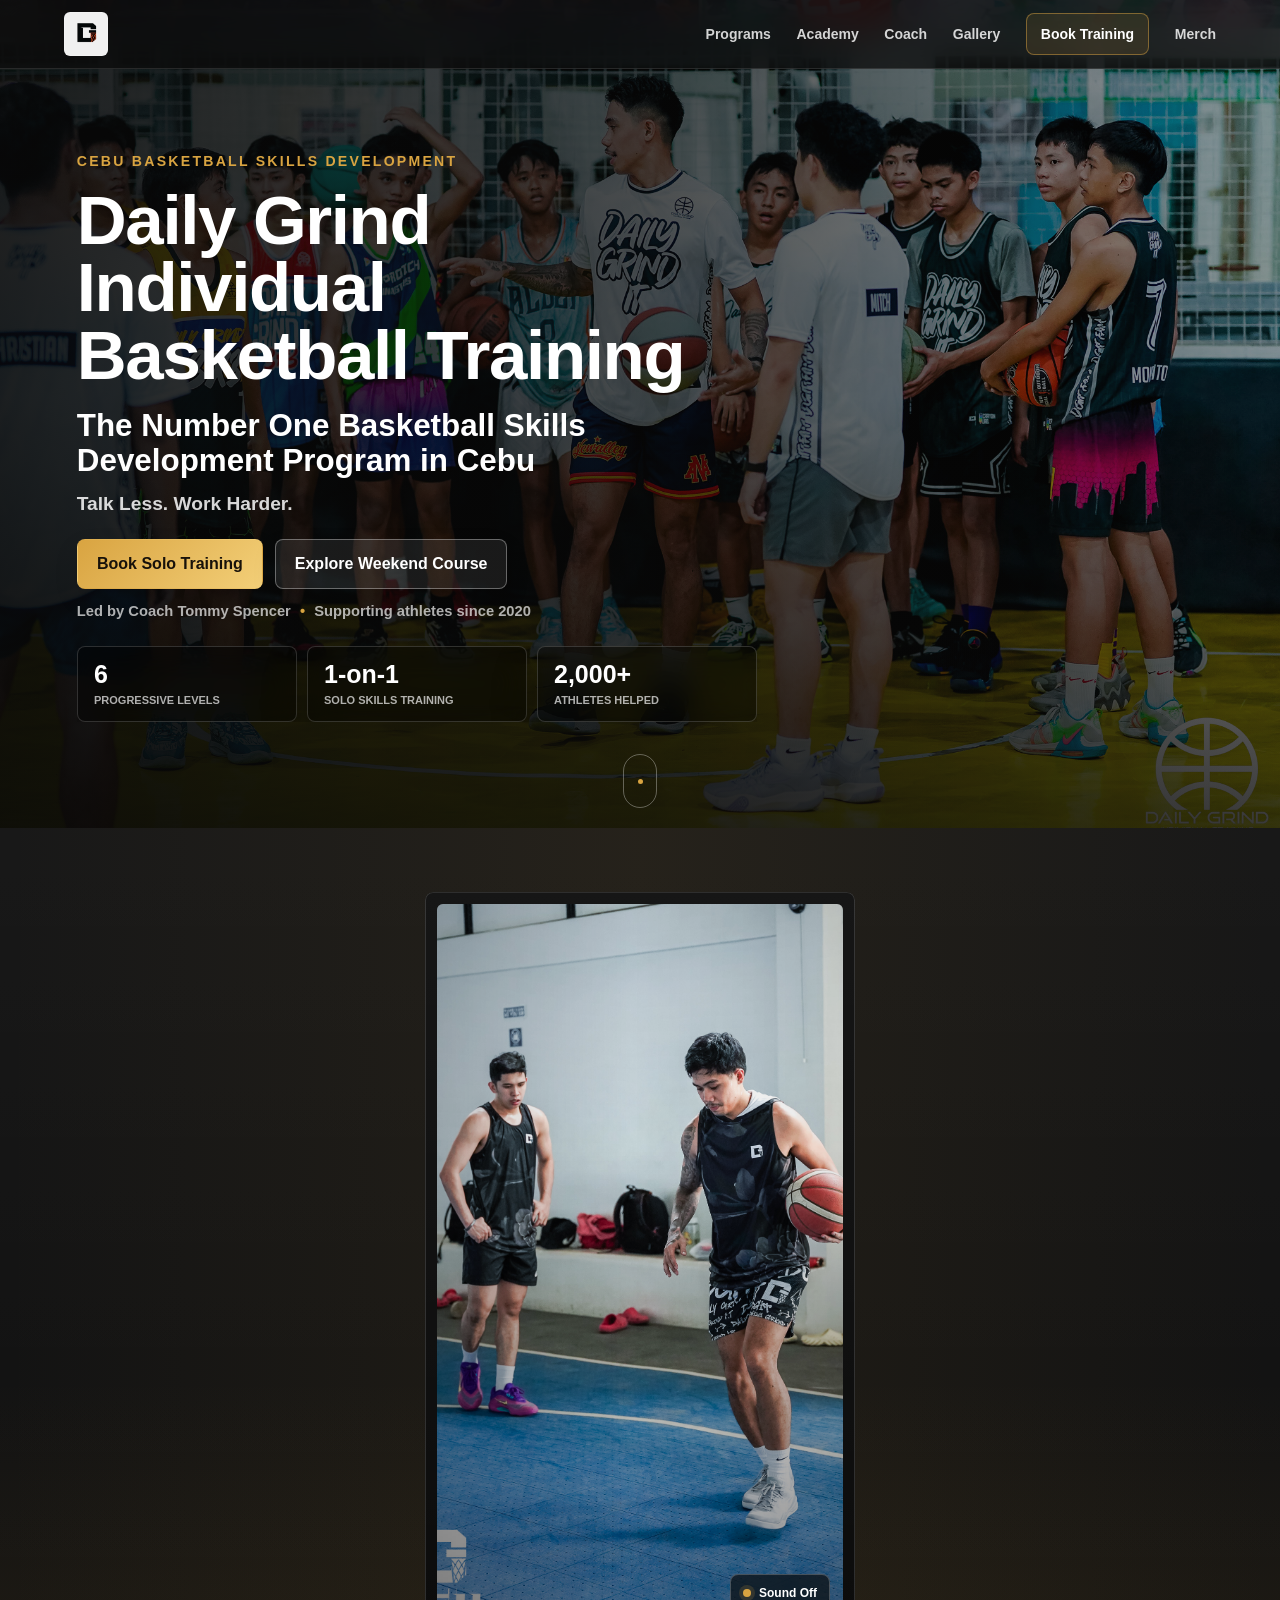
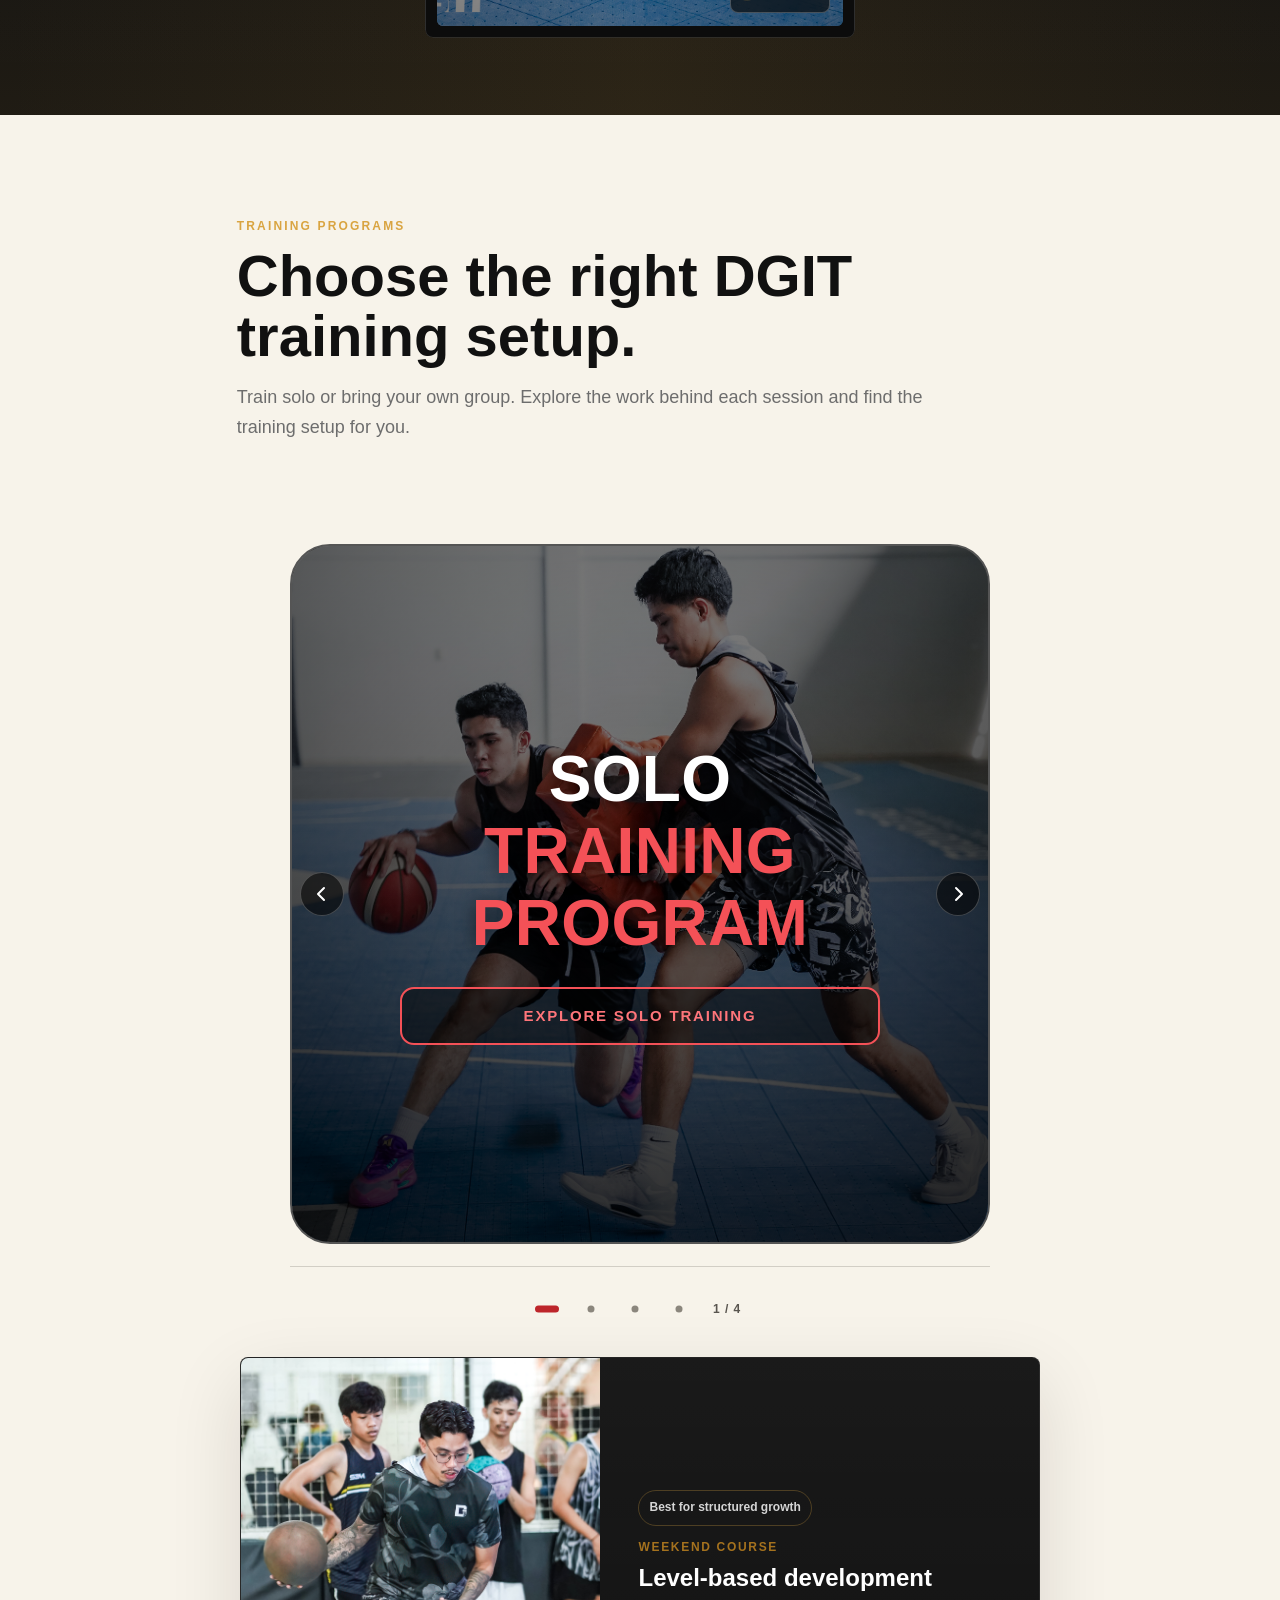
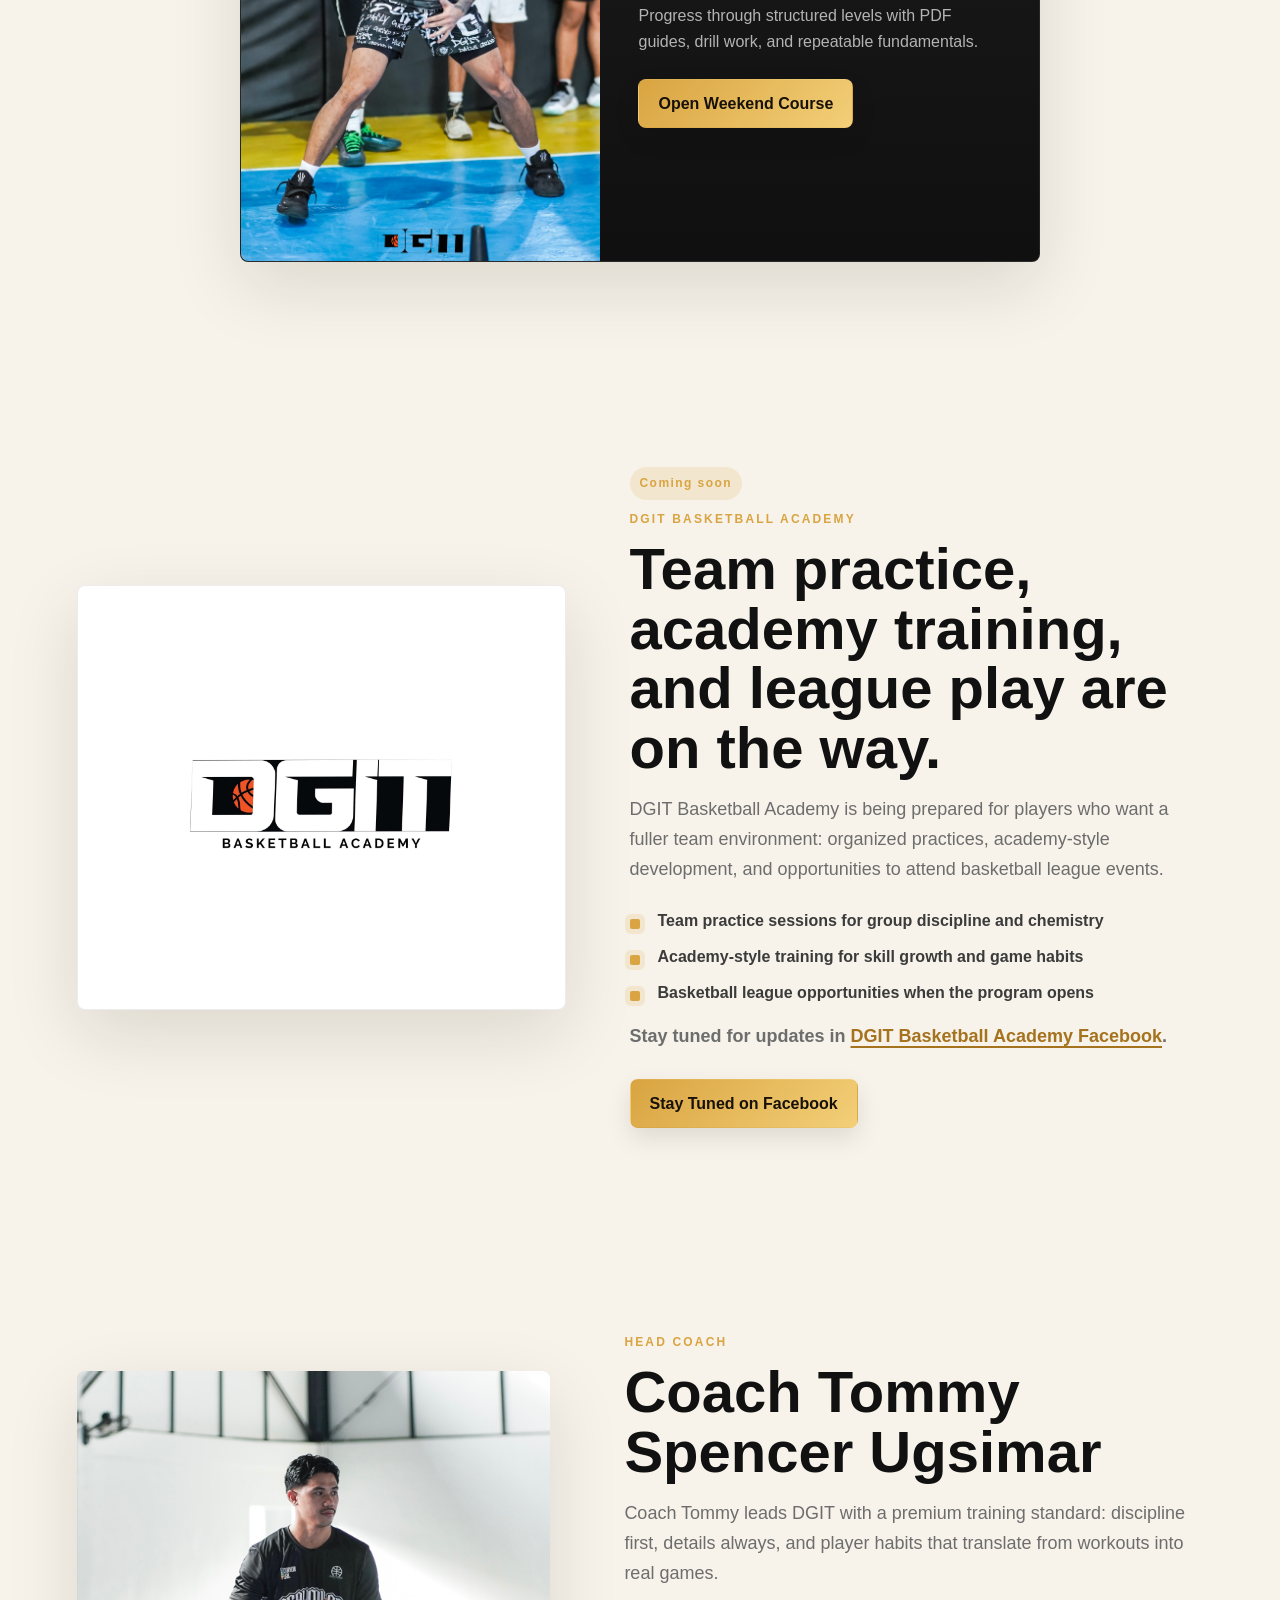
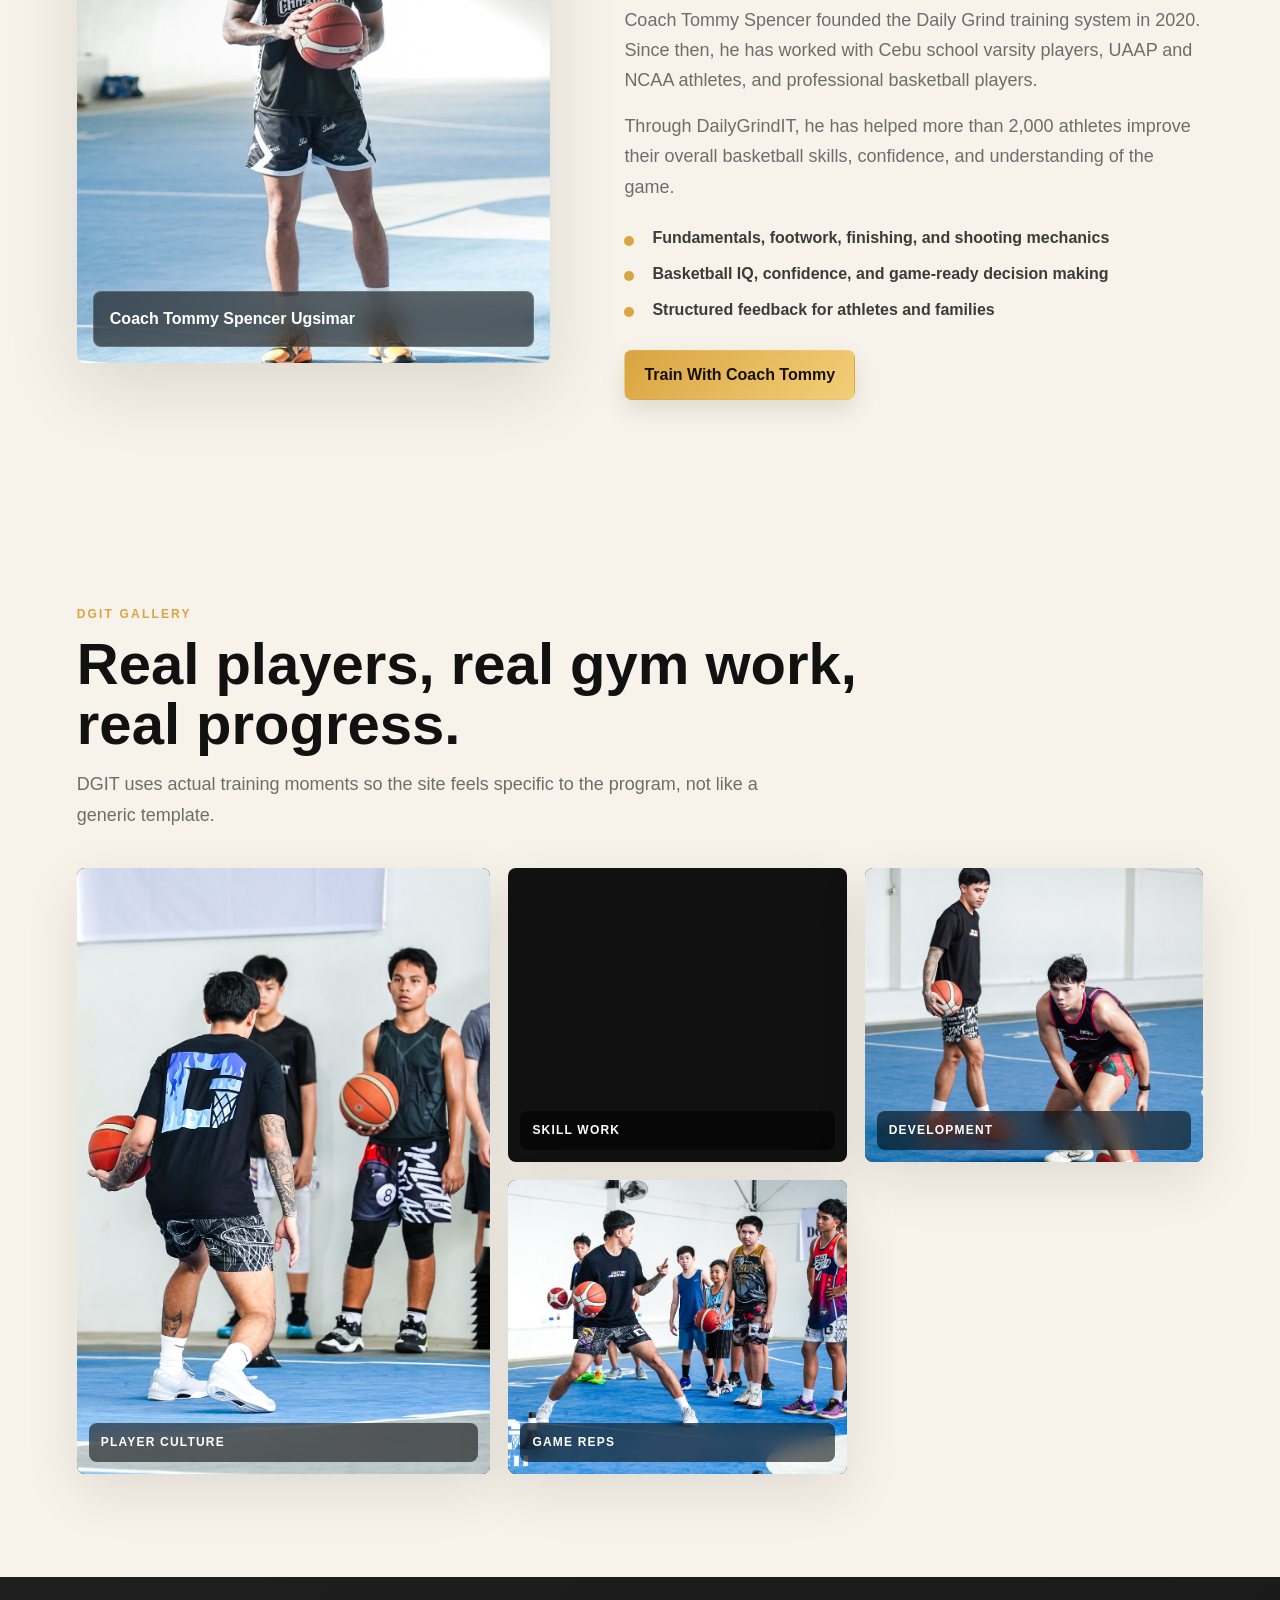
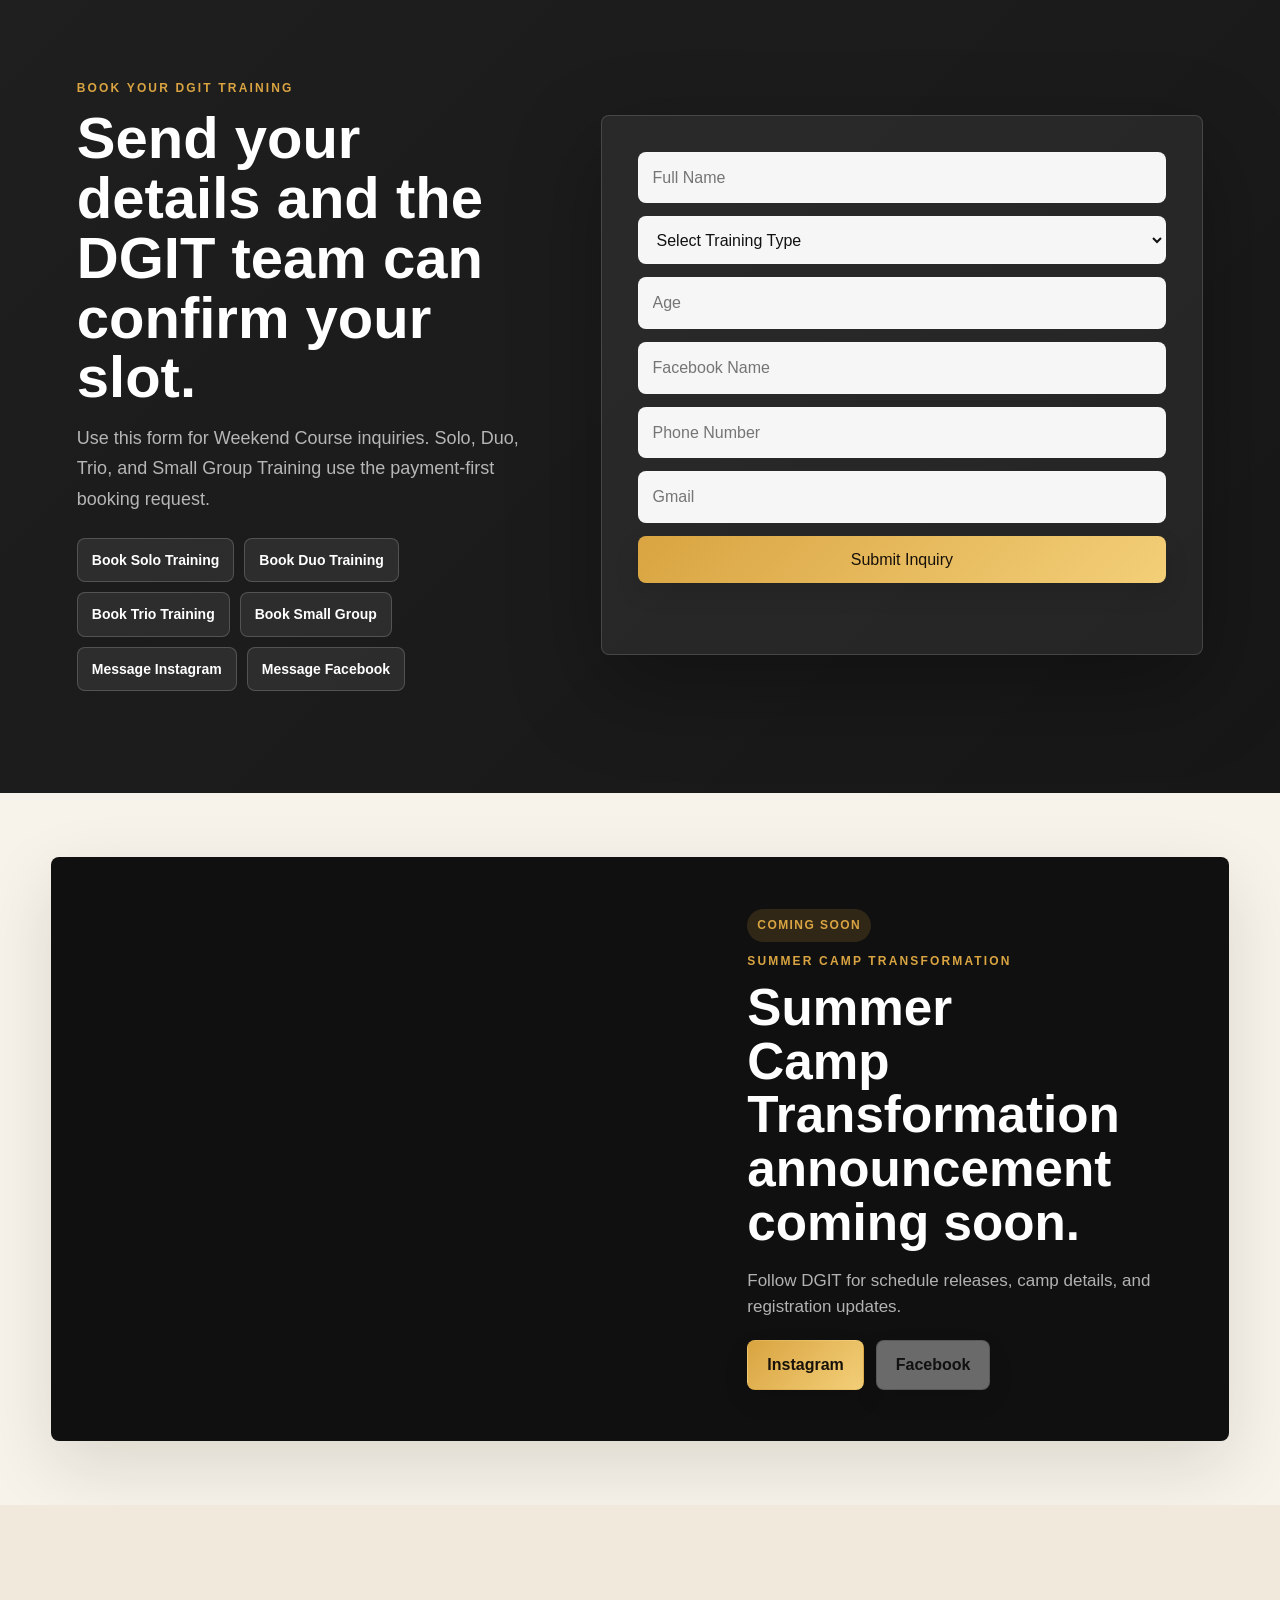
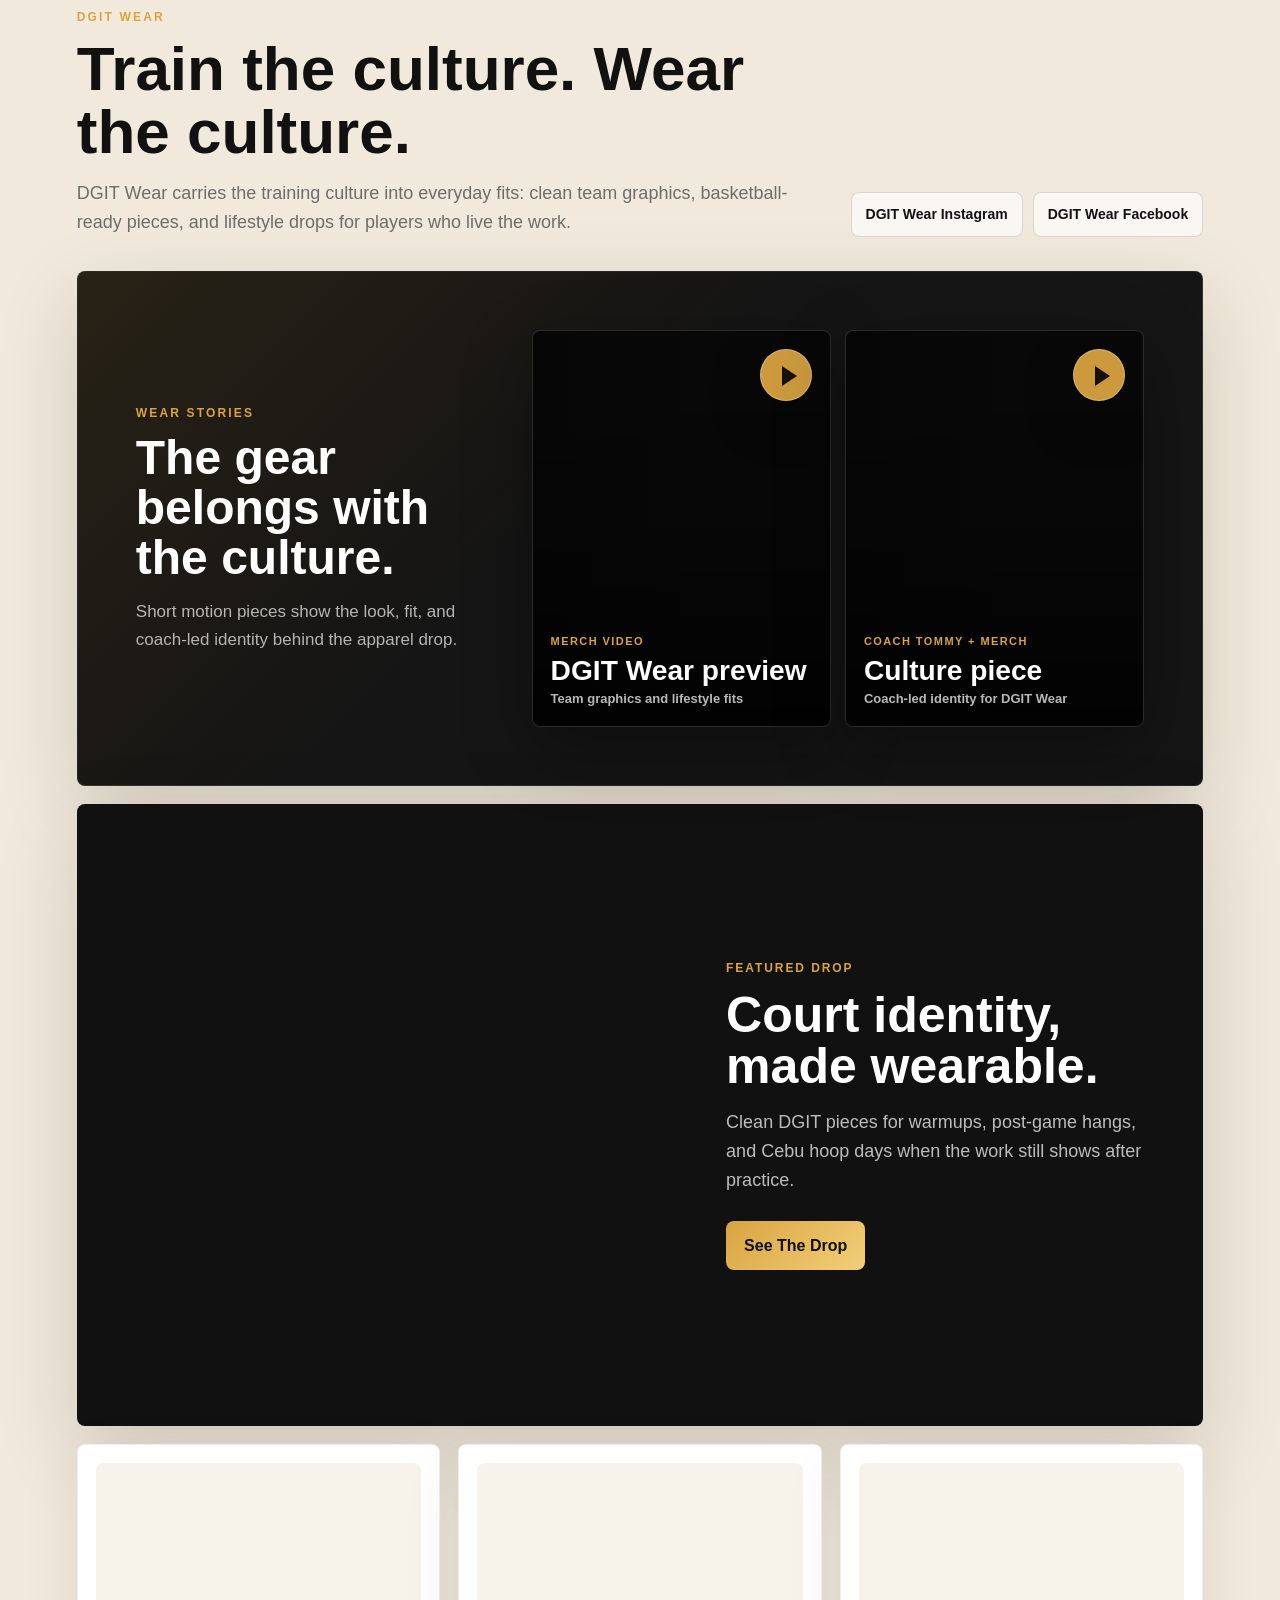
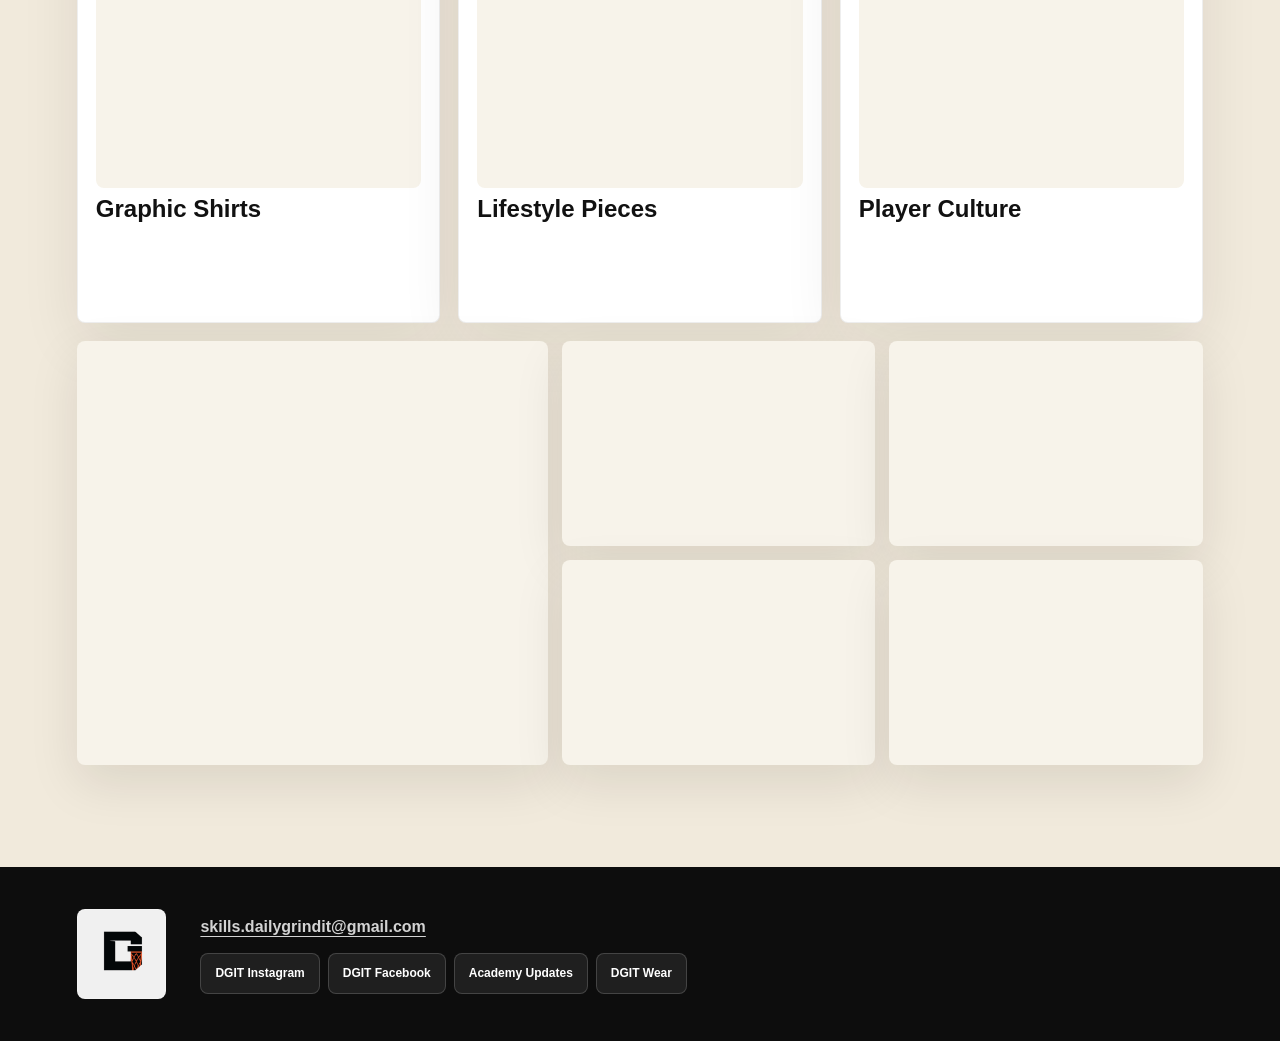
==== commit 01dfce96: "fix: finalize V2 images and case-sensitive asset paths" ====
--- a/index.html
+++ b/index.html
@@ -82,7 +82,7 @@
 
   <main>
     <section class="hero">
-      <img class="hero-image" src="assets/images/DG-13-01-2024 (233).jpeg" alt="DGIT basketball training session in Cebu" fetchpriority="high" decoding="async" />
+      <img class="hero-image" src="assets/images/dg-13-01-2024 (233).jpeg" alt="DGIT basketball training session in Cebu" fetchpriority="high" decoding="async" />
       <div class="hero-overlay"></div>
 
       <div class="hero-content reveal">
@@ -134,7 +134,7 @@
             playsinline
             webkit-playsinline
             preload="metadata"
-            poster="assets/images/DSC07750.jpeg"
+            poster="assets/images/dsc07750.jpeg"
             aria-label="DGIT basketball training highlight"
           >
             <source src="assets/videos/entry-video.mp4" type="video/mp4" />
@@ -164,7 +164,7 @@
       <div class="program-carousel" data-program-carousel role="region" aria-roledescription="carousel" aria-label="DGIT Training Programs" tabindex="0">
         <div class="program-carousel__viewport" data-program-viewport aria-live="polite">
           <article class="program-slide is-active" data-program-slide data-program-name="Solo Training" role="group" aria-roledescription="slide" aria-label="1 of 4: Solo Training" aria-hidden="false">
-            <img class="program-slide__cover" src="assets/images/dsc07748.jpeg" alt="Coach Tom demonstrating footwork beside a DGIT athlete" style="object-position:center 46%" loading="lazy" decoding="async" />
+            <img class="program-slide__cover" src="assets/images/DSC07730.JPG" alt="DGIT athlete driving with the basketball against Coach Tommy’s contact pad" style="object-position:center 46%" loading="lazy" decoding="async" />
             <div class="program-slide__content">
               <h3><span>SOLO</span> <span>TRAINING PROGRAM</span></h3>
               <button class="program-slide__explore" type="button" data-explore="solo" aria-haspopup="dialog">EXPLORE SOLO TRAINING</button>
@@ -217,7 +217,7 @@
       </div>
 
       <article class="program-card feature-card-large">
-        <img class="program-img-weekend" src="assets/images/DSC01176-Edit.jpeg" alt="Players working through DGIT basketball drills" loading="lazy" decoding="async" />
+        <img class="program-img-weekend" src="assets/images/dsc01176-edit.jpeg" alt="Players working through DGIT basketball drills" loading="lazy" decoding="async" />
         <div>
           <em>Best for structured growth</em>
           <span>Weekend Course</span>
@@ -290,25 +290,25 @@
       <div class="gallery-grid">
         <!-- Rename only the file name after assets/images/ when you want to swap photos. -->
         <figure>
-          <img class="media-focus-top" src="assets/images/DSC03215.jpeg" alt="DGIT team moment after basketball training" data-lightbox data-caption="DGIT team culture after training" loading="lazy" decoding="async" />
+          <img class="media-focus-top" src="assets/images/dsc03215.jpeg" alt="DGIT team moment after basketball training" data-lightbox data-caption="DGIT team culture after training" loading="lazy" decoding="async" />
           <figcaption>Player Culture</figcaption>
         </figure>
         <figure>
-          <img class="media-focus-center" src="assets/images/DSC01920-62.jpeg" alt="DGIT athletes training on court" data-lightbox data-caption="Small group skill work" loading="lazy" decoding="async" />
+          <img class="media-focus-center" src="assets/images/dsc01920-62.jpeg" alt="DGIT athletes training on court" data-lightbox data-caption="Small group skill work" loading="lazy" decoding="async" />
           <figcaption>Skill Work</figcaption>
         </figure>
         <figure>
-          <img class="media-focus-center" src="assets/images/DSC05365.jpeg" alt="DGIT player development drill" data-lightbox data-caption="Player development reps" loading="lazy" decoding="async" />
+          <img class="media-focus-center" src="assets/images/dsc05365.jpeg" alt="DGIT player development drill" data-lightbox data-caption="Player development reps" loading="lazy" decoding="async" />
           <figcaption>Development</figcaption>
         </figure>
         <figure>
-          <img class="media-focus-center" src="assets/images/DSC03573.jpeg" alt="DGIT basketball drill with young athletes" data-lightbox data-caption="Youth basketball training Cebu" loading="lazy" decoding="async" />
+          <img class="media-focus-center" src="assets/images/dsc03573.jpeg" alt="DGIT basketball drill with young athletes" data-lightbox data-caption="Youth basketball training Cebu" loading="lazy" decoding="async" />
           <figcaption>Game Reps</figcaption>
         </figure>
       </div>
       <dialog class="gallery-lightbox" id="galleryLightbox" aria-label="Gallery preview">
         <button type="button" aria-label="Close gallery preview">&times;</button>
-        <img src="assets/images/DSC03215.jpeg" alt="" />
+        <img src="assets/images/dsc03215.jpeg" alt="" />
         <p></p>
       </dialog>
     </section>
@@ -602,7 +602,7 @@
     </div>
 
     <section id="summer-camp" class="section split-banner camp-section reveal">
-      <img class="camp-image" src="assets/images/DSC01766-31.jpeg" alt="Coach Tommy leading a DGIT group basketball training session" loading="lazy" decoding="async" />
+      <img class="camp-image" src="assets/images/dsc01766-31.jpeg" alt="Coach Tommy leading a DGIT group basketball training session" loading="lazy" decoding="async" />
       <div>
         <div class="badge-row"><span class="coming-badge">Coming Soon</span></div>
         <div class="section-kicker">Summer Camp Transformation</div>
@@ -663,13 +663,13 @@
           <button
             class="video-card"
             type="button"
-            data-video-src="assets/videos/CoachTomandMerch.mp4"
-            data-video-poster="assets/images/merch-pics/DSC09007.jpeg"
+            data-video-src="assets/videos/coachtomandmerch.mp4"
+            data-video-poster="assets/images/merch-pics/dsc09007.jpeg"
             data-video-title="Coach Tommy and DGIT Wear"
             aria-label="Watch Coach Tommy and DGIT Wear merch video"
           >
             <span class="video-card__media">
-              <img src="assets/images/merch-pics/DSC09007.jpeg" alt="Coach Tommy and DGIT Wear merch video thumbnail" loading="lazy" decoding="async" />
+              <img src="assets/images/merch-pics/dsc09007.jpeg" alt="Coach Tommy and DGIT Wear merch video thumbnail" loading="lazy" decoding="async" />
             </span>
             <span class="play-button" aria-hidden="true"></span>
             <span class="video-card__content">
@@ -694,17 +694,17 @@
 
         <div class="merch-grid">
           <article class="merch-card">
-            <img class="media-focus-top" src="assets/images/merch-pics/DSC01176-Edit.jpeg" alt="DGIT Wear shirt product photo" loading="lazy" decoding="async" />
+            <img class="media-focus-top" src="assets/images/merch-pics/dsc01176-edit.jpeg" alt="DGIT Wear shirt product photo" loading="lazy" decoding="async" />
             <h3>Graphic Shirts</h3>
             <p>Clean DGIT marks for athletes, supporters, and everyday wear.</p>
           </article>
           <article class="merch-card">
-            <img class="media-focus-center" src="assets/images/merch-pics/DSC09007.jpeg" alt="DGIT Wear lifestyle apparel photo" loading="lazy" decoding="async" />
+            <img class="media-focus-center" src="assets/images/merch-pics/dsc09007.jpeg" alt="DGIT Wear lifestyle apparel photo" loading="lazy" decoding="async" />
             <h3>Lifestyle Pieces</h3>
             <p>Casual pieces that still carry the basketball grind.</p>
           </article>
           <article class="merch-card">
-            <img class="image-contain" src="assets/images/merch-pics/ISAIAH.png" alt="DGIT Wear basketball player merch graphic" loading="lazy" decoding="async" />
+            <img class="image-contain" src="assets/images/merch-pics/isaiah.png" alt="DGIT Wear basketball player merch graphic" loading="lazy" decoding="async" />
             <h3>Player Culture</h3>
             <p>Visuals made for the hoopers who represent the program.</p>
           </article>
--- a/assets/css/style.css
+++ b/assets/css/style.css
@@ -2934,7 +2934,7 @@
   padding: 136px var(--section-x) 72px;
   background:
     linear-gradient(135deg, rgba(0, 0, 0, 0.78), rgba(0, 0, 0, 0.92)),
-    url("../images/DSC01852-52.jpeg") center / cover no-repeat;
+    url("../images/dsc01852-52.jpeg") center / cover no-repeat;
   color: var(--white);
 }
 
@@ -3141,27 +3141,27 @@
 .course-visual {
   background-image:
     linear-gradient(0deg, rgba(0, 0, 0, 0.08), rgba(0, 0, 0, 0)),
-    url("../images/DSC01920-62.jpeg");
+    url("../images/dsc01920-62.jpeg");
   background-position: center 58%;
 }
 
 .level-visual-1 {
-  background-image: url("../images/DG-13-01-2024 (233).jpeg");
+  background-image: url("../images/dg-13-01-2024 (233).jpeg");
   background-position: center center;
 }
 
 .level-visual-2 {
-  background-image: url("../images/DSC01920-62.jpeg");
+  background-image: url("../images/dsc01920-62.jpeg");
   background-position: center 58%;
 }
 
 .level-visual-3 {
-  background-image: url("../images/DSC02175-108.jpeg");
+  background-image: url("../images/dsc02175-108.jpeg");
   background-position: center 54%;
 }
 
 .level-visual-4 {
-  background-image: url("../images/DSC07717.jpeg");
+  background-image: url("../images/dsc07717.jpeg");
   background-position: center 48%;
 }
 
@@ -3777,7 +3777,7 @@
   padding: 120px 20px 60px;
   background:
     linear-gradient(135deg, rgba(0, 0, 0, 0.74), rgba(0, 0, 0, 0.9)),
-    url("../images/DSC01852-52.jpeg") center / cover no-repeat;
+    url("../images/dsc01852-52.jpeg") center / cover no-repeat;
 }
 
 .is-locked-level {
@@ -4533,7 +4533,7 @@
     background:
       linear-gradient(180deg, rgba(6, 6, 6, 0.52) 0%, rgba(6, 6, 6, 0.72) 45%, rgba(6, 6, 6, 0.94) 100%),
       linear-gradient(90deg, rgba(6, 6, 6, 0.52) 0%, rgba(6, 6, 6, 0.14) 100%),
-      url("../images/DSC07748.jpeg") center 48% / cover no-repeat,
+      url("../images/dsc07748.jpeg") center 48% / cover no-repeat,
       #0f0f0f;
   }
 
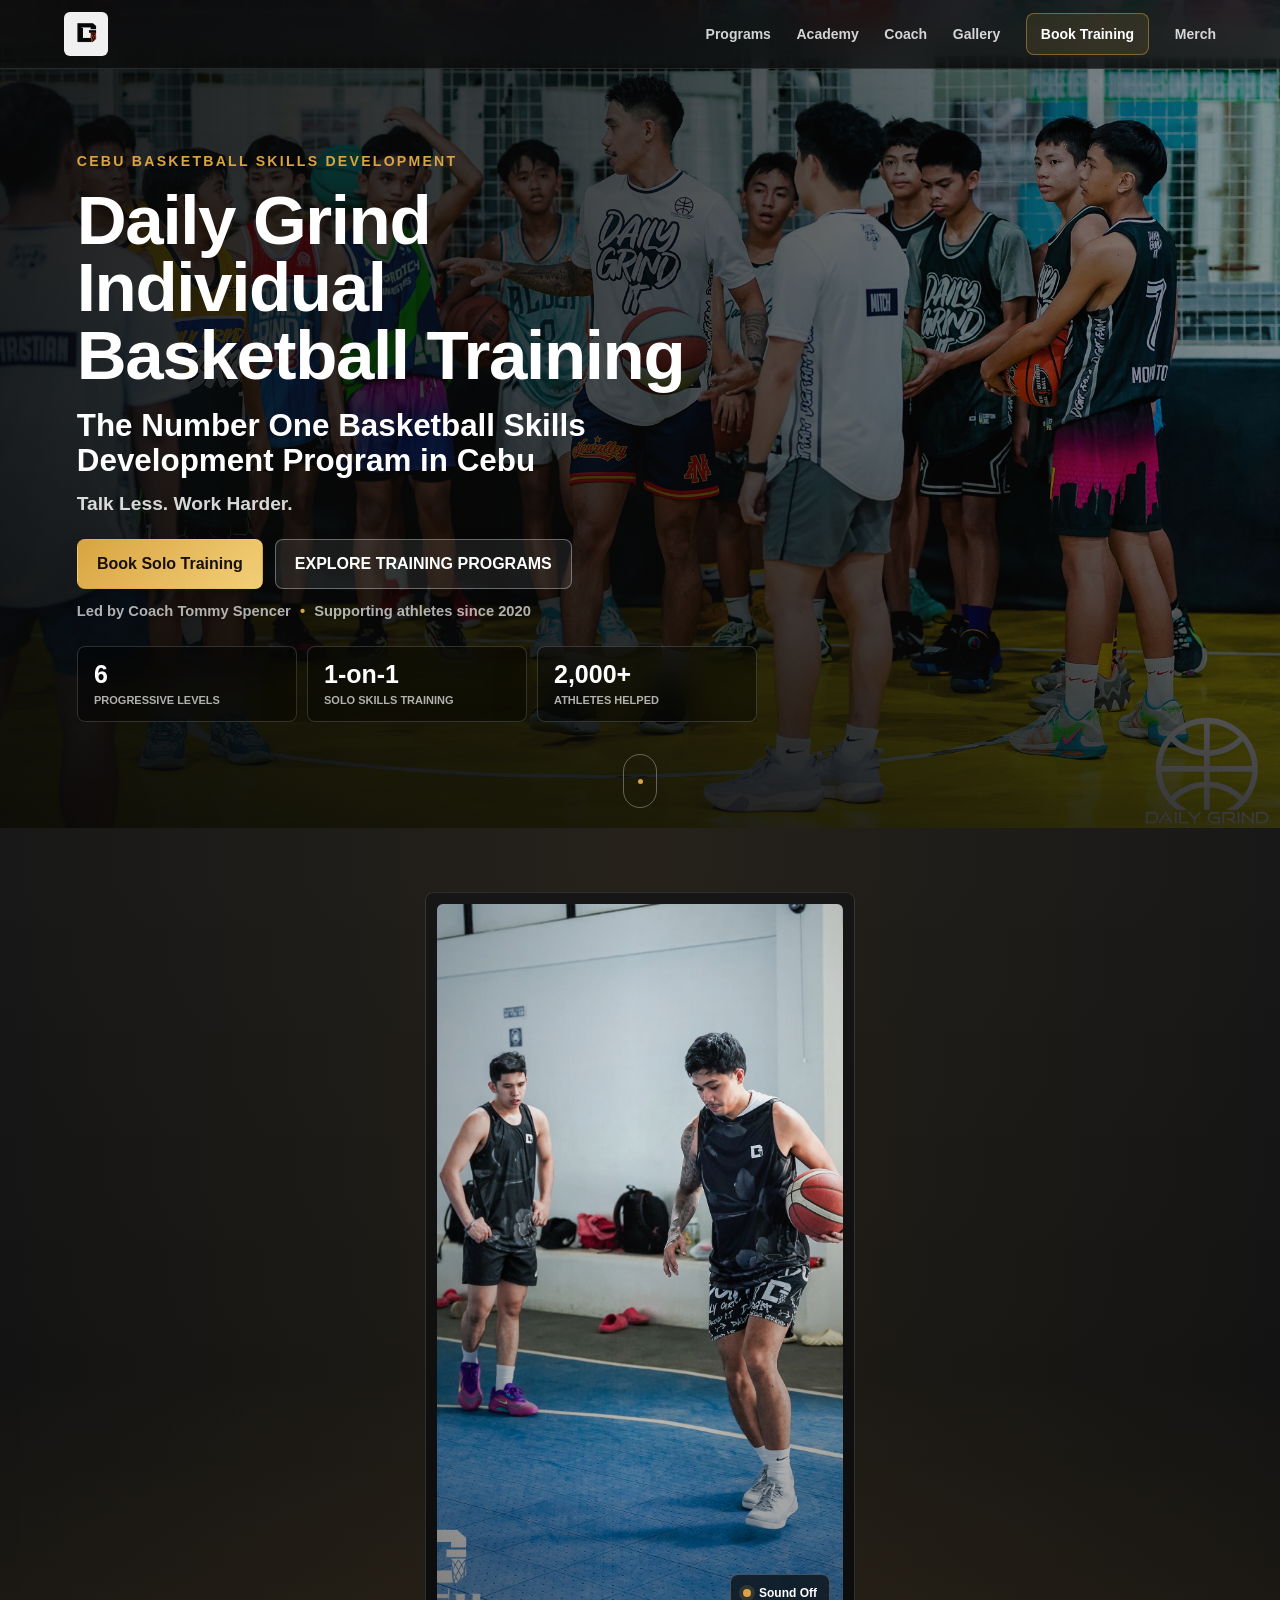
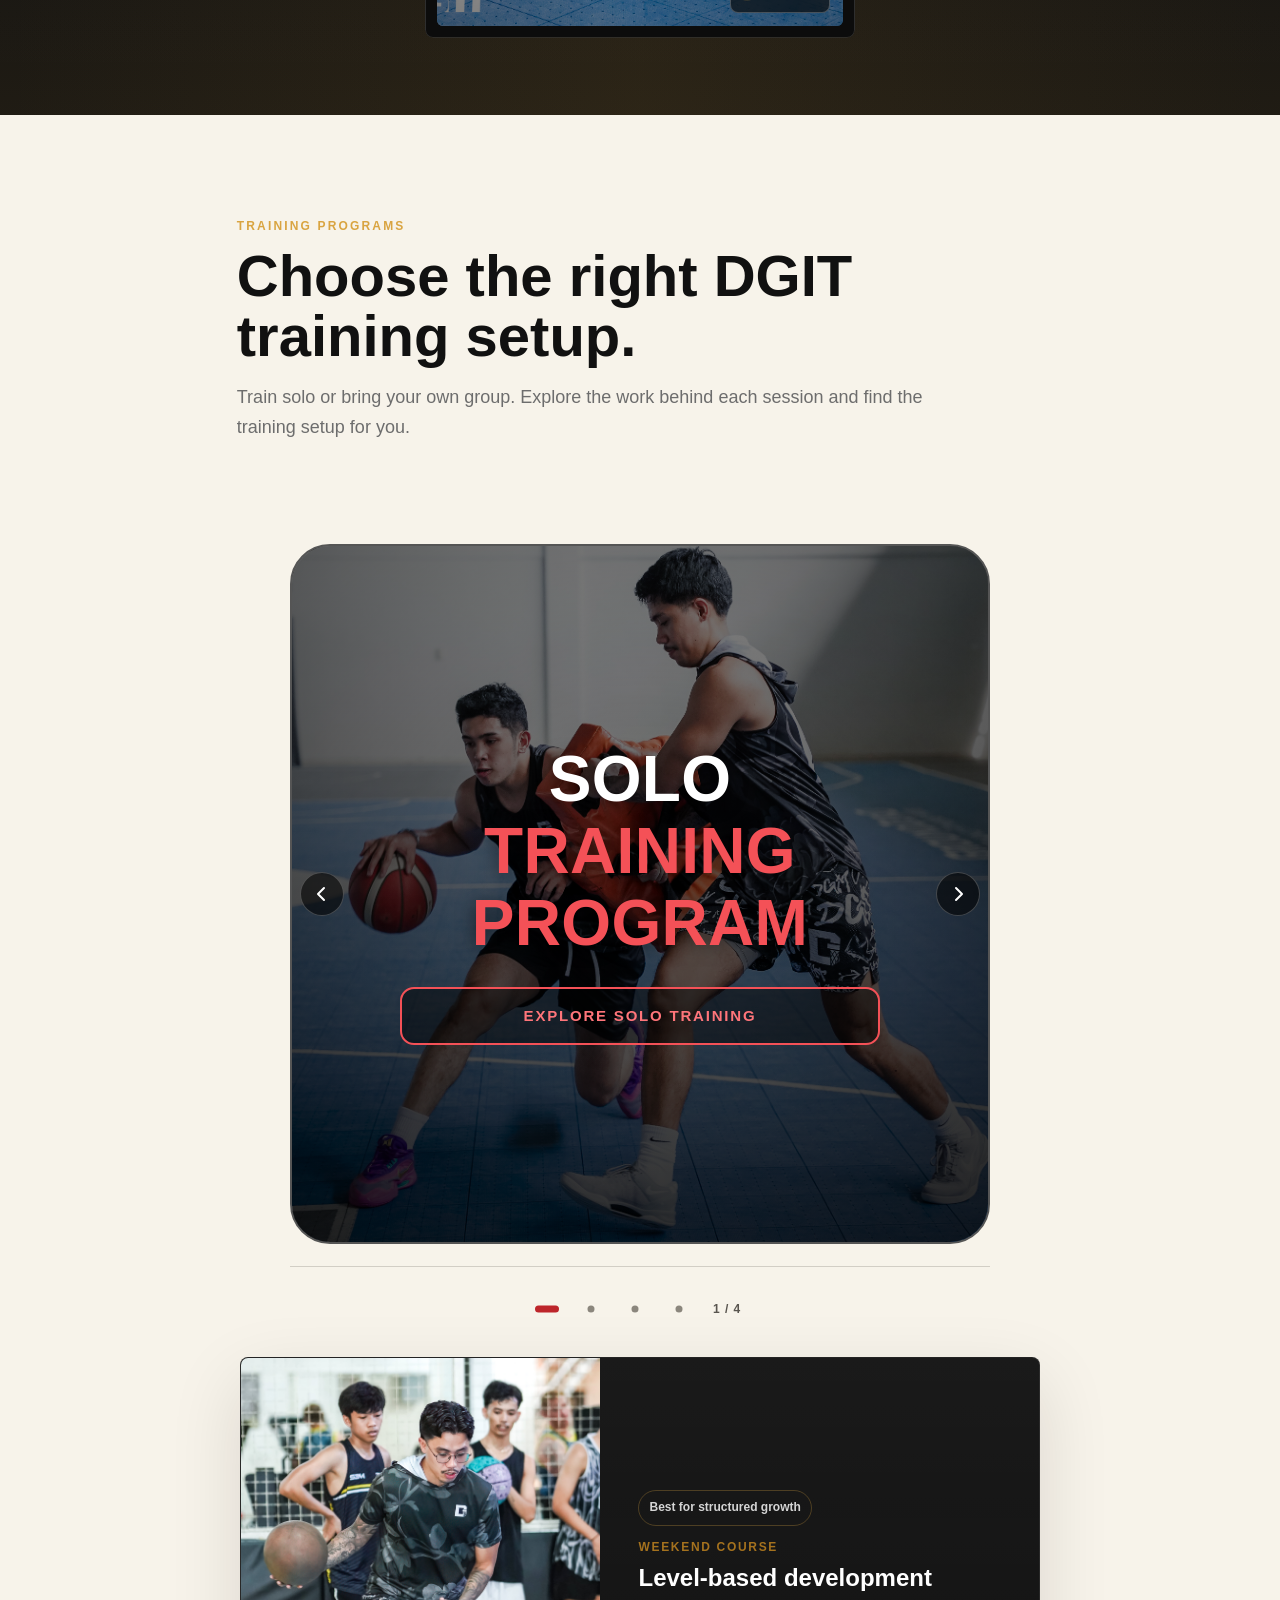
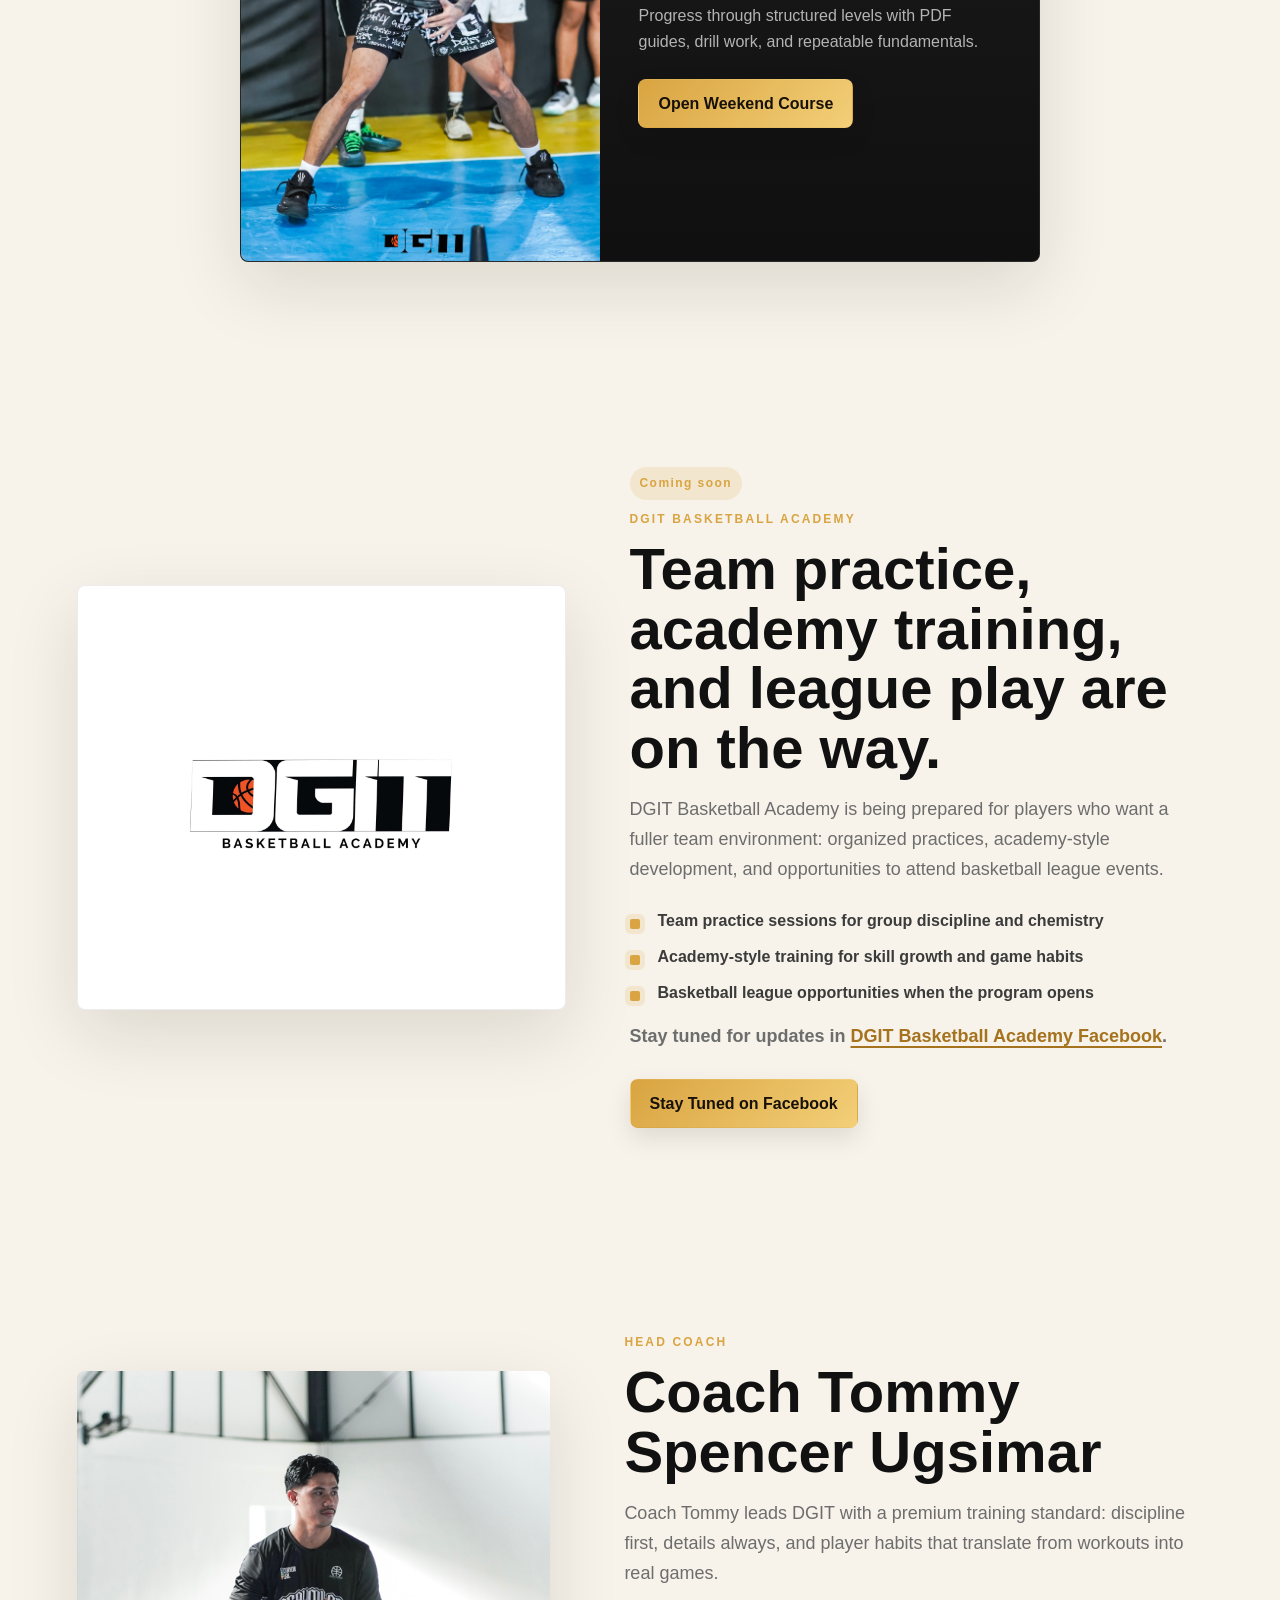
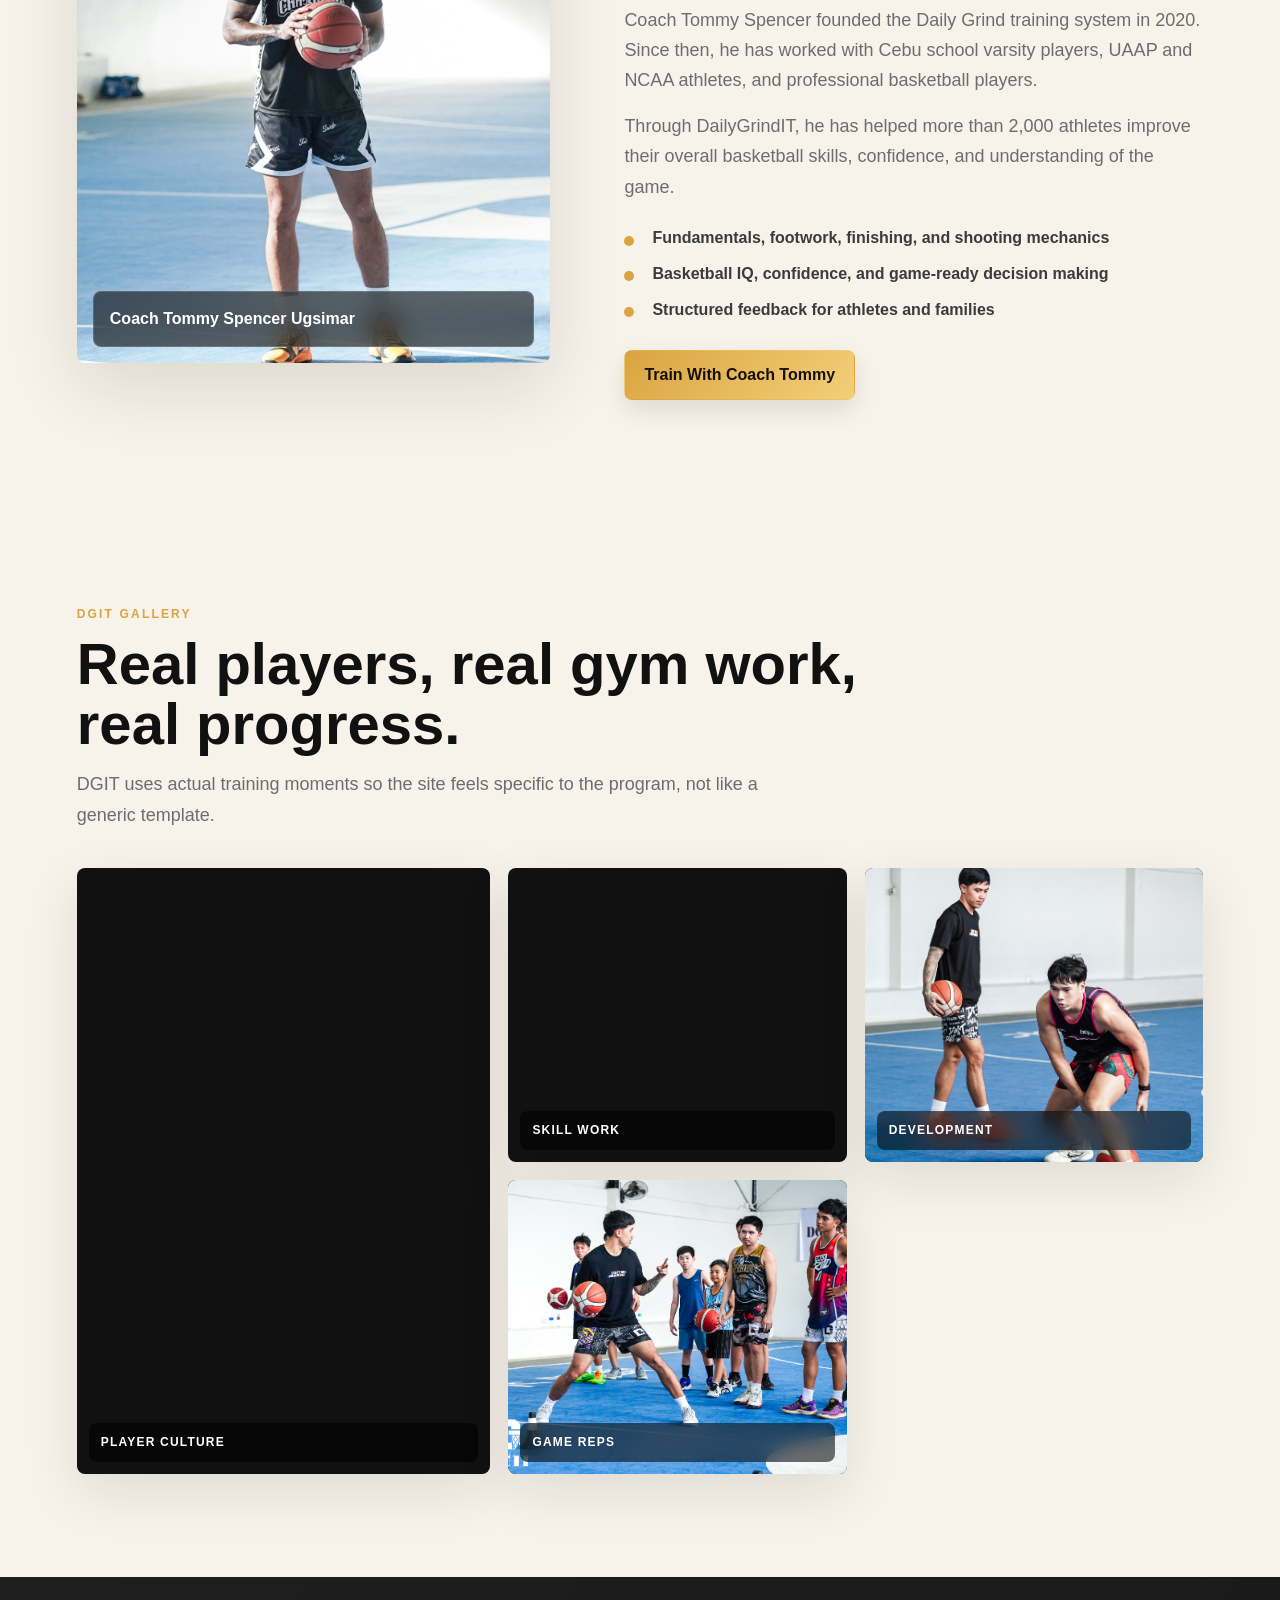
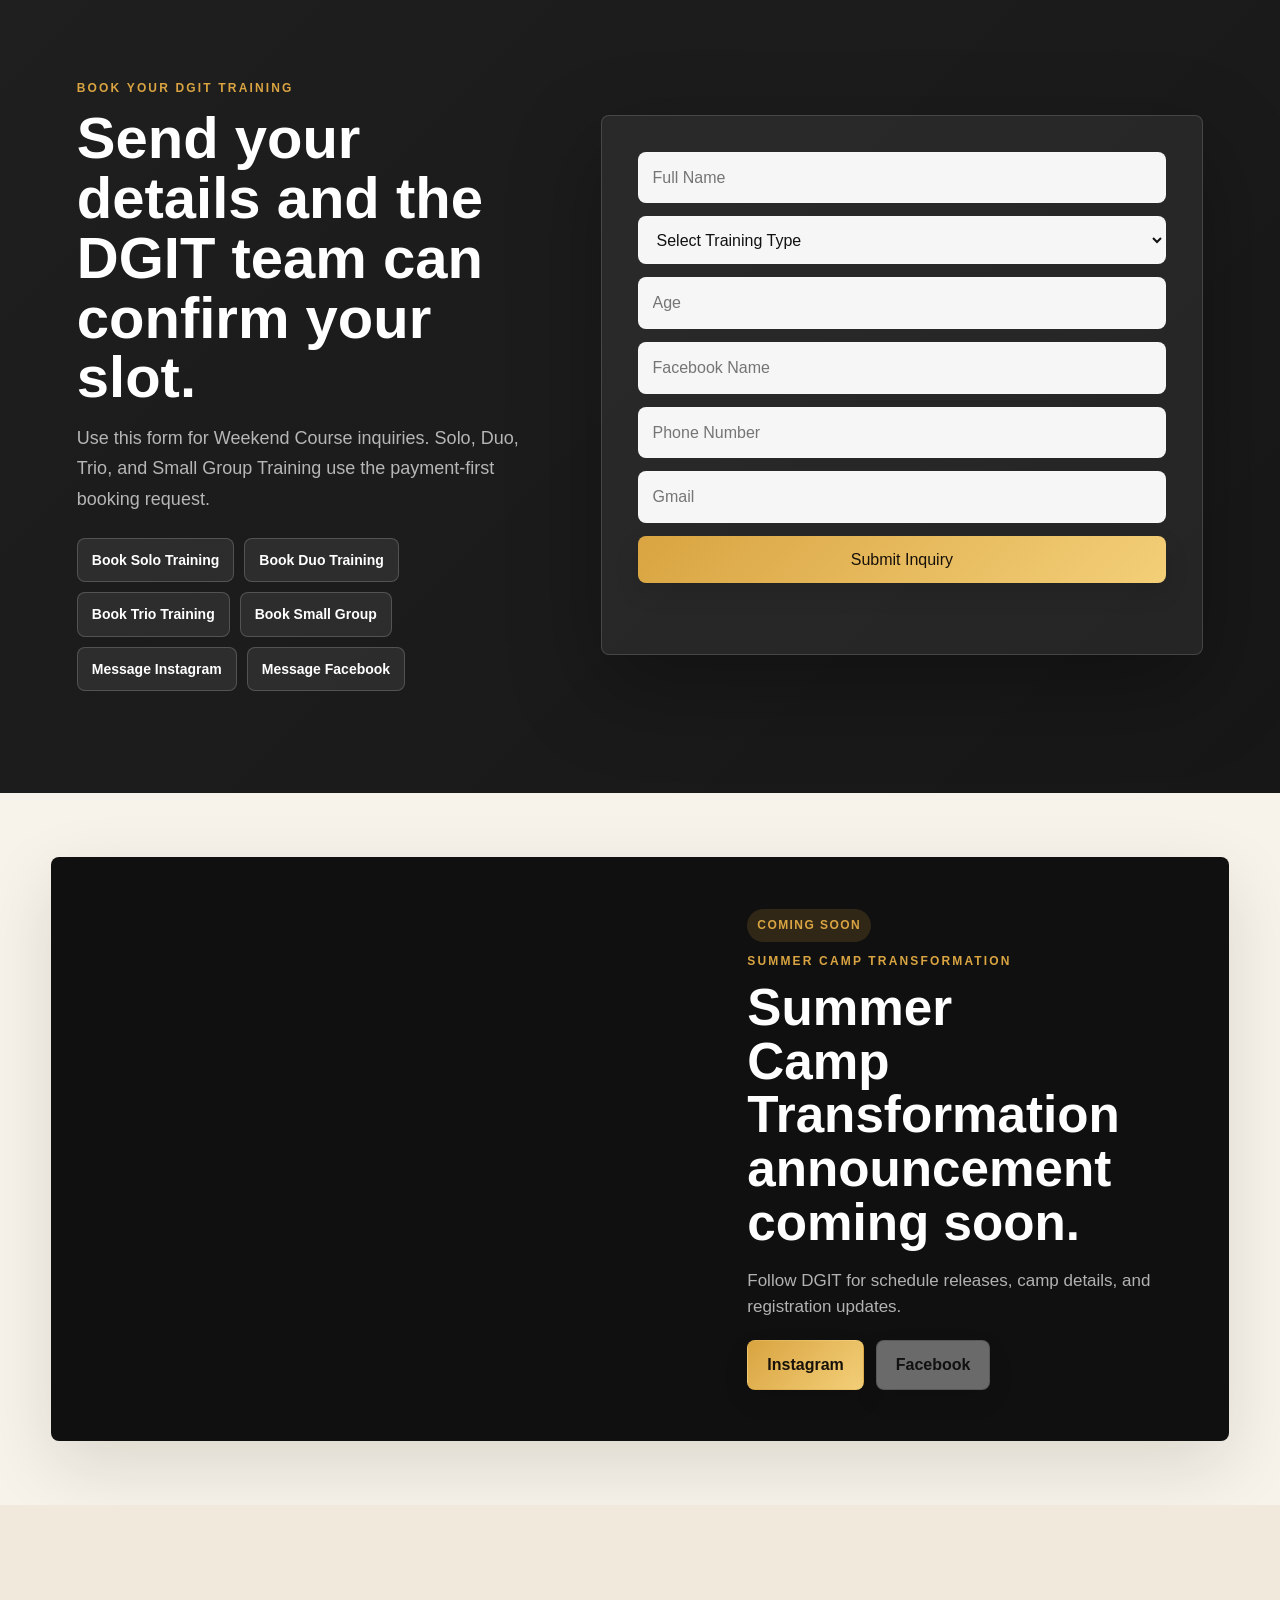
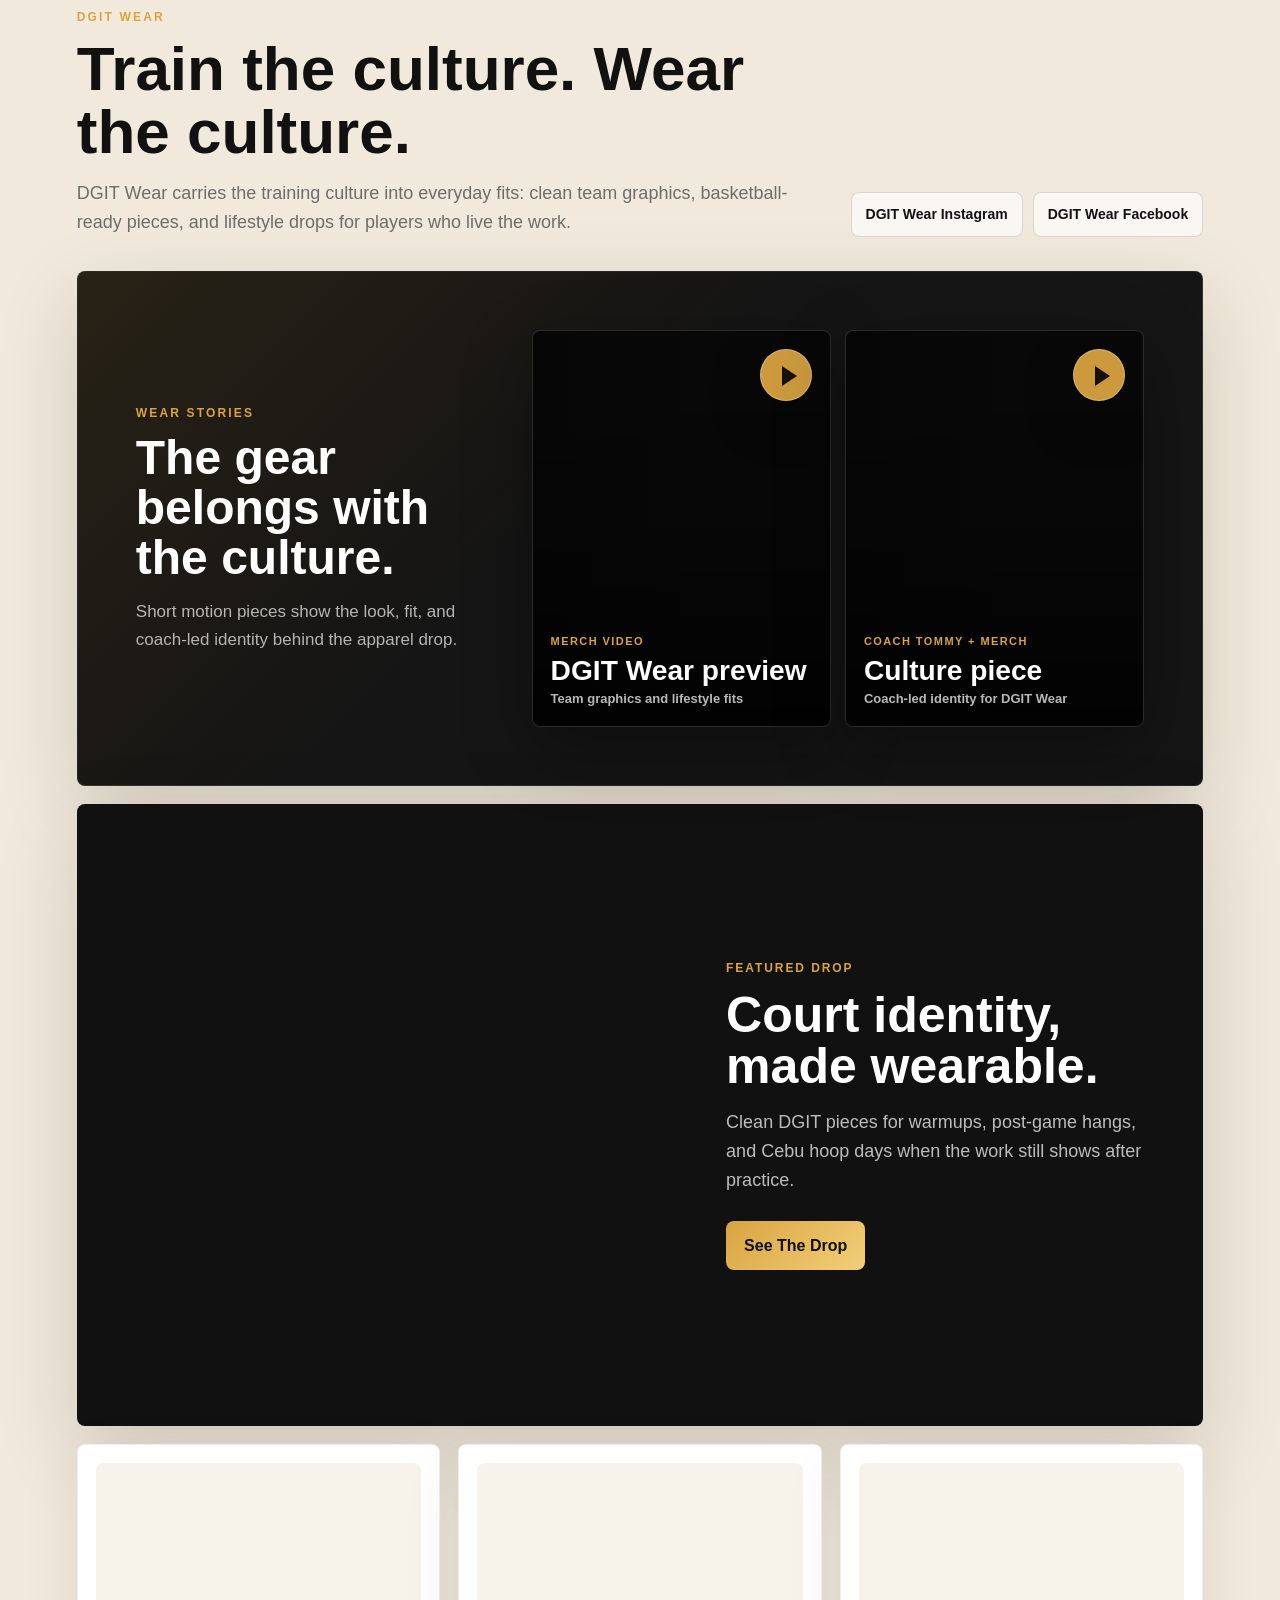
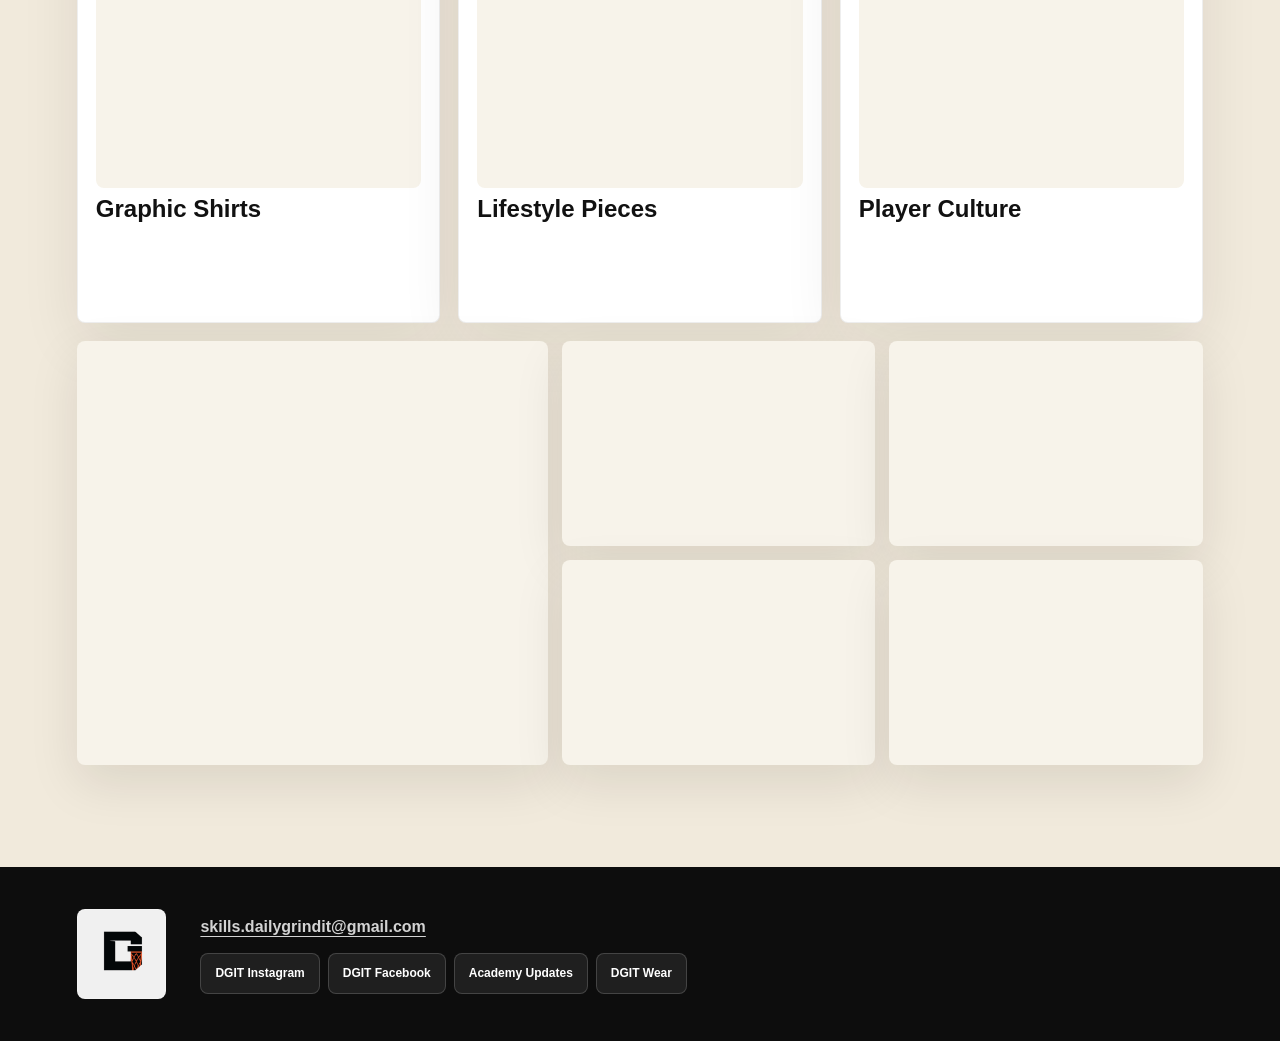
==== commit 0d6942e9: "feat: direct homepage hero CTA to training programs" ====
--- a/index.html
+++ b/index.html
@@ -100,7 +100,7 @@
 
         <div class="hero-actions">
           <a href="#solo-training-booking" class="btn btn-primary" data-solo-training-open data-training-type-intent="Solo Training">Book Solo Training</a>
-          <a href="weekend-course.html" class="btn btn-ghost">Explore Weekend Course</a>
+          <a href="#programs" class="btn btn-ghost">EXPLORE TRAINING PROGRAMS</a>
         </div>
         <p class="hero-credibility">Led by Coach Tommy Spencer <span aria-hidden="true">•</span> Supporting athletes since 2020</p>
 
